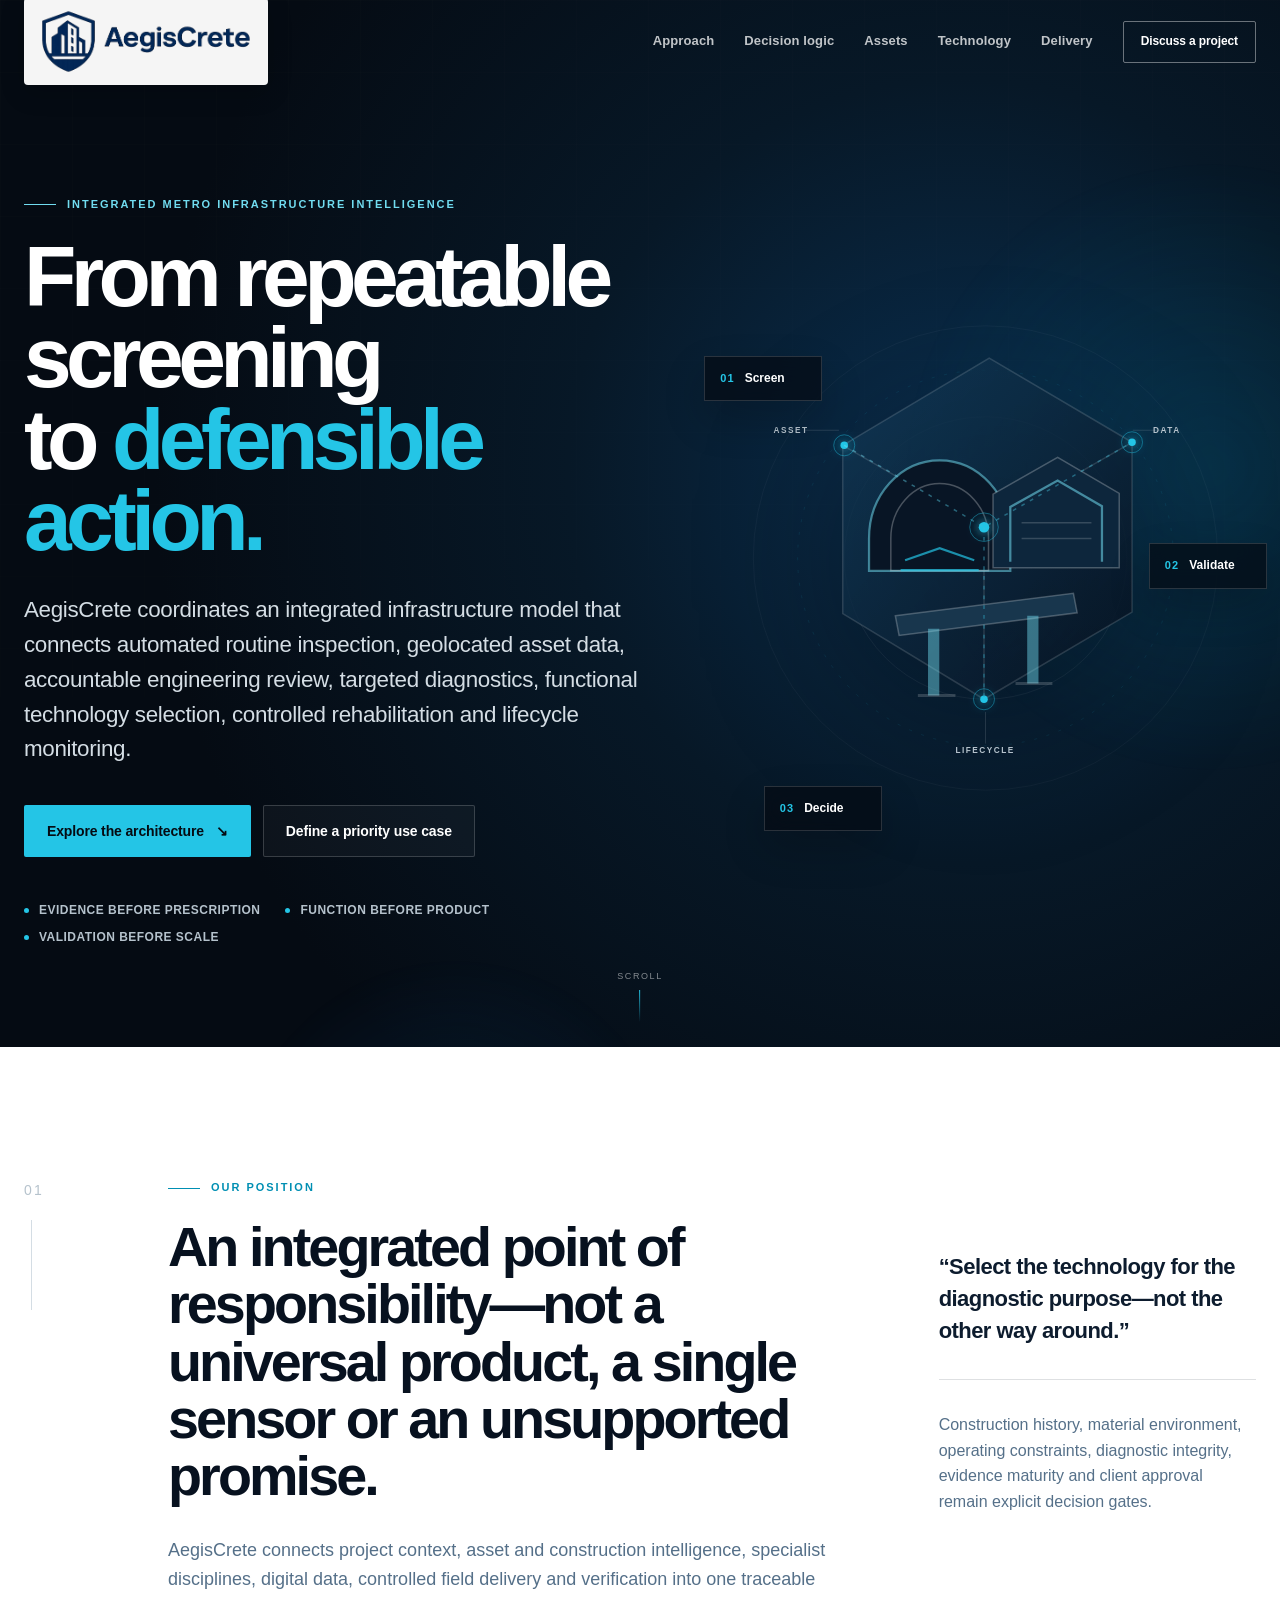
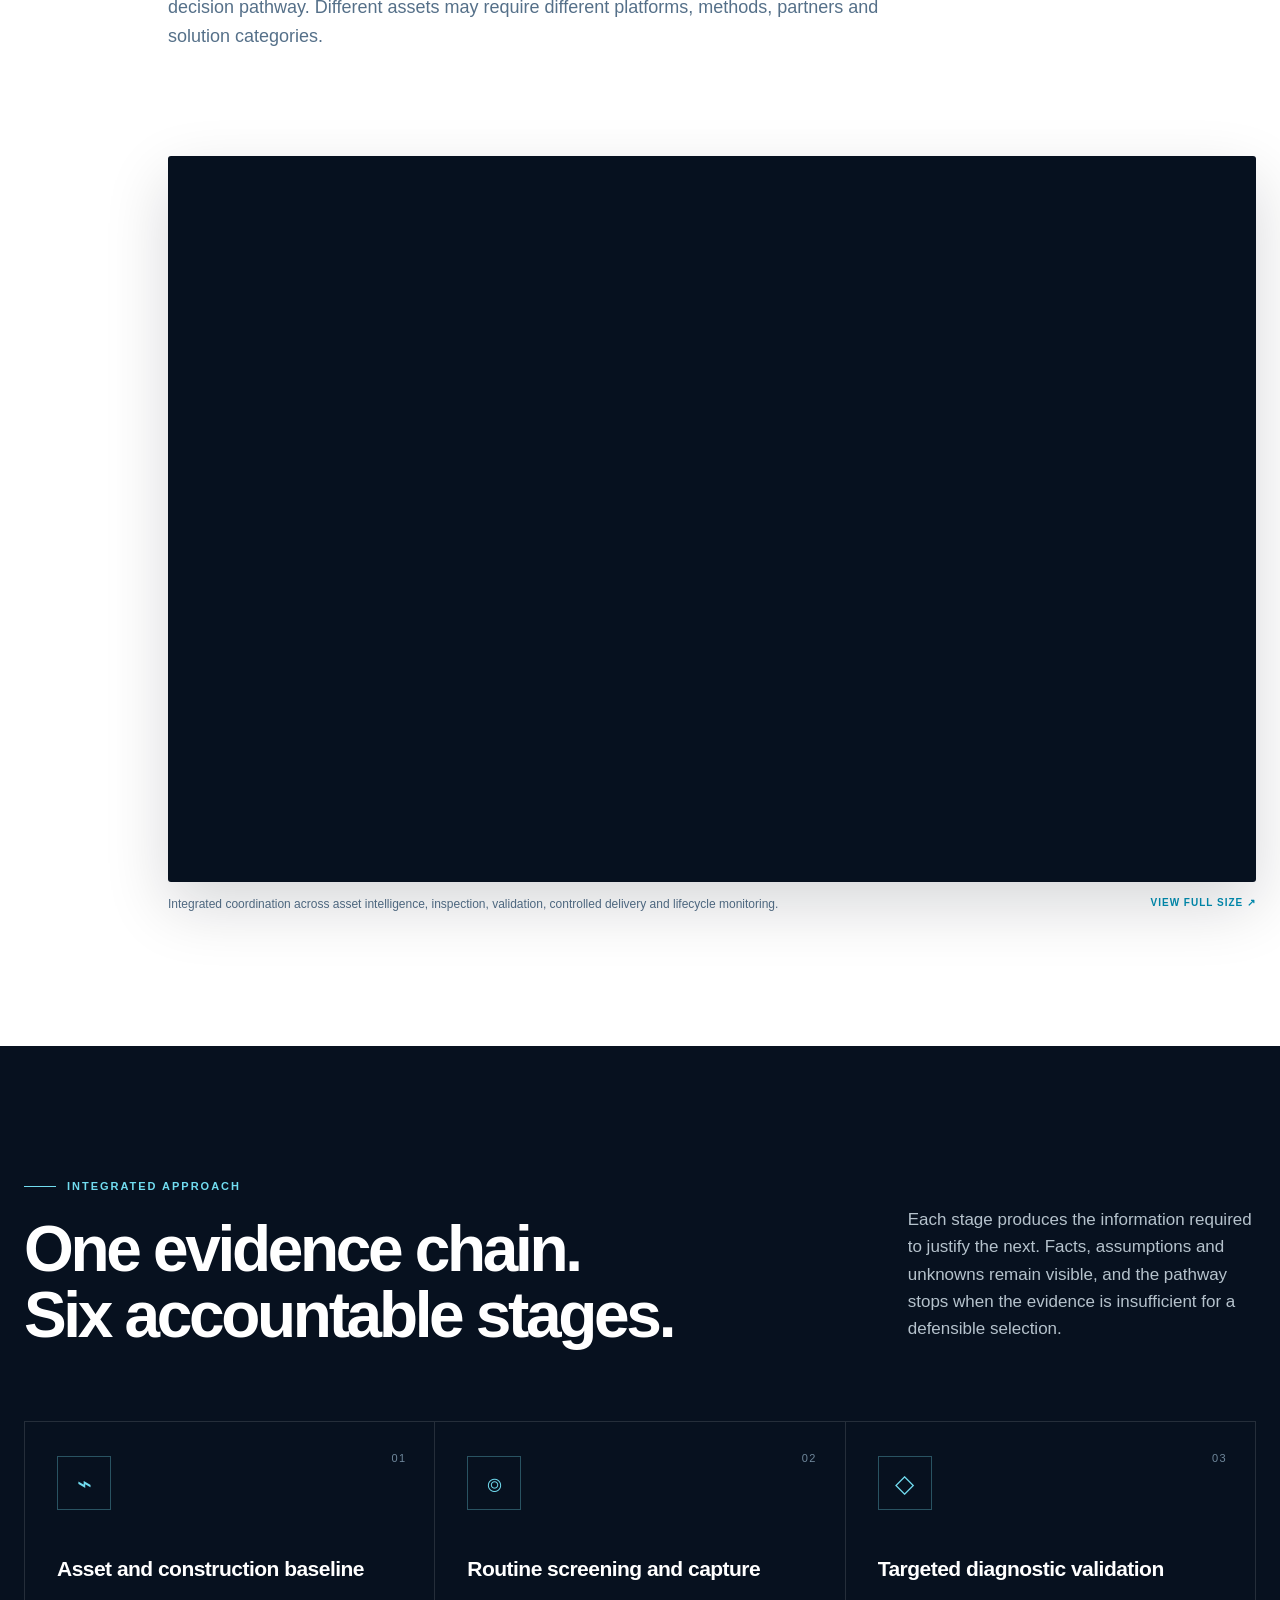
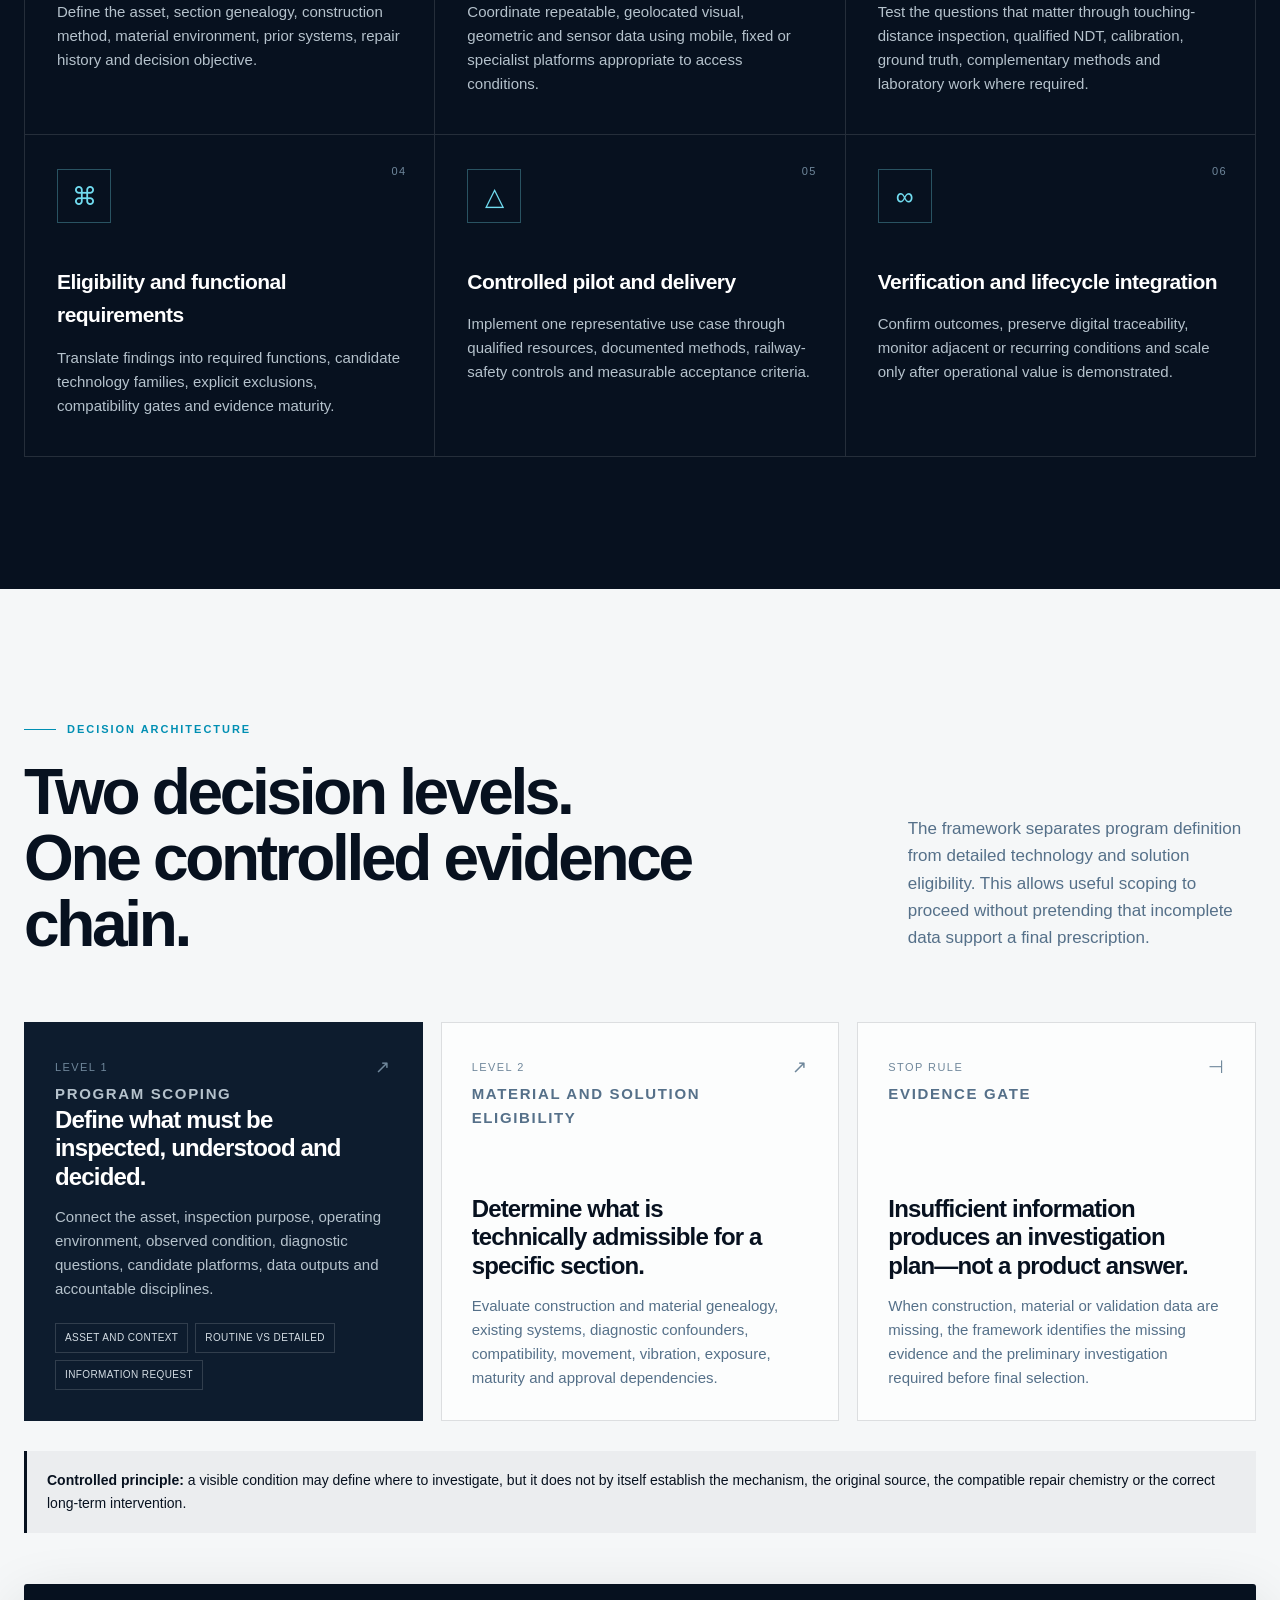
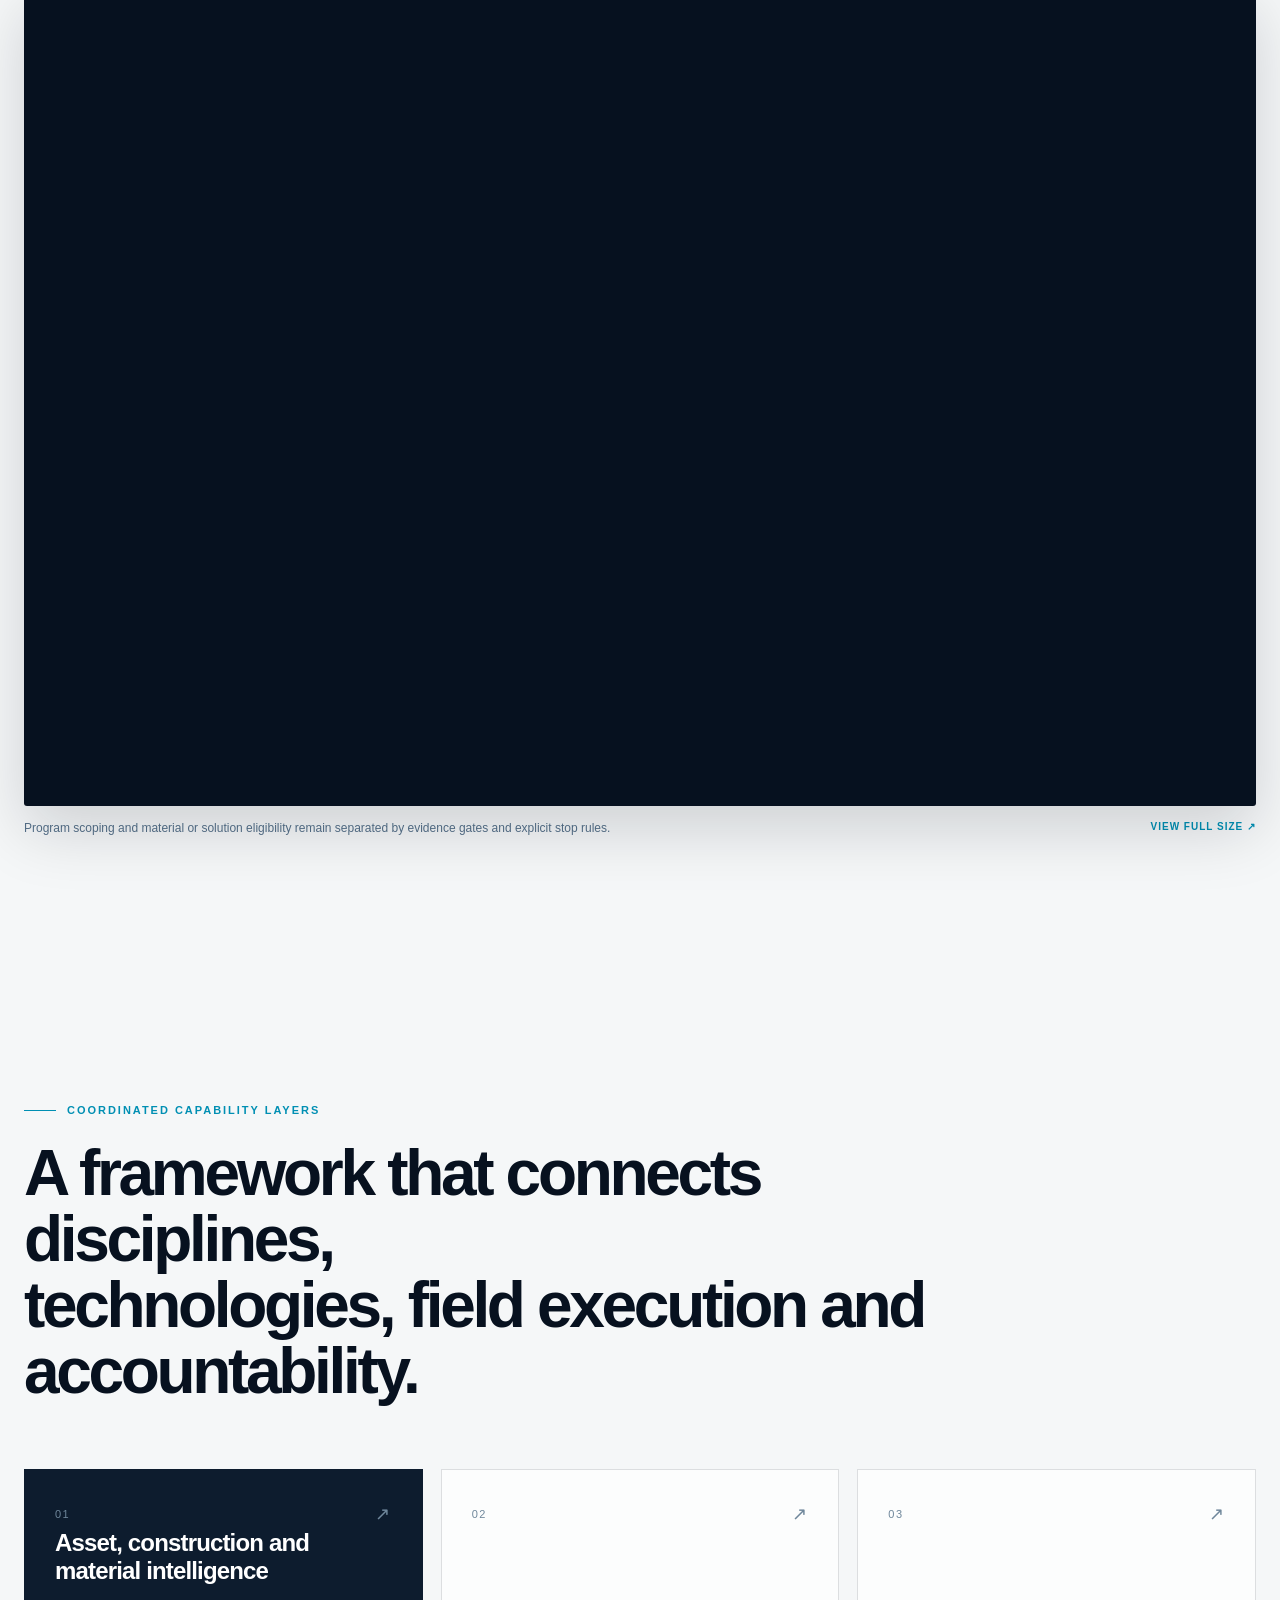
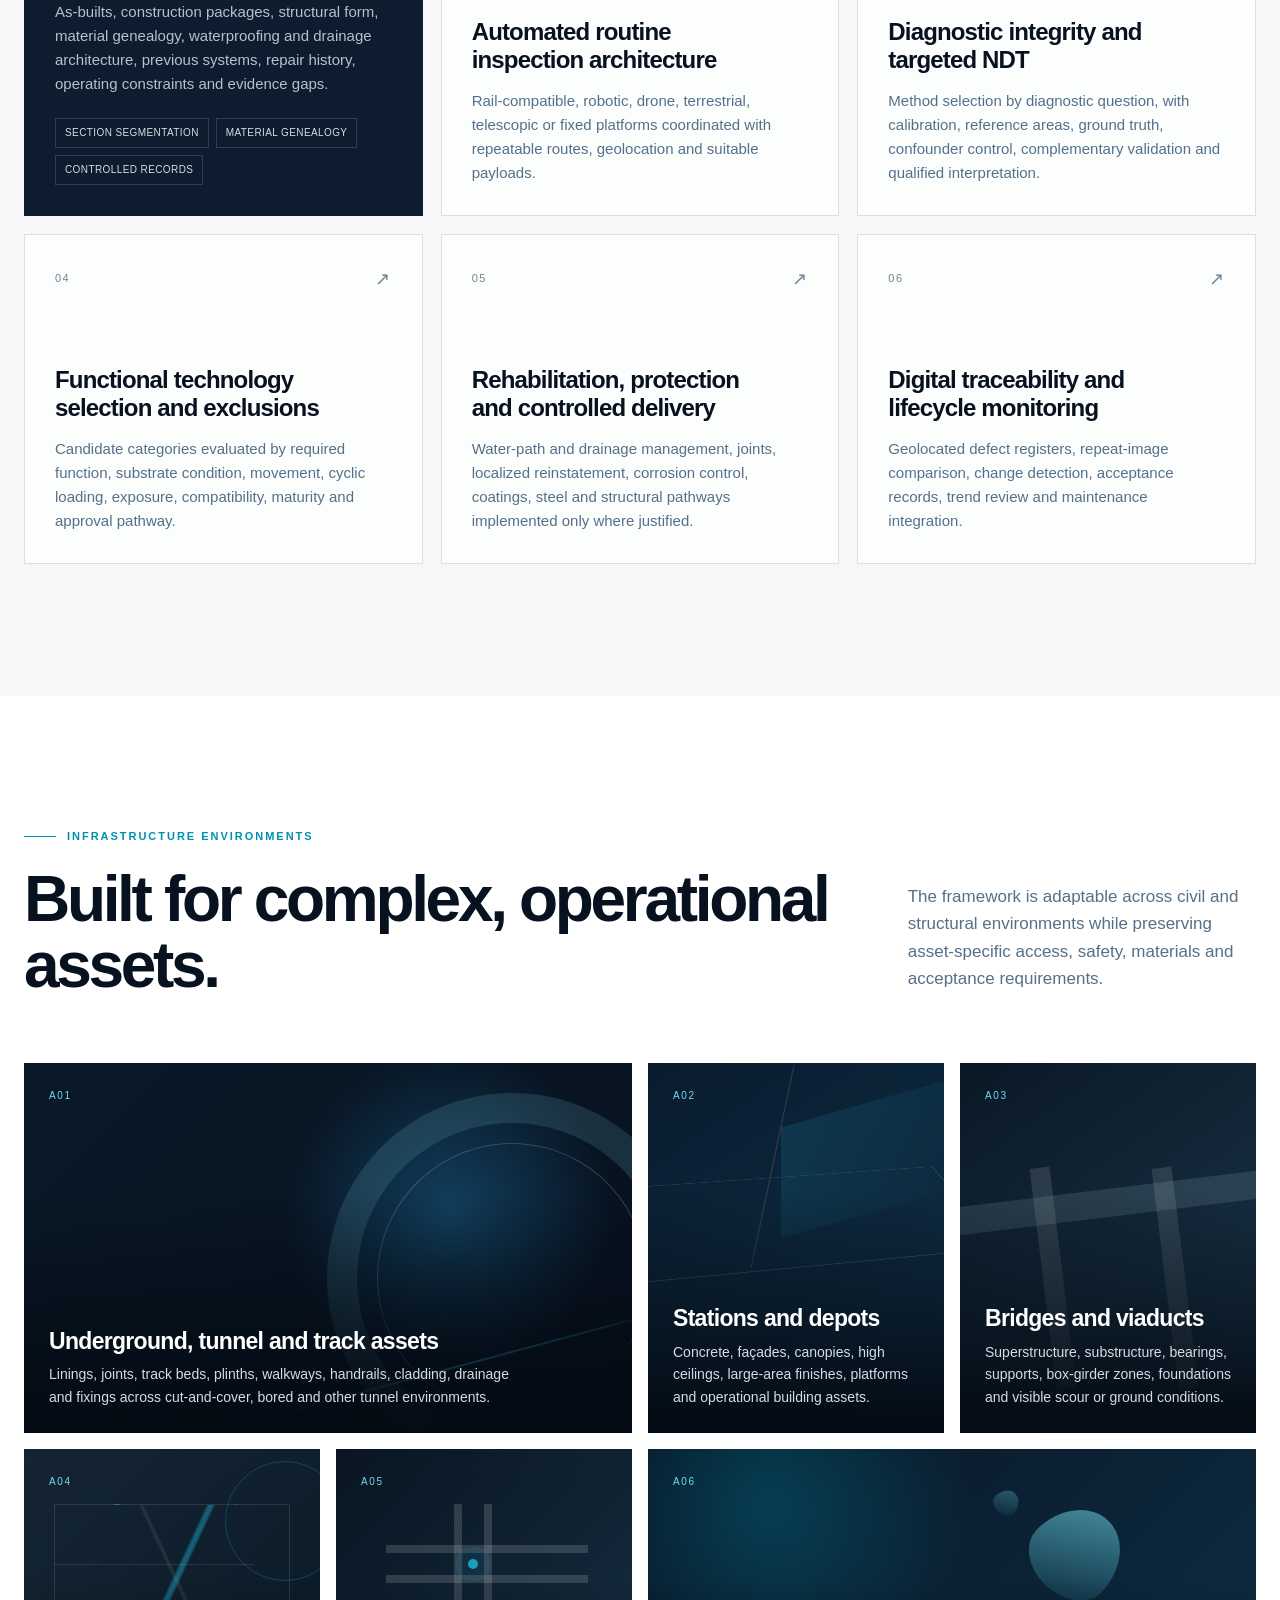
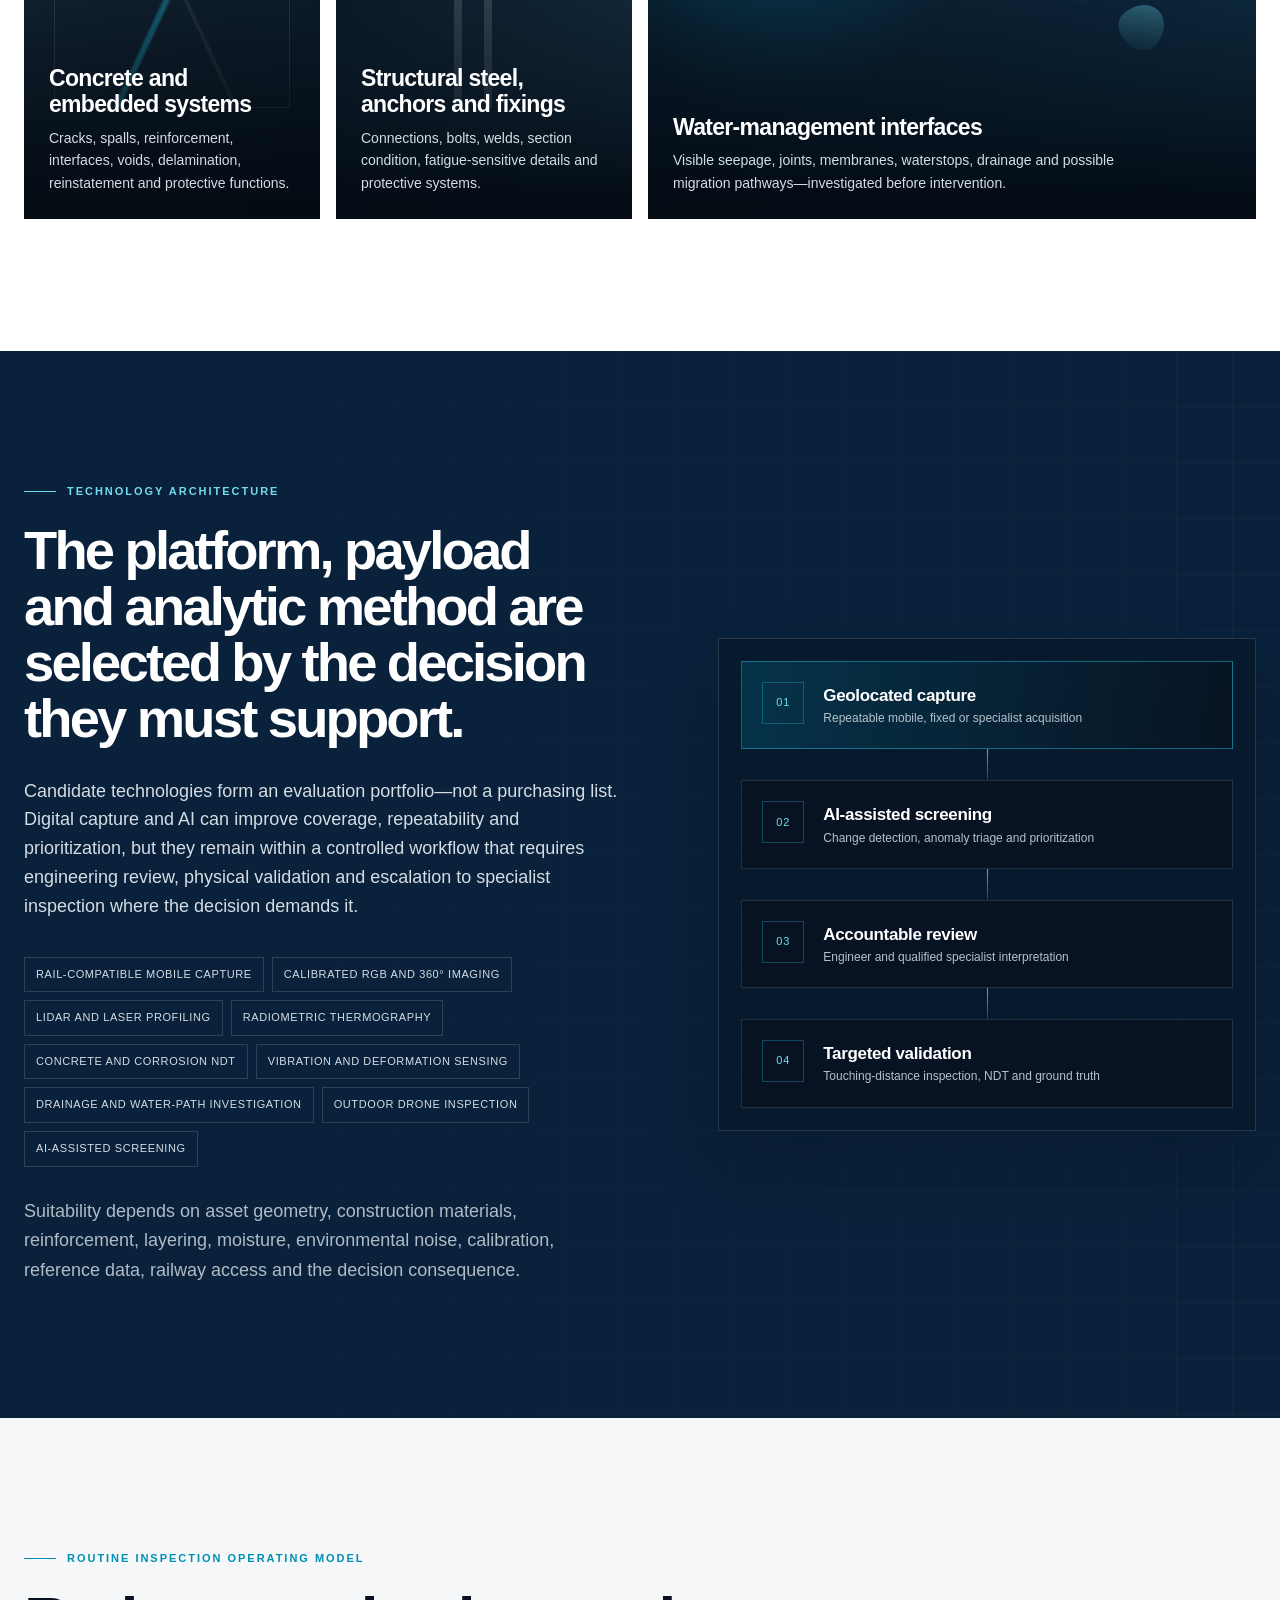
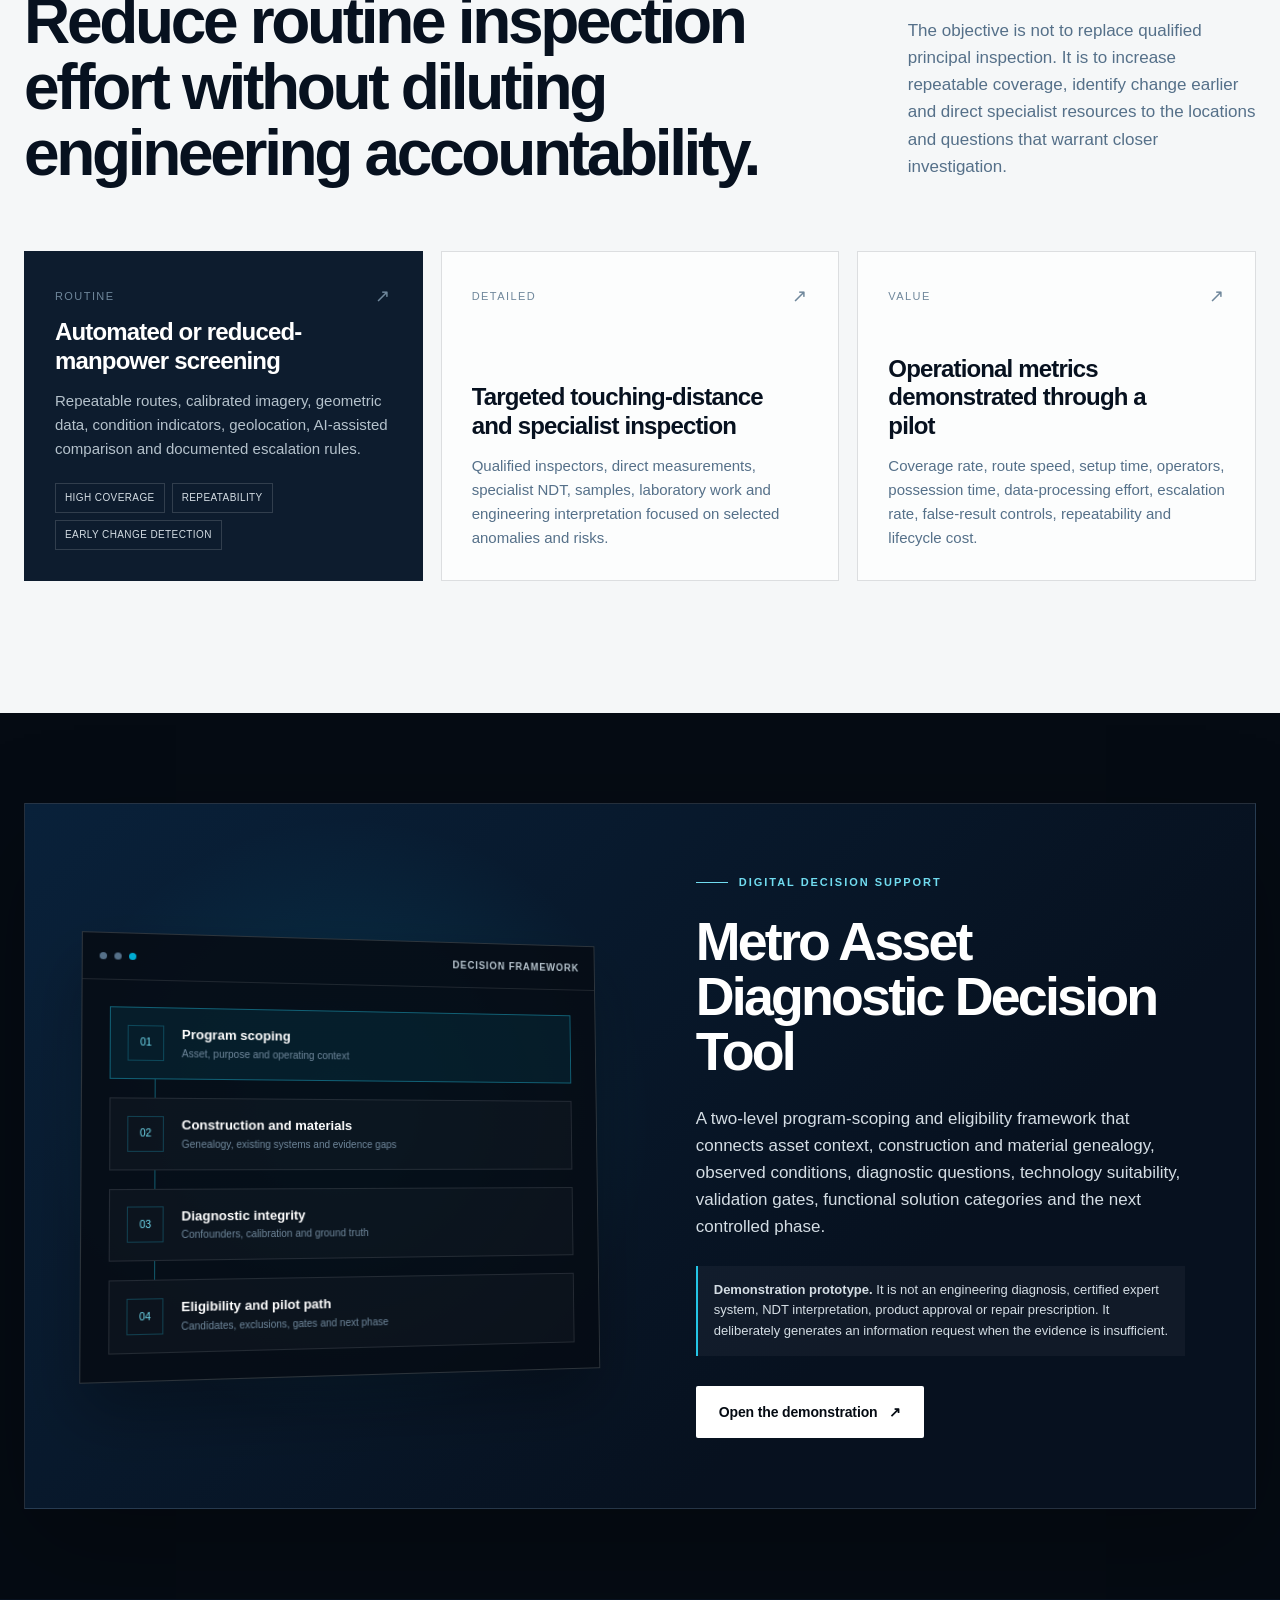
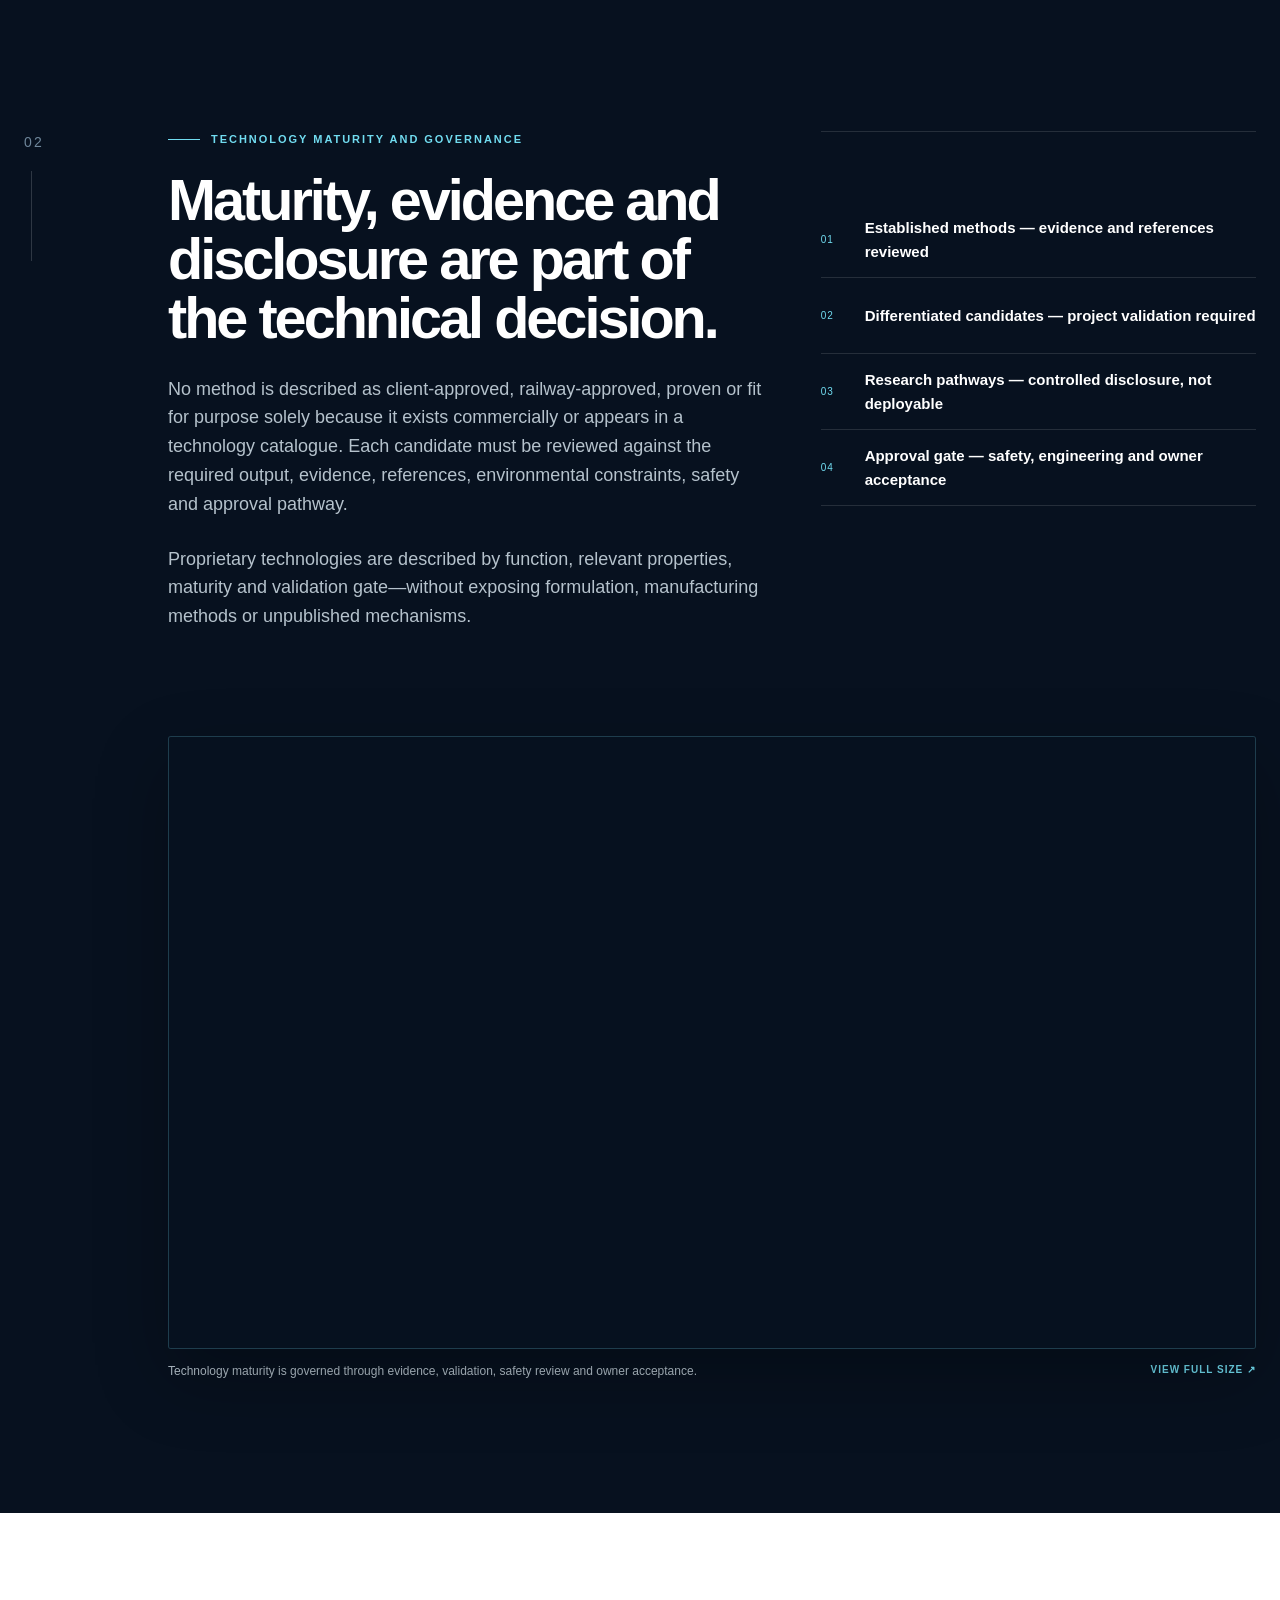
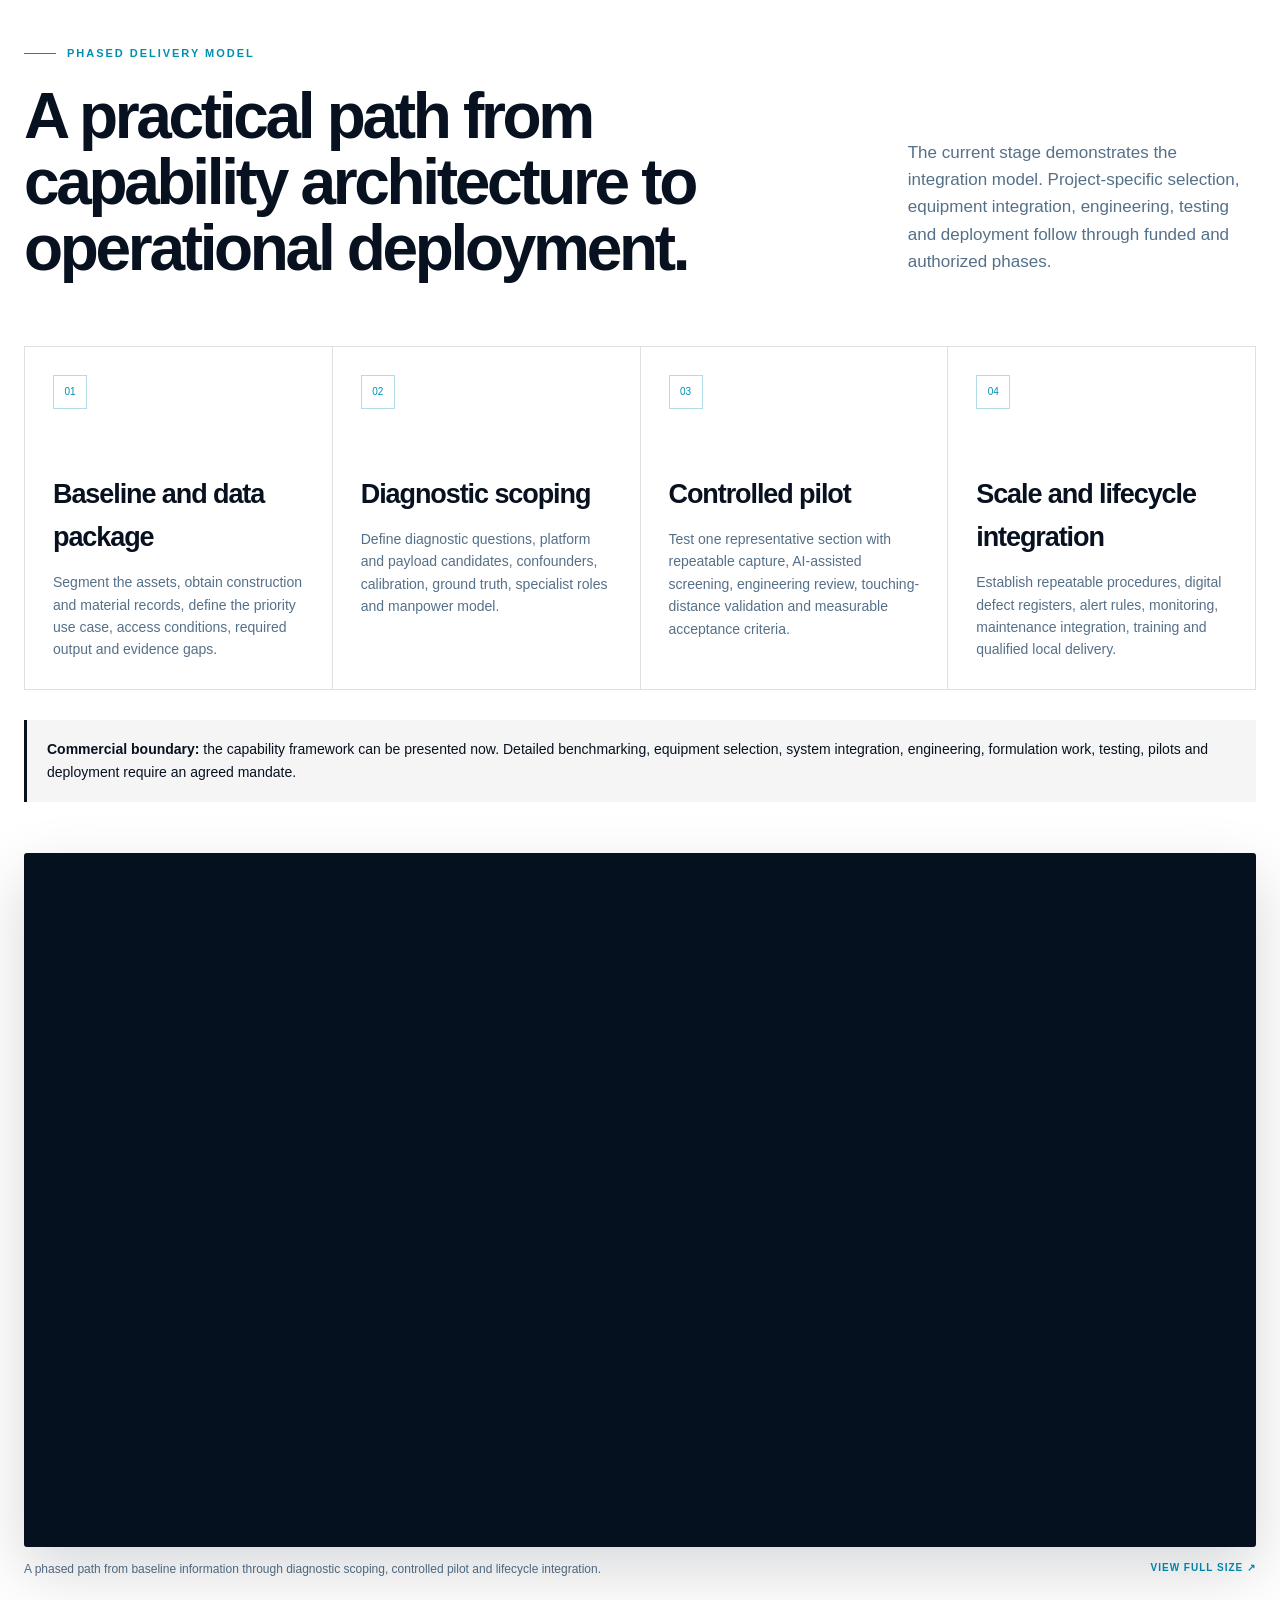
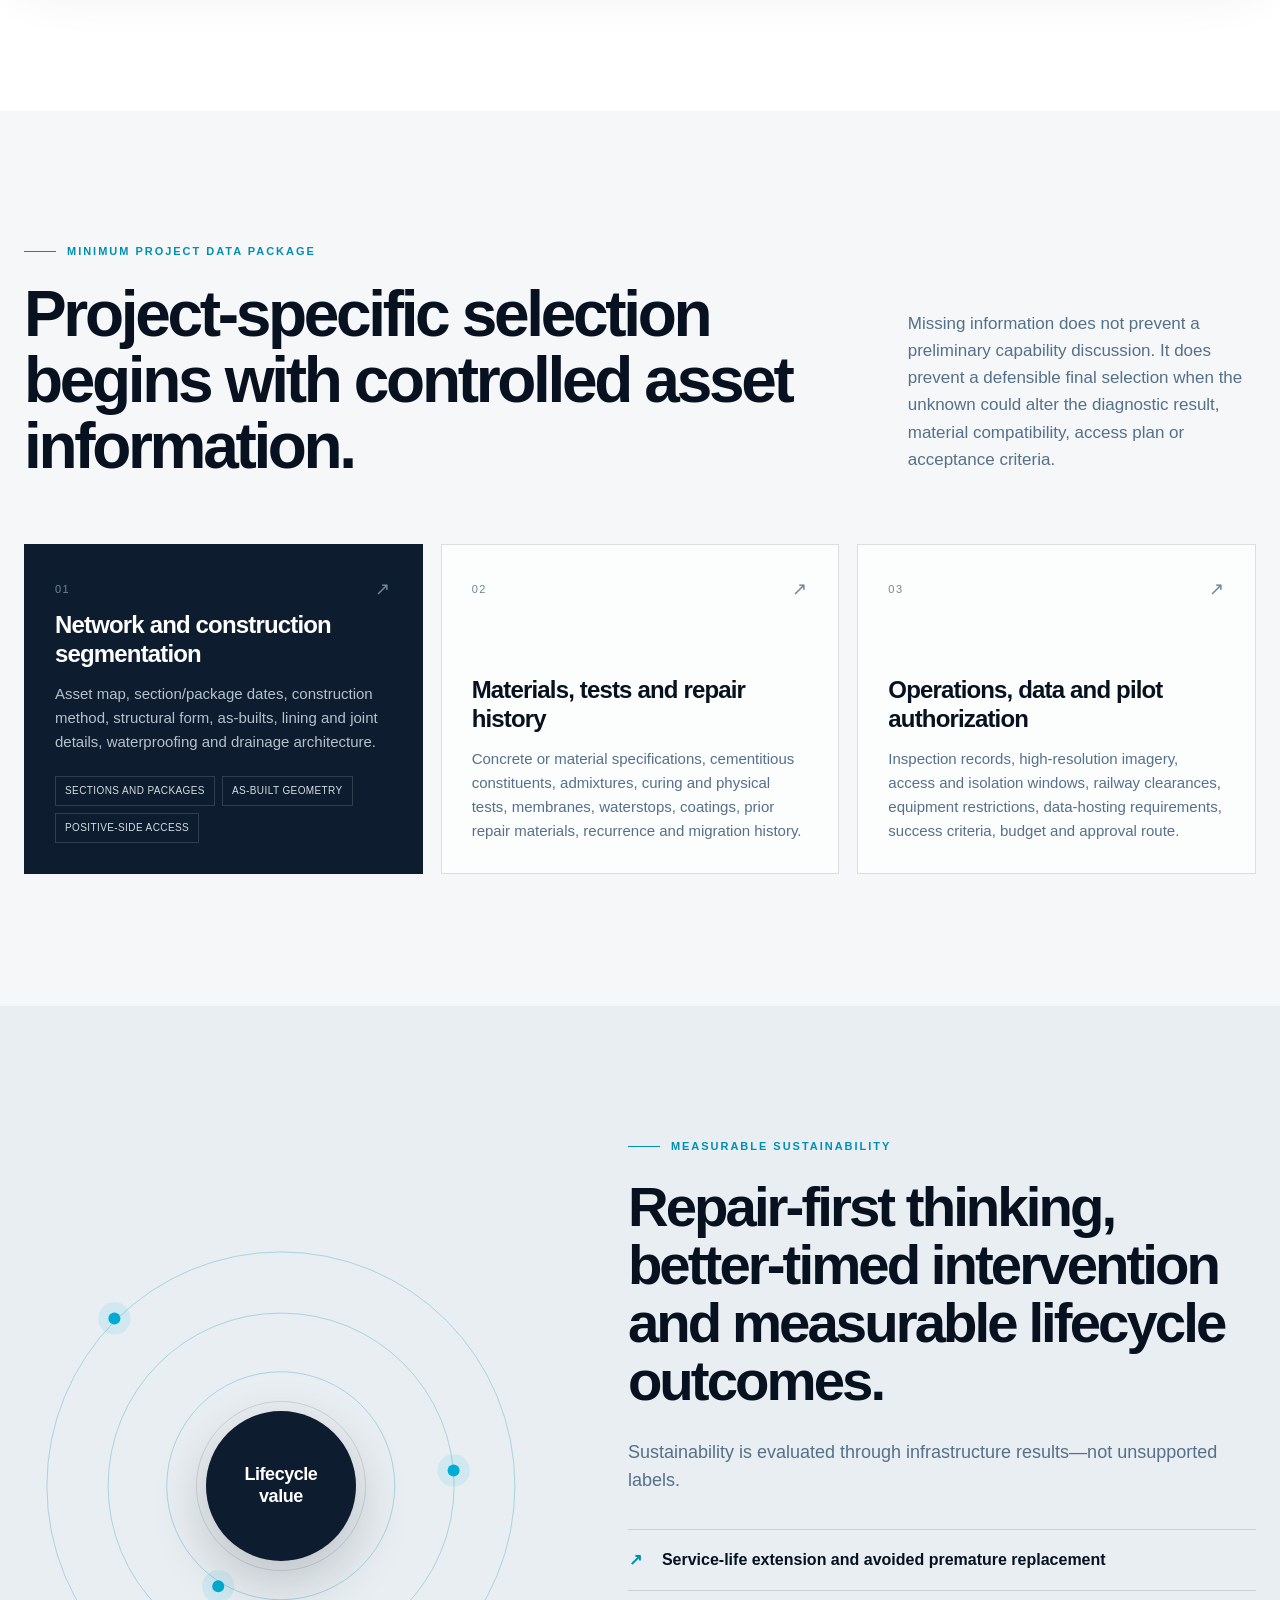
==== index.html @ 20349a34 "Add files via upload" ====
<!DOCTYPE html>

<html lang="en">
<head>
<meta charset="utf-8"/>
<meta content="width=device-width, initial-scale=1" name="viewport"/>
<meta content="#07111f" name="theme-color"/>
<meta content="AegisCrete develops evidence-led metro infrastructure pathways linking automated routine inspection, construction and material intelligence, diagnostic validation, functional technology selection, controlled rehabilitation and lifecycle monitoring." name="description"/>
<meta content="index,follow,max-image-preview:large,max-snippet:-1,max-video-preview:-1" name="robots"/>
<link href="https://aegiscrete.ca/" rel="canonical"/>
<meta content="website" property="og:type"/>
<meta content="AegisCrete — Integrated Metro Infrastructure Intelligence" property="og:title"/>
<meta content="From repeatable network screening to defensible intervention through controlled evidence, diagnostics, verification and lifecycle decisions." property="og:description"/>
<meta content="https://aegiscrete.ca/" property="og:url"/>
<meta content="https://aegiscrete.ca/assets/images/social-card.png" property="og:image"/>
<meta content="1200" property="og:image:width"/>
<meta content="630" property="og:image:height"/>
<meta content="summary_large_image" name="twitter:card"/>
<meta content="AegisCrete — Integrated Metro Infrastructure Intelligence" name="twitter:title"/>
<meta content="Automated routine screening, accountable diagnostics, functional rehabilitation and lifecycle monitoring for complex metro assets." name="twitter:description"/>
<meta content="https://aegiscrete.ca/assets/images/social-card.png" name="twitter:image"/>
<title>AegisCrete — Integrated Metro Infrastructure Intelligence</title>
<link href="assets/brand/favicon.ico" rel="icon" sizes="any"/>
<link href="assets/brand/favicon-32x32.png" rel="icon" sizes="32x32" type="image/png"/>
<link href="assets/brand/apple-touch-icon.png" rel="apple-touch-icon"/>
<link href="site.webmanifest" rel="manifest"/>
<link href="assets/css/styles.css?v=20260728-8" rel="stylesheet"/>
<script type="application/ld+json">{
  "@context": "https://schema.org",
  "@type": "Organization",
  "name": "AegisCrete",
  "url": "https://aegiscrete.ca/",
  "logo": "https://aegiscrete.ca/assets/brand/aegiscrete-logo-horizontal.png",
  "email": "info@aegiscrete.ca",
  "description": "AegisCrete coordinates evidence-led metro infrastructure pathways connecting automated routine inspection, construction and material intelligence, diagnostic validation, functional technology selection, controlled rehabilitation, verification and lifecycle monitoring.",
  "areaServed": "International",
  "contactPoint": {
    "@type": "ContactPoint",
    "contactType": "business inquiries",
    "email": "info@aegiscrete.ca"
  }
}</script>
<style>
  .proposal-note {
    margin: 30px 0 0;
    padding: 18px 20px;
    border-left: 3px solid currentColor;
    background: rgba(255,255,255,.06);
    font-size: 14px;
    line-height: 1.65;
  }
  .capabilities .proposal-note,
  .statement .proposal-note,
  .delivery .proposal-note {
    background: rgba(7,17,31,.04);
  }
  .proposal-note strong { display: inline; }
  .capability-card__kicker {
    margin: 0 0 12px;
    color: var(--cyan-500, #008fb3);
    font-size: 11px;
    font-weight: 700;
    letter-spacing: .11em;
    text-transform: uppercase;
  }
  .scope-list {
    margin: 20px 0 0;
    padding-left: 18px;
  }
  .scope-list li { margin: 8px 0; }
  .workflow-caption {
    margin: 22px 0 0;
    font-size: 13px;
    line-height: 1.65;
    opacity: .82;
  }
  @media (max-width: 760px) {
    .proposal-note { padding: 16px; }
  }
</style></head>
<body>
<a class="skip-link" href="#main-content">Skip to main content</a>
<header class="site-header" data-header="">
<div class="container site-header__inner">
<a aria-label="AegisCrete home" class="brand" href="#top">
<img alt="AegisCrete" class="brand__logo" height="320" src="assets/brand/aegiscrete-logo-horizontal.png" width="960"/>
</a>
<button aria-controls="primary-navigation" aria-expanded="false" class="nav-toggle" data-nav-toggle="" type="button">
<span class="nav-toggle__label">Menu</span>
<span aria-hidden="true" class="nav-toggle__icon"><i></i><i></i><i></i></span>
</button>
<nav aria-label="Primary navigation" class="primary-nav" data-nav="" id="primary-navigation">
<a href="#approach">Approach</a>
<a href="#decision-architecture">Decision logic</a>
<a href="#infrastructure">Assets</a>
<a href="#technology">Technology</a>
<a href="#delivery">Delivery</a>
<a class="button button--small button--outline" href="#contact">Discuss a project</a>
</nav>
</div>
</header>
<main id="main-content">
<section aria-labelledby="hero-title" class="hero" id="top">
<div aria-hidden="true" class="hero__grid"></div>
<div aria-hidden="true" class="hero__glow hero__glow--one"></div>
<div aria-hidden="true" class="hero__glow hero__glow--two"></div>
<div class="container hero__layout">
<div class="hero__content reveal">
<p class="eyebrow"><span></span> Integrated metro infrastructure intelligence</p>
<h1 id="hero-title">From repeatable screening<br/>to <em>defensible action.</em></h1>
<p class="hero__lead">AegisCrete coordinates an integrated infrastructure model that connects automated routine inspection, geolocated asset data, accountable engineering review, targeted diagnostics, functional technology selection, controlled rehabilitation and lifecycle monitoring.</p>
<div class="hero__actions">
<a class="button button--primary" href="#approach">Explore the architecture <span aria-hidden="true">↘</span></a>
<a class="button button--ghost" href="#contact">Define a priority use case</a>
</div>
<div aria-label="Core principles" class="hero__principles">
<span>Evidence before prescription</span>
<span>Function before product</span>
<span>Validation before scale</span>
</div>
</div>
<div aria-label="Illustration of connected metro assessment, diagnostics, intervention and monitoring" class="hero__visual reveal reveal--delay">
<img alt="Abstract infrastructure network showing tunnel, station and viaduct assets connected to repeatable data capture, diagnostic decisions and lifecycle monitoring" height="720" src="assets/images/infrastructure-network.svg" width="720"/>
<div class="hero__metric hero__metric--one"><b>01</b><span>Screen</span></div>
<div class="hero__metric hero__metric--two"><b>02</b><span>Validate</span></div>
<div class="hero__metric hero__metric--three"><b>03</b><span>Decide</span></div>
</div>
</div>
<a aria-label="Scroll to the next section" class="scroll-cue" href="#positioning">
<span>Scroll</span><i aria-hidden="true"></i>
</a>
</section>
<section class="statement section" id="positioning">
<div class="container statement__layout">
<div aria-hidden="true" class="section-number">01</div>
<div class="statement__content reveal">
<p class="eyebrow eyebrow--dark"><span></span> Our position</p>
<h2>An integrated point of responsibility—not a universal product, a single sensor or an unsupported promise.</h2>
<p>AegisCrete connects project context, asset and construction intelligence, specialist disciplines, digital data, controlled field delivery and verification into one traceable decision pathway. Different assets may require different platforms, methods, partners and solution categories.</p>
</div>
<div class="statement__aside reveal reveal--delay">
<blockquote>“Select the technology for the diagnostic purpose—not the other way around.”</blockquote>
<div class="statement__rule"></div>
<p>Construction history, material environment, operating constraints, diagnostic integrity, evidence maturity and client approval remain explicit decision gates.</p>
</div>
<figure class="support-visual support-visual--light statement__visual reveal">
<a aria-label="Open the integrated coordination across asset intelligence, inspection, validation, controlled delivery and lifecycle monitoring visual at full size" class="support-visual__frame" href="assets/images/integrated-point-of-responsibility.png" rel="noopener" target="_blank">
<picture>
<source sizes="(max-width: 1100px) calc(100vw - 32px), min(1160px, calc(100vw - 120px))" srcset="assets/images/integrated-point-of-responsibility-960.webp 960w, assets/images/integrated-point-of-responsibility-1536.webp 1536w" type="image/webp"/>
<img alt="Integrated metro infrastructure coordination hub connected to inspection platforms, engineering validation, laboratory testing, controlled field work and lifecycle monitoring." decoding="async" height="1024" loading="lazy" src="assets/images/integrated-point-of-responsibility.png" width="1536"/>
</picture>
</a>
<figcaption><span>Integrated coordination across asset intelligence, inspection, validation, controlled delivery and lifecycle monitoring.</span><span aria-hidden="true" class="support-visual__expand">View full size ↗</span></figcaption>
</figure>
</div>
</section>
<section aria-labelledby="approach-title" class="approach section section--ink" id="approach">
<div class="container">
<div class="section-heading section-heading--split reveal">
<div>
<p class="eyebrow"><span></span> Integrated approach</p>
<h2 id="approach-title">One evidence chain.<br/>Six accountable stages.</h2>
</div>
<p>Each stage produces the information required to justify the next. Facts, assumptions and unknowns remain visible, and the pathway stops when the evidence is insufficient for a defensible selection.</p>
</div>
<ol aria-label="AegisCrete integrated metro infrastructure process" class="process">
<li class="process__item reveal">
<span class="process__number">01</span>
<div aria-hidden="true" class="process__icon">⌁</div>
<h3>Asset and construction baseline</h3>
<p>Define the asset, section genealogy, construction method, material environment, prior systems, repair history and decision objective.</p>
</li>
<li class="process__item reveal">
<span class="process__number">02</span>
<div aria-hidden="true" class="process__icon">⌾</div>
<h3>Routine screening and capture</h3>
<p>Coordinate repeatable, geolocated visual, geometric and sensor data using mobile, fixed or specialist platforms appropriate to access conditions.</p>
</li>
<li class="process__item reveal">
<span class="process__number">03</span>
<div aria-hidden="true" class="process__icon">◇</div>
<h3>Targeted diagnostic validation</h3>
<p>Test the questions that matter through touching-distance inspection, qualified NDT, calibration, ground truth, complementary methods and laboratory work where required.</p>
</li>
<li class="process__item reveal">
<span class="process__number">04</span>
<div aria-hidden="true" class="process__icon">⌘</div>
<h3>Eligibility and functional requirements</h3>
<p>Translate findings into required functions, candidate technology families, explicit exclusions, compatibility gates and evidence maturity.</p>
</li>
<li class="process__item reveal">
<span class="process__number">05</span>
<div aria-hidden="true" class="process__icon">△</div>
<h3>Controlled pilot and delivery</h3>
<p>Implement one representative use case through qualified resources, documented methods, railway-safety controls and measurable acceptance criteria.</p>
</li>
<li class="process__item reveal">
<span class="process__number">06</span>
<div aria-hidden="true" class="process__icon">∞</div>
<h3>Verification and lifecycle integration</h3>
<p>Confirm outcomes, preserve digital traceability, monitor adjacent or recurring conditions and scale only after operational value is demonstrated.</p>
</li>
</ol>
</div>
</section><section aria-labelledby="decision-architecture-title" class="capabilities section" id="decision-architecture">
<div class="container">
<div class="section-heading section-heading--split reveal">
<div>
<p class="eyebrow eyebrow--dark"><span></span> Decision architecture</p>
<h2 id="decision-architecture-title">Two decision levels.<br/>One controlled evidence chain.</h2>
</div>
<p>The framework separates program definition from detailed technology and solution eligibility. This allows useful scoping to proceed without pretending that incomplete data support a final prescription.</p>
</div>
<div class="capability-grid">
<article class="capability-card capability-card--featured reveal">
<div class="capability-card__top"><span>LEVEL 1</span><i aria-hidden="true">↗</i></div>
<p class="capability-card__kicker">Program scoping</p>
<h3>Define what must be inspected, understood and decided.</h3>
<p>Connect the asset, inspection purpose, operating environment, observed condition, diagnostic questions, candidate platforms, data outputs and accountable disciplines.</p>
<ul>
<li>Asset and context</li>
<li>Routine vs detailed</li>
<li>Information request</li>
</ul>
</article>
<article class="capability-card reveal">
<div class="capability-card__top"><span>LEVEL 2</span><i aria-hidden="true">↗</i></div>
<p class="capability-card__kicker">Material and solution eligibility</p>
<h3>Determine what is technically admissible for a specific section.</h3>
<p>Evaluate construction and material genealogy, existing systems, diagnostic confounders, compatibility, movement, vibration, exposure, maturity and approval dependencies.</p>
</article>
<article class="capability-card reveal">
<div class="capability-card__top"><span>STOP RULE</span><i aria-hidden="true">⊣</i></div>
<p class="capability-card__kicker">Evidence gate</p>
<h3>Insufficient information produces an investigation plan—not a product answer.</h3>
<p>When construction, material or validation data are missing, the framework identifies the missing evidence and the preliminary investigation required before final selection.</p>
</article>
</div>
<p class="proposal-note"><strong>Controlled principle:</strong> a visible condition may define where to investigate, but it does not by itself establish the mechanism, the original source, the compatible repair chemistry or the correct long-term intervention.</p>
<figure class="support-visual support-visual--light  reveal">
<a aria-label="Open the program scoping and material or solution eligibility remain separated by evidence gates and explicit stop rules visual at full size" class="support-visual__frame" href="assets/images/two-level-decision-architecture.png" rel="noopener" target="_blank">
<picture>
<source sizes="(max-width: 1100px) calc(100vw - 32px), min(1160px, calc(100vw - 120px))" srcset="assets/images/two-level-decision-architecture-960.webp 960w, assets/images/two-level-decision-architecture-1536.webp 1536w" type="image/webp"/>
<img alt="Simplified two-level metro asset decision architecture showing program scoping, material and solution eligibility, evidence gates and stop rules." decoding="async" height="1024" loading="lazy" src="assets/images/two-level-decision-architecture.png" width="1536"/>
</picture>
</a>
<figcaption><span>Program scoping and material or solution eligibility remain separated by evidence gates and explicit stop rules.</span><span aria-hidden="true" class="support-visual__expand">View full size ↗</span></figcaption>
</figure>
</div>
</section>
<section aria-labelledby="capabilities-title" class="capabilities section" id="capabilities">
<div class="container">
<div class="section-heading reveal">
<p class="eyebrow eyebrow--dark"><span></span> Coordinated capability layers</p>
<h2 id="capabilities-title">A framework that connects disciplines,<br/>technologies, field execution and accountability.</h2>
</div>
<div class="capability-grid">
<article class="capability-card capability-card--featured reveal">
<div class="capability-card__top"><span>01</span><i aria-hidden="true">↗</i></div>
<h3>Asset, construction and material intelligence</h3>
<p>As-builts, construction packages, structural form, material genealogy, waterproofing and drainage architecture, previous systems, repair history, operating constraints and evidence gaps.</p>
<ul>
<li>Section segmentation</li>
<li>Material genealogy</li>
<li>Controlled records</li>
</ul>
</article>
<article class="capability-card reveal">
<div class="capability-card__top"><span>02</span><i aria-hidden="true">↗</i></div>
<h3>Automated routine inspection architecture</h3>
<p>Rail-compatible, robotic, drone, terrestrial, telescopic or fixed platforms coordinated with repeatable routes, geolocation and suitable payloads.</p>
</article>
<article class="capability-card reveal">
<div class="capability-card__top"><span>03</span><i aria-hidden="true">↗</i></div>
<h3>Diagnostic integrity and targeted NDT</h3>
<p>Method selection by diagnostic question, with calibration, reference areas, ground truth, confounder control, complementary validation and qualified interpretation.</p>
</article>
<article class="capability-card reveal">
<div class="capability-card__top"><span>04</span><i aria-hidden="true">↗</i></div>
<h3>Functional technology selection and exclusions</h3>
<p>Candidate categories evaluated by required function, substrate condition, movement, cyclic loading, exposure, compatibility, maturity and approval pathway.</p>
</article>
<article class="capability-card reveal">
<div class="capability-card__top"><span>05</span><i aria-hidden="true">↗</i></div>
<h3>Rehabilitation, protection and controlled delivery</h3>
<p>Water-path and drainage management, joints, localized reinstatement, corrosion control, coatings, steel and structural pathways implemented only where justified.</p>
</article>
<article class="capability-card reveal">
<div class="capability-card__top"><span>06</span><i aria-hidden="true">↗</i></div>
<h3>Digital traceability and lifecycle monitoring</h3>
<p>Geolocated defect registers, repeat-image comparison, change detection, acceptance records, trend review and maintenance integration.</p>
</article>
</div>
</div>
</section>
<section aria-labelledby="assets-title" class="assets section" id="infrastructure">
<div class="container">
<div class="section-heading section-heading--split reveal">
<div>
<p class="eyebrow eyebrow--dark"><span></span> Infrastructure environments</p>
<h2 id="assets-title">Built for complex, operational assets.</h2>
</div>
<p>The framework is adaptable across civil and structural environments while preserving asset-specific access, safety, materials and acceptance requirements.</p>
</div>
<div class="asset-grid">
<article class="asset-card asset-card--wide reveal">
<span class="asset-card__index">A01</span>
<div aria-hidden="true" class="asset-card__graphic asset-card__graphic--tunnel"><i></i><i></i><i></i></div>
<div><h3>Underground, tunnel and track assets</h3><p>Linings, joints, track beds, plinths, walkways, handrails, cladding, drainage and fixings across cut-and-cover, bored and other tunnel environments.</p></div>
</article>
<article class="asset-card reveal">
<span class="asset-card__index">A02</span>
<div aria-hidden="true" class="asset-card__graphic asset-card__graphic--station"><i></i><i></i><i></i></div>
<div><h3>Stations and depots</h3><p>Concrete, façades, canopies, high ceilings, large-area finishes, platforms and operational building assets.</p></div>
</article>
<article class="asset-card reveal">
<span class="asset-card__index">A03</span>
<div aria-hidden="true" class="asset-card__graphic asset-card__graphic--bridge"><i></i><i></i><i></i></div>
<div><h3>Bridges and viaducts</h3><p>Superstructure, substructure, bearings, supports, box-girder zones, foundations and visible scour or ground conditions.</p></div>
</article>
<article class="asset-card reveal">
<span class="asset-card__index">A04</span>
<div aria-hidden="true" class="asset-card__graphic asset-card__graphic--concrete"><i></i><i></i><i></i></div>
<div><h3>Concrete and embedded systems</h3><p>Cracks, spalls, reinforcement, interfaces, voids, delamination, reinstatement and protective functions.</p></div>
</article>
<article class="asset-card reveal">
<span class="asset-card__index">A05</span>
<div aria-hidden="true" class="asset-card__graphic asset-card__graphic--steel"><i></i><i></i><i></i></div>
<div><h3>Structural steel, anchors and fixings</h3><p>Connections, bolts, welds, section condition, fatigue-sensitive details and protective systems.</p></div>
</article>
<article class="asset-card asset-card--wide reveal">
<span class="asset-card__index">A06</span>
<div aria-hidden="true" class="asset-card__graphic asset-card__graphic--water"><i></i><i></i><i></i></div>
<div><h3>Water-management interfaces</h3><p>Visible seepage, joints, membranes, waterstops, drainage and possible migration pathways—investigated before intervention.</p></div>
</article>
</div>
</div>
</section>
<section aria-labelledby="technology-title" class="technology section section--blue" id="technology">
<div class="container technology__layout">
<div class="technology__content reveal">
<p class="eyebrow"><span></span> Technology architecture</p>
<h2 id="technology-title">The platform, payload and analytic method are selected by the decision they must support.</h2>
<p>Candidate technologies form an evaluation portfolio—not a purchasing list. Digital capture and AI can improve coverage, repeatability and prioritization, but they remain within a controlled workflow that requires engineering review, physical validation and escalation to specialist inspection where the decision demands it.</p>
<div aria-label="Technology families" class="technology__tags">
<span>Rail-compatible mobile capture</span>
<span>Calibrated RGB and 360° imaging</span>
<span>LiDAR and laser profiling</span>
<span>Radiometric thermography</span>
<span>Concrete and corrosion NDT</span>
<span>Vibration and deformation sensing</span>
<span>Drainage and water-path investigation</span>
<span>Outdoor drone inspection</span>
<span>AI-assisted screening</span>
</div>
<p class="workflow-caption">Suitability depends on asset geometry, construction materials, reinforcement, layering, moisture, environmental noise, calibration, reference data, railway access and the decision consequence.</p>
</div>
<div aria-label="Target routine inspection and escalation workflow" class="technology__workflow reveal reveal--delay">
<div class="workflow-node workflow-node--primary">
<span>01</span><strong>Geolocated capture</strong><small>Repeatable mobile, fixed or specialist acquisition</small>
</div>
<div aria-hidden="true" class="workflow-line"><i></i></div>
<div class="workflow-node">
<span>02</span><strong>AI-assisted screening</strong><small>Change detection, anomaly triage and prioritization</small>
</div>
<div aria-hidden="true" class="workflow-line"><i></i></div>
<div class="workflow-node">
<span>03</span><strong>Accountable review</strong><small>Engineer and qualified specialist interpretation</small>
</div>
<div aria-hidden="true" class="workflow-line"><i></i></div>
<div class="workflow-node">
<span>04</span><strong>Targeted validation</strong><small>Touching-distance inspection, NDT and ground truth</small>
</div>
</div>
</div>
</section><section aria-labelledby="inspection-model-title" class="capabilities section" id="inspection-model">
<div class="container">
<div class="section-heading section-heading--split reveal">
<div>
<p class="eyebrow eyebrow--dark"><span></span> Routine inspection operating model</p>
<h2 id="inspection-model-title">Reduce routine inspection effort without diluting engineering accountability.</h2>
</div>
<p>The objective is not to replace qualified principal inspection. It is to increase repeatable coverage, identify change earlier and direct specialist resources to the locations and questions that warrant closer investigation.</p>
</div>
<div class="capability-grid">
<article class="capability-card capability-card--featured reveal">
<div class="capability-card__top"><span>ROUTINE</span><i aria-hidden="true">↗</i></div>
<h3>Automated or reduced-manpower screening</h3>
<p>Repeatable routes, calibrated imagery, geometric data, condition indicators, geolocation, AI-assisted comparison and documented escalation rules.</p>
<ul>
<li>High coverage</li>
<li>Repeatability</li>
<li>Early change detection</li>
</ul>
</article>
<article class="capability-card reveal">
<div class="capability-card__top"><span>DETAILED</span><i aria-hidden="true">↗</i></div>
<h3>Targeted touching-distance and specialist inspection</h3>
<p>Qualified inspectors, direct measurements, specialist NDT, samples, laboratory work and engineering interpretation focused on selected anomalies and risks.</p>
</article>
<article class="capability-card reveal">
<div class="capability-card__top"><span>VALUE</span><i aria-hidden="true">↗</i></div>
<h3>Operational metrics demonstrated through a pilot</h3>
<p>Coverage rate, route speed, setup time, operators, possession time, data-processing effort, escalation rate, false-result controls, repeatability and lifecycle cost.</p>
</article>
</div>
</div>
</section>
<section aria-labelledby="tool-title" class="decision-tool section" id="decision-tool">
<div class="container decision-tool__shell reveal">
<div aria-hidden="true" class="decision-tool__visual">
<div class="tool-window">
<div class="tool-window__bar"><span></span><span></span><span></span><b>Decision Framework</b></div>
<div class="tool-window__body">
<div class="tool-step tool-step--active"><span>01</span><div><b>Program scoping</b><small>Asset, purpose and operating context</small></div></div>
<div class="tool-connector"></div>
<div class="tool-step"><span>02</span><div><b>Construction and materials</b><small>Genealogy, existing systems and evidence gaps</small></div></div>
<div class="tool-connector"></div>
<div class="tool-step"><span>03</span><div><b>Diagnostic integrity</b><small>Confounders, calibration and ground truth</small></div></div>
<div class="tool-connector"></div>
<div class="tool-step"><span>04</span><div><b>Eligibility and pilot path</b><small>Candidates, exclusions, gates and next phase</small></div></div>
</div>
</div>
</div>
<div class="decision-tool__content">
<p class="eyebrow"><span></span> Digital decision support</p>
<h2 id="tool-title">Metro Asset Diagnostic Decision Tool</h2>
<p>A two-level program-scoping and eligibility framework that connects asset context, construction and material genealogy, observed conditions, diagnostic questions, technology suitability, validation gates, functional solution categories and the next controlled phase.</p>
<p class="decision-tool__notice"><strong>Demonstration prototype.</strong> It is not an engineering diagnosis, certified expert system, NDT interpretation, product approval or repair prescription. It deliberately generates an information request when the evidence is insufficient.</p>
<a class="button button--light decision-tool__button" href="https://demo.aegiscrete.ca/" rel="noopener noreferrer" target="_blank">Open the demonstration <span aria-hidden="true">↗</span></a>
</div>
</div>
</section><section aria-labelledby="governance-title" class="company section section--ink" id="governance">
<div class="container company__layout">
<div aria-hidden="true" class="section-number section-number--light">02</div>
<div class="company__content reveal">
<p class="eyebrow"><span></span> Technology maturity and governance</p>
<h2 id="governance-title">Maturity, evidence and disclosure are part of the technical decision.</h2>
<p>No method is described as client-approved, railway-approved, proven or fit for purpose solely because it exists commercially or appears in a technology catalogue. Each candidate must be reviewed against the required output, evidence, references, environmental constraints, safety and approval pathway.</p>
<p>Proprietary technologies are described by function, relevant properties, maturity and validation gate—without exposing formulation, manufacturing methods or unpublished mechanisms.</p>
</div>
<div class="company__pillars reveal reveal--delay">
<div><span>01</span><strong>Established methods — evidence and references reviewed</strong></div>
<div><span>02</span><strong>Differentiated candidates — project validation required</strong></div>
<div><span>03</span><strong>Research pathways — controlled disclosure, not deployable</strong></div>
<div><span>04</span><strong>Approval gate — safety, engineering and owner acceptance</strong></div>
</div>
<figure class="support-visual support-visual--dark company__visual reveal">
<a aria-label="Open the technology maturity is governed through evidence, validation, safety review and owner acceptance visual at full size" class="support-visual__frame" href="assets/images/technology-maturity-governance.png" rel="noopener" target="_blank">
<picture>
<source sizes="(max-width: 1100px) calc(100vw - 32px), min(1160px, calc(100vw - 120px))" srcset="assets/images/technology-maturity-governance-960.webp 960w, assets/images/technology-maturity-governance-1672.webp 1672w" type="image/webp"/>
<img alt="Technology maturity and governance framework showing established methods, differentiated candidates, research pathways and an approval gate." decoding="async" height="941" loading="lazy" src="assets/images/technology-maturity-governance.png" width="1672"/>
</picture>
</a>
<figcaption><span>Technology maturity is governed through evidence, validation, safety review and owner acceptance.</span><span aria-hidden="true" class="support-visual__expand">View full size ↗</span></figcaption>
</figure>
</div>
</section>
<section aria-labelledby="delivery-title" class="delivery section" id="delivery">
<div class="container">
<div class="section-heading section-heading--split reveal">
<div>
<p class="eyebrow eyebrow--dark"><span></span> Phased delivery model</p>
<h2 id="delivery-title">A practical path from capability architecture to operational deployment.</h2>
</div>
<p>The current stage demonstrates the integration model. Project-specific selection, equipment integration, engineering, testing and deployment follow through funded and authorized phases.</p>
</div>
<div class="delivery-grid">
<article class="delivery-step reveal"><span>01</span><h3>Baseline and data package</h3><p>Segment the assets, obtain construction and material records, define the priority use case, access conditions, required output and evidence gaps.</p></article>
<article class="delivery-step reveal"><span>02</span><h3>Diagnostic scoping</h3><p>Define diagnostic questions, platform and payload candidates, confounders, calibration, ground truth, specialist roles and manpower model.</p></article>
<article class="delivery-step reveal"><span>03</span><h3>Controlled pilot</h3><p>Test one representative section with repeatable capture, AI-assisted screening, engineering review, touching-distance validation and measurable acceptance criteria.</p></article>
<article class="delivery-step reveal"><span>04</span><h3>Scale and lifecycle integration</h3><p>Establish repeatable procedures, digital defect registers, alert rules, monitoring, maintenance integration, training and qualified local delivery.</p></article>
</div>
<p class="proposal-note"><strong>Commercial boundary:</strong> the capability framework can be presented now. Detailed benchmarking, equipment selection, system integration, engineering, formulation work, testing, pilots and deployment require an agreed mandate.</p>
<figure class="support-visual support-visual--light  reveal">
<a aria-label="Open the a phased path from baseline information through diagnostic scoping, controlled pilot and lifecycle integration visual at full size" class="support-visual__frame" href="assets/images/phased-delivery-roadmap.png" rel="noopener" target="_blank">
<picture>
<source sizes="(max-width: 1100px) calc(100vw - 32px), min(1160px, calc(100vw - 120px))" srcset="assets/images/phased-delivery-roadmap-960.webp 960w, assets/images/phased-delivery-roadmap-1672.webp 1672w" type="image/webp"/>
<img alt="Four-phase metro infrastructure delivery roadmap from baseline information and diagnostic scoping through a controlled pilot and lifecycle integration." decoding="async" height="941" loading="lazy" src="assets/images/phased-delivery-roadmap.png" width="1672"/>
</picture>
</a>
<figcaption><span>A phased path from baseline information through diagnostic scoping, controlled pilot and lifecycle integration.</span><span aria-hidden="true" class="support-visual__expand">View full size ↗</span></figcaption>
</figure>
</div>
</section><section aria-labelledby="project-data-title" class="capabilities section" id="project-data">
<div class="container">
<div class="section-heading section-heading--split reveal">
<div>
<p class="eyebrow eyebrow--dark"><span></span> Minimum project data package</p>
<h2 id="project-data-title">Project-specific selection begins with controlled asset information.</h2>
</div>
<p>Missing information does not prevent a preliminary capability discussion. It does prevent a defensible final selection when the unknown could alter the diagnostic result, material compatibility, access plan or acceptance criteria.</p>
</div>
<div class="capability-grid">
<article class="capability-card capability-card--featured reveal">
<div class="capability-card__top"><span>01</span><i aria-hidden="true">↗</i></div>
<h3>Network and construction segmentation</h3>
<p>Asset map, section/package dates, construction method, structural form, as-builts, lining and joint details, waterproofing and drainage architecture.</p>
<ul>
<li>Sections and packages</li>
<li>As-built geometry</li>
<li>Positive-side access</li>
</ul>
</article>
<article class="capability-card reveal">
<div class="capability-card__top"><span>02</span><i aria-hidden="true">↗</i></div>
<h3>Materials, tests and repair history</h3>
<p>Concrete or material specifications, cementitious constituents, admixtures, curing and physical tests, membranes, waterstops, coatings, prior repair materials, recurrence and migration history.</p>
</article>
<article class="capability-card reveal">
<div class="capability-card__top"><span>03</span><i aria-hidden="true">↗</i></div>
<h3>Operations, data and pilot authorization</h3>
<p>Inspection records, high-resolution imagery, access and isolation windows, railway clearances, equipment restrictions, data-hosting requirements, success criteria, budget and approval route.</p>
</article>
</div>
</div>
</section>
<section aria-labelledby="sustainability-title" class="sustainability section" id="sustainability">
<div class="container sustainability__layout">
<div aria-hidden="true" class="sustainability__graphic reveal">
<div class="orbit orbit--one"><i></i></div>
<div class="orbit orbit--two"><i></i></div>
<div class="orbit orbit--three"><i></i></div>
<div class="orbit__core"><span>Lifecycle<br/>value</span></div>
</div>
<div class="sustainability__content reveal reveal--delay">
<p class="eyebrow eyebrow--dark"><span></span> Measurable sustainability</p>
<h2 id="sustainability-title">Repair-first thinking, better-timed intervention and measurable lifecycle outcomes.</h2>
<p>Sustainability is evaluated through infrastructure results—not unsupported labels.</p>
<ul class="check-list">
<li>Service-life extension and avoided premature replacement</li>
<li>Reduced repeat repair, waste and material consumption</li>
<li>Reduced routine access demand, possession time and operational disruption</li>
<li>Earlier detection and better targeting of specialist resources</li>
<li>Documented environmental, safety, durability and acceptance criteria</li>
</ul>
</div>
</div>
</section>
<section aria-labelledby="company-title" class="company section section--ink" id="company">
<div class="container company__layout">
<div aria-hidden="true" class="section-number section-number--light">03</div>
<div class="company__content reveal">
<p class="eyebrow"><span></span> About the AegisCrete model</p>
<h2 id="company-title">Integration and accountability for complex infrastructure decisions.</h2>
<p>AegisCrete coordinates evidence-led pathways for infrastructure assessment, automated routine screening, diagnostic investigation, functional technology selection, rehabilitation, verification and monitoring.</p>
<p>The model brings together field execution, materials knowledge, specialist inspection, engineering disciplines, laboratories, digital decision support and qualified delivery partners according to the requirements of each asset and project. It does not assume that every capability is performed internally.</p>
</div>
<div class="company__pillars reveal reveal--delay">
<div><span>01</span><strong>Evidence before prescription</strong></div>
<div><span>02</span><strong>Function before product</strong></div>
<div><span>03</span><strong>Qualified specialists where required</strong></div>
<div><span>04</span><strong>Verification before scale</strong></div>
</div>
</div>
</section>
<section aria-labelledby="contact-title" class="contact section" id="contact">
<div class="container contact__shell reveal">
<div class="contact__content">
<p class="eyebrow"><span></span> Define the first use case</p>
<h2 id="contact-title">Begin with one representative asset, one decision objective and the evidence available.</h2>
<p>A tunnel and track routine-inspection pilot is one practical starting point, but the same controlled architecture can be adapted to viaducts, stations, depots, concrete systems, structural steel, drainage and water-management interfaces.</p>
<div aria-label="Useful inputs for an initial project discussion" class="contact__brief">
<article class="contact__brief-card">
<span class="contact__brief-number">01</span>
<div>
<h3>Representative asset</h3>
<p>Identify the environment, section, structure or system to be examined.</p>
</div>
</article>
<article class="contact__brief-card">
<span class="contact__brief-number">02</span>
<div>
<h3>Decision objective</h3>
<p>Define the operational or technical question the project must answer.</p>
</div>
</article>
<article class="contact__brief-card">
<span class="contact__brief-number">03</span>
<div>
<h3>Available evidence</h3>
<p>Share relevant records, imagery, history, access constraints and known gaps.</p>
</div>
</article>
</div>
</div>
<aside aria-label="Contact AegisCrete" class="contact__panel">
<div class="contact__panel-heading">
<span class="contact__panel-kicker">Direct contact</span>
<h3>Start a focused infrastructure discussion.</h3>
</div>
<a class="contact__panel-email" href="mailto:info@aegiscrete.ca">info@aegiscrete.ca</a>
<p class="contact__panel-copy">Send the asset context, the decision required and any available supporting information. We will use that basis to define the appropriate next step.</p>
<a class="button button--light button--large contact__panel-button" href="mailto:info@aegiscrete.ca?subject=AegisCrete%20infrastructure%20project%20inquiry">Discuss an infrastructure challenge <span aria-hidden="true">↗</span></a>
<div class="contact__panel-meta">
<span>Canada</span>
<span>International projects</span>
</div>
</aside>
</div>
</section>
</main>
<footer class="site-footer">
<div class="container site-footer__top">
<a aria-label="AegisCrete home" class="brand brand--footer" href="#top">
<img alt="AegisCrete" class="brand__logo" height="320" src="assets/brand/aegiscrete-logo-horizontal.png" width="960"/>
</a>
<div class="site-footer__contact">
<a href="mailto:info@aegiscrete.ca">info@aegiscrete.ca</a>
<span>Integrated metro infrastructure intelligence</span>
</div>
<a href="#top">Back to top ↑</a>
</div>
<div class="container site-footer__bottom">
<span>© <span data-year="">2026</span> AegisCrete. All rights reserved.</span>
<span>Assessment · Routine Screening · Diagnostics · Rehabilitation · Monitoring</span>
</div>
</footer>
<script defer="" src="assets/js/main.js?v=20260728-7"></script>
</body>
</html>
---- assets/css/styles.css ----
:root {
  --ink-950: #050b13;
  --ink-900: #07111f;
  --ink-850: #0a1625;
  --ink-800: #0d1c2e;
  --ink-700: #16304b;
  --steel-600: #557089;
  --steel-500: #6f879b;
  --steel-300: #b5c2cc;
  --steel-200: #d4dde4;
  --steel-100: #e9eef2;
  --paper: #f5f7f8;
  --white: #ffffff;
  --cyan-600: #008fb3;
  --cyan-500: #00acd3;
  --cyan-400: #24c5e6;
  --cyan-300: #71dcf0;
  --blue-600: #1358a3;
  --blue-500: #176fc3;
  --line-dark: rgba(255, 255, 255, 0.12);
  --line-light: rgba(7, 17, 31, 0.13);
  --shadow: 0 28px 80px rgba(3, 12, 23, 0.16);
  --radius-sm: 10px;
  --radius-md: 18px;
  --radius-lg: 28px;
  --container: 1240px;
  --header-height: 84px;
  --ease: cubic-bezier(.2,.8,.2,1);
}

*, *::before, *::after { box-sizing: border-box; }
html { scroll-behavior: smooth; scroll-padding-top: calc(var(--header-height) + 16px); }
body {
  margin: 0;
  min-width: 320px;
  color: var(--ink-900);
  background: var(--paper);
  font-family: Inter, ui-sans-serif, -apple-system, BlinkMacSystemFont, "Segoe UI", Helvetica, Arial, sans-serif;
  font-size: 16px;
  line-height: 1.6;
  text-rendering: optimizeLegibility;
  -webkit-font-smoothing: antialiased;
}
body.nav-open { overflow: hidden; }
img, svg { display: block; max-width: 100%; }
a { color: inherit; text-decoration: none; }
button, input, textarea, select { font: inherit; }
button { color: inherit; }
::selection { color: var(--white); background: var(--cyan-600); }

.container { width: min(calc(100% - 48px), var(--container)); margin-inline: auto; }
.section { position: relative; padding: 132px 0; }
.section--ink { color: var(--white); background: var(--ink-900); }
.section--blue { color: var(--white); background: #09213a; }

.skip-link {
  position: fixed; z-index: 1000; top: 12px; left: 12px; padding: 10px 16px;
  color: var(--ink-900); background: var(--white); border-radius: 8px;
  transform: translateY(-150%); transition: transform .2s ease;
}
.skip-link:focus { transform: translateY(0); }


.site-header {
  position: fixed; z-index: 100; inset: 0 0 auto; height: var(--header-height);
  color: var(--white); border-bottom: 1px solid transparent;
  transition: top .3s var(--ease), height .3s var(--ease), background .3s var(--ease), border-color .3s var(--ease), box-shadow .3s var(--ease);
}
.site-header.is-scrolled {
  height: 72px; background: rgba(5, 11, 19, .9); border-color: rgba(255,255,255,.1);
  box-shadow: 0 12px 36px rgba(0,0,0,.2); backdrop-filter: blur(18px); -webkit-backdrop-filter: blur(18px);
}
.site-header__inner { height: 100%; display: flex; align-items: center; justify-content: space-between; }
.brand {
  display: inline-flex;
  align-items: center;
  flex: 0 0 auto;
  padding: 7px 12px;
  border: 1px solid rgba(255,255,255,.12);
  border-radius: 4px;
  background: rgba(255,255,255,.96);
  box-shadow: 0 8px 24px rgba(0,0,0,.18);
}
.brand__logo {
  display: block;
  width: clamp(190px, 17vw, 250px);
  height: auto;
  object-fit: contain;
}
.brand--footer {
  padding: 9px 14px;
}
.brand--footer .brand__logo {
  width: clamp(205px, 18vw, 270px);
}
.primary-nav { display: flex; align-items: center; gap: 30px; }
.primary-nav > a:not(.button) { position: relative; color: rgba(255,255,255,.75); font-size: 13px; font-weight: 650; letter-spacing: .01em; }
.primary-nav > a:not(.button)::after { content: ""; position: absolute; inset: auto 0 -8px; height: 1px; background: var(--cyan-400); transform: scaleX(0); transform-origin: right; transition: transform .25s var(--ease); }
.primary-nav > a:not(.button):hover, .primary-nav > a:not(.button):focus-visible, .primary-nav > a.is-active { color: var(--white); }
.primary-nav > a:not(.button):hover::after, .primary-nav > a:not(.button):focus-visible::after, .primary-nav > a.is-active::after { transform: scaleX(1); transform-origin: left; }
.nav-toggle { display: none; align-items: center; gap: 10px; padding: 8px 0; border: 0; background: none; cursor: pointer; }
.nav-toggle__label { font-size: 13px; font-weight: 650; }
.nav-toggle__icon { width: 24px; display: grid; gap: 5px; }
.nav-toggle__icon i { display: block; height: 1px; background: currentColor; transition: transform .25s, opacity .25s; }

.button {
  display: inline-flex; align-items: center; justify-content: center; gap: 12px;
  min-height: 52px; padding: 0 22px; border: 1px solid transparent; border-radius: 2px;
  font-weight: 720; font-size: 14px; letter-spacing: -.01em; transition: transform .2s var(--ease), background .2s, color .2s, border-color .2s;
}
.button:hover { transform: translateY(-2px); }
.button--small { min-height: 42px; padding-inline: 17px; font-size: 12px; }
.button--large { min-height: 60px; padding-inline: 28px; }
.button--primary { color: var(--ink-950); background: var(--cyan-400); }
.button--primary:hover { background: var(--cyan-300); }
.button--outline { color: var(--white); border-color: rgba(255,255,255,.4); }
.button--outline:hover { border-color: var(--cyan-400); background: rgba(36,197,230,.08); }
.button--ghost { color: var(--white); border-color: rgba(255,255,255,.18); background: rgba(255,255,255,.035); }
.button--ghost:hover { border-color: rgba(255,255,255,.42); background: rgba(255,255,255,.07); }
.button--light { color: var(--ink-950); background: var(--white); }
.button--light:hover { background: var(--cyan-300); }

.eyebrow { margin: 0 0 22px; display: flex; align-items: center; gap: 11px; color: var(--cyan-300); font-size: 11px; font-weight: 760; letter-spacing: .18em; text-transform: uppercase; }
.eyebrow > span { width: 32px; height: 1px; background: currentColor; }
.eyebrow--dark { color: var(--cyan-600); }
.section-heading { max-width: 940px; margin-bottom: 64px; }
.section-heading--split { max-width: none; display: grid; grid-template-columns: minmax(0, 1.5fr) minmax(280px, .65fr); gap: 80px; align-items: end; }
.section-heading h2, .statement h2, .technology h2, .decision-tool h2, .company h2, .contact h2, .sustainability h2 {
  margin: 0; font-size: clamp(42px, 5vw, 70px); line-height: 1.03; letter-spacing: -.052em; font-weight: 660;
}
.section-heading p:last-child { margin: 0 0 7px; color: var(--steel-600); font-size: 17px; }
.section--ink .section-heading p:last-child, .section--blue .section-heading p:last-child { color: var(--steel-300); }

.hero {
  position: relative; min-height: 100svh; overflow: hidden; color: var(--white); background: radial-gradient(circle at 75% 45%, #0a2e4e 0, #071827 35%, var(--ink-950) 72%);
  display: flex; align-items: center; padding: calc(var(--header-height) + 84px) 0 100px;
}
.hero__grid { position: absolute; inset: 0; opacity: .35; background-image: linear-gradient(rgba(255,255,255,.025) 1px, transparent 1px), linear-gradient(90deg, rgba(255,255,255,.025) 1px, transparent 1px); background-size: 72px 72px; mask-image: linear-gradient(to bottom, #000 20%, transparent 100%); }
.hero__glow { position: absolute; border-radius: 50%; filter: blur(5px); pointer-events: none; }
.hero__glow--one { width: 640px; height: 640px; right: -250px; top: 14%; background: radial-gradient(circle, rgba(0,172,211,.12), transparent 68%); }
.hero__glow--two { width: 450px; height: 450px; left: 18%; bottom: -360px; background: radial-gradient(circle, rgba(23,111,195,.16), transparent 70%); }
.hero__layout { position: relative; z-index: 2; display: grid; grid-template-columns: minmax(0, 1.08fr) minmax(460px, .92fr); gap: 56px; align-items: center; }
.hero__content { padding-top: 28px; }
.hero h1 { margin: 0; max-width: 800px; font-size: clamp(58px, 6.7vw, 96px); line-height: .95; letter-spacing: -.065em; font-weight: 650; }
.hero h1 em { color: var(--cyan-400); font-style: normal; }
.hero__lead { max-width: 710px; margin: 32px 0 0; color: var(--steel-200); font-size: clamp(18px, 1.75vw, 23px); line-height: 1.55; letter-spacing: -.015em; }
.hero__actions { display: flex; flex-wrap: wrap; gap: 12px; margin-top: 38px; }
.hero__principles { display: flex; flex-wrap: wrap; gap: 8px 25px; margin-top: 44px; color: var(--steel-300); font-size: 12px; font-weight: 650; letter-spacing: .04em; text-transform: uppercase; }
.hero__principles span { display: flex; align-items: center; gap: 10px; }
.hero__principles span::before { content: ""; width: 5px; height: 5px; border-radius: 50%; background: var(--cyan-400); }
.hero__visual { position: relative; width: min(100%, 660px); justify-self: end; }
.hero__visual > img { width: 100%; filter: drop-shadow(0 36px 70px rgba(0,0,0,.34)); }
.hero__metric { position: absolute; min-width: 118px; padding: 12px 15px; display: grid; grid-template-columns: auto 1fr; align-items: center; gap: 10px; border: 1px solid rgba(255,255,255,.15); background: rgba(5,11,19,.7); backdrop-filter: blur(12px); box-shadow: 0 18px 42px rgba(0,0,0,.2); }
.hero__metric b { color: var(--cyan-400); font-size: 11px; letter-spacing: .1em; }
.hero__metric span { font-size: 12px; font-weight: 690; }
.hero__metric--one { left: -2%; top: 22%; }
.hero__metric--two { right: -2%; top: 48%; }
.hero__metric--three { left: 9%; bottom: 12%; }
.scroll-cue { position: absolute; z-index: 3; left: 50%; bottom: 25px; transform: translateX(-50%); display: grid; place-items: center; gap: 7px; color: rgba(255,255,255,.5); font-size: 9px; letter-spacing: .18em; text-transform: uppercase; }
.scroll-cue i { width: 1px; height: 32px; background: linear-gradient(var(--cyan-400), transparent); animation: scroll-cue 1.7s infinite; }
@keyframes scroll-cue { 0%,100% { transform: scaleY(.35); transform-origin: top; opacity: .45; } 50% { transform: scaleY(1); opacity: 1; } }

.statement { background: var(--white); }
.statement__layout { display: grid; grid-template-columns: 90px minmax(0, 1.4fr) minmax(280px, .62fr); gap: 54px; align-items: start; }
.section-number { color: var(--steel-300); font-size: 14px; letter-spacing: .16em; }
.section-number::after { content: ""; display: block; width: 1px; height: 90px; margin: 18px 0 0 7px; background: var(--steel-200); }
.section-number--light { color: var(--steel-500); }
.section-number--light::after { background: rgba(255,255,255,.16); }
.statement h2 { max-width: 840px; font-size: clamp(38px, 4.35vw, 65px); }
.statement__content > p:last-child { max-width: 820px; margin: 30px 0 0; color: var(--steel-600); font-size: 18px; }
.statement__aside { padding-top: 72px; }
.statement__aside blockquote { margin: 0; color: var(--ink-800); font-size: 22px; line-height: 1.45; letter-spacing: -.025em; font-weight: 580; }
.statement__rule { width: 100%; height: 1px; margin: 32px 0; background: var(--line-light); }
.statement__aside p { margin: 0; color: var(--steel-600); }

.process { list-style: none; margin: 72px 0 0; padding: 0; display: grid; grid-template-columns: repeat(3, 1fr); border-top: 1px solid var(--line-dark); border-left: 1px solid var(--line-dark); }
.process__item { position: relative; min-height: 310px; padding: 34px 32px 38px; border-right: 1px solid var(--line-dark); border-bottom: 1px solid var(--line-dark); transition: background .3s var(--ease); }
.process__item:hover { background: rgba(255,255,255,.035); }
.process__number { position: absolute; right: 28px; top: 28px; color: var(--steel-500); font-size: 11px; letter-spacing: .12em; }
.process__icon { width: 54px; height: 54px; display: grid; place-items: center; margin-bottom: 42px; color: var(--cyan-300); border: 1px solid rgba(113,220,240,.32); font-size: 25px; }
.process h3 { margin: 0 0 14px; font-size: 21px; letter-spacing: -.025em; }
.process p { margin: 0; color: var(--steel-300); font-size: 15px; }

.capabilities { background: var(--paper); }
.capability-grid { display: grid; grid-template-columns: repeat(3, 1fr); gap: 18px; }
.capability-card { min-height: 330px; padding: 30px; display: flex; flex-direction: column; border: 1px solid var(--line-light); background: rgba(255,255,255,.72); transition: transform .3s var(--ease), border-color .3s, box-shadow .3s; }
.capability-card:hover { transform: translateY(-6px); border-color: rgba(0,143,179,.35); box-shadow: var(--shadow); }
.capability-card--featured { color: var(--white); background: var(--ink-800); border-color: var(--ink-800); }
.capability-card__top { display: flex; align-items: center; justify-content: space-between; color: var(--steel-500); font-size: 11px; letter-spacing: .13em; }
.capability-card__top i { font-style: normal; font-size: 18px; transition: transform .25s var(--ease); }
.capability-card:hover .capability-card__top i { transform: translate(3px,-3px); }
.capability-card h3 { margin: auto 0 14px; max-width: 300px; font-size: 24px; line-height: 1.18; letter-spacing: -.035em; }
.capability-card p { margin: 0; color: var(--steel-600); font-size: 15px; }
.capability-card--featured p { color: var(--steel-300); }
.capability-card ul { margin: 22px 0 0; padding: 0; list-style: none; display: flex; flex-wrap: wrap; gap: 7px; }
.capability-card li { padding: 6px 9px; border: 1px solid rgba(255,255,255,.15); color: var(--steel-200); font-size: 10px; text-transform: uppercase; letter-spacing: .04em; }

.assets { overflow: hidden; background: var(--white); }
.asset-grid { display: grid; grid-template-columns: repeat(4, 1fr); gap: 16px; }
.asset-card { position: relative; min-height: 370px; padding: 25px; overflow: hidden; display: flex; flex-direction: column; justify-content: space-between; color: var(--white); background: var(--ink-800); }
.asset-card--wide { grid-column: span 2; }
.asset-card::after { content: ""; position: absolute; inset: 0; background: linear-gradient(to top, rgba(3,10,18,.94) 5%, rgba(3,10,18,.15) 65%); pointer-events: none; }
.asset-card__index { position: relative; z-index: 2; color: var(--cyan-300); font-size: 10px; letter-spacing: .16em; }
.asset-card > div:last-child { position: relative; z-index: 2; }
.asset-card h3 { margin: 0 0 9px; font-size: 23px; line-height: 1.15; letter-spacing: -.03em; }
.asset-card p { margin: 0; max-width: 470px; color: var(--steel-200); font-size: 14px; }
.asset-card__graphic { position: absolute; inset: 0; overflow: hidden; opacity: .92; }
.asset-card__graphic i { position: absolute; display: block; }
.asset-card__graphic--tunnel { background: radial-gradient(circle at 70% 40%, #164d71, transparent 34%), linear-gradient(135deg,#0b1c2c,#07111f); }
.asset-card__graphic--tunnel i:nth-child(1) { width: 370px; height: 370px; right: -65px; top: 30px; border: 30px solid rgba(125,210,228,.2); border-bottom-color: transparent; border-radius: 50%; transform: rotate(-15deg); }
.asset-card__graphic--tunnel i:nth-child(2) { width: 270px; height: 270px; right: -15px; top: 80px; border: 1px solid rgba(255,255,255,.23); border-bottom-color: transparent; border-radius: 50%; transform: rotate(-15deg); }
.asset-card__graphic--tunnel i:nth-child(3) { width: 480px; height: 2px; right: -60px; top: 304px; background: linear-gradient(90deg,transparent,var(--cyan-400),transparent); transform: rotate(-15deg); }
.asset-card__graphic--station { background: linear-gradient(145deg,#0b2035,#163d59); }
.asset-card__graphic--station i:nth-child(1) { width: 120%; height: 42%; left: -10%; top: 20%; border: 1px solid rgba(255,255,255,.22); transform: perspective(400px) rotateX(55deg) rotateZ(-8deg); }
.asset-card__graphic--station i:nth-child(2) { width: 65%; height: 30%; right: -10%; top: 10%; background: linear-gradient(135deg,rgba(36,197,230,.18),transparent); transform: skewY(-16deg); }
.asset-card__graphic--station i:nth-child(3) { width: 1px; height: 56%; left: 42%; top: 0; background: rgba(255,255,255,.2); transform: rotate(12deg); }
.asset-card__graphic--bridge { background: linear-gradient(145deg,#0c1b28,#22435c); }
.asset-card__graphic--bridge i:nth-child(1) { width: 120%; height: 28px; left: -10%; top: 34%; background: rgba(185,215,226,.18); transform: rotate(-7deg); }
.asset-card__graphic--bridge i:nth-child(2), .asset-card__graphic--bridge i:nth-child(3) { width: 20px; height: 60%; top: 28%; background: rgba(255,255,255,.15); transform: rotate(-7deg); }
.asset-card__graphic--bridge i:nth-child(2) { left: 28%; }.asset-card__graphic--bridge i:nth-child(3) { right: 24%; }
.asset-card__graphic--concrete { background: linear-gradient(135deg,#182b3a,#0b1a28); }
.asset-card__graphic--concrete i:nth-child(1) { inset: 15% 10% 30%; border: 1px solid rgba(255,255,255,.15); background-image: linear-gradient(115deg, transparent 46%, rgba(36,197,230,.5) 47%, rgba(36,197,230,.5) 48%, transparent 49%), linear-gradient(65deg, transparent 54%, rgba(255,255,255,.12) 55%, transparent 56%); }
.asset-card__graphic--concrete i:nth-child(2) { width: 120px; height: 120px; right: -25px; top: 12px; border: 1px solid rgba(36,197,230,.3); border-radius: 50%; }
.asset-card__graphic--concrete i:nth-child(3) { width: 200px; height: 1px; left: 10%; top: 31%; background: rgba(255,255,255,.14); }
.asset-card__graphic--steel { background: linear-gradient(135deg,#0a1624,#1d3d53); }
.asset-card__graphic--steel i:nth-child(1) { width: 68%; height: 38px; left: 17%; top: 26%; border-top: 8px solid rgba(255,255,255,.19); border-bottom: 8px solid rgba(255,255,255,.19); }
.asset-card__graphic--steel i:nth-child(2) { width: 38px; height: 55%; left: 40%; top: 15%; border-left: 8px solid rgba(255,255,255,.19); border-right: 8px solid rgba(255,255,255,.19); }
.asset-card__graphic--steel i:nth-child(3) { width: 10px; height: 10px; left: calc(40% + 14px); top: calc(15% + 55px); border-radius: 50%; background: var(--cyan-400); box-shadow: 0 0 0 12px rgba(36,197,230,.13); }
.asset-card__graphic--water { background: radial-gradient(circle at 20% 15%, rgba(0,172,211,.32), transparent 35%), linear-gradient(135deg,#081726,#123852); }
.asset-card__graphic--water i:nth-child(1), .asset-card__graphic--water i:nth-child(2), .asset-card__graphic--water i:nth-child(3) { border-radius: 50% 50% 52% 48% / 63% 63% 37% 37%; background: linear-gradient(145deg,rgba(113,220,240,.8),rgba(0,143,179,.08)); transform: rotate(45deg); }
.asset-card__graphic--water i:nth-child(1) { width: 90px; height: 90px; right: 22%; top: 16%; }
.asset-card__graphic--water i:nth-child(2) { width: 45px; height: 45px; right: 15%; top: 42%; opacity: .7; }
.asset-card__graphic--water i:nth-child(3) { width: 25px; height: 25px; right: 39%; top: 11%; opacity: .55; }

.technology { overflow: hidden; }
.technology::before { content: ""; position: absolute; inset: 0; background-image: linear-gradient(rgba(255,255,255,.024) 1px, transparent 1px), linear-gradient(90deg,rgba(255,255,255,.024) 1px, transparent 1px); background-size: 56px 56px; mask-image: linear-gradient(90deg,transparent,#000); }
.technology__layout { position: relative; display: grid; grid-template-columns: 1.05fr .95fr; gap: 100px; align-items: center; }
.technology h2 { font-size: clamp(40px, 4.25vw, 64px); }
.technology__content > p:not(.eyebrow) { margin: 30px 0 0; max-width: 720px; color: var(--steel-200); font-size: 18px; }
.technology__tags { margin-top: 36px; display: flex; flex-wrap: wrap; gap: 8px; }
.technology__tags span { padding: 8px 11px; border: 1px solid rgba(255,255,255,.14); color: var(--steel-200); font-size: 11px; text-transform: uppercase; letter-spacing: .055em; }
.technology__workflow { position: relative; padding: 22px; border: 1px solid rgba(255,255,255,.13); background: rgba(4,12,22,.36); box-shadow: 0 35px 70px rgba(0,0,0,.16); }
.workflow-node { position: relative; z-index: 2; padding: 20px; display: grid; grid-template-columns: 46px 1fr; column-gap: 15px; border: 1px solid rgba(255,255,255,.12); background: rgba(7,17,31,.72); }
.workflow-node--primary { border-color: rgba(36,197,230,.45); background: linear-gradient(100deg,rgba(0,143,179,.22),rgba(7,17,31,.78)); }
.workflow-node > span { grid-row: 1 / span 2; display: grid; place-items: center; width: 42px; height: 42px; border: 1px solid rgba(36,197,230,.3); color: var(--cyan-300); font-size: 11px; letter-spacing: .08em; }
.workflow-node strong { align-self: end; font-size: 17px; letter-spacing: -.02em; }
.workflow-node small { color: var(--steel-300); font-size: 12px; }
.workflow-line { height: 31px; display: grid; place-items: center; }
.workflow-line i { width: 1px; height: 100%; background: linear-gradient(var(--cyan-400),rgba(255,255,255,.15)); }

.decision-tool { padding-block: 90px; background: var(--ink-950); }
.decision-tool__shell { overflow: hidden; display: grid; grid-template-columns: 1.05fr .95fr; min-height: 620px; color: var(--white); background: linear-gradient(135deg,#09213a,#07111f 70%); border: 1px solid rgba(255,255,255,.12); box-shadow: 0 36px 100px rgba(0,0,0,.26); }
.decision-tool__visual { display: grid; place-items: center; padding: 55px; background: radial-gradient(circle at 50% 45%,rgba(0,172,211,.17),transparent 60%); }
.tool-window { width: min(100%, 520px); border: 1px solid rgba(255,255,255,.16); background: rgba(5,11,19,.86); box-shadow: 0 32px 60px rgba(0,0,0,.28); transform: perspective(900px) rotateY(7deg) rotateX(2deg); }
.tool-window__bar { height: 46px; padding: 0 16px; display: flex; align-items: center; gap: 7px; border-bottom: 1px solid rgba(255,255,255,.1); }
.tool-window__bar span { width: 7px; height: 7px; border-radius: 50%; background: var(--steel-600); }
.tool-window__bar span:nth-child(3) { background: var(--cyan-500); }
.tool-window__bar b { margin-left: auto; color: var(--steel-300); font-size: 10px; letter-spacing: .09em; text-transform: uppercase; }
.tool-window__body { padding: 26px; }
.tool-step { padding: 16px; display: grid; grid-template-columns: 39px 1fr; gap: 13px; align-items: center; border: 1px solid rgba(255,255,255,.1); background: rgba(255,255,255,.025); }
.tool-step--active { border-color: rgba(36,197,230,.4); background: rgba(0,172,211,.09); }
.tool-step > span { display: grid; place-items: center; width: 35px; height: 35px; color: var(--cyan-300); border: 1px solid rgba(36,197,230,.25); font-size: 10px; }
.tool-step b { display: block; font-size: 13px; }
.tool-step small { display: block; color: var(--steel-500); font-size: 10px; }
.tool-connector { width: 1px; height: 18px; margin-left: 43px; background: rgba(36,197,230,.4); }
.decision-tool__content { display: flex; flex-direction: column; justify-content: center; padding: 70px 70px 70px 25px; }
.decision-tool h2 { font-size: clamp(38px, 4.2vw, 62px); }
.decision-tool__content > p:not(.eyebrow) { margin: 25px 0 0; color: var(--steel-200); font-size: 17px; }
.decision-tool__notice { padding: 14px 16px; border-left: 2px solid var(--cyan-400); background: rgba(255,255,255,.04); font-size: 13px !important; }
.decision-tool__content .button { align-self: flex-start; margin-top: 30px; }
.decision-tool__private { margin-top: 28px !important; color: var(--cyan-300) !important; font-size: 12px !important; letter-spacing: .06em; text-transform: uppercase; }

.delivery { background: var(--white); }
.delivery-grid { display: grid; grid-template-columns: repeat(4,1fr); border-top: 1px solid var(--line-light); border-left: 1px solid var(--line-light); }
.delivery-step { min-height: 265px; padding: 28px; border-right: 1px solid var(--line-light); border-bottom: 1px solid var(--line-light); }
.delivery-step span { display: inline-flex; width: 34px; height: 34px; align-items: center; justify-content: center; color: var(--cyan-600); border: 1px solid rgba(0,143,179,.3); font-size: 10px; }
.delivery-step h3 { margin: 64px 0 12px; font-size: 27px; letter-spacing: -.04em; }
.delivery-step p { margin: 0; color: var(--steel-600); font-size: 14px; }

.sustainability { background: #e8eef1; overflow: hidden; }
.sustainability__layout { display: grid; grid-template-columns: .9fr 1.1fr; gap: 90px; align-items: center; }
.sustainability__graphic { position: relative; width: min(100%, 510px); aspect-ratio: 1; margin-inline: auto; }
.orbit { position: absolute; inset: 50%; border: 1px solid rgba(0,143,179,.28); border-radius: 50%; transform: translate(-50%,-50%); }
.orbit i { position: absolute; width: 12px; height: 12px; border-radius: 50%; background: var(--cyan-500); box-shadow: 0 0 0 10px rgba(0,172,211,.1); }
.orbit--one { width: 92%; height: 92%; animation: orbit-spin 24s linear infinite; }.orbit--one i { left: 13%; top: 13%; }
.orbit--two { width: 68%; height: 68%; animation: orbit-spin 18s linear infinite reverse; }.orbit--two i { right: -6px; top: 44%; }
.orbit--three { width: 45%; height: 45%; animation: orbit-spin 12s linear infinite; }.orbit--three i { left: 20%; bottom: 3%; }
.orbit__core { position: absolute; inset: 50%; width: 150px; height: 150px; transform: translate(-50%,-50%); display: grid; place-items: center; text-align: center; color: var(--white); background: var(--ink-800); border-radius: 50%; box-shadow: 0 20px 55px rgba(7,17,31,.2); }
.orbit__core::after { content: ""; position: absolute; inset: -10px; border: 1px solid rgba(7,17,31,.12); border-radius: 50%; }
.orbit__core span { font-size: 18px; line-height: 1.2; font-weight: 700; letter-spacing: -.025em; }
@keyframes orbit-spin { to { transform: translate(-50%,-50%) rotate(360deg); } }
.sustainability h2 { font-size: clamp(40px,4.4vw,65px); }
.sustainability__content > p:not(.eyebrow) { margin: 28px 0 0; color: var(--steel-600); font-size: 18px; }
.check-list { margin: 34px 0 0; padding: 0; list-style: none; display: grid; gap: 0; border-top: 1px solid var(--line-light); }
.check-list li { position: relative; padding: 17px 0 17px 34px; border-bottom: 1px solid var(--line-light); font-weight: 600; }
.check-list li::before { content: "↗"; position: absolute; left: 1px; color: var(--cyan-600); }

.company__layout { display: grid; grid-template-columns: 90px 1.1fr .8fr; gap: 54px; align-items: start; }
.company h2 { font-size: clamp(40px,4.5vw,67px); }
.company__content > p:not(.eyebrow) { margin: 26px 0 0; color: var(--steel-300); font-size: 18px; }
.company__pillars { padding-top: 70px; display: grid; border-top: 1px solid var(--line-dark); }
.company__pillars div { min-height: 76px; display: grid; grid-template-columns: 44px 1fr; align-items: center; border-bottom: 1px solid var(--line-dark); }
.company__pillars span { color: var(--cyan-300); font-size: 10px; letter-spacing: .1em; }
.company__pillars strong { font-size: 15px; }

.contact {
  padding-block: 90px;
  color: var(--white);
  background: var(--ink-950);
}

.contact__shell {
  position: relative;
  min-height: 470px;
  padding: 70px;
  display: grid;
  grid-template-columns: 1.15fr .65fr;
  gap: 80px;
  align-items: center;
  overflow: hidden;
  isolation: isolate;
  background:
    linear-gradient(120deg, rgba(12,52,82,.98), rgba(9,33,58,.98) 45%, rgba(7,17,31,.99));
  border: 1px solid rgba(255,255,255,.12);
  box-shadow: 0 35px 90px rgba(0,0,0,.22);
}

.contact__shell::before {
  content: "";
  position: absolute;
  z-index: -2;
  width: 470px;
  height: 470px;
  right: -185px;
  top: -210px;
  border: 1px solid rgba(113,220,240,.18);
  border-radius: 50%;
  box-shadow:
    0 0 0 70px rgba(36,197,230,.025),
    0 0 0 145px rgba(36,197,230,.018);
}

.contact__shell::after {
  content: "";
  position: absolute;
  z-index: -3;
  inset: 0;
  opacity: .28;
  background-image:
    linear-gradient(rgba(255,255,255,.035) 1px, transparent 1px),
    linear-gradient(90deg, rgba(255,255,255,.035) 1px, transparent 1px);
  background-size: 56px 56px;
  mask-image: linear-gradient(90deg, #000, transparent 88%);
}

.contact h2 {
  max-width: 830px;
  font-size: clamp(42px,5vw,73px);
}

.contact__content > p:not(.eyebrow) {
  max-width: 720px;
  margin: 26px 0 0;
  color: var(--steel-200);
  font-size: 17px;
}

.contact__intake {
  margin: 34px 0 0;
  padding: 0;
  display: grid;
  grid-template-columns: repeat(3, minmax(0, 1fr));
  gap: 10px;
  list-style: none;
}

.contact__intake li {
  min-height: 94px;
  padding: 15px;
  display: grid;
  grid-template-columns: 28px 1fr;
  gap: 10px;
  align-items: start;
  border: 1px solid rgba(255,255,255,.11);
  background: rgba(255,255,255,.045);
  backdrop-filter: blur(8px);
}

.contact__intake > li > span {
  color: var(--cyan-300);
  font-size: 10px;
  font-weight: 760;
  letter-spacing: .1em;
}

.contact__intake strong,
.contact__intake small {
  display: block;
}

.contact__intake strong {
  color: var(--white);
  font-size: 13px;
  line-height: 1.25;
}

.contact__intake small {
  margin-top: 5px;
  color: var(--steel-300);
  font-size: 11px;
  line-height: 1.4;
}

.contact__action {
  display: flex;
  flex-direction: column;
  align-items: flex-start;
  gap: 18px;
}

.contact__action > small {
  color: var(--steel-500);
  text-transform: uppercase;
  letter-spacing: .08em;
}

.contact__email-card {
  width: 100%;
  padding: 20px;
  display: grid;
  grid-template-columns: 44px 1fr;
  gap: 15px;
  align-items: center;
  border: 1px solid rgba(255,255,255,.15);
  background: rgba(255,255,255,.055);
  box-shadow: inset 0 1px 0 rgba(255,255,255,.035);
  backdrop-filter: blur(10px);
}

.contact__email-icon {
  width: 44px;
  height: 44px;
  display: grid;
  place-items: center;
  color: var(--ink-950);
  background: var(--cyan-300);
  border-radius: 50%;
  font-size: 19px;
  font-weight: 800;
}

.contact__email-label,
.contact__email-meta {
  display: block;
}

.contact__email-label {
  color: var(--cyan-300);
  font-size: 10px;
  font-weight: 760;
  letter-spacing: .11em;
  text-transform: uppercase;
}

.contact__email {
  display: inline-block;
  margin-top: 2px;
  color: var(--white);
  font-size: clamp(18px, 1.8vw, 23px);
  font-weight: 690;
  letter-spacing: -.025em;
}

.contact__email:hover,
.contact__email:focus-visible {
  color: var(--cyan-300);
}

.contact__email-meta {
  margin-top: 3px;
  color: var(--steel-300);
  font-size: 11px;
  letter-spacing: .04em;
  text-transform: uppercase;
}


.site-footer {
  color: var(--steel-300);
  background: var(--ink-950);
  border-top: 1px solid var(--line-dark);
}

.site-footer__top {
  min-height: 150px;
  display: grid;
  grid-template-columns: 1fr auto 1fr;
  gap: 30px;
  align-items: center;
}

.brand--footer {
  color: var(--white);
}

.site-footer__contact {
  display: grid;
  justify-items: center;
  gap: 3px;
}

.site-footer__contact a {
  color: var(--white);
  font-size: 14px;
  font-weight: 680;
}

.site-footer__contact a:hover,
.site-footer__contact a:focus-visible {
  color: var(--cyan-300);
}

.site-footer__contact span {
  color: var(--steel-500);
  font-size: 10px;
  letter-spacing: .07em;
  text-transform: uppercase;
}

.site-footer__top > a:last-child {
  justify-self: end;
  font-size: 12px;
}

.site-footer__bottom {
  min-height: 70px;
  display: flex;
  align-items: center;
  justify-content: space-between;
  gap: 25px;
  border-top: 1px solid var(--line-dark);
  font-size: 10px;
  letter-spacing: .055em;
  text-transform: uppercase;
}


.reveal { opacity: 0; transform: translateY(24px); transition: opacity .8s var(--ease), transform .8s var(--ease); }
.reveal--delay { transition-delay: .13s; }
.reveal.is-visible { opacity: 1; transform: none; }

:focus-visible { outline: 2px solid var(--cyan-400); outline-offset: 4px; }

@media (max-width: 1100px) {
  .primary-nav { gap: 20px; }
  .hero__layout { grid-template-columns: 1.05fr .95fr; }
  .hero h1 { font-size: clamp(54px,7.5vw,78px); }
  .statement__layout, .company__layout { grid-template-columns: 70px 1fr; }
  .statement__aside, .company__pillars { grid-column: 2; padding-top: 20px; }
  .capability-grid { grid-template-columns: repeat(2,1fr); }
  .asset-grid { grid-template-columns: repeat(2,1fr); }
  .technology__layout { gap: 60px; }
  .decision-tool__shell { grid-template-columns: 1fr 1fr; }
  .decision-tool__visual { padding: 35px; }
  .decision-tool__content { padding: 60px 45px 60px 10px; }
  .delivery-grid { grid-template-columns: repeat(2,1fr); }
}

@media (max-width: 860px) {
  :root { --header-height: 72px; }
  .container { width: min(calc(100% - 32px), var(--container)); }
  .section { padding: 96px 0; }
  .nav-toggle { display: flex; }
  .primary-nav {
    position: fixed; inset: var(--header-height) 0 0; padding: 45px 28px; display: flex; flex-direction: column; align-items: flex-start; gap: 0;
    background: rgba(5,11,19,.98); transform: translateX(100%); transition: transform .35s var(--ease); overflow-y: auto;
  }
  .primary-nav.is-open { transform: translateX(0); }
  .primary-nav > a:not(.button) { width: 100%; padding: 16px 0; border-bottom: 1px solid var(--line-dark); font-size: 24px; letter-spacing: -.03em; }
  .primary-nav .button { margin-top: 28px; }
  .nav-toggle[aria-expanded="true"] .nav-toggle__icon i:nth-child(1) { transform: translateY(6px) rotate(45deg); }
  .nav-toggle[aria-expanded="true"] .nav-toggle__icon i:nth-child(2) { opacity: 0; }
  .nav-toggle[aria-expanded="true"] .nav-toggle__icon i:nth-child(3) { transform: translateY(-6px) rotate(-45deg); }
  .hero { min-height: auto; padding: 145px 0 90px; }
  .hero__layout { grid-template-columns: 1fr; }
  .hero__content { padding-top: 0; }
  .hero__visual { width: min(100%,620px); justify-self: center; margin-top: 20px; }
  .scroll-cue { display: none; }
  .section-heading--split { grid-template-columns: 1fr; gap: 25px; align-items: start; }
  .process { grid-template-columns: repeat(2,1fr); }
  .technology__layout, .decision-tool__shell, .sustainability__layout, .contact__shell { grid-template-columns: 1fr; }
  .technology__workflow { margin-top: 10px; }
  .decision-tool__visual { min-height: 500px; }
  .decision-tool__content { padding: 20px 45px 65px; }
  .sustainability__graphic { width: min(100%,430px); }
  .contact__shell { padding: 52px; gap: 45px; }
  .contact__intake { grid-template-columns: 1fr; }
}

@media (max-width: 600px) {
  .container { width: min(calc(100% - 24px), var(--container)); }
  .section { padding: 78px 0; }
  .site-header { top: 0; }
  .brand { padding: 6px 9px; }
  .brand__logo { width: 178px; }
  .brand--footer .brand__logo { width: 205px; }
  .hero { padding-top: 142px; }
  .hero h1 { font-size: clamp(49px,15.4vw,72px); }
  .hero__lead { font-size: 18px; }
  .hero__actions { flex-direction: column; align-items: stretch; }
  .hero__principles { gap: 8px 14px; }
  .hero__metric { min-width: auto; padding: 9px 11px; }
  .hero__metric--one { left: -1%; }.hero__metric--two { right: -1%; }.hero__metric--three { left: 3%; }
  .statement__layout, .company__layout { grid-template-columns: 1fr; gap: 30px; }
  .section-number { display: none; }
  .statement__aside, .company__pillars { grid-column: 1; }
  .statement__aside { padding-top: 10px; }
  .section-heading h2, .statement h2, .technology h2, .decision-tool h2, .company h2, .contact h2, .sustainability h2 { font-size: clamp(37px,11.5vw,54px); }
  .process { grid-template-columns: 1fr; }
  .process__item { min-height: 260px; }
  .capability-grid { grid-template-columns: 1fr; }
  .capability-card { min-height: 290px; }
  .asset-grid { grid-template-columns: 1fr; }
  .asset-card--wide { grid-column: span 1; }
  .asset-card { min-height: 340px; }
  .decision-tool { padding-block: 45px; }
  .decision-tool__visual { min-height: 390px; padding: 22px 12px; }
  .tool-window { transform: none; }
  .decision-tool__content { padding: 32px 24px 45px; }
  .delivery-grid { grid-template-columns: 1fr; }
  .delivery-step { min-height: 230px; }
  .sustainability__layout { gap: 45px; }
  .contact { padding-block: 45px; }
  .contact__shell { padding: 38px 24px; }
  .contact__intake { grid-template-columns: 1fr; }
  .contact__intake li { min-height: 82px; }
  .contact__action .button { width: 100%; }
  .contact__email-card { grid-template-columns: 38px 1fr; padding: 17px; }
  .contact__email-icon { width: 38px; height: 38px; }
  .site-footer__top { padding: 35px 0; grid-template-columns: 1fr; justify-items: start; }
  .site-footer__contact { justify-items: start; }
  .site-footer__top > a:last-child { justify-self: start; }
  .site-footer__bottom { padding: 22px 0; flex-direction: column; align-items: flex-start; }
}

@media (prefers-reduced-motion: reduce) {
  html { scroll-behavior: auto; }
  *, *::before, *::after { animation-duration: .01ms !important; animation-iteration-count: 1 !important; transition-duration: .01ms !important; }
  .reveal { opacity: 1; transform: none; }
}
/* ================================================================
   CONTACT + DECISION TOOL REFINEMENT — 2026-07-28
   These final rules intentionally override earlier contact styles.
   ================================================================ */

.decision-tool__button {
  margin-top: 28px;
}

.contact__shell {
  grid-template-columns: minmax(0, 1.25fr) minmax(320px, .68fr);
  gap: clamp(42px, 6vw, 88px);
  align-items: stretch;
}

.contact__content {
  min-width: 0;
}

.contact__brief {
  margin-top: 38px;
  display: grid;
  grid-template-columns: repeat(3, minmax(0, 1fr));
  gap: 12px;
}

.contact__brief-card {
  position: relative;
  min-height: 168px;
  padding: 22px 20px 20px;
  display: flex;
  flex-direction: column;
  gap: 25px;
  overflow: hidden;
  border: 1px solid rgba(255,255,255,.13);
  background:
    linear-gradient(145deg, rgba(255,255,255,.07), rgba(255,255,255,.025));
  box-shadow: inset 0 1px 0 rgba(255,255,255,.035);
  backdrop-filter: blur(9px);
}

.contact__brief-card::before {
  content: "";
  position: absolute;
  top: 0;
  left: 0;
  width: 48px;
  height: 2px;
  background: var(--cyan-300);
}

.contact__brief-number {
  color: var(--cyan-300);
  font-size: 11px;
  font-weight: 780;
  letter-spacing: .12em;
  font-variant-numeric: tabular-nums;
}

.contact__brief-card h3 {
  margin: 0;
  color: var(--white);
  font-size: 16px;
  line-height: 1.22;
  letter-spacing: -.015em;
}

.contact__brief-card p {
  margin: 8px 0 0;
  color: var(--steel-300);
  font-size: 12px;
  line-height: 1.55;
}

.contact__panel {
  position: relative;
  padding: clamp(28px, 3.2vw, 42px);
  display: flex;
  flex-direction: column;
  align-items: flex-start;
  justify-content: center;
  overflow: hidden;
  border: 1px solid rgba(113,220,240,.26);
  background:
    linear-gradient(150deg, rgba(9,25,43,.95), rgba(7,17,31,.88));
  box-shadow:
    0 24px 65px rgba(0,0,0,.24),
    inset 0 1px 0 rgba(255,255,255,.045);
}

.contact__panel::before {
  content: "";
  position: absolute;
  inset: 0 auto auto 0;
  width: 100%;
  height: 3px;
  background: linear-gradient(90deg, var(--cyan-300), rgba(113,220,240,0));
}

.contact__panel::after {
  content: "";
  position: absolute;
  width: 180px;
  height: 180px;
  right: -95px;
  bottom: -100px;
  border: 1px solid rgba(113,220,240,.15);
  border-radius: 50%;
  box-shadow: 0 0 0 42px rgba(36,197,230,.018);
  pointer-events: none;
}

.contact__panel-heading {
  position: relative;
  z-index: 1;
}

.contact__panel-kicker {
  display: block;
  color: var(--cyan-300);
  font-size: 10px;
  font-weight: 780;
  letter-spacing: .14em;
  text-transform: uppercase;
}

.contact__panel h3 {
  max-width: 390px;
  margin: 13px 0 0;
  color: var(--white);
  font-size: clamp(25px, 2.5vw, 36px);
  line-height: 1.06;
  letter-spacing: -.035em;
}

.contact__panel-email {
  position: relative;
  z-index: 1;
  margin-top: 34px;
  color: var(--white);
  font-size: clamp(21px, 2.15vw, 31px);
  font-weight: 720;
  line-height: 1.1;
  letter-spacing: -.035em;
  overflow-wrap: anywhere;
}

.contact__panel-email:hover,
.contact__panel-email:focus-visible {
  color: var(--cyan-300);
}

.contact__panel-copy {
  position: relative;
  z-index: 1;
  max-width: 430px;
  margin: 18px 0 0;
  color: var(--steel-300);
  font-size: 14px;
  line-height: 1.7;
}

.contact__panel-button {
  position: relative;
  z-index: 1;
  width: 100%;
  margin-top: 30px;
  justify-content: space-between;
  text-align: left;
}

.contact__panel-meta {
  position: relative;
  z-index: 1;
  width: 100%;
  margin-top: 24px;
  padding-top: 18px;
  display: flex;
  flex-wrap: wrap;
  gap: 8px 20px;
  border-top: 1px solid rgba(255,255,255,.1);
}

.contact__panel-meta span {
  position: relative;
  color: var(--steel-500);
  font-size: 10px;
  font-weight: 700;
  letter-spacing: .11em;
  text-transform: uppercase;
}

.contact__panel-meta span + span::before {
  content: "";
  position: absolute;
  left: -11px;
  top: 50%;
  width: 3px;
  height: 3px;
  border-radius: 50%;
  background: var(--cyan-300);
  transform: translateY(-50%);
}

/* Legacy elements are no longer rendered, but keeping them hidden prevents
   accidental display if an older cached HTML document is momentarily used. */
.contact__intake,
.contact__action,
.contact__email-card,
.decision-tool__private {
  display: none !important;
}

@media (max-width: 1050px) {
  .contact__shell {
    grid-template-columns: 1fr;
  }

  .contact__panel {
    min-height: 390px;
  }
}

@media (max-width: 760px) {
  .contact__brief {
    grid-template-columns: 1fr;
  }

  .contact__brief-card {
    min-height: 0;
    padding: 20px;
    display: grid;
    grid-template-columns: 38px 1fr;
    gap: 12px;
  }

  .contact__brief-card::before {
    width: 2px;
    height: 100%;
  }

  .contact__panel {
    min-height: 0;
  }
}

@media (max-width: 600px) {
  .contact__shell {
    padding: 36px 22px;
  }

  .contact__brief {
    margin-top: 30px;
  }

  .contact__panel {
    padding: 27px 22px;
  }

  .contact__panel h3 {
    font-size: 28px;
  }

  .contact__panel-button {
    padding-inline: 20px;
  }
}
/* ================================================================
   VISUAL PLACEHOLDERS + CONTACT / MOBILE NAV REFINEMENT — 2026-07-28
   ================================================================ */

.site-header {
  overflow: visible;
  isolation: isolate;
}

.statement__layout > .visual-prompt,
.company__layout > .visual-prompt {
  grid-column: 2 / 4;
}

.visual-prompt {
  position: relative;
  margin-top: clamp(28px, 3.2vw, 42px);
  padding: clamp(22px, 3vw, 34px);
  border: 1px dashed rgba(9,17,31,.22);
  background:
    linear-gradient(145deg, rgba(255,255,255,.96), rgba(245,247,248,.92));
  box-shadow: 0 18px 40px rgba(9,17,31,.06);
  overflow: hidden;
}

.visual-prompt::before {
  content: "";
  position: absolute;
  inset: 0 auto auto 0;
  width: 100%;
  height: 3px;
  background: linear-gradient(90deg, var(--cyan-400), rgba(36,197,230,0));
}

.visual-prompt::after {
  content: "Replace with final generated visual";
  position: absolute;
  right: 18px;
  bottom: 16px;
  color: rgba(7,17,31,.28);
  font-size: 10px;
  font-weight: 760;
  letter-spacing: .12em;
  text-transform: uppercase;
}

.visual-prompt--dark {
  border-color: rgba(113,220,240,.22);
  background:
    linear-gradient(145deg, rgba(9,25,43,.9), rgba(7,17,31,.88));
  box-shadow: inset 0 1px 0 rgba(255,255,255,.03);
}

.visual-prompt--dark::after {
  color: rgba(255,255,255,.22);
}

.visual-prompt__meta {
  display: flex;
  flex-wrap: wrap;
  justify-content: space-between;
  gap: 10px 18px;
  margin-bottom: 16px;
}

.visual-prompt__label,
.visual-prompt__spec {
  font-size: 10px;
  font-weight: 760;
  letter-spacing: .14em;
  text-transform: uppercase;
}

.visual-prompt__label {
  color: var(--cyan-600);
}

.visual-prompt__spec {
  color: var(--steel-500);
}

.visual-prompt--dark .visual-prompt__label {
  color: var(--cyan-300);
}

.visual-prompt--dark .visual-prompt__spec {
  color: var(--steel-300);
}

.visual-prompt h3 {
  margin: 0;
  color: var(--ink-900);
  font-size: clamp(24px, 2.5vw, 34px);
  line-height: 1.05;
  letter-spacing: -.035em;
}

.visual-prompt--dark h3 {
  color: var(--white);
}

.visual-prompt__intro {
  max-width: 780px;
  margin: 14px 0 0;
  color: var(--steel-600);
  font-size: 14px;
  line-height: 1.6;
}

.visual-prompt--dark .visual-prompt__intro {
  color: var(--steel-300);
}

.visual-prompt__prompt {
  margin-top: 18px;
  padding: 18px 18px 22px;
  border: 1px solid rgba(9,17,31,.12);
  background: rgba(255,255,255,.72);
  color: var(--ink-900);
  font-size: 13px;
  line-height: 1.72;
  white-space: pre-wrap;
}

.visual-prompt--dark .visual-prompt__prompt {
  border-color: rgba(255,255,255,.12);
  background: rgba(255,255,255,.035);
  color: var(--steel-100);
}

.contact__shell {
  grid-template-columns: minmax(0, 1.18fr) minmax(360px, .72fr);
}

.contact__panel-email {
  max-width: 100%;
  font-size: clamp(18px, 1.35vw, 23px);
  line-height: 1.16;
  letter-spacing: -.028em;
  white-space: nowrap;
}

.contact__panel-button {
  min-height: 64px;
}

@media (max-width: 1180px) {
  .contact__shell {
    grid-template-columns: minmax(0, 1fr) minmax(320px, .72fr);
  }

  .contact__panel-email {
    font-size: clamp(17px, 1.8vw, 22px);
  }
}

@media (max-width: 860px) {
  .primary-nav {
    position: absolute;
    top: 100%;
    left: 0;
    right: 0;
    height: calc(100dvh - var(--header-height));
    min-height: calc(100vh - var(--header-height));
    padding: 30px 24px 38px;
    display: flex;
    flex-direction: column;
    align-items: flex-start;
    gap: 0;
    background: linear-gradient(180deg, rgba(5,11,19,.985), rgba(7,17,31,.985));
    border-top: 1px solid rgba(255,255,255,.08);
    opacity: 0;
    visibility: hidden;
    pointer-events: none;
    transform: translateY(-12px);
    transition: opacity .28s var(--ease), transform .28s var(--ease), visibility .28s var(--ease);
    overflow-y: auto;
    z-index: 140;
  }

  .primary-nav.is-open {
    opacity: 1;
    visibility: visible;
    pointer-events: auto;
    transform: translateY(0);
  }

  .contact__panel-email {
    white-space: normal;
    overflow-wrap: anywhere;
  }

  .statement__layout > .visual-prompt,
  .company__layout > .visual-prompt {
    grid-column: 1;
  }
}

@media (max-width: 760px) {
  .visual-prompt {
    padding: 22px;
  }

  .visual-prompt::after {
    position: static;
    display: block;
    margin-top: 14px;
  }
}

@media (max-width: 600px) {
  .contact__shell {
    grid-template-columns: 1fr;
  }

  .contact__panel-email {
    font-size: 18px;
  }
}
/* ================================================================
   FINAL APPROVED SUPPORT VISUALS — 2026-07-28
   ================================================================ */

.statement__layout > .support-visual,
.company__layout > .support-visual {
  grid-column: 2 / 4;
}

.support-visual {
  position: relative;
  width: 100%;
  margin: clamp(34px, 4vw, 58px) 0 0;
}

.support-visual__frame {
  position: relative;
  display: block;
  width: 100%;
  overflow: hidden;
  border: 1px solid rgba(7,17,31,.16);
  border-radius: 3px;
  background: #06111f;
  box-shadow: 0 24px 64px rgba(3,12,23,.16);
  isolation: isolate;
}

.support-visual--dark .support-visual__frame {
  border-color: rgba(113,220,240,.22);
  box-shadow: 0 28px 72px rgba(0,0,0,.28), inset 0 1px 0 rgba(255,255,255,.035);
}

.support-visual__frame::after {
  content: "";
  position: absolute;
  inset: 0;
  border: 1px solid transparent;
  box-shadow: inset 0 0 0 0 rgba(113,220,240,0);
  pointer-events: none;
  transition: border-color .25s var(--ease), box-shadow .25s var(--ease);
}

.support-visual__frame:hover::after,
.support-visual__frame:focus-visible::after {
  border-color: rgba(113,220,240,.5);
  box-shadow: inset 0 0 42px rgba(36,197,230,.07);
}

.support-visual picture,
.support-visual img {
  display: block;
  width: 100%;
}

.support-visual img {
  height: auto;
  object-fit: contain;
  background: #06111f;
  transition: transform .45s var(--ease), filter .45s var(--ease);
}

.support-visual__frame:hover img,
.support-visual__frame:focus-visible img {
  transform: scale(1.008);
  filter: brightness(1.025);
}

.support-visual figcaption {
  margin-top: 13px;
  display: flex;
  justify-content: space-between;
  align-items: flex-start;
  gap: 20px;
  color: var(--steel-600);
  font-size: 12px;
  line-height: 1.55;
}

.support-visual--dark figcaption {
  color: var(--steel-300);
}

.support-visual__expand {
  flex: 0 0 auto;
  color: var(--cyan-600);
  font-size: 10px;
  font-weight: 760;
  letter-spacing: .1em;
  text-transform: uppercase;
  white-space: nowrap;
}

.support-visual--dark .support-visual__expand {
  color: var(--cyan-300);
}

@media (max-width: 860px) {
  .statement__layout > .support-visual,
  .company__layout > .support-visual {
    grid-column: 1;
  }

  .support-visual {
    margin-top: 32px;
  }

  .support-visual__frame {
    border-radius: 2px;
  }
}

@media (max-width: 600px) {
  .support-visual {
    width: calc(100% + 8px);
    margin-left: -4px;
  }

  .support-visual figcaption {
    display: block;
    margin-top: 10px;
    font-size: 11px;
  }

  .support-visual__expand {
    display: block;
    margin-top: 6px;
  }
}
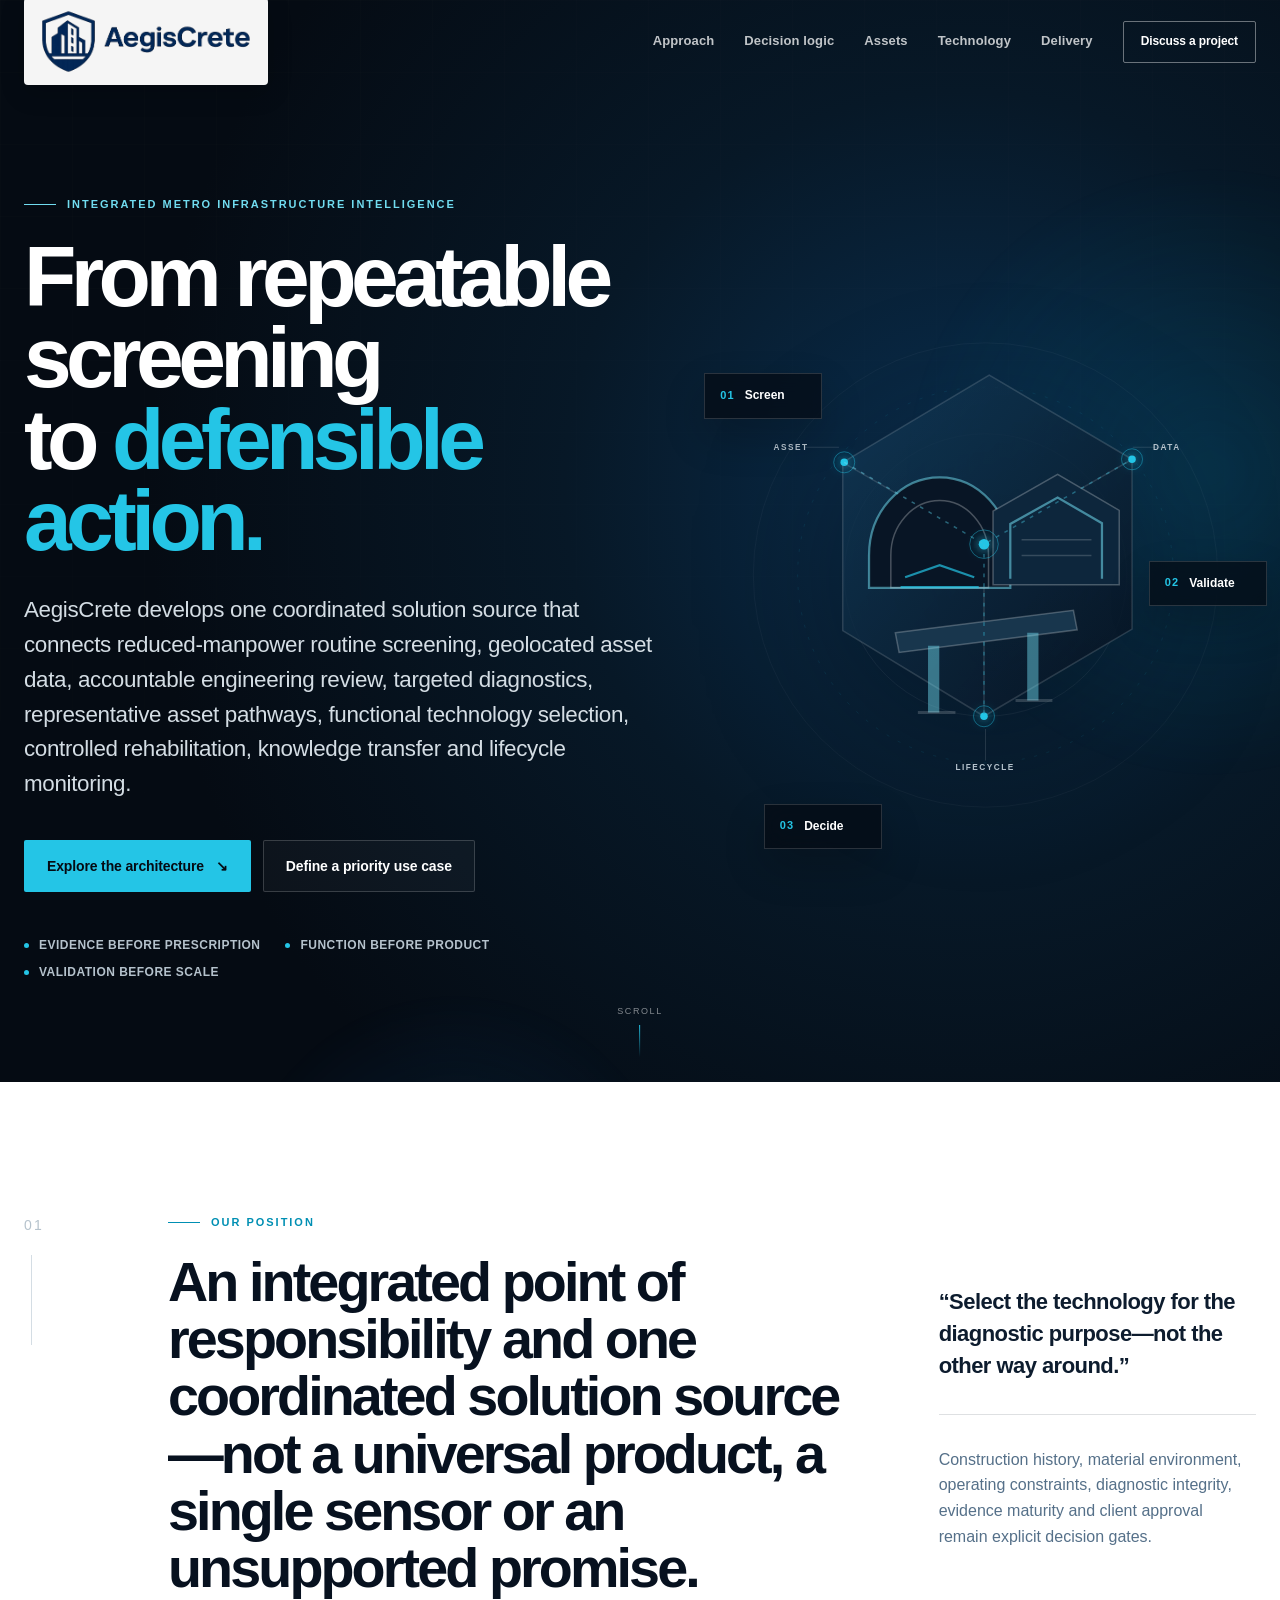
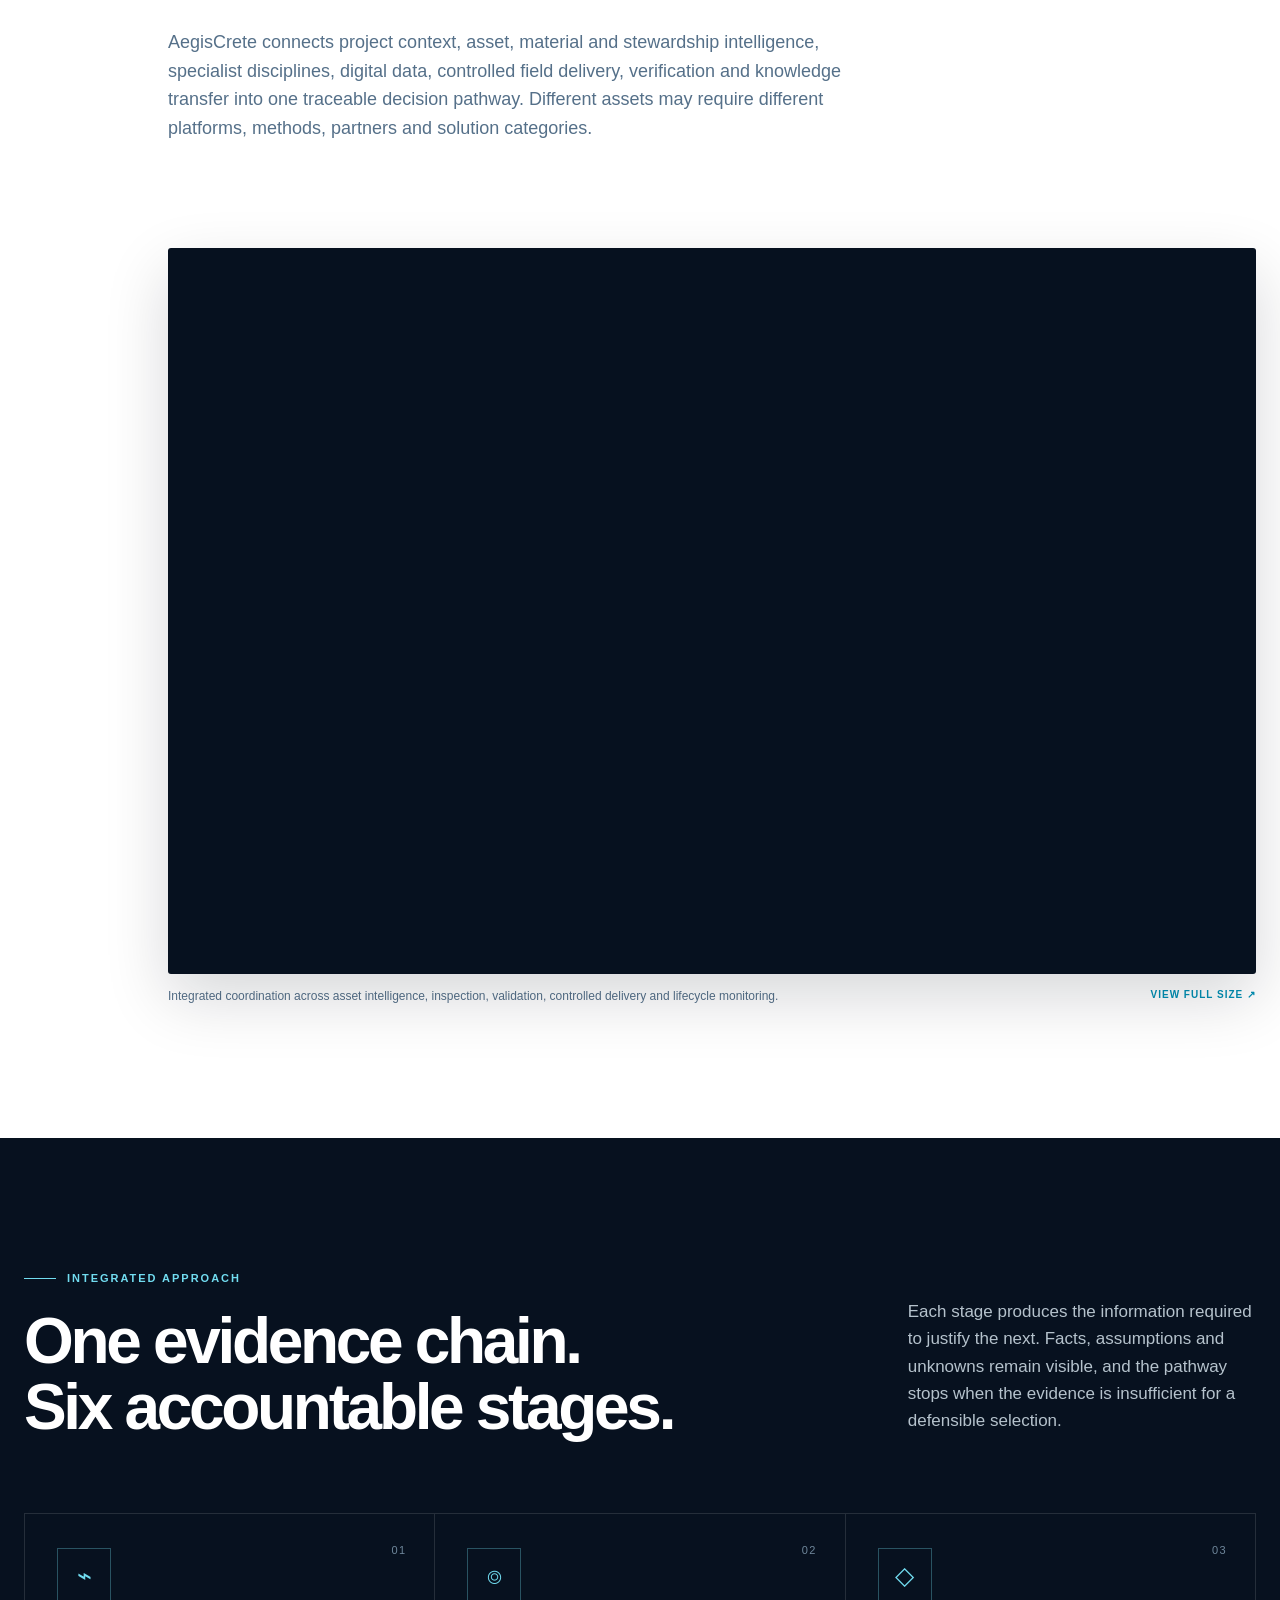
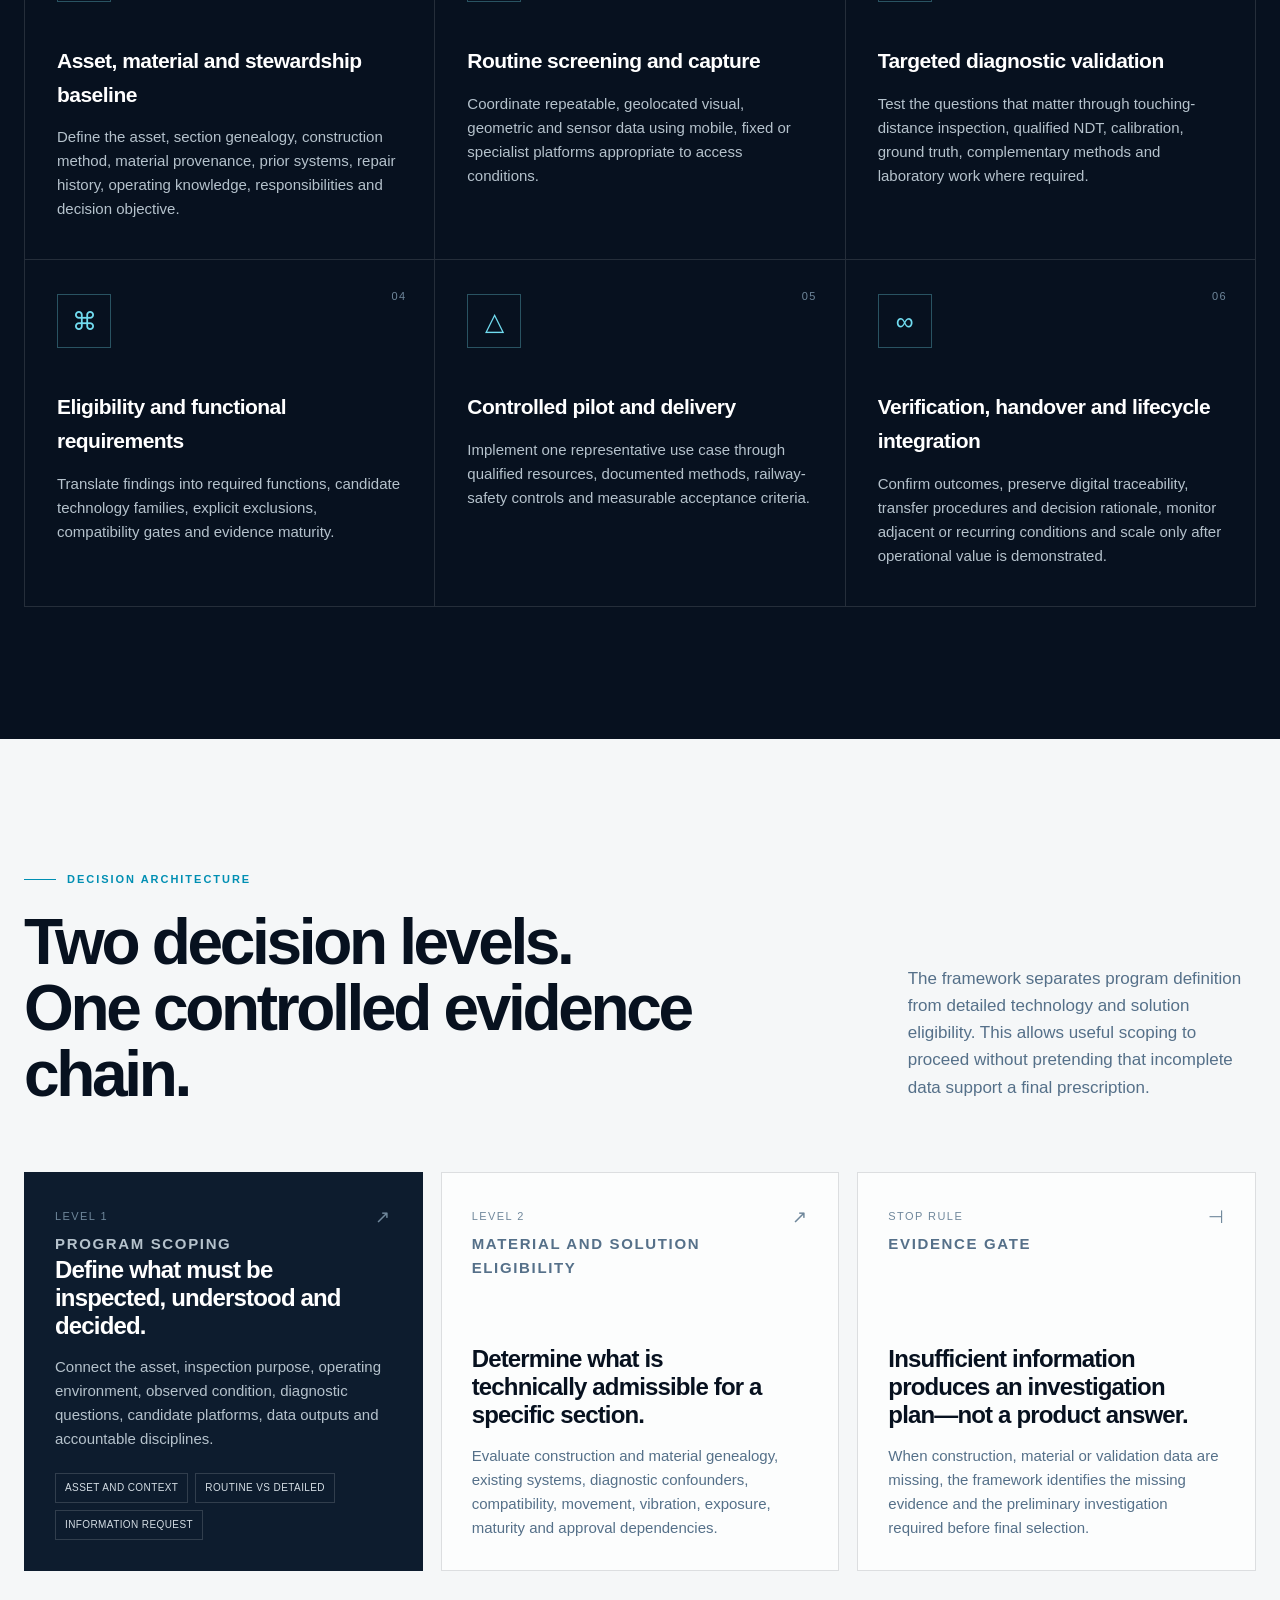
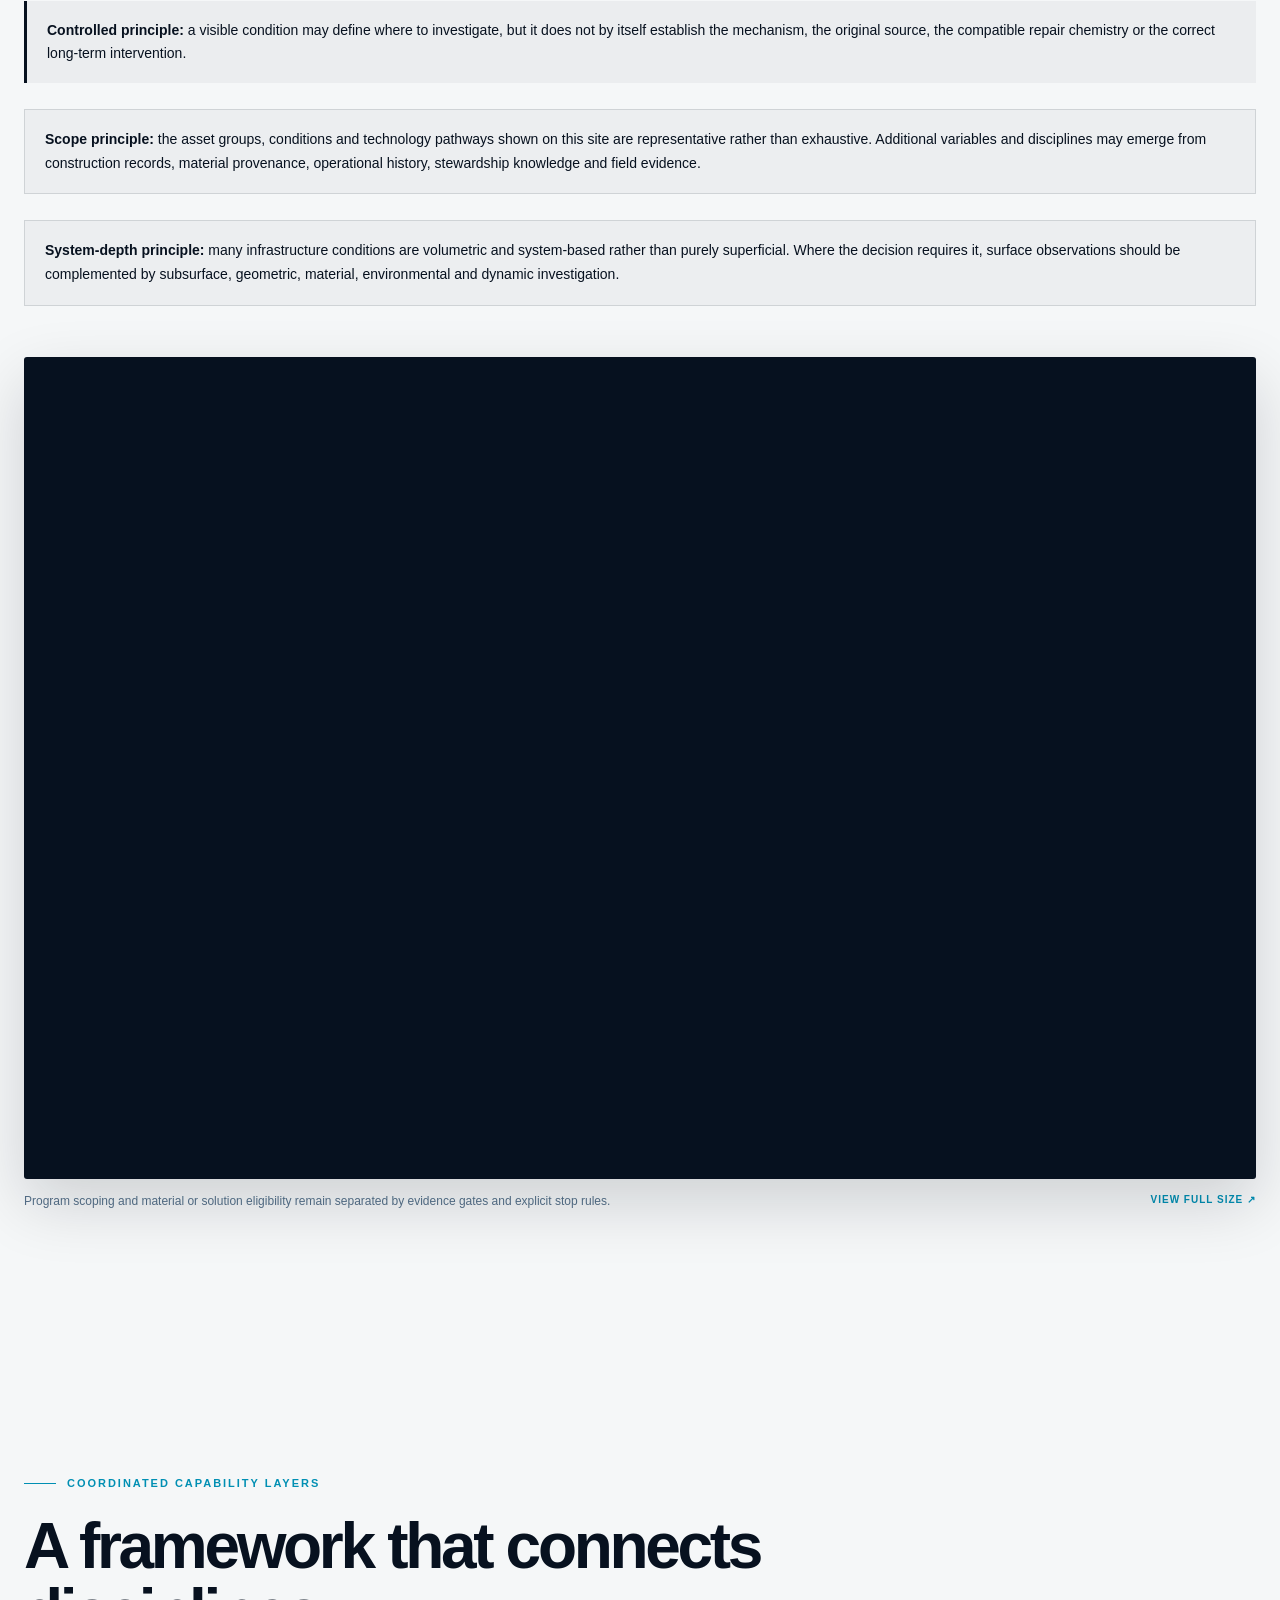
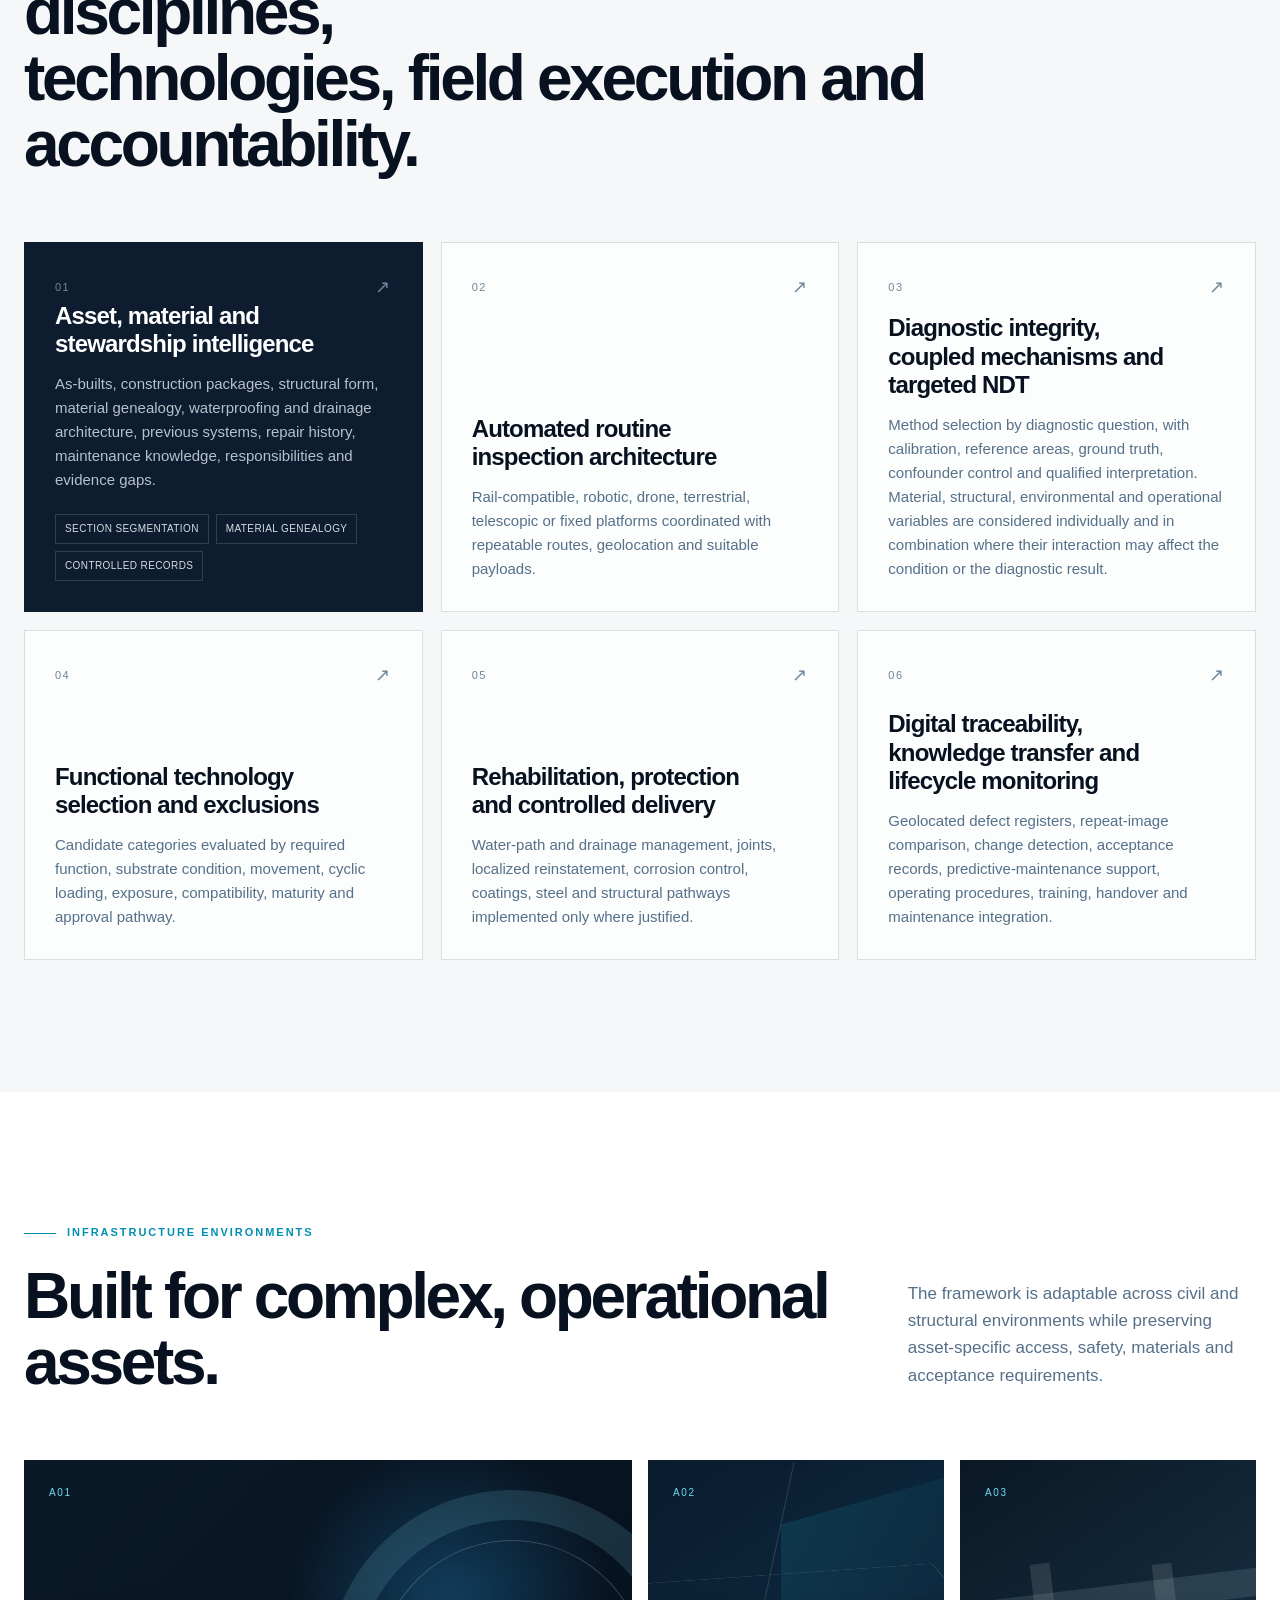
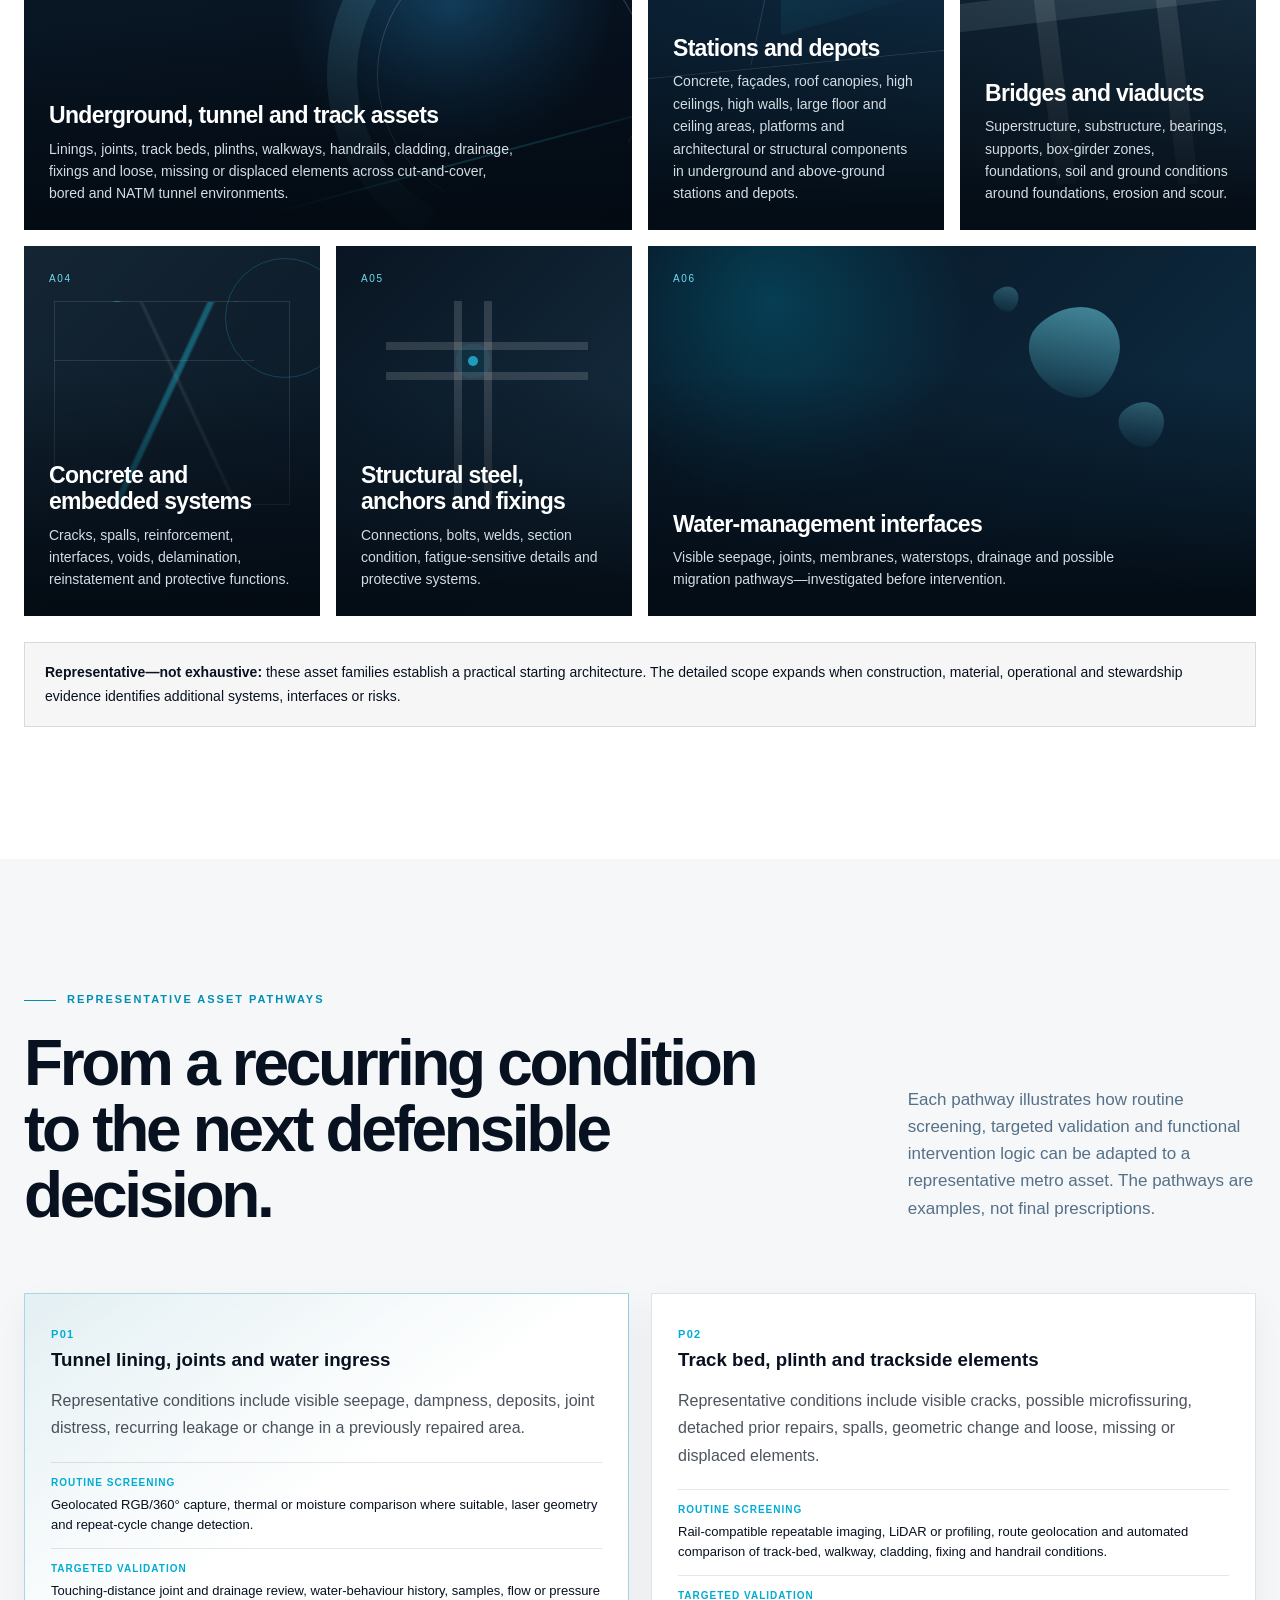
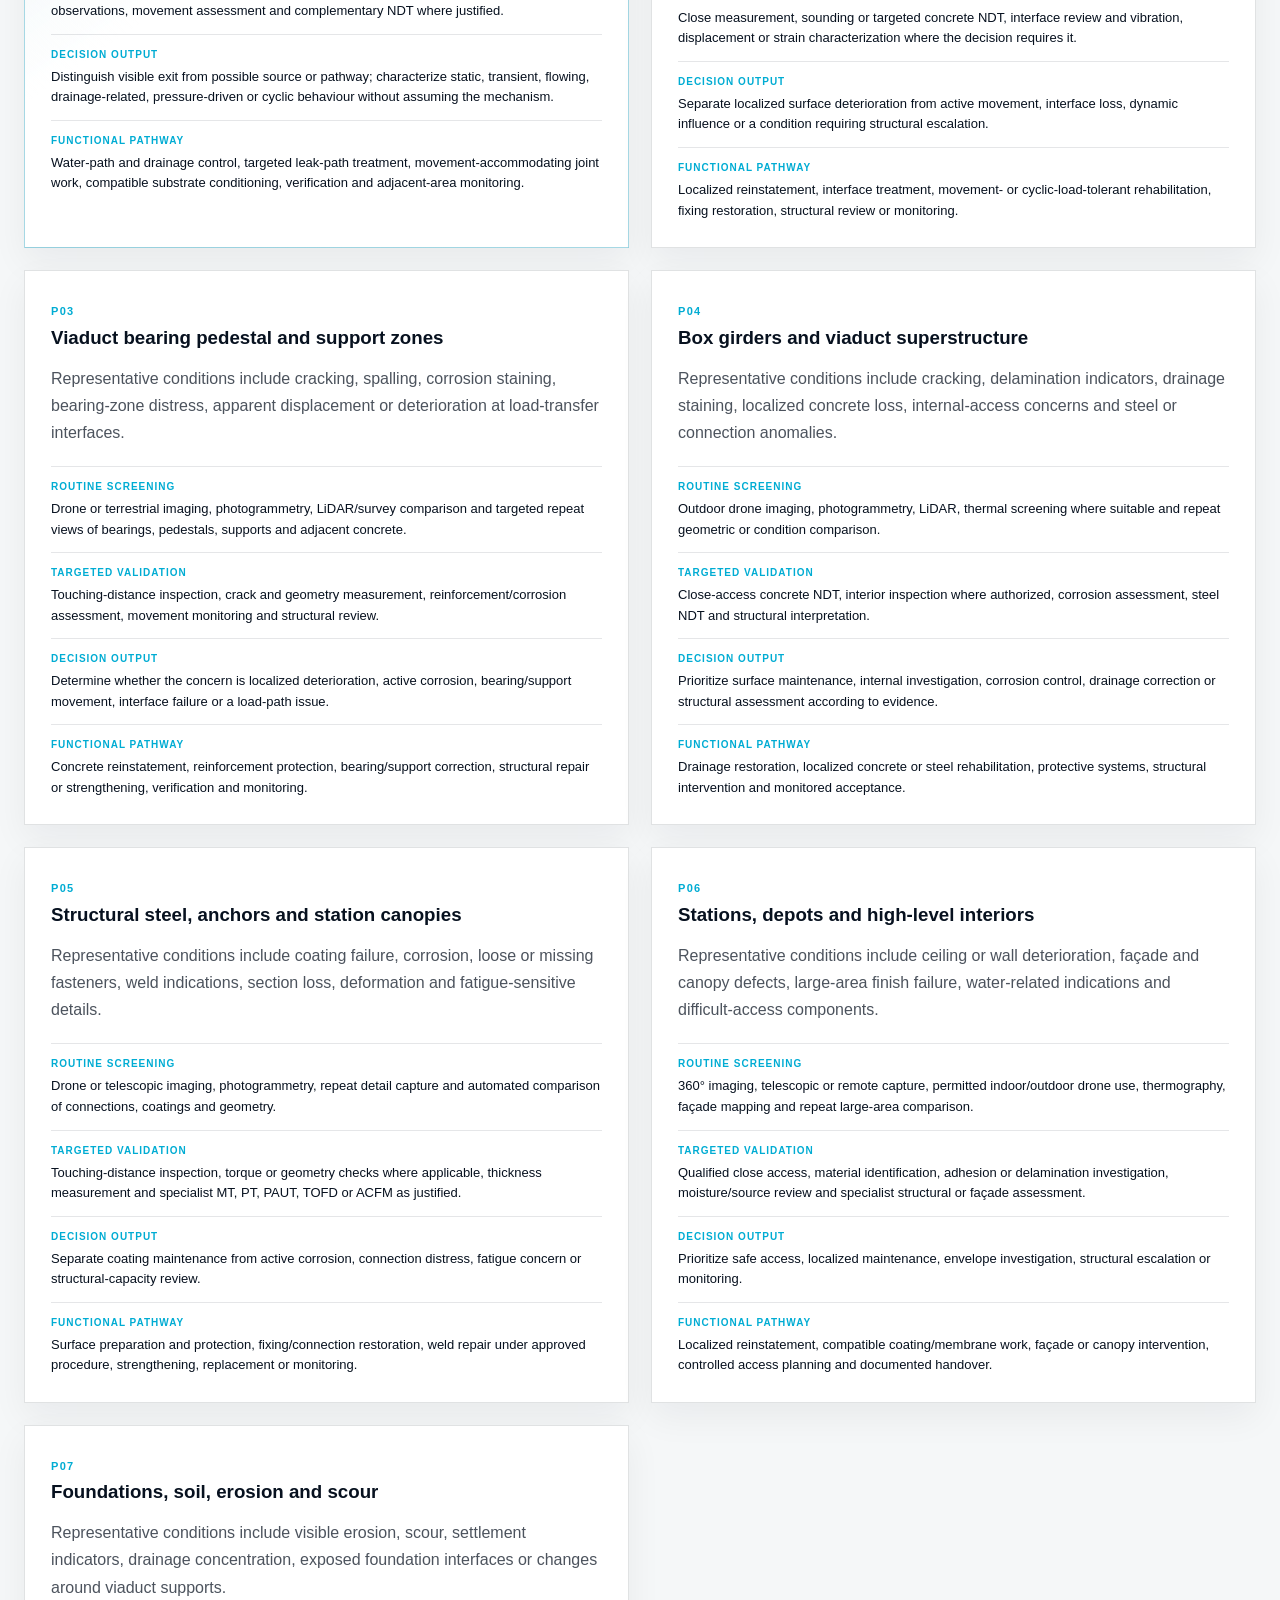
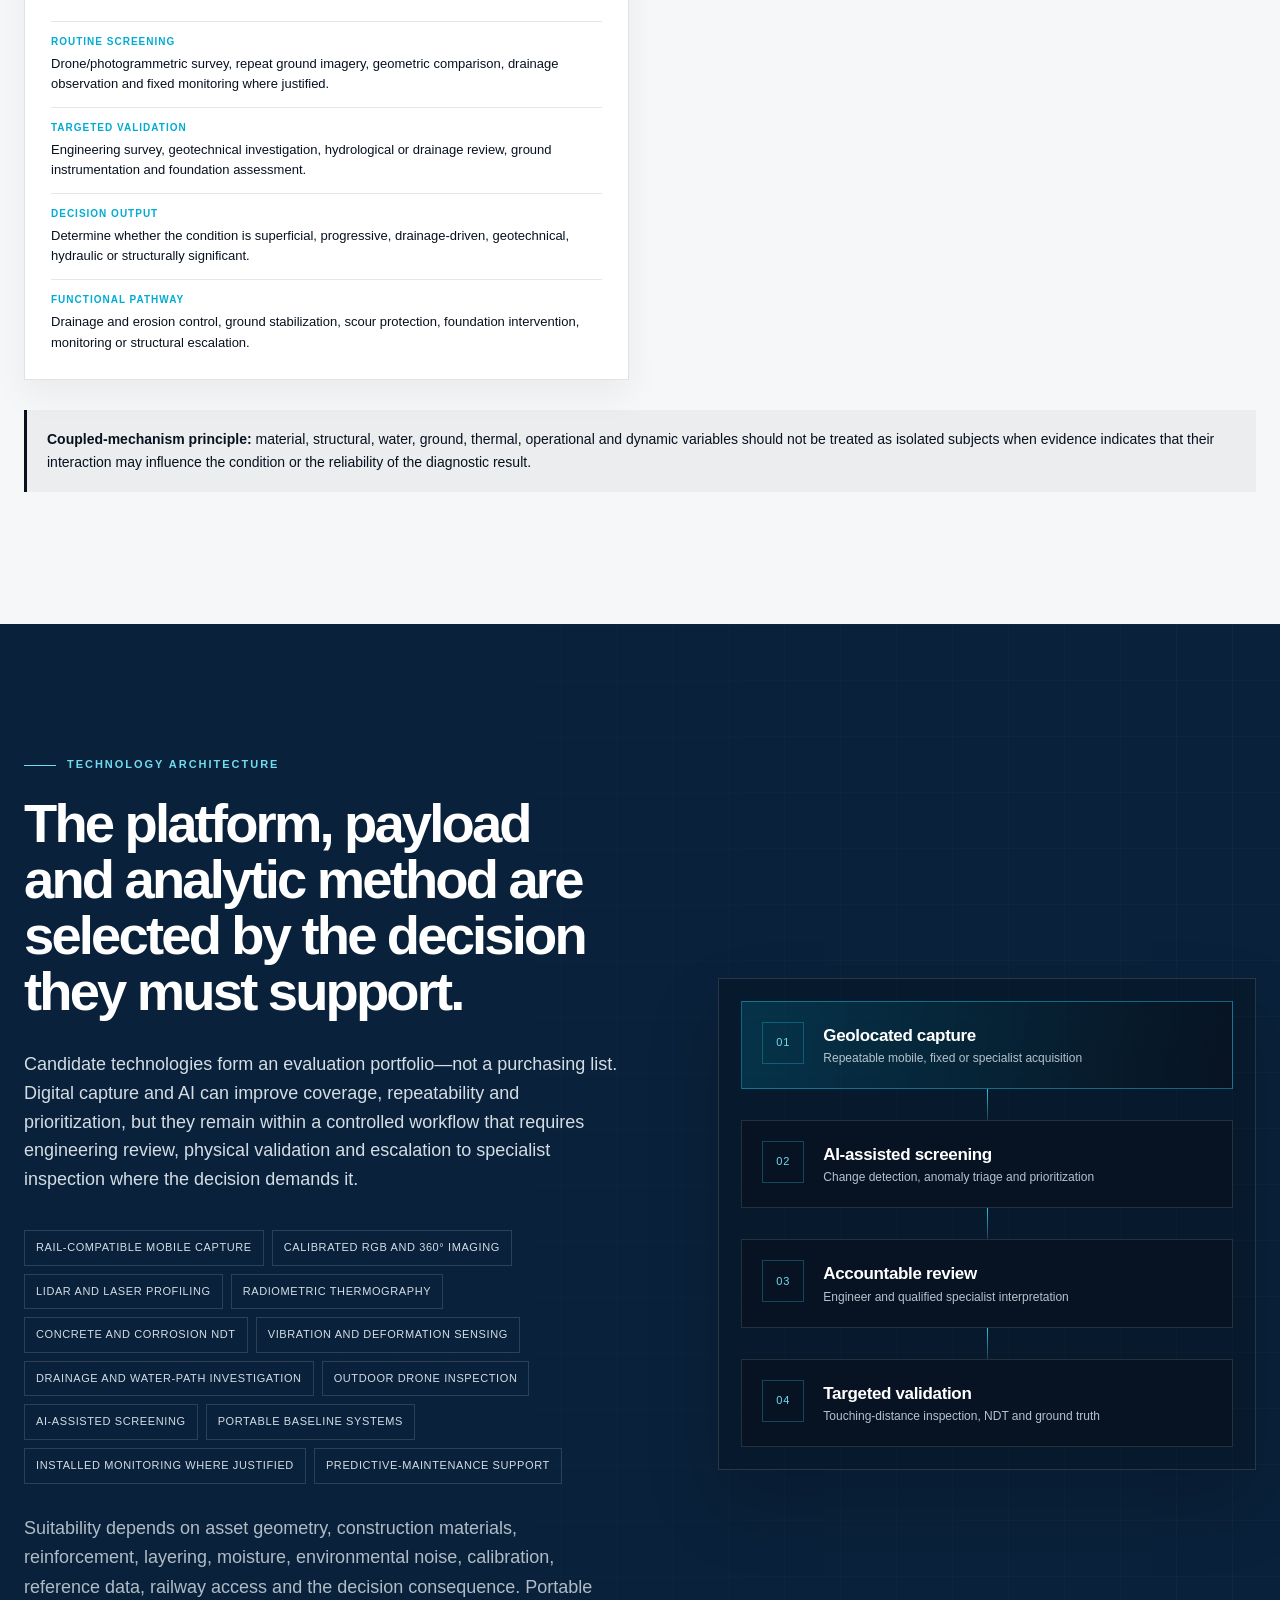
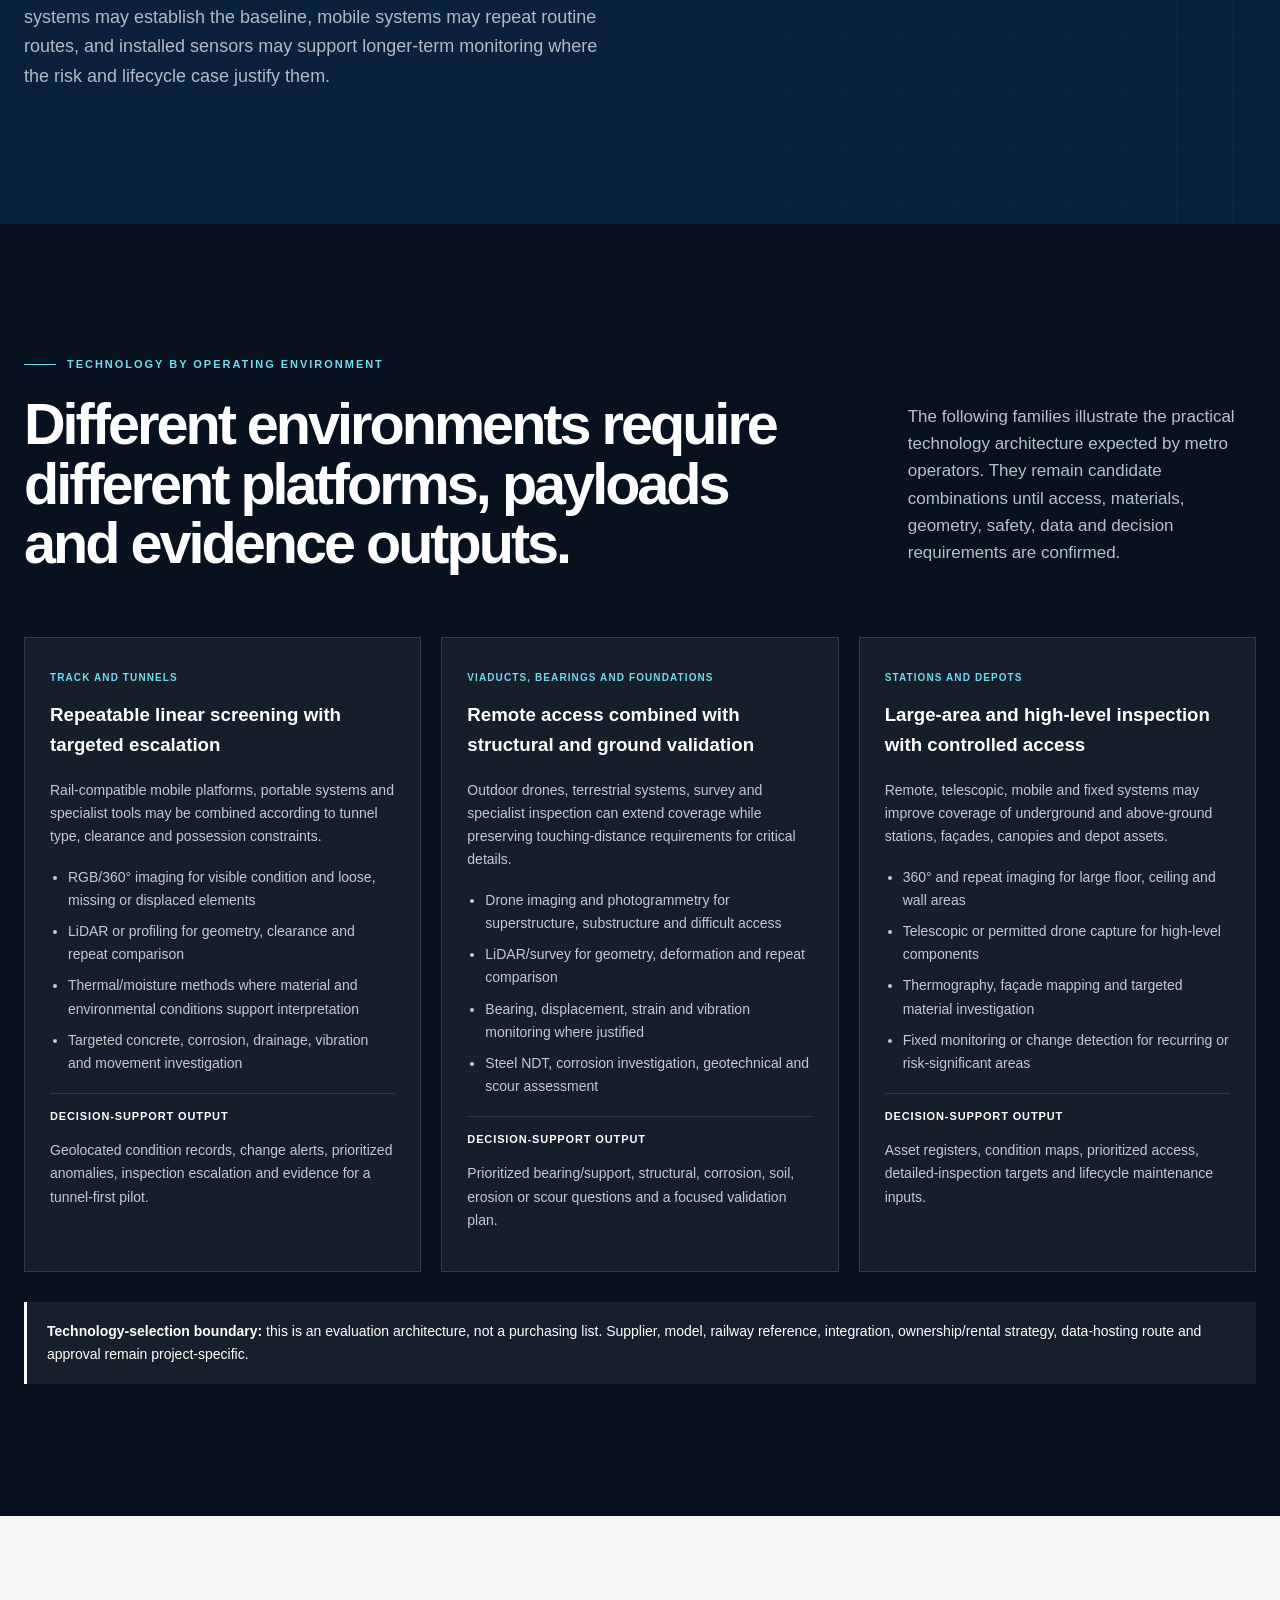
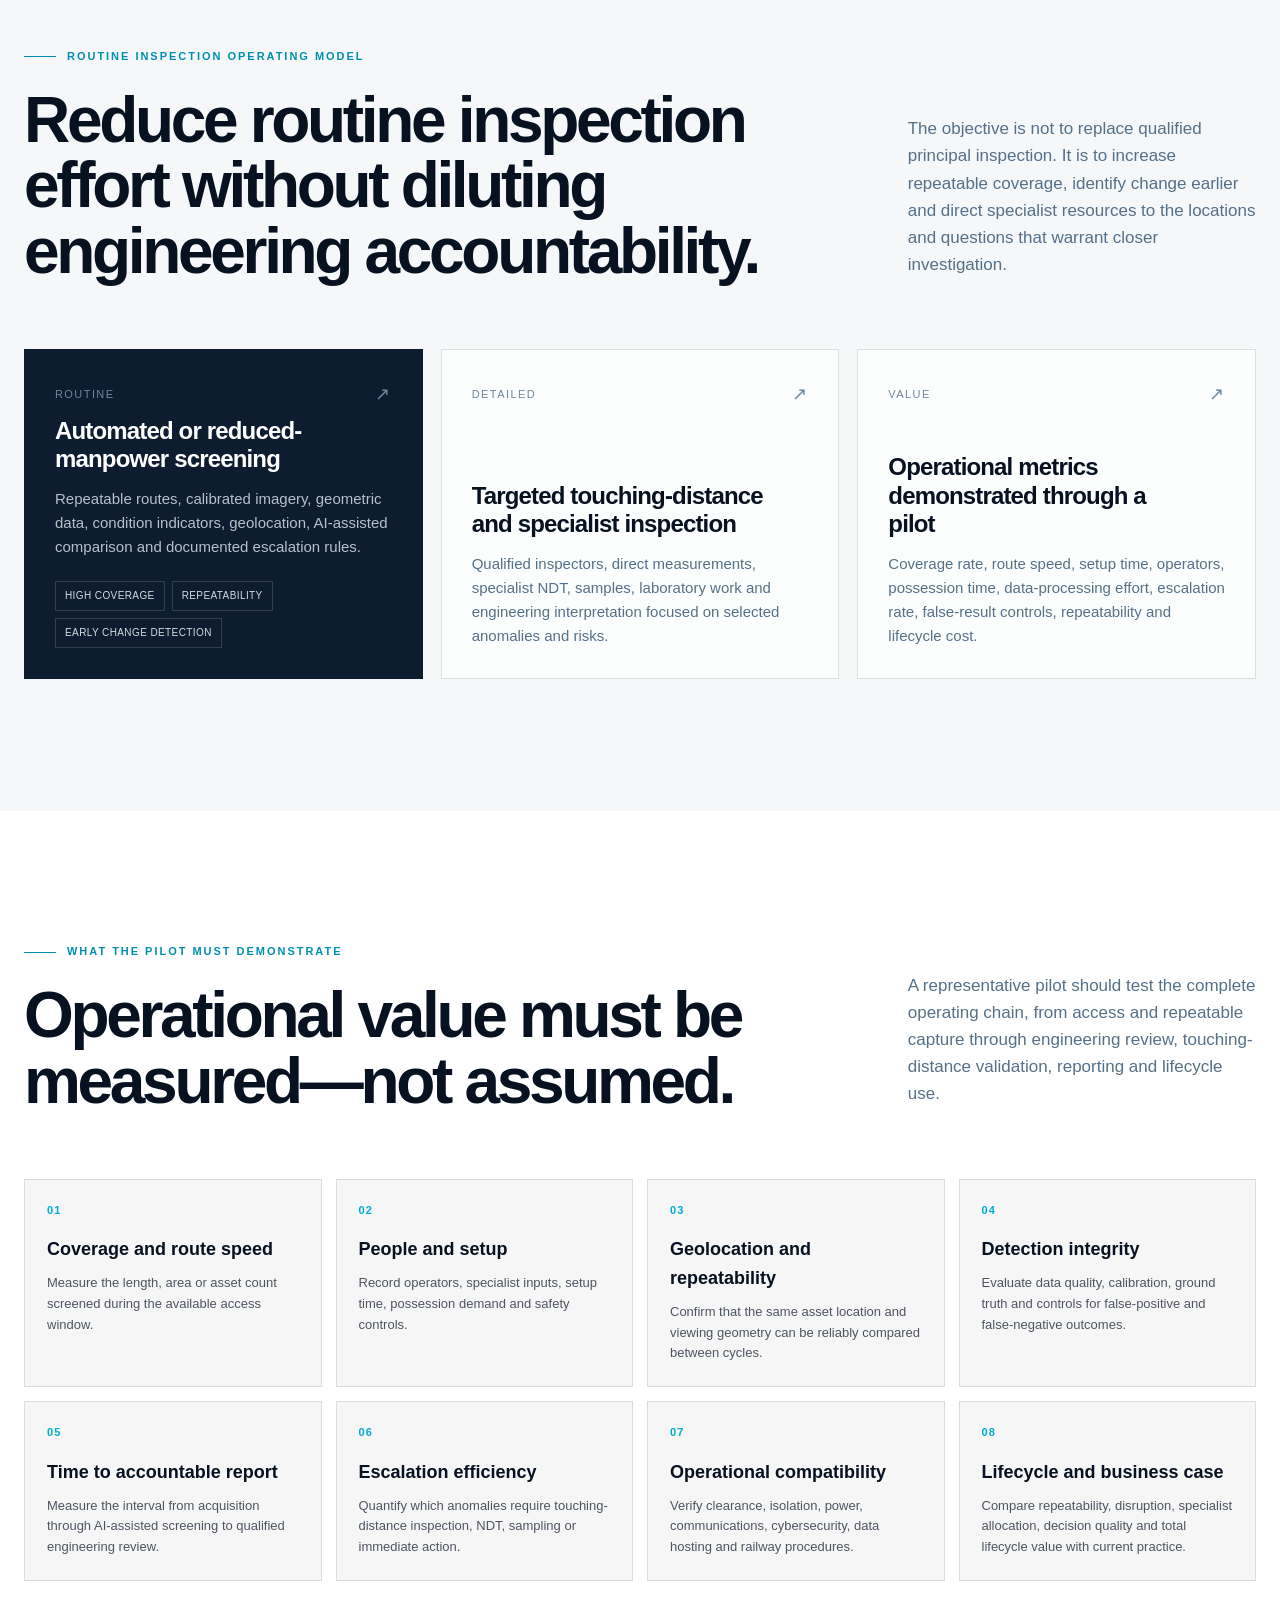
==== commit dc62182c: "Add files via upload" ====
--- a/index.html
+++ b/index.html
@@ -5,19 +5,19 @@
 <meta charset="utf-8"/>
 <meta content="width=device-width, initial-scale=1" name="viewport"/>
 <meta content="#07111f" name="theme-color"/>
-<meta content="AegisCrete develops evidence-led metro infrastructure pathways linking automated routine inspection, construction and material intelligence, diagnostic validation, functional technology selection, controlled rehabilitation and lifecycle monitoring." name="description"/>
+<meta content="AegisCrete develops evidence-led metro infrastructure pathways linking reduced-manpower routine screening, representative asset pathways, construction and material intelligence, diagnostic validation, functional technology selection, controlled rehabilitation, knowledge transfer and lifecycle monitoring." name="description"/>
 <meta content="index,follow,max-image-preview:large,max-snippet:-1,max-video-preview:-1" name="robots"/>
 <link href="https://aegiscrete.ca/" rel="canonical"/>
 <meta content="website" property="og:type"/>
 <meta content="AegisCrete — Integrated Metro Infrastructure Intelligence" property="og:title"/>
-<meta content="From repeatable network screening to defensible intervention through controlled evidence, diagnostics, verification and lifecycle decisions." property="og:description"/>
+<meta content="From reduced-manpower routine screening to defensible intervention through representative asset pathways, controlled diagnostics, verification and lifecycle decisions." property="og:description"/>
 <meta content="https://aegiscrete.ca/" property="og:url"/>
 <meta content="https://aegiscrete.ca/assets/images/social-card.png" property="og:image"/>
 <meta content="1200" property="og:image:width"/>
 <meta content="630" property="og:image:height"/>
 <meta content="summary_large_image" name="twitter:card"/>
 <meta content="AegisCrete — Integrated Metro Infrastructure Intelligence" name="twitter:title"/>
-<meta content="Automated routine screening, accountable diagnostics, functional rehabilitation and lifecycle monitoring for complex metro assets." name="twitter:description"/>
+<meta content="Reduced-manpower routine screening, representative asset pathways, accountable diagnostics, functional rehabilitation and lifecycle monitoring for complex metro assets." name="twitter:description"/>
 <meta content="https://aegiscrete.ca/assets/images/social-card.png" name="twitter:image"/>
 <title>AegisCrete — Integrated Metro Infrastructure Intelligence</title>
 <link href="assets/brand/favicon.ico" rel="icon" sizes="any"/>
@@ -32,7 +32,7 @@
   "url": "https://aegiscrete.ca/",
   "logo": "https://aegiscrete.ca/assets/brand/aegiscrete-logo-horizontal.png",
   "email": "info@aegiscrete.ca",
-  "description": "AegisCrete coordinates evidence-led metro infrastructure pathways connecting automated routine inspection, construction and material intelligence, diagnostic validation, functional technology selection, controlled rehabilitation, verification and lifecycle monitoring.",
+  "description": "AegisCrete coordinates evidence-led metro infrastructure pathways connecting reduced-manpower routine inspection, representative asset pathways, construction and material intelligence, diagnostic validation, functional technology selection, controlled rehabilitation, verification, knowledge transfer and lifecycle monitoring.",
   "areaServed": "International",
   "contactPoint": {
     "@type": "ContactPoint",
@@ -77,6 +77,187 @@
   @media (max-width: 760px) {
     .proposal-note { padding: 16px; }
   }
+
+  .representative-note {
+    margin: 26px 0 0;
+    padding: 18px 20px;
+    border: 1px solid rgba(7,17,31,.12);
+    background: rgba(7,17,31,.035);
+    font-size: 14px;
+    line-height: 1.7;
+  }
+  .pathway-grid {
+    display: grid;
+    grid-template-columns: repeat(2, minmax(0, 1fr));
+    gap: 22px;
+    margin-top: 34px;
+  }
+  .pathway-card {
+    padding: 26px;
+    border: 1px solid rgba(7,17,31,.12);
+    background: #fff;
+    box-shadow: 0 14px 34px rgba(7,17,31,.055);
+  }
+  .pathway-card--featured {
+    border-color: rgba(0,143,179,.35);
+    background: linear-gradient(145deg, rgba(0,143,179,.07), #fff 42%);
+  }
+  .pathway-card__head {
+    display: flex;
+    align-items: flex-start;
+    justify-content: space-between;
+    gap: 18px;
+    margin-bottom: 12px;
+  }
+  .pathway-card__index {
+    color: var(--cyan-500, #008fb3);
+    font-size: 11px;
+    font-weight: 800;
+    letter-spacing: .12em;
+  }
+  .pathway-card__head h3 {
+    margin: 0;
+    max-width: 32rem;
+  }
+  .pathway-card > p {
+    margin: 0;
+    color: rgba(7,17,31,.72);
+    line-height: 1.7;
+  }
+  .pathway-flow {
+    display: grid;
+    gap: 12px;
+    margin-top: 20px;
+  }
+  .pathway-flow > div {
+    padding-top: 12px;
+    border-top: 1px solid rgba(7,17,31,.10);
+  }
+  .pathway-flow strong {
+    display: block;
+    margin-bottom: 4px;
+    color: var(--cyan-500, #008fb3);
+    font-size: 10px;
+    font-weight: 800;
+    letter-spacing: .1em;
+    text-transform: uppercase;
+  }
+  .pathway-flow span {
+    display: block;
+    font-size: 13px;
+    line-height: 1.58;
+  }
+  .environment-grid {
+    display: grid;
+    grid-template-columns: repeat(3, minmax(0, 1fr));
+    gap: 20px;
+    margin-top: 34px;
+  }
+  .environment-card {
+    padding: 25px;
+    border: 1px solid rgba(255,255,255,.13);
+    background: rgba(255,255,255,.055);
+  }
+  .environment-card__label {
+    display: inline-flex;
+    margin-bottom: 14px;
+    color: #73d7ed;
+    font-size: 10px;
+    font-weight: 800;
+    letter-spacing: .11em;
+    text-transform: uppercase;
+  }
+  .environment-card h3 { margin-top: 0; }
+  .environment-card p,
+  .environment-card li {
+    color: rgba(255,255,255,.76);
+    font-size: 14px;
+    line-height: 1.65;
+  }
+  .environment-card ul {
+    margin: 18px 0 0;
+    padding-left: 18px;
+  }
+  .environment-card li { margin: 8px 0; }
+  .environment-output {
+    margin-top: 18px;
+    padding-top: 14px;
+    border-top: 1px solid rgba(255,255,255,.12);
+  }
+  .environment-output strong {
+    display: block;
+    margin-bottom: 5px;
+    color: #fff;
+    font-size: 11px;
+    letter-spacing: .08em;
+    text-transform: uppercase;
+  }
+  .pilot-metrics {
+    display: grid;
+    grid-template-columns: repeat(4, minmax(0, 1fr));
+    gap: 14px;
+    margin-top: 34px;
+  }
+  .pilot-metric {
+    min-height: 150px;
+    padding: 22px;
+    border: 1px solid rgba(7,17,31,.11);
+    background: rgba(7,17,31,.035);
+  }
+  .pilot-metric span {
+    display: block;
+    margin-bottom: 16px;
+    color: var(--cyan-500, #008fb3);
+    font-size: 11px;
+    font-weight: 800;
+    letter-spacing: .11em;
+  }
+  .pilot-metric h3 {
+    margin: 0 0 9px;
+    font-size: 18px;
+  }
+  .pilot-metric p {
+    margin: 0;
+    color: rgba(7,17,31,.7);
+    font-size: 13px;
+    line-height: 1.6;
+  }
+  .expertise-list {
+    display: grid;
+    grid-template-columns: repeat(2, minmax(0, 1fr));
+    gap: 10px 24px;
+    margin: 24px 0 0;
+    padding: 0;
+    list-style: none;
+  }
+  .expertise-list li {
+    position: relative;
+    padding-left: 18px;
+    color: rgba(255,255,255,.8);
+    line-height: 1.55;
+  }
+  .expertise-list li::before {
+    content: "";
+    position: absolute;
+    left: 0;
+    top: .7em;
+    width: 7px;
+    height: 1px;
+    background: #73d7ed;
+  }
+  @media (max-width: 980px) {
+    .pathway-grid,
+    .environment-grid { grid-template-columns: 1fr; }
+    .pilot-metrics { grid-template-columns: repeat(2, minmax(0, 1fr)); }
+  }
+  @media (max-width: 620px) {
+    .pathway-card,
+    .environment-card,
+    .pilot-metric { padding: 20px; }
+    .pilot-metrics,
+    .expertise-list { grid-template-columns: 1fr; }
+  }
+
 </style></head>
 <body>
 <a class="skip-link" href="#main-content">Skip to main content</a>
@@ -108,7 +289,7 @@
 <div class="hero__content reveal">
 <p class="eyebrow"><span></span> Integrated metro infrastructure intelligence</p>
 <h1 id="hero-title">From repeatable screening<br/>to <em>defensible action.</em></h1>
-<p class="hero__lead">AegisCrete coordinates an integrated infrastructure model that connects automated routine inspection, geolocated asset data, accountable engineering review, targeted diagnostics, functional technology selection, controlled rehabilitation and lifecycle monitoring.</p>
+<p class="hero__lead">AegisCrete develops one coordinated solution source that connects reduced-manpower routine screening, geolocated asset data, accountable engineering review, targeted diagnostics, representative asset pathways, functional technology selection, controlled rehabilitation, knowledge transfer and lifecycle monitoring.</p>
 <div class="hero__actions">
 <a class="button button--primary" href="#approach">Explore the architecture <span aria-hidden="true">↘</span></a>
 <a class="button button--ghost" href="#contact">Define a priority use case</a>
@@ -135,8 +316,8 @@
 <div aria-hidden="true" class="section-number">01</div>
 <div class="statement__content reveal">
 <p class="eyebrow eyebrow--dark"><span></span> Our position</p>
-<h2>An integrated point of responsibility—not a universal product, a single sensor or an unsupported promise.</h2>
-<p>AegisCrete connects project context, asset and construction intelligence, specialist disciplines, digital data, controlled field delivery and verification into one traceable decision pathway. Different assets may require different platforms, methods, partners and solution categories.</p>
+<h2>An integrated point of responsibility and one coordinated solution source—not a universal product, a single sensor or an unsupported promise.</h2>
+<p>AegisCrete connects project context, asset, material and stewardship intelligence, specialist disciplines, digital data, controlled field delivery, verification and knowledge transfer into one traceable decision pathway. Different assets may require different platforms, methods, partners and solution categories.</p>
 </div>
 <div class="statement__aside reveal reveal--delay">
 <blockquote>“Select the technology for the diagnostic purpose—not the other way around.”</blockquote>
@@ -167,8 +348,8 @@
 <li class="process__item reveal">
 <span class="process__number">01</span>
 <div aria-hidden="true" class="process__icon">⌁</div>
-<h3>Asset and construction baseline</h3>
-<p>Define the asset, section genealogy, construction method, material environment, prior systems, repair history and decision objective.</p>
+<h3>Asset, material and stewardship baseline</h3>
+<p>Define the asset, section genealogy, construction method, material provenance, prior systems, repair history, operating knowledge, responsibilities and decision objective.</p>
 </li>
 <li class="process__item reveal">
 <span class="process__number">02</span>
@@ -197,8 +378,8 @@
 <li class="process__item reveal">
 <span class="process__number">06</span>
 <div aria-hidden="true" class="process__icon">∞</div>
-<h3>Verification and lifecycle integration</h3>
-<p>Confirm outcomes, preserve digital traceability, monitor adjacent or recurring conditions and scale only after operational value is demonstrated.</p>
+<h3>Verification, handover and lifecycle integration</h3>
+<p>Confirm outcomes, preserve digital traceability, transfer procedures and decision rationale, monitor adjacent or recurring conditions and scale only after operational value is demonstrated.</p>
 </li>
 </ol>
 </div>
@@ -237,6 +418,8 @@
 </article>
 </div>
 <p class="proposal-note"><strong>Controlled principle:</strong> a visible condition may define where to investigate, but it does not by itself establish the mechanism, the original source, the compatible repair chemistry or the correct long-term intervention.</p>
+<p class="representative-note"><strong>Scope principle:</strong> the asset groups, conditions and technology pathways shown on this site are representative rather than exhaustive. Additional variables and disciplines may emerge from construction records, material provenance, operational history, stewardship knowledge and field evidence.</p>
+<p class="representative-note"><strong>System-depth principle:</strong> many infrastructure conditions are volumetric and system-based rather than purely superficial. Where the decision requires it, surface observations should be complemented by subsurface, geometric, material, environmental and dynamic investigation.</p>
 <figure class="support-visual support-visual--light  reveal">
 <a aria-label="Open the program scoping and material or solution eligibility remain separated by evidence gates and explicit stop rules visual at full size" class="support-visual__frame" href="assets/images/two-level-decision-architecture.png" rel="noopener" target="_blank">
 <picture>
@@ -257,8 +440,8 @@
 <div class="capability-grid">
 <article class="capability-card capability-card--featured reveal">
 <div class="capability-card__top"><span>01</span><i aria-hidden="true">↗</i></div>
-<h3>Asset, construction and material intelligence</h3>
-<p>As-builts, construction packages, structural form, material genealogy, waterproofing and drainage architecture, previous systems, repair history, operating constraints and evidence gaps.</p>
+<h3>Asset, material and stewardship intelligence</h3>
+<p>As-builts, construction packages, structural form, material genealogy, waterproofing and drainage architecture, previous systems, repair history, maintenance knowledge, responsibilities and evidence gaps.</p>
 <ul>
 <li>Section segmentation</li>
 <li>Material genealogy</li>
@@ -272,8 +455,8 @@
 </article>
 <article class="capability-card reveal">
 <div class="capability-card__top"><span>03</span><i aria-hidden="true">↗</i></div>
-<h3>Diagnostic integrity and targeted NDT</h3>
-<p>Method selection by diagnostic question, with calibration, reference areas, ground truth, confounder control, complementary validation and qualified interpretation.</p>
+<h3>Diagnostic integrity, coupled mechanisms and targeted NDT</h3>
+<p>Method selection by diagnostic question, with calibration, reference areas, ground truth, confounder control and qualified interpretation. Material, structural, environmental and operational variables are considered individually and in combination where their interaction may affect the condition or the diagnostic result.</p>
 </article>
 <article class="capability-card reveal">
 <div class="capability-card__top"><span>04</span><i aria-hidden="true">↗</i></div>
@@ -287,8 +470,8 @@
 </article>
 <article class="capability-card reveal">
 <div class="capability-card__top"><span>06</span><i aria-hidden="true">↗</i></div>
-<h3>Digital traceability and lifecycle monitoring</h3>
-<p>Geolocated defect registers, repeat-image comparison, change detection, acceptance records, trend review and maintenance integration.</p>
+<h3>Digital traceability, knowledge transfer and lifecycle monitoring</h3>
+<p>Geolocated defect registers, repeat-image comparison, change detection, acceptance records, predictive-maintenance support, operating procedures, training, handover and maintenance integration.</p>
 </article>
 </div>
 </div>
@@ -306,17 +489,17 @@
 <article class="asset-card asset-card--wide reveal">
 <span class="asset-card__index">A01</span>
 <div aria-hidden="true" class="asset-card__graphic asset-card__graphic--tunnel"><i></i><i></i><i></i></div>
-<div><h3>Underground, tunnel and track assets</h3><p>Linings, joints, track beds, plinths, walkways, handrails, cladding, drainage and fixings across cut-and-cover, bored and other tunnel environments.</p></div>
+<div><h3>Underground, tunnel and track assets</h3><p>Linings, joints, track beds, plinths, walkways, handrails, cladding, drainage, fixings and loose, missing or displaced elements across cut-and-cover, bored and NATM tunnel environments.</p></div>
 </article>
 <article class="asset-card reveal">
 <span class="asset-card__index">A02</span>
 <div aria-hidden="true" class="asset-card__graphic asset-card__graphic--station"><i></i><i></i><i></i></div>
-<div><h3>Stations and depots</h3><p>Concrete, façades, canopies, high ceilings, large-area finishes, platforms and operational building assets.</p></div>
+<div><h3>Stations and depots</h3><p>Concrete, façades, roof canopies, high ceilings, high walls, large floor and ceiling areas, platforms and architectural or structural components in underground and above-ground stations and depots.</p></div>
 </article>
 <article class="asset-card reveal">
 <span class="asset-card__index">A03</span>
 <div aria-hidden="true" class="asset-card__graphic asset-card__graphic--bridge"><i></i><i></i><i></i></div>
-<div><h3>Bridges and viaducts</h3><p>Superstructure, substructure, bearings, supports, box-girder zones, foundations and visible scour or ground conditions.</p></div>
+<div><h3>Bridges and viaducts</h3><p>Superstructure, substructure, bearings, supports, box-girder zones, foundations, soil and ground conditions around foundations, erosion and scour.</p></div>
 </article>
 <article class="asset-card reveal">
 <span class="asset-card__index">A04</span>
@@ -334,6 +517,91 @@
 <div><h3>Water-management interfaces</h3><p>Visible seepage, joints, membranes, waterstops, drainage and possible migration pathways—investigated before intervention.</p></div>
 </article>
 </div>
+<p class="representative-note"><strong>Representative—not exhaustive:</strong> these asset families establish a practical starting architecture. The detailed scope expands when construction, material, operational and stewardship evidence identifies additional systems, interfaces or risks.</p>
+</div>
+</section>
+<section aria-labelledby="representative-pathways-title" class="capabilities section representative-pathways" id="representative-pathways">
+<div class="container">
+<div class="section-heading section-heading--split reveal">
+<div>
+<p class="eyebrow eyebrow--dark"><span></span> Representative asset pathways</p>
+<h2 id="representative-pathways-title">From a recurring condition<br/>to the next defensible decision.</h2>
+</div>
+<p>Each pathway illustrates how routine screening, targeted validation and functional intervention logic can be adapted to a representative metro asset. The pathways are examples, not final prescriptions.</p>
+</div>
+<div class="pathway-grid">
+<article class="pathway-card pathway-card--featured reveal">
+<div class="pathway-card__head"><div><span class="pathway-card__index">P01</span><h3>Tunnel lining, joints and water ingress</h3></div></div>
+<p>Representative conditions include visible seepage, dampness, deposits, joint distress, recurring leakage or change in a previously repaired area.</p>
+<div class="pathway-flow">
+<div><strong>Routine screening</strong><span>Geolocated RGB/360° capture, thermal or moisture comparison where suitable, laser geometry and repeat-cycle change detection.</span></div>
+<div><strong>Targeted validation</strong><span>Touching-distance joint and drainage review, water-behaviour history, samples, flow or pressure observations, movement assessment and complementary NDT where justified.</span></div>
+<div><strong>Decision output</strong><span>Distinguish visible exit from possible source or pathway; characterize static, transient, flowing, drainage-related, pressure-driven or cyclic behaviour without assuming the mechanism.</span></div>
+<div><strong>Functional pathway</strong><span>Water-path and drainage control, targeted leak-path treatment, movement-accommodating joint work, compatible substrate conditioning, verification and adjacent-area monitoring.</span></div>
+</div>
+</article>
+<article class="pathway-card reveal">
+<div class="pathway-card__head"><div><span class="pathway-card__index">P02</span><h3>Track bed, plinth and trackside elements</h3></div></div>
+<p>Representative conditions include visible cracks, possible microfissuring, detached prior repairs, spalls, geometric change and loose, missing or displaced elements.</p>
+<div class="pathway-flow">
+<div><strong>Routine screening</strong><span>Rail-compatible repeatable imaging, LiDAR or profiling, route geolocation and automated comparison of track-bed, walkway, cladding, fixing and handrail conditions.</span></div>
+<div><strong>Targeted validation</strong><span>Close measurement, sounding or targeted concrete NDT, interface review and vibration, displacement or strain characterization where the decision requires it.</span></div>
+<div><strong>Decision output</strong><span>Separate localized surface deterioration from active movement, interface loss, dynamic influence or a condition requiring structural escalation.</span></div>
+<div><strong>Functional pathway</strong><span>Localized reinstatement, interface treatment, movement- or cyclic-load-tolerant rehabilitation, fixing restoration, structural review or monitoring.</span></div>
+</div>
+</article>
+<article class="pathway-card reveal">
+<div class="pathway-card__head"><div><span class="pathway-card__index">P03</span><h3>Viaduct bearing pedestal and support zones</h3></div></div>
+<p>Representative conditions include cracking, spalling, corrosion staining, bearing-zone distress, apparent displacement or deterioration at load-transfer interfaces.</p>
+<div class="pathway-flow">
+<div><strong>Routine screening</strong><span>Drone or terrestrial imaging, photogrammetry, LiDAR/survey comparison and targeted repeat views of bearings, pedestals, supports and adjacent concrete.</span></div>
+<div><strong>Targeted validation</strong><span>Touching-distance inspection, crack and geometry measurement, reinforcement/corrosion assessment, movement monitoring and structural review.</span></div>
+<div><strong>Decision output</strong><span>Determine whether the concern is localized deterioration, active corrosion, bearing/support movement, interface failure or a load-path issue.</span></div>
+<div><strong>Functional pathway</strong><span>Concrete reinstatement, reinforcement protection, bearing/support correction, structural repair or strengthening, verification and monitoring.</span></div>
+</div>
+</article>
+<article class="pathway-card reveal">
+<div class="pathway-card__head"><div><span class="pathway-card__index">P04</span><h3>Box girders and viaduct superstructure</h3></div></div>
+<p>Representative conditions include cracking, delamination indicators, drainage staining, localized concrete loss, internal-access concerns and steel or connection anomalies.</p>
+<div class="pathway-flow">
+<div><strong>Routine screening</strong><span>Outdoor drone imaging, photogrammetry, LiDAR, thermal screening where suitable and repeat geometric or condition comparison.</span></div>
+<div><strong>Targeted validation</strong><span>Close-access concrete NDT, interior inspection where authorized, corrosion assessment, steel NDT and structural interpretation.</span></div>
+<div><strong>Decision output</strong><span>Prioritize surface maintenance, internal investigation, corrosion control, drainage correction or structural assessment according to evidence.</span></div>
+<div><strong>Functional pathway</strong><span>Drainage restoration, localized concrete or steel rehabilitation, protective systems, structural intervention and monitored acceptance.</span></div>
+</div>
+</article>
+<article class="pathway-card reveal">
+<div class="pathway-card__head"><div><span class="pathway-card__index">P05</span><h3>Structural steel, anchors and station canopies</h3></div></div>
+<p>Representative conditions include coating failure, corrosion, loose or missing fasteners, weld indications, section loss, deformation and fatigue-sensitive details.</p>
+<div class="pathway-flow">
+<div><strong>Routine screening</strong><span>Drone or telescopic imaging, photogrammetry, repeat detail capture and automated comparison of connections, coatings and geometry.</span></div>
+<div><strong>Targeted validation</strong><span>Touching-distance inspection, torque or geometry checks where applicable, thickness measurement and specialist MT, PT, PAUT, TOFD or ACFM as justified.</span></div>
+<div><strong>Decision output</strong><span>Separate coating maintenance from active corrosion, connection distress, fatigue concern or structural-capacity review.</span></div>
+<div><strong>Functional pathway</strong><span>Surface preparation and protection, fixing/connection restoration, weld repair under approved procedure, strengthening, replacement or monitoring.</span></div>
+</div>
+</article>
+<article class="pathway-card reveal">
+<div class="pathway-card__head"><div><span class="pathway-card__index">P06</span><h3>Stations, depots and high-level interiors</h3></div></div>
+<p>Representative conditions include ceiling or wall deterioration, façade and canopy defects, large-area finish failure, water-related indications and difficult-access components.</p>
+<div class="pathway-flow">
+<div><strong>Routine screening</strong><span>360° imaging, telescopic or remote capture, permitted indoor/outdoor drone use, thermography, façade mapping and repeat large-area comparison.</span></div>
+<div><strong>Targeted validation</strong><span>Qualified close access, material identification, adhesion or delamination investigation, moisture/source review and specialist structural or façade assessment.</span></div>
+<div><strong>Decision output</strong><span>Prioritize safe access, localized maintenance, envelope investigation, structural escalation or monitoring.</span></div>
+<div><strong>Functional pathway</strong><span>Localized reinstatement, compatible coating/membrane work, façade or canopy intervention, controlled access planning and documented handover.</span></div>
+</div>
+</article>
+<article class="pathway-card reveal">
+<div class="pathway-card__head"><div><span class="pathway-card__index">P07</span><h3>Foundations, soil, erosion and scour</h3></div></div>
+<p>Representative conditions include visible erosion, scour, settlement indicators, drainage concentration, exposed foundation interfaces or changes around viaduct supports.</p>
+<div class="pathway-flow">
+<div><strong>Routine screening</strong><span>Drone/photogrammetric survey, repeat ground imagery, geometric comparison, drainage observation and fixed monitoring where justified.</span></div>
+<div><strong>Targeted validation</strong><span>Engineering survey, geotechnical investigation, hydrological or drainage review, ground instrumentation and foundation assessment.</span></div>
+<div><strong>Decision output</strong><span>Determine whether the condition is superficial, progressive, drainage-driven, geotechnical, hydraulic or structurally significant.</span></div>
+<div><strong>Functional pathway</strong><span>Drainage and erosion control, ground stabilization, scour protection, foundation intervention, monitoring or structural escalation.</span></div>
+</div>
+</article>
+</div>
+<p class="proposal-note"><strong>Coupled-mechanism principle:</strong> material, structural, water, ground, thermal, operational and dynamic variables should not be treated as isolated subjects when evidence indicates that their interaction may influence the condition or the reliability of the diagnostic result.</p>
 </div>
 </section>
 <section aria-labelledby="technology-title" class="technology section section--blue" id="technology">
@@ -352,8 +620,11 @@
 <span>Drainage and water-path investigation</span>
 <span>Outdoor drone inspection</span>
 <span>AI-assisted screening</span>
-</div>
-<p class="workflow-caption">Suitability depends on asset geometry, construction materials, reinforcement, layering, moisture, environmental noise, calibration, reference data, railway access and the decision consequence.</p>
+<span>Portable baseline systems</span>
+<span>Installed monitoring where justified</span>
+<span>Predictive-maintenance support</span>
+</div>
+<p class="workflow-caption">Suitability depends on asset geometry, construction materials, reinforcement, layering, moisture, environmental noise, calibration, reference data, railway access and the decision consequence. Portable systems may establish the baseline, mobile systems may repeat routine routes, and installed sensors may support longer-term monitoring where the risk and lifecycle case justify them.</p>
 </div>
 <div aria-label="Target routine inspection and escalation workflow" class="technology__workflow reveal reveal--delay">
 <div class="workflow-node workflow-node--primary">
@@ -373,7 +644,58 @@
 </div>
 </div>
 </div>
-</section><section aria-labelledby="inspection-model-title" class="capabilities section" id="inspection-model">
+</section>
+<section aria-labelledby="technology-map-title" class="company section section--ink" id="technology-map">
+<div class="container">
+<div class="section-heading section-heading--split reveal">
+<div>
+<p class="eyebrow"><span></span> Technology by operating environment</p>
+<h2 id="technology-map-title">Different environments require different platforms, payloads and evidence outputs.</h2>
+</div>
+<p>The following families illustrate the practical technology architecture expected by metro operators. They remain candidate combinations until access, materials, geometry, safety, data and decision requirements are confirmed.</p>
+</div>
+<div class="environment-grid">
+<article class="environment-card reveal">
+<span class="environment-card__label">Track and tunnels</span>
+<h3>Repeatable linear screening with targeted escalation</h3>
+<p>Rail-compatible mobile platforms, portable systems and specialist tools may be combined according to tunnel type, clearance and possession constraints.</p>
+<ul>
+<li>RGB/360° imaging for visible condition and loose, missing or displaced elements</li>
+<li>LiDAR or profiling for geometry, clearance and repeat comparison</li>
+<li>Thermal/moisture methods where material and environmental conditions support interpretation</li>
+<li>Targeted concrete, corrosion, drainage, vibration and movement investigation</li>
+</ul>
+<div class="environment-output"><strong>Decision-support output</strong><p>Geolocated condition records, change alerts, prioritized anomalies, inspection escalation and evidence for a tunnel-first pilot.</p></div>
+</article>
+<article class="environment-card reveal">
+<span class="environment-card__label">Viaducts, bearings and foundations</span>
+<h3>Remote access combined with structural and ground validation</h3>
+<p>Outdoor drones, terrestrial systems, survey and specialist inspection can extend coverage while preserving touching-distance requirements for critical details.</p>
+<ul>
+<li>Drone imaging and photogrammetry for superstructure, substructure and difficult access</li>
+<li>LiDAR/survey for geometry, deformation and repeat comparison</li>
+<li>Bearing, displacement, strain and vibration monitoring where justified</li>
+<li>Steel NDT, corrosion investigation, geotechnical and scour assessment</li>
+</ul>
+<div class="environment-output"><strong>Decision-support output</strong><p>Prioritized bearing/support, structural, corrosion, soil, erosion or scour questions and a focused validation plan.</p></div>
+</article>
+<article class="environment-card reveal">
+<span class="environment-card__label">Stations and depots</span>
+<h3>Large-area and high-level inspection with controlled access</h3>
+<p>Remote, telescopic, mobile and fixed systems may improve coverage of underground and above-ground stations, façades, canopies and depot assets.</p>
+<ul>
+<li>360° and repeat imaging for large floor, ceiling and wall areas</li>
+<li>Telescopic or permitted drone capture for high-level components</li>
+<li>Thermography, façade mapping and targeted material investigation</li>
+<li>Fixed monitoring or change detection for recurring or risk-significant areas</li>
+</ul>
+<div class="environment-output"><strong>Decision-support output</strong><p>Asset registers, condition maps, prioritized access, detailed-inspection targets and lifecycle maintenance inputs.</p></div>
+</article>
+</div>
+<p class="proposal-note"><strong>Technology-selection boundary:</strong> this is an evaluation architecture, not a purchasing list. Supplier, model, railway reference, integration, ownership/rental strategy, data-hosting route and approval remain project-specific.</p>
+</div>
+</section>
+<section aria-labelledby="inspection-model-title" class="capabilities section" id="inspection-model">
 <div class="container">
 <div class="section-heading section-heading--split reveal">
 <div>
@@ -404,6 +726,28 @@
 <p>Coverage rate, route speed, setup time, operators, possession time, data-processing effort, escalation rate, false-result controls, repeatability and lifecycle cost.</p>
 </article>
 </div>
+</div>
+</section>
+<section aria-labelledby="pilot-evidence-title" class="delivery section" id="pilot-evidence">
+<div class="container">
+<div class="section-heading section-heading--split reveal">
+<div>
+<p class="eyebrow eyebrow--dark"><span></span> What the pilot must demonstrate</p>
+<h2 id="pilot-evidence-title">Operational value must be measured—not assumed.</h2>
+</div>
+<p>A representative pilot should test the complete operating chain, from access and repeatable capture through engineering review, touching-distance validation, reporting and lifecycle use.</p>
+</div>
+<div class="pilot-metrics">
+<article class="pilot-metric reveal"><span>01</span><h3>Coverage and route speed</h3><p>Measure the length, area or asset count screened during the available access window.</p></article>
+<article class="pilot-metric reveal"><span>02</span><h3>People and setup</h3><p>Record operators, specialist inputs, setup time, possession demand and safety controls.</p></article>
+<article class="pilot-metric reveal"><span>03</span><h3>Geolocation and repeatability</h3><p>Confirm that the same asset location and viewing geometry can be reliably compared between cycles.</p></article>
+<article class="pilot-metric reveal"><span>04</span><h3>Detection integrity</h3><p>Evaluate data quality, calibration, ground truth and controls for false-positive and false-negative outcomes.</p></article>
+<article class="pilot-metric reveal"><span>05</span><h3>Time to accountable report</h3><p>Measure the interval from acquisition through AI-assisted screening to qualified engineering review.</p></article>
+<article class="pilot-metric reveal"><span>06</span><h3>Escalation efficiency</h3><p>Quantify which anomalies require touching-distance inspection, NDT, sampling or immediate action.</p></article>
+<article class="pilot-metric reveal"><span>07</span><h3>Operational compatibility</h3><p>Verify clearance, isolation, power, communications, cybersecurity, data hosting and railway procedures.</p></article>
+<article class="pilot-metric reveal"><span>08</span><h3>Lifecycle and business case</h3><p>Compare repeatability, disruption, specialist allocation, decision quality and total lifecycle value with current practice.</p></article>
+</div>
+<p class="proposal-note"><strong>Manpower objective:</strong> the pilot should demonstrate where routine effort can be reduced while preserving qualified principal inspection, engineering accountability and client acceptance.</p>
 </div>
 </section>
 <section aria-labelledby="tool-title" class="decision-tool section" id="decision-tool">
@@ -425,7 +769,7 @@
 <div class="decision-tool__content">
 <p class="eyebrow"><span></span> Digital decision support</p>
 <h2 id="tool-title">Metro Asset Diagnostic Decision Tool</h2>
-<p>A two-level program-scoping and eligibility framework that connects asset context, construction and material genealogy, observed conditions, diagnostic questions, technology suitability, validation gates, functional solution categories and the next controlled phase.</p>
+<p>A two-level program-scoping and eligibility framework that connects asset context, construction, material and stewardship genealogy, representative conditions, diagnostic questions, coupled-mechanism considerations, technology suitability, validation gates, functional solution categories and the next controlled phase.</p>
 <p class="decision-tool__notice"><strong>Demonstration prototype.</strong> It is not an engineering diagnosis, certified expert system, NDT interpretation, product approval or repair prescription. It deliberately generates an information request when the evidence is insufficient.</p>
 <a class="button button--light decision-tool__button" href="https://demo.aegiscrete.ca/" rel="noopener noreferrer" target="_blank">Open the demonstration <span aria-hidden="true">↗</span></a>
 </div>
@@ -437,7 +781,7 @@
 <p class="eyebrow"><span></span> Technology maturity and governance</p>
 <h2 id="governance-title">Maturity, evidence and disclosure are part of the technical decision.</h2>
 <p>No method is described as client-approved, railway-approved, proven or fit for purpose solely because it exists commercially or appears in a technology catalogue. Each candidate must be reviewed against the required output, evidence, references, environmental constraints, safety and approval pathway.</p>
-<p>Proprietary technologies are described by function, relevant properties, maturity and validation gate—without exposing formulation, manufacturing methods or unpublished mechanisms.</p>
+<p>Proprietary technologies are described by function, relevant properties, maturity and validation gate—without exposing formulation, manufacturing methods or unpublished mechanisms. The categories shown are representative rather than exhaustive and remain subordinate to safety, engineering evidence and owner acceptance.</p>
 </div>
 <div class="company__pillars reveal reveal--delay">
 <div><span>01</span><strong>Established methods — evidence and references reviewed</strong></div>
@@ -469,7 +813,7 @@
 <article class="delivery-step reveal"><span>01</span><h3>Baseline and data package</h3><p>Segment the assets, obtain construction and material records, define the priority use case, access conditions, required output and evidence gaps.</p></article>
 <article class="delivery-step reveal"><span>02</span><h3>Diagnostic scoping</h3><p>Define diagnostic questions, platform and payload candidates, confounders, calibration, ground truth, specialist roles and manpower model.</p></article>
 <article class="delivery-step reveal"><span>03</span><h3>Controlled pilot</h3><p>Test one representative section with repeatable capture, AI-assisted screening, engineering review, touching-distance validation and measurable acceptance criteria.</p></article>
-<article class="delivery-step reveal"><span>04</span><h3>Scale and lifecycle integration</h3><p>Establish repeatable procedures, digital defect registers, alert rules, monitoring, maintenance integration, training and qualified local delivery.</p></article>
+<article class="delivery-step reveal"><span>04</span><h3>Scale, handover and lifecycle integration</h3><p>Establish repeatable procedures, digital defect registers, alert rules, monitoring, operator training, decision rationale, maintenance integration and qualified local delivery.</p></article>
 </div>
 <p class="proposal-note"><strong>Commercial boundary:</strong> the capability framework can be presented now. Detailed benchmarking, equipment selection, system integration, engineering, formulation work, testing, pilots and deployment require an agreed mandate.</p>
 <figure class="support-visual support-visual--light  reveal">
@@ -509,8 +853,8 @@
 </article>
 <article class="capability-card reveal">
 <div class="capability-card__top"><span>03</span><i aria-hidden="true">↗</i></div>
-<h3>Operations, data and pilot authorization</h3>
-<p>Inspection records, high-resolution imagery, access and isolation windows, railway clearances, equipment restrictions, data-hosting requirements, success criteria, budget and approval route.</p>
+<h3>Operations, stewardship, data and pilot authorization</h3>
+<p>Inspection records, high-resolution imagery, current procedures, training and handover records, maintenance responsibilities, access and isolation windows, railway clearances, equipment restrictions, data-hosting requirements, success criteria, budget and approval route.</p>
 </article>
 </div>
 </div>
@@ -543,8 +887,16 @@
 <div class="company__content reveal">
 <p class="eyebrow"><span></span> About the AegisCrete model</p>
 <h2 id="company-title">Integration and accountability for complex infrastructure decisions.</h2>
-<p>AegisCrete coordinates evidence-led pathways for infrastructure assessment, automated routine screening, diagnostic investigation, functional technology selection, rehabilitation, verification and monitoring.</p>
+<p>AegisCrete is developing one coordinated solution source for evidence-led infrastructure assessment, automated routine screening, diagnostic investigation, functional technology selection, rehabilitation, verification, knowledge transfer and monitoring.</p>
 <p>The model brings together field execution, materials knowledge, specialist inspection, engineering disciplines, laboratories, digital decision support and qualified delivery partners according to the requirements of each asset and project. It does not assume that every capability is performed internally.</p>
+<ul class="expertise-list" aria-label="Coordinated expertise layers">
+<li>Field rehabilitation, constructability and controlled execution</li>
+<li>Materials, chemistry, provenance and compatibility</li>
+<li>Qualified engineering, specialist inspection, NDT and laboratories</li>
+<li>Digital decision support, AI-assisted screening and lifecycle data</li>
+<li>Railway safety, access planning and accountable verification</li>
+<li>Training, handover, stewardship continuity and local delivery partners</li>
+</ul>
 </div>
 <div class="company__pillars reveal reveal--delay">
 <div><span>01</span><strong>Evidence before prescription</strong></div>
@@ -559,7 +911,7 @@
 <div class="contact__content">
 <p class="eyebrow"><span></span> Define the first use case</p>
 <h2 id="contact-title">Begin with one representative asset, one decision objective and the evidence available.</h2>
-<p>A tunnel and track routine-inspection pilot is one practical starting point, but the same controlled architecture can be adapted to viaducts, stations, depots, concrete systems, structural steel, drainage and water-management interfaces.</p>
+<p>A tunnel and track routine-inspection pilot is one practical starting point, but the same controlled architecture can be adapted to viaducts, stations, depots, concrete systems, structural steel, drainage and water-management interfaces. Project-specific equipment, engineering, delivery structure and acceptance criteria are developed from the controlled data package and agreed mandate.</p>
 <div aria-label="Useful inputs for an initial project discussion" class="contact__brief">
 <article class="contact__brief-card">
 <span class="contact__brief-number">01</span>
@@ -613,7 +965,7 @@
 </div>
 <div class="container site-footer__bottom">
 <span>© <span data-year="">2026</span> AegisCrete. All rights reserved.</span>
-<span>Assessment · Routine Screening · Diagnostics · Rehabilitation · Monitoring</span>
+<span>Asset Intelligence · Routine Screening · Diagnostics · Rehabilitation · Handover · Monitoring</span>
 </div>
 </footer>
 <script defer="" src="assets/js/main.js?v=20260728-7"></script>
--- a/assets/css/styles.css
+++ b/assets/css/styles.css
@@ -1262,3 +1262,122 @@
     margin-top: 6px;
   }
 }
+
+/* ================================================================
+   TABLET LAYOUT FIX — GALAXY FOLD / MEDIUM VIEWPORTS — 2026-07-28
+   Fixes support visuals trapped in implicit/narrow grid columns and
+   prevents the contact intake cards from becoming unreadably narrow.
+   ================================================================ */
+
+/* Grid items are allowed to shrink inside responsive containers. */
+.statement__content,
+.statement__aside,
+.company__content,
+.company__pillars,
+.support-visual,
+.support-visual__frame,
+.support-visual picture,
+.support-visual img,
+.contact__content,
+.contact__panel,
+.contact__brief,
+.contact__brief-card {
+  min-width: 0;
+}
+
+/* The statement/company grids collapse from three columns to two at 1100px.
+   Keep their support visual in the full main-content column instead of
+   generating an implicit third column. */
+@media (max-width: 1100px) and (min-width: 861px) {
+  .statement__layout > .support-visual,
+  .company__layout > .support-visual {
+    grid-column: 2 / -1;
+    width: 100%;
+  }
+}
+
+/* Use one clean content column on tablet and smaller Fold layouts. */
+@media (max-width: 860px) {
+  .statement__layout,
+  .company__layout {
+    grid-template-columns: minmax(0, 1fr);
+    gap: 30px;
+  }
+
+  .statement__layout .section-number,
+  .company__layout .section-number {
+    display: none;
+  }
+
+  .statement__content,
+  .statement__aside,
+  .company__content,
+  .company__pillars,
+  .statement__layout > .support-visual,
+  .company__layout > .support-visual {
+    grid-column: 1 / -1;
+    width: 100%;
+  }
+
+  .statement__aside,
+  .company__pillars {
+    padding-top: 0;
+  }
+
+  .support-visual__frame,
+  .support-visual picture,
+  .support-visual img {
+    width: 100%;
+    max-width: 100%;
+  }
+}
+
+/* At medium widths, place the contact panel below the introduction so the
+   three project-input cards have the full container width. */
+@media (max-width: 1180px) {
+  .contact__shell {
+    grid-template-columns: minmax(0, 1fr);
+    gap: 36px;
+  }
+
+  .contact__panel {
+    min-height: 0;
+  }
+}
+
+/* On narrower tablets, stack the three inputs as readable horizontal cards. */
+@media (max-width: 900px) {
+  .contact__brief {
+    grid-template-columns: minmax(0, 1fr);
+  }
+
+  .contact__brief-card {
+    min-height: 0;
+    padding: 20px;
+    display: grid;
+    grid-template-columns: 42px minmax(0, 1fr);
+    align-items: start;
+    gap: 14px;
+  }
+
+  .contact__brief-card::before {
+    width: 2px;
+    height: 100%;
+  }
+
+  .contact__brief-card h3 {
+    font-size: 18px;
+  }
+
+  .contact__brief-card p {
+    font-size: 13px;
+  }
+}
+
+@media (max-width: 600px) {
+  .contact__brief-card {
+    grid-template-columns: 36px minmax(0, 1fr);
+    gap: 12px;
+  }
+}
+
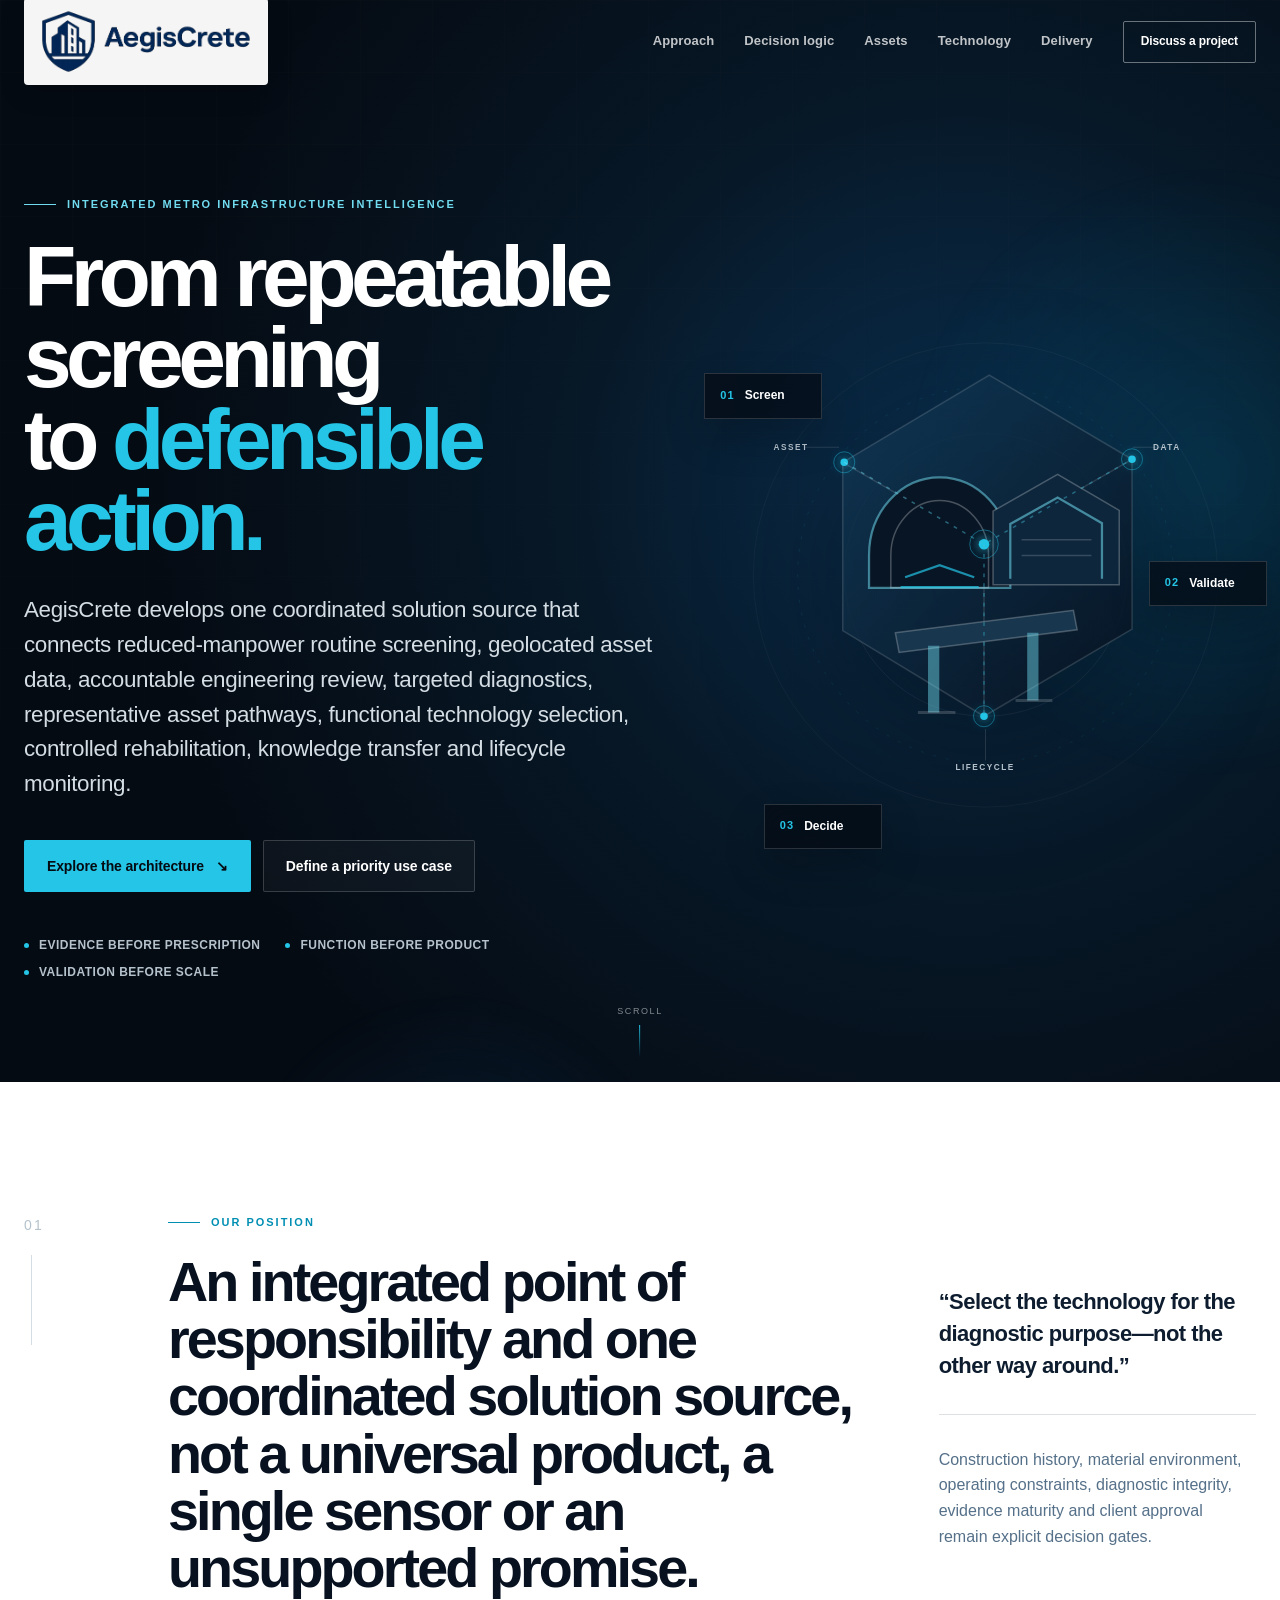
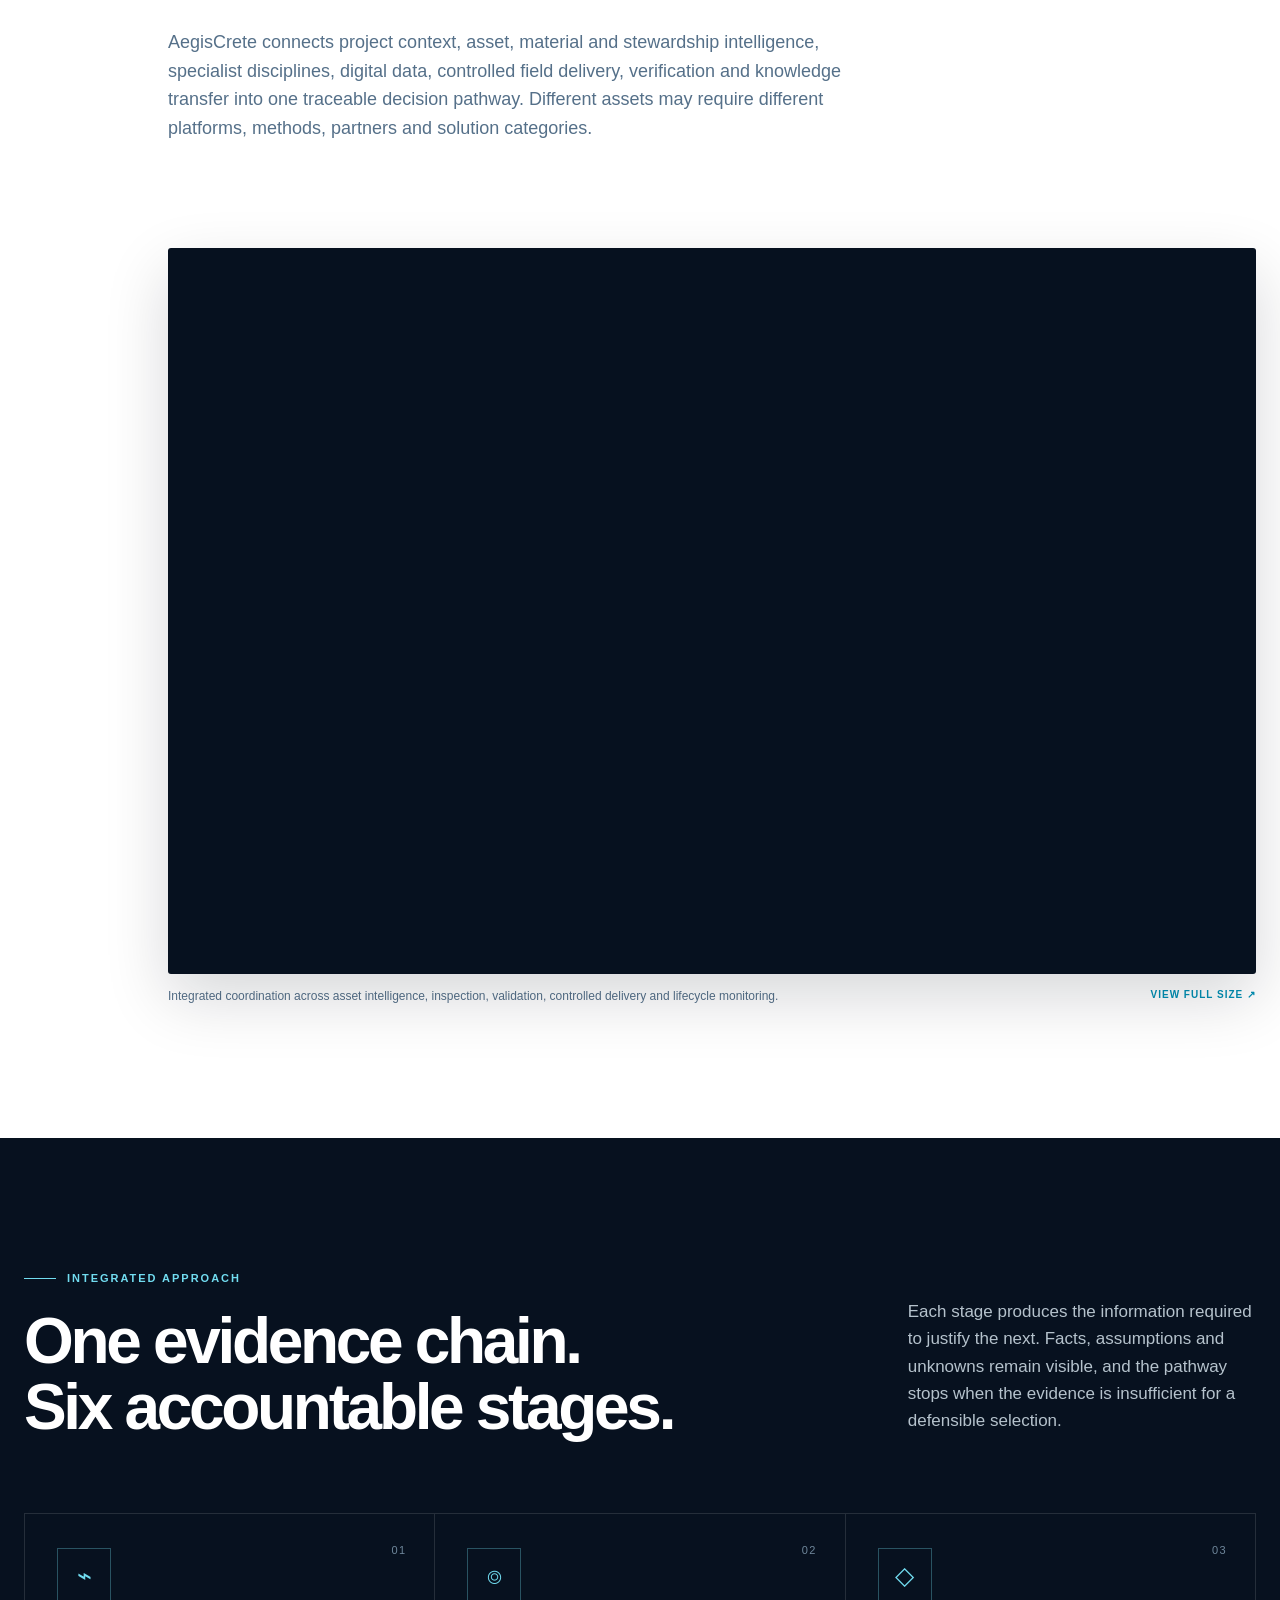
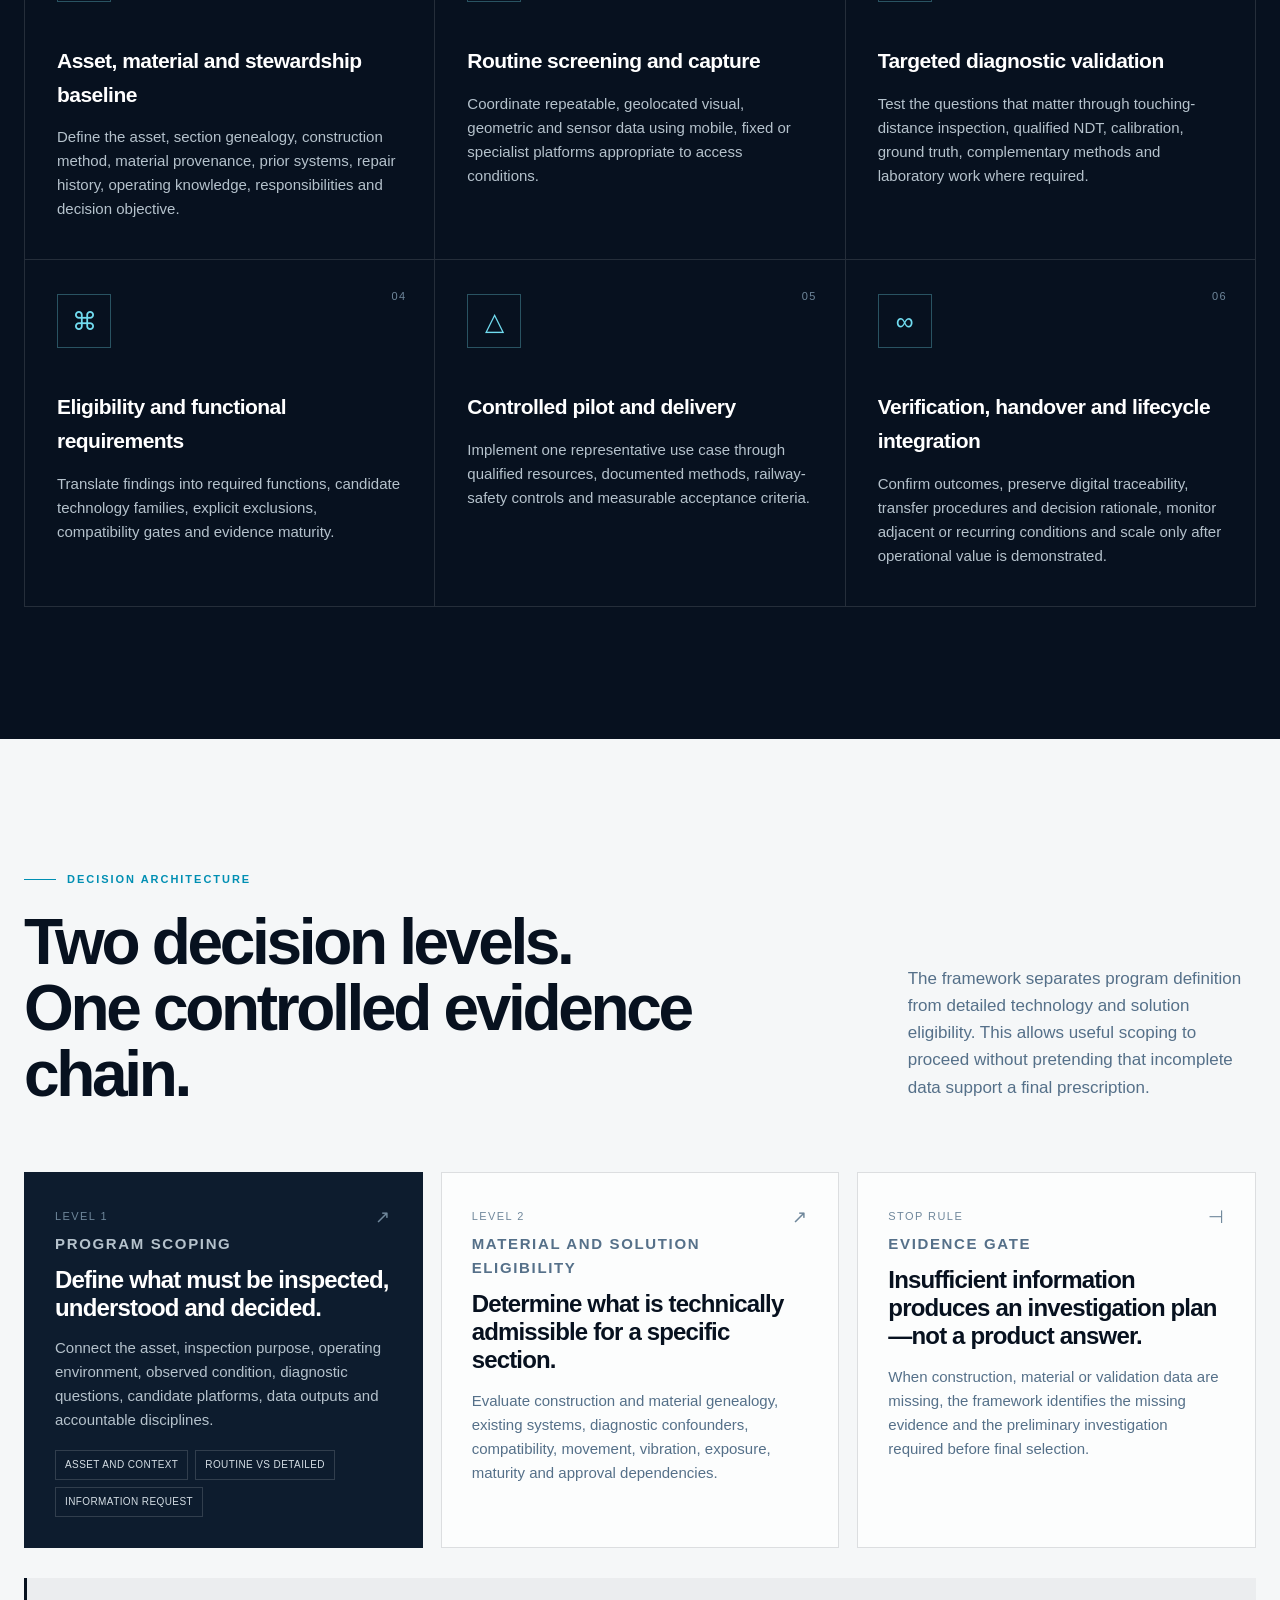
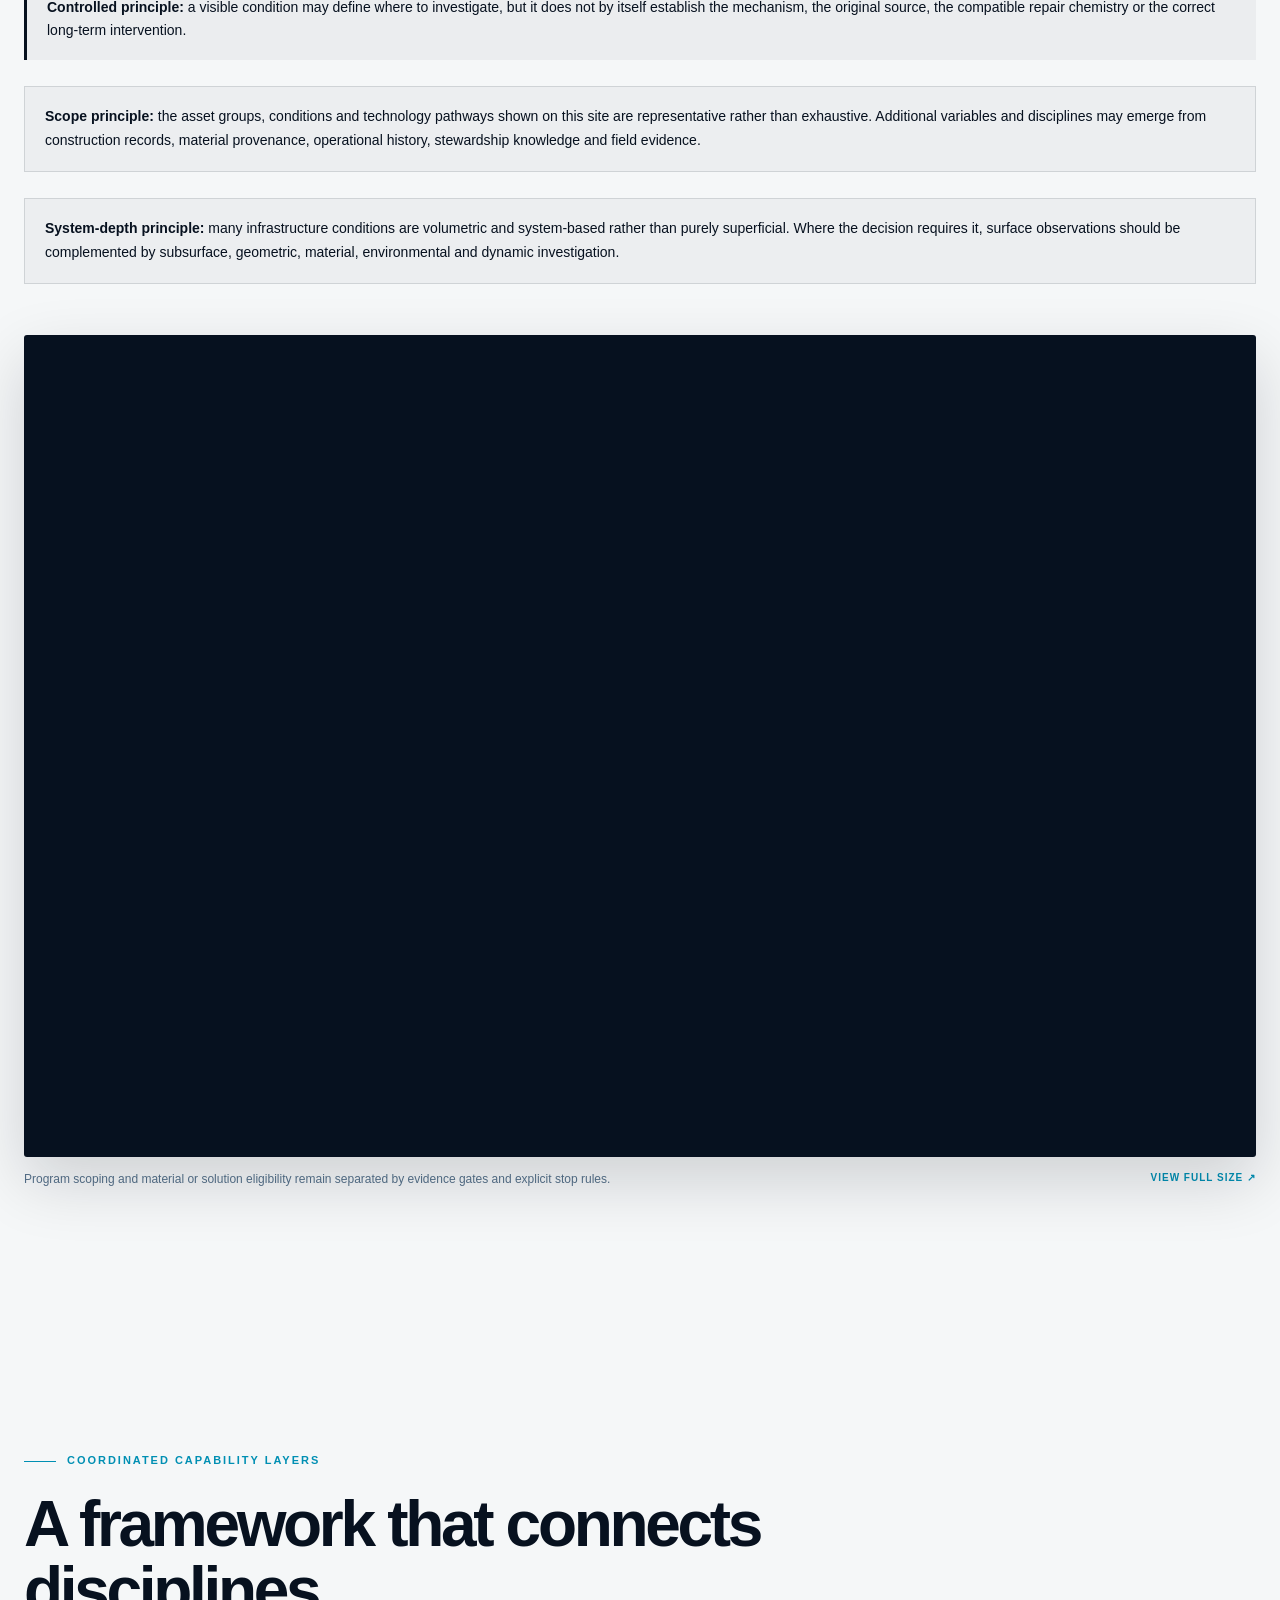
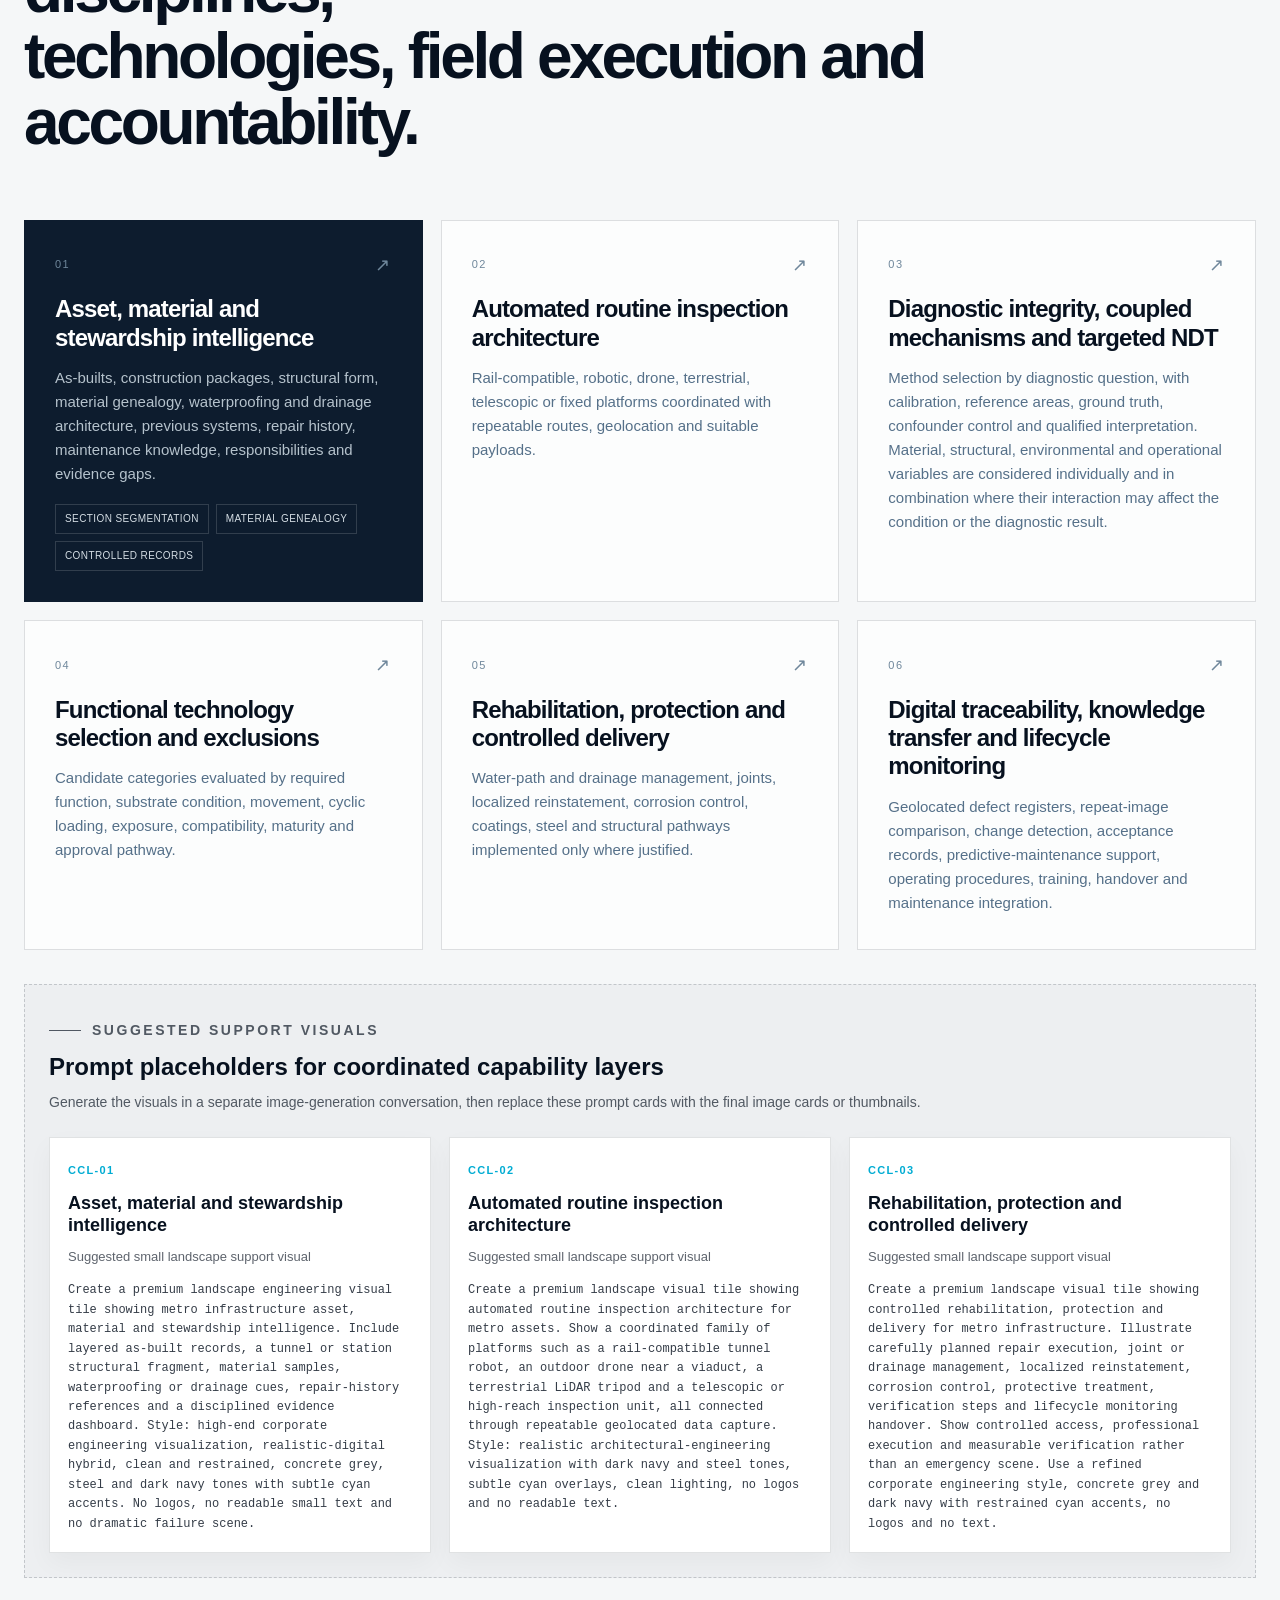
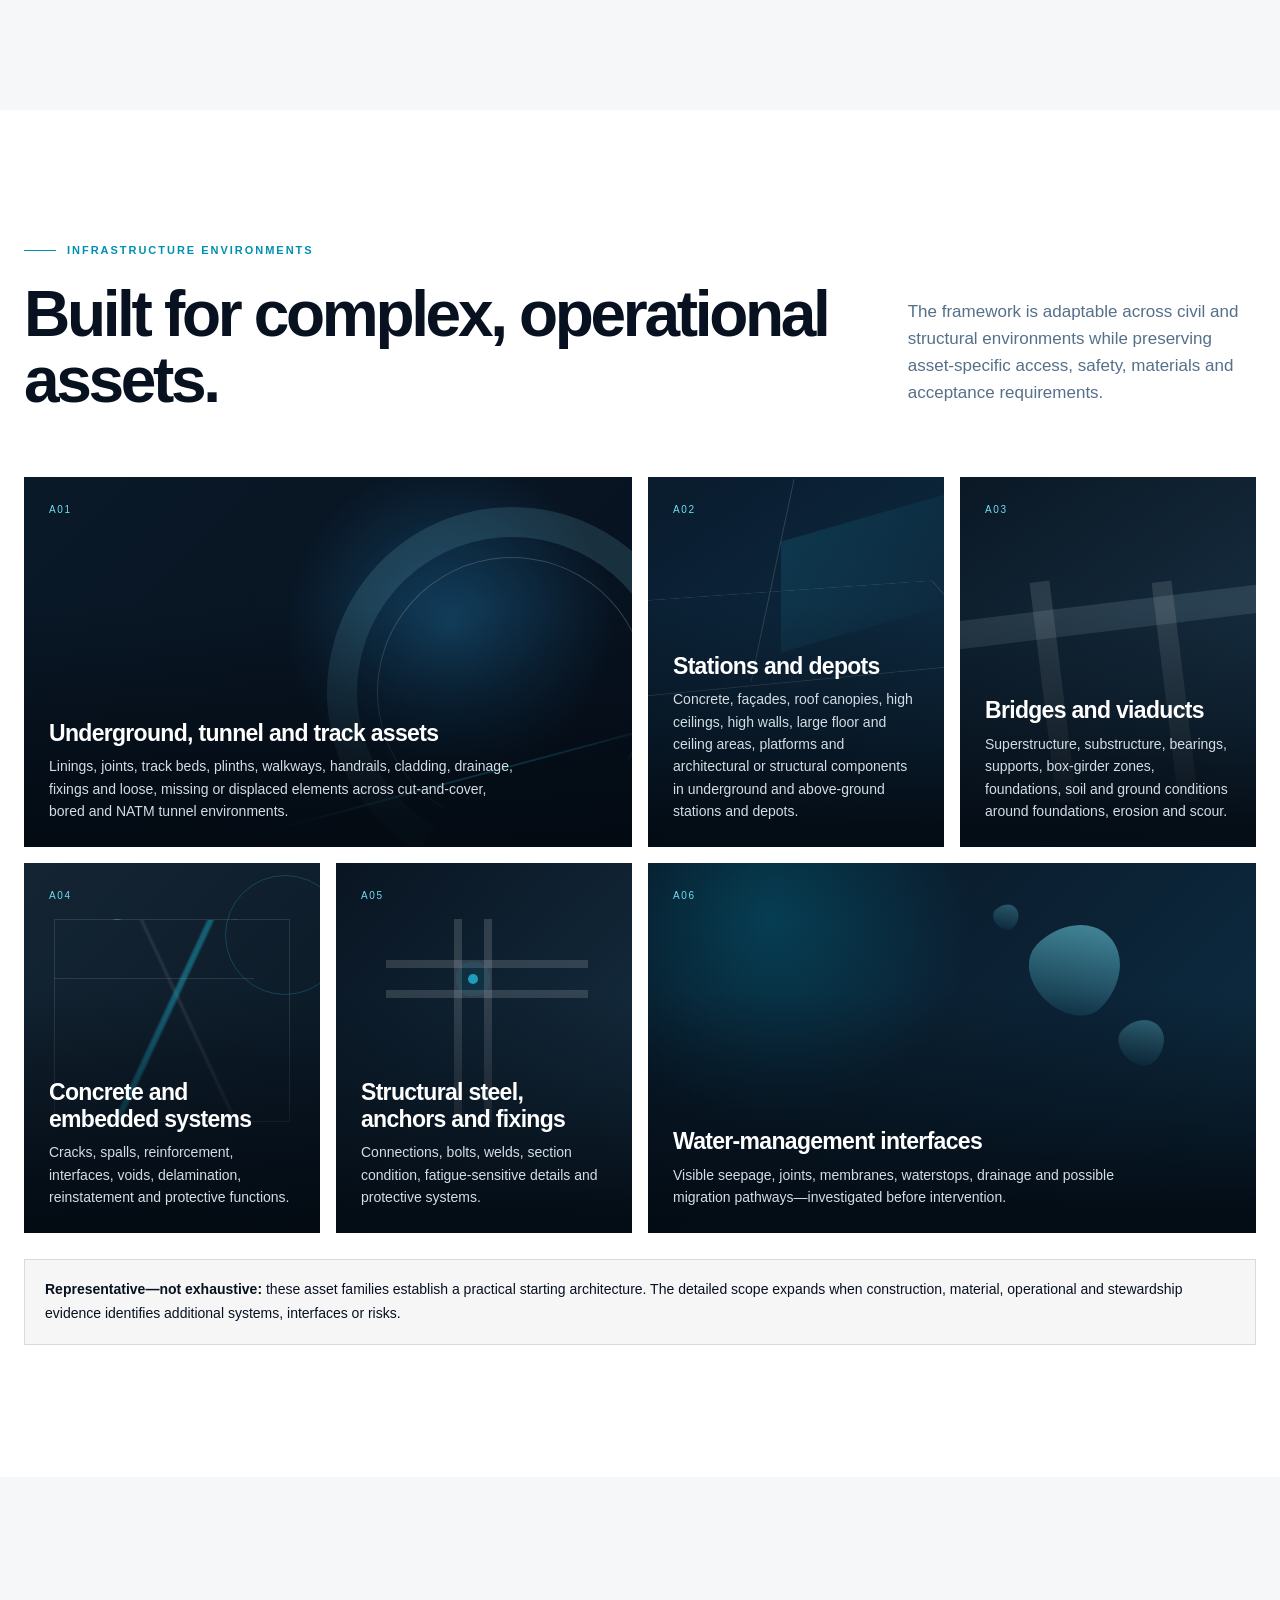
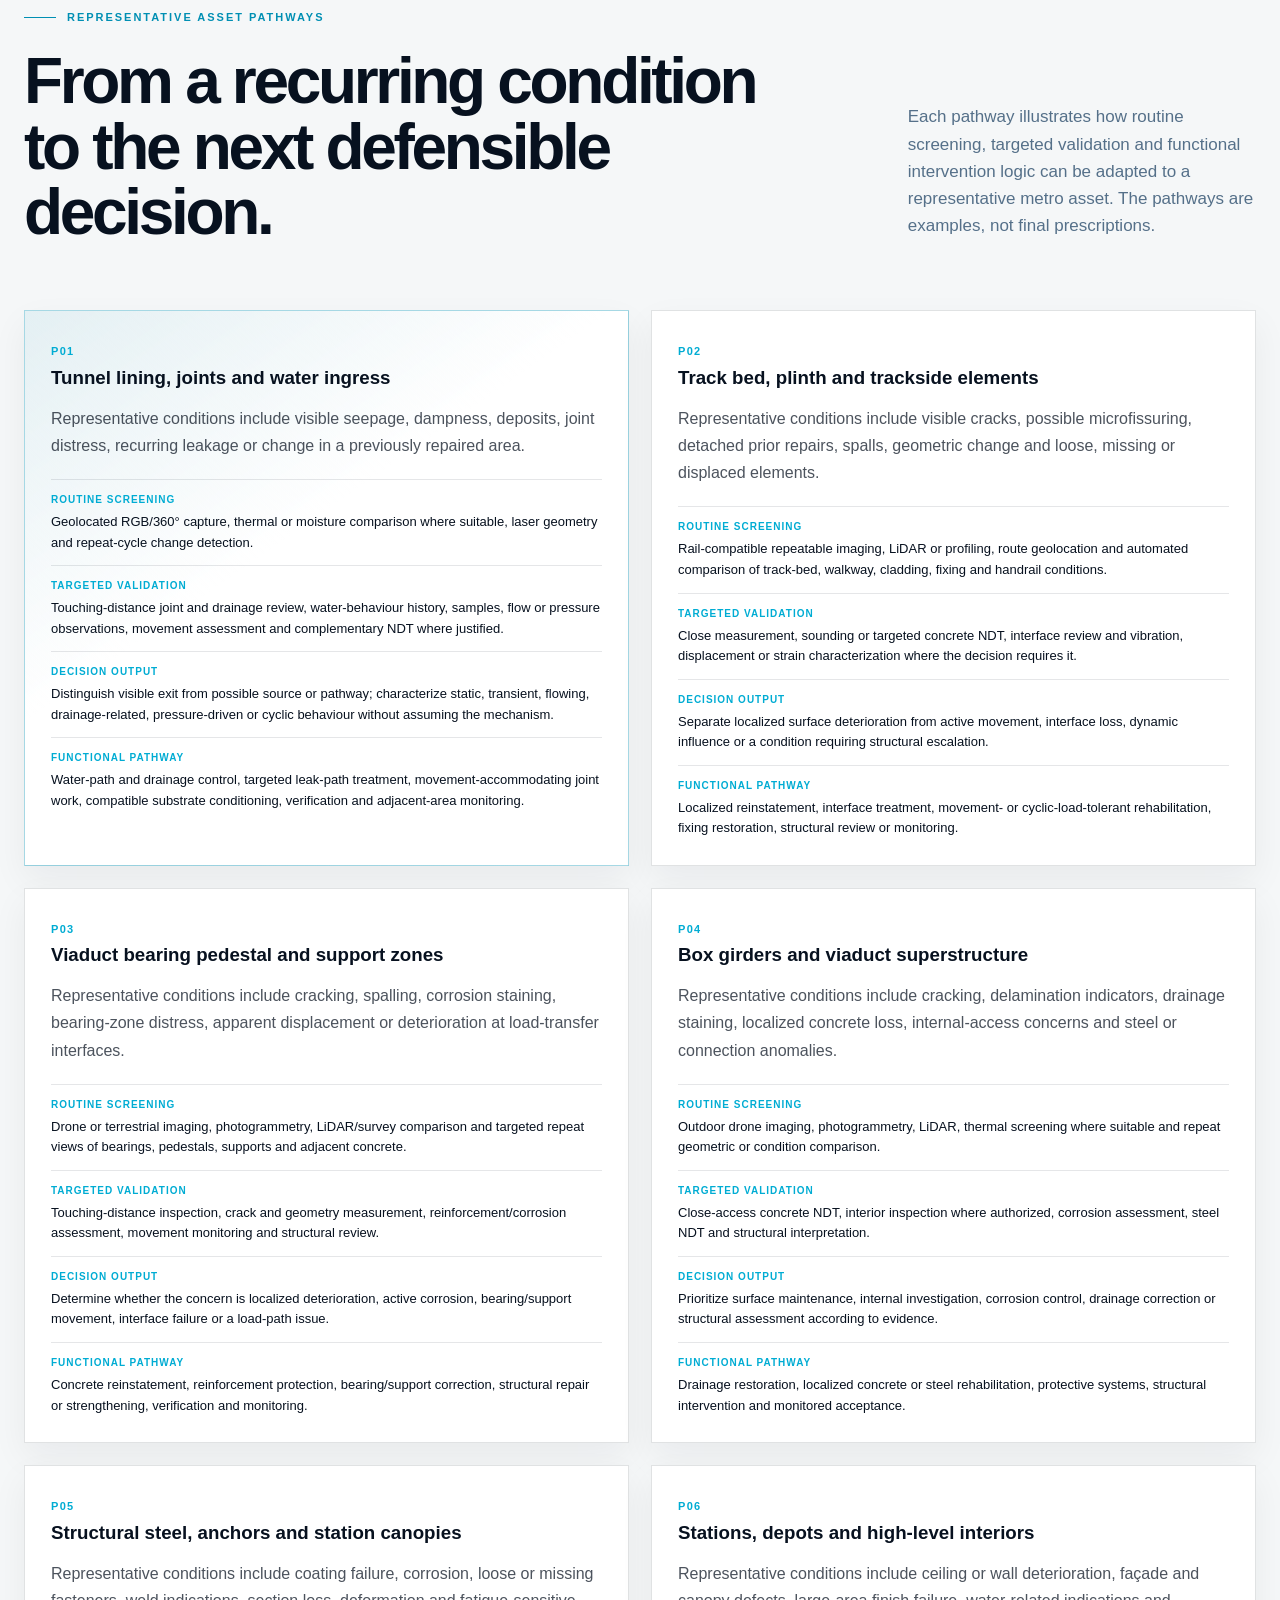
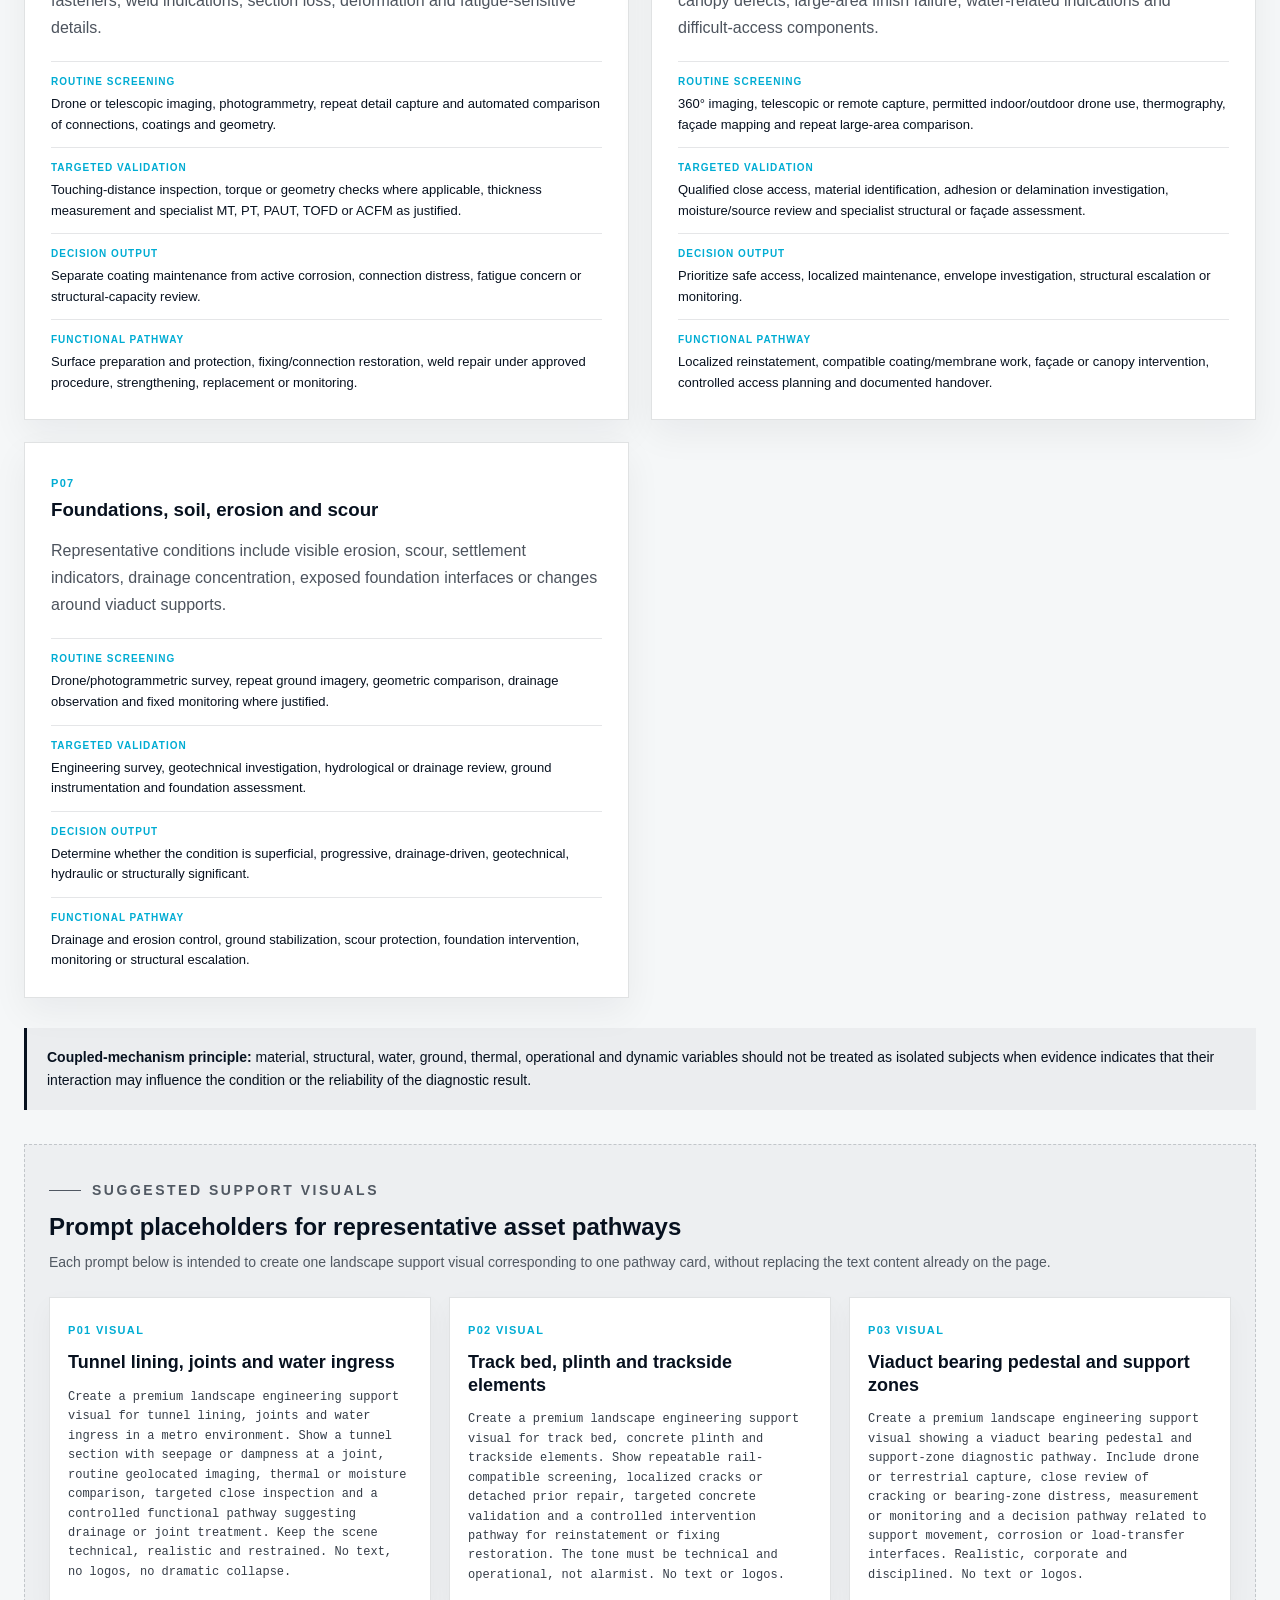
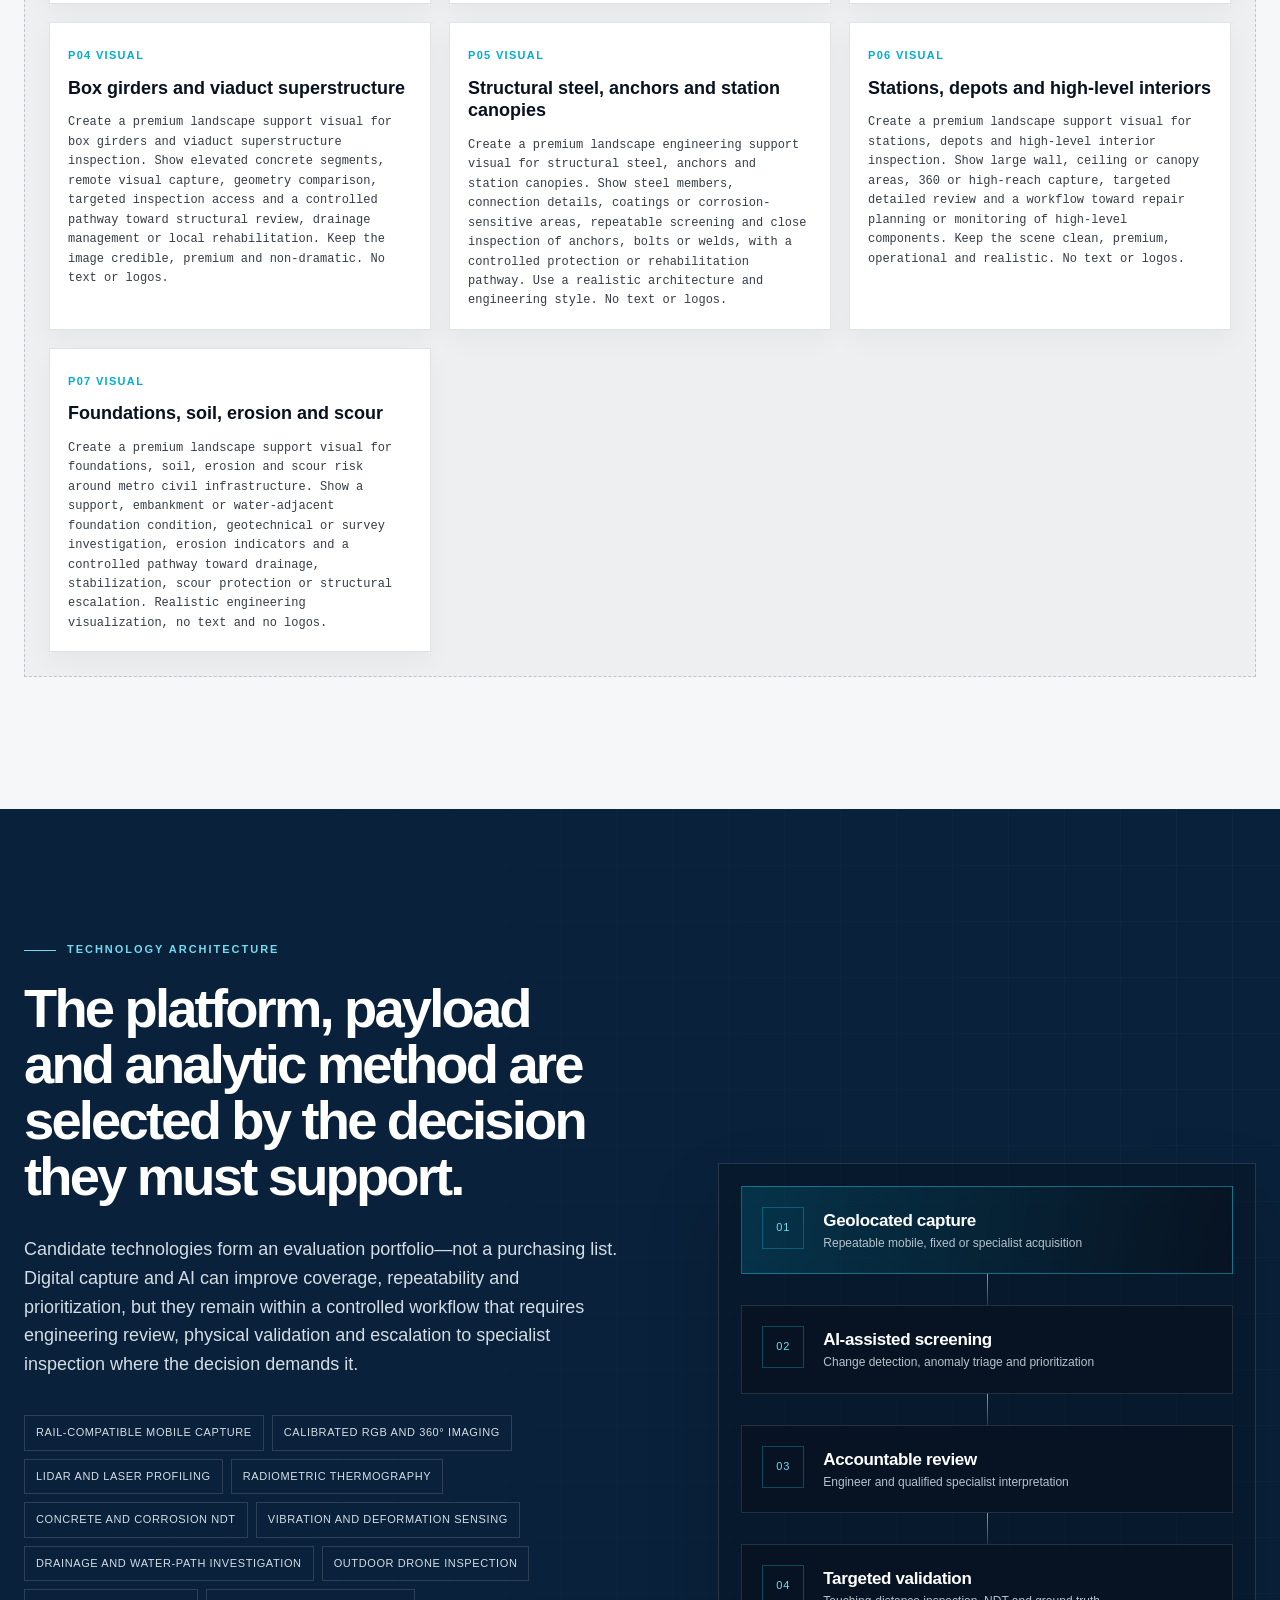
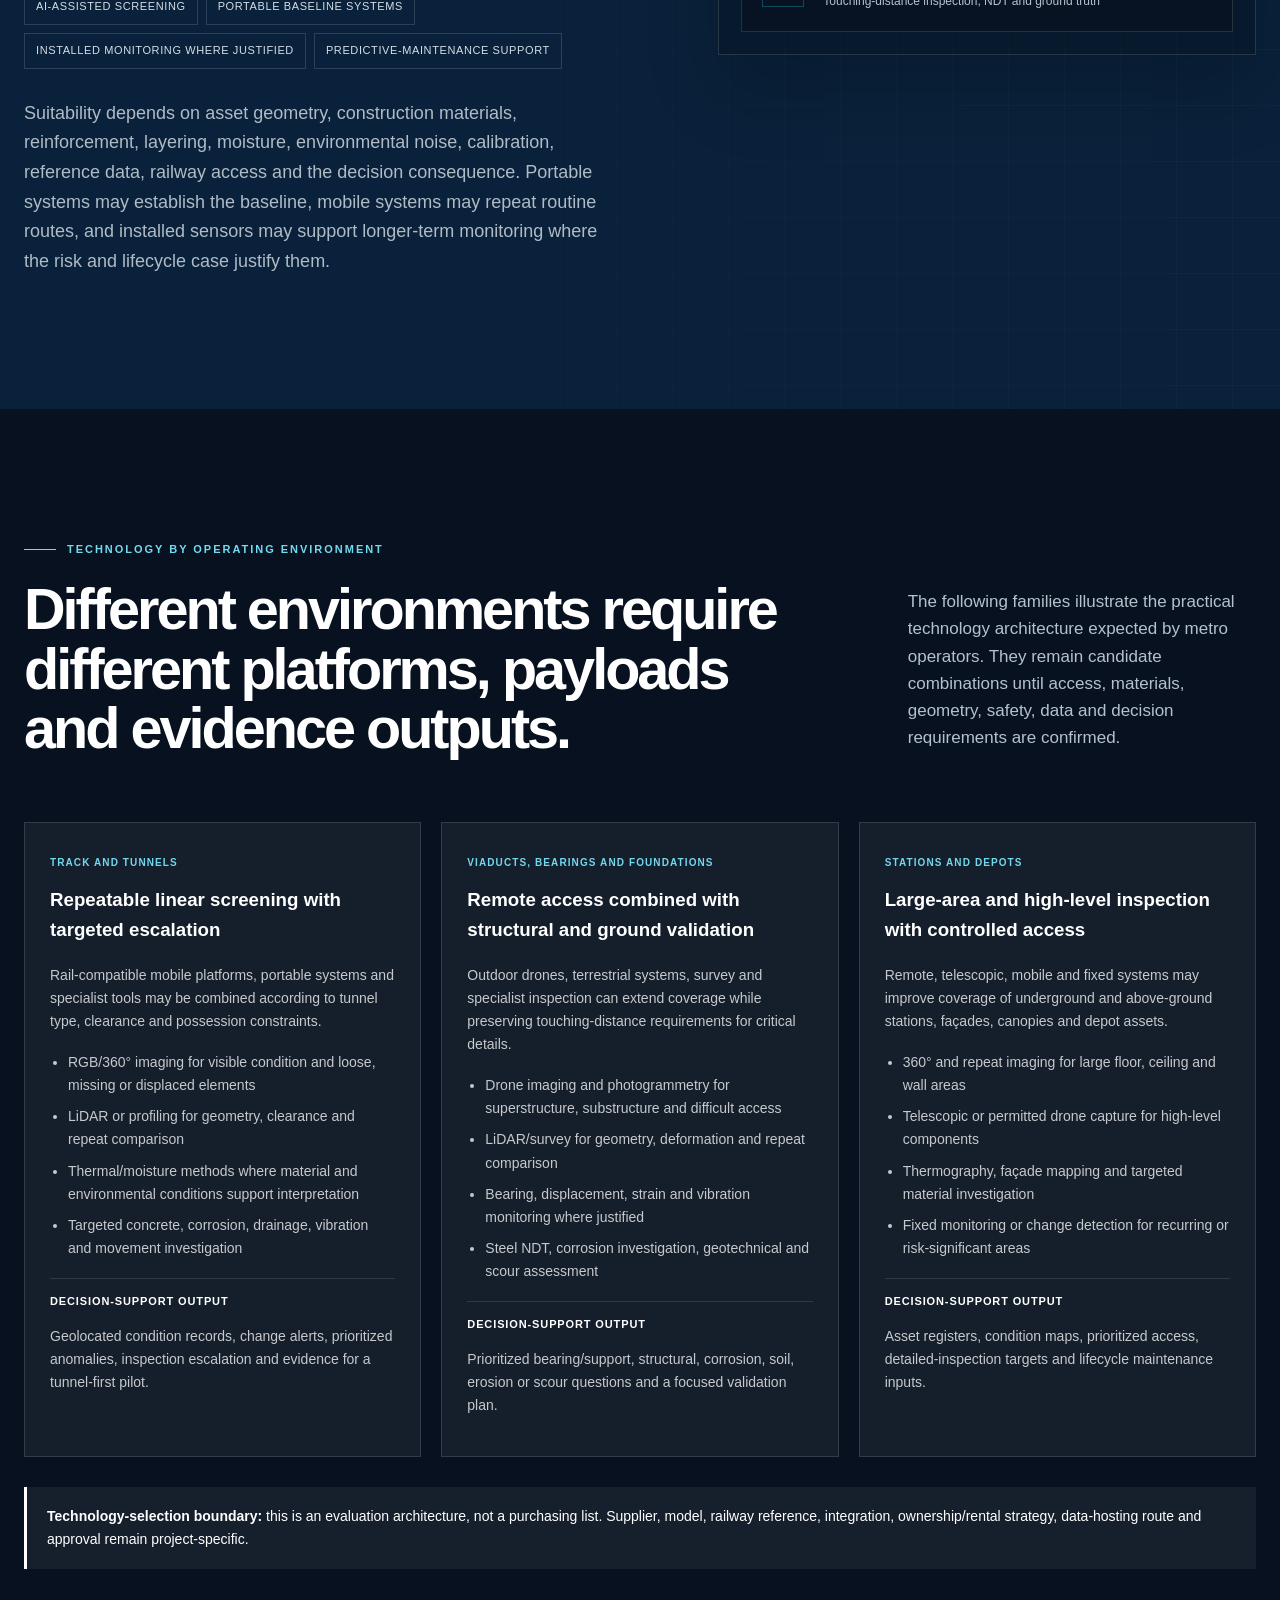
==== commit a23aed8f: "Add files via upload" ====
--- a/index.html
+++ b/index.html
@@ -24,7 +24,7 @@
 <link href="assets/brand/favicon-32x32.png" rel="icon" sizes="32x32" type="image/png"/>
 <link href="assets/brand/apple-touch-icon.png" rel="apple-touch-icon"/>
 <link href="site.webmanifest" rel="manifest"/>
-<link href="assets/css/styles.css?v=20260728-8" rel="stylesheet"/>
+<link href="assets/css/styles.css?v=20260729-1" rel="stylesheet"/>
 <script type="application/ld+json">{
   "@context": "https://schema.org",
   "@type": "Organization",
@@ -256,6 +256,99 @@
     .pilot-metric { padding: 20px; }
     .pilot-metrics,
     .expertise-list { grid-template-columns: 1fr; }
+  }
+
+
+  /* July 29 2026 content refinement: card spacing + visual prompt placeholders */
+  .capability-card { justify-content: flex-start; }
+  .capability-card h3 { margin: 16px 0 14px; max-width: none; }
+  .capability-card__kicker + h3 { margin-top: 10px; }
+  .capability-card p { margin: 0; }
+  .capability-card ul { margin-top: 18px; }
+
+  .visual-prompts {
+    margin-top: 34px;
+    padding: 24px;
+    border: 1px dashed rgba(7,17,31,.18);
+    background: rgba(7,17,31,.03);
+  }
+  .visual-prompts__intro p {
+    margin: 10px 0 0;
+    color: rgba(7,17,31,.68);
+    font-size: 14px;
+    line-height: 1.7;
+  }
+  .visual-prompts__intro h3 {
+    margin: 10px 0 0;
+    font-size: 24px;
+    line-height: 1.18;
+  }
+  .visual-prompts__intro .eyebrow,
+  .visual-prompts .eyebrow { margin-bottom: 0; }
+  .prompt-grid {
+    display: grid;
+    grid-template-columns: repeat(3, minmax(0, 1fr));
+    gap: 18px;
+    margin-top: 22px;
+  }
+  .prompt-grid--two { grid-template-columns: repeat(2, minmax(0, 1fr)); }
+  .prompt-grid--one { grid-template-columns: 1fr; }
+  .prompt-card {
+    padding: 18px;
+    border: 1px solid rgba(7,17,31,.12);
+    background: #fff;
+    box-shadow: 0 10px 24px rgba(7,17,31,.04);
+  }
+  .prompt-card__label {
+    display: inline-flex;
+    margin-bottom: 12px;
+    color: var(--cyan-500, #008fb3);
+    font-size: 11px;
+    font-weight: 800;
+    letter-spacing: .12em;
+    text-transform: uppercase;
+  }
+  .prompt-card h4 {
+    margin: 0;
+    font-size: 18px;
+    line-height: 1.25;
+  }
+  .prompt-card__note {
+    margin: 10px 0 0;
+    color: rgba(7,17,31,.65);
+    font-size: 13px;
+    line-height: 1.6;
+  }
+  .prompt-card pre {
+    margin: 14px 0 0;
+    white-space: pre-wrap;
+    word-break: break-word;
+    font: 12px/1.62 ui-monospace, SFMono-Regular, Menlo, Monaco, Consolas, "Liberation Mono", "Courier New", monospace;
+    color: rgba(7,17,31,.82);
+  }
+  .section--ink .visual-prompts,
+  .company.section--ink .visual-prompts {
+    border-color: rgba(115,215,237,.22);
+    background: rgba(255,255,255,.045);
+  }
+  .section--ink .visual-prompts__intro p,
+  .company.section--ink .visual-prompts__intro p,
+  .section--ink .prompt-card__note,
+  .company.section--ink .prompt-card__note { color: rgba(255,255,255,.72); }
+  .section--ink .prompt-card,
+  .company.section--ink .prompt-card {
+    border-color: rgba(255,255,255,.12);
+    background: rgba(255,255,255,.04);
+    box-shadow: none;
+  }
+  .section--ink .prompt-card pre,
+  .company.section--ink .prompt-card pre { color: rgba(255,255,255,.84); }
+  @media (max-width: 1100px) {
+    .prompt-grid,
+    .prompt-grid--two { grid-template-columns: 1fr; }
+  }
+  @media (max-width: 760px) {
+    .visual-prompts { padding: 20px; }
   }
 
 </style></head>
@@ -316,7 +409,7 @@
 <div aria-hidden="true" class="section-number">01</div>
 <div class="statement__content reveal">
 <p class="eyebrow eyebrow--dark"><span></span> Our position</p>
-<h2>An integrated point of responsibility and one coordinated solution source—not a universal product, a single sensor or an unsupported promise.</h2>
+<h2>An integrated point of responsibility and one coordinated solution source, not a universal product, a single sensor or an unsupported promise.</h2>
 <p>AegisCrete connects project context, asset, material and stewardship intelligence, specialist disciplines, digital data, controlled field delivery, verification and knowledge transfer into one traceable decision pathway. Different assets may require different platforms, methods, partners and solution categories.</p>
 </div>
 <div class="statement__aside reveal reveal--delay">
@@ -474,6 +567,35 @@
 <p>Geolocated defect registers, repeat-image comparison, change detection, acceptance records, predictive-maintenance support, operating procedures, training, handover and maintenance integration.</p>
 </article>
 </div>
+
+<div class="visual-prompts reveal">
+<div class="visual-prompts__intro">
+<p class="eyebrow eyebrow--dark"><span></span> Suggested support visuals</p>
+<h3>Prompt placeholders for coordinated capability layers</h3>
+<p>Generate the visuals in a separate image-generation conversation, then replace these prompt cards with the final image cards or thumbnails.</p>
+</div>
+<div class="prompt-grid">
+<article class="prompt-card">
+<span class="prompt-card__label">CCL-01</span>
+<h4>Asset, material and stewardship intelligence</h4>
+<p class="prompt-card__note">Suggested small landscape support visual</p>
+<pre>Create a premium landscape engineering visual tile showing metro infrastructure asset, material and stewardship intelligence. Include layered as-built records, a tunnel or station structural fragment, material samples, waterproofing or drainage cues, repair-history references and a disciplined evidence dashboard. Style: high-end corporate engineering visualization, realistic-digital hybrid, clean and restrained, concrete grey, steel and dark navy tones with subtle cyan accents. No logos, no readable small text and no dramatic failure scene.</pre>
+</article>
+<article class="prompt-card">
+<span class="prompt-card__label">CCL-02</span>
+<h4>Automated routine inspection architecture</h4>
+<p class="prompt-card__note">Suggested small landscape support visual</p>
+<pre>Create a premium landscape visual tile showing automated routine inspection architecture for metro assets. Show a coordinated family of platforms such as a rail-compatible tunnel robot, an outdoor drone near a viaduct, a terrestrial LiDAR tripod and a telescopic or high-reach inspection unit, all connected through repeatable geolocated data capture. Style: realistic architectural-engineering visualization with dark navy and steel tones, subtle cyan overlays, clean lighting, no logos and no readable text.</pre>
+</article>
+<article class="prompt-card">
+<span class="prompt-card__label">CCL-03</span>
+<h4>Rehabilitation, protection and controlled delivery</h4>
+<p class="prompt-card__note">Suggested small landscape support visual</p>
+<pre>Create a premium landscape visual tile showing controlled rehabilitation, protection and delivery for metro infrastructure. Illustrate carefully planned repair execution, joint or drainage management, localized reinstatement, corrosion control, protective treatment, verification steps and lifecycle monitoring handover. Show controlled access, professional execution and measurable verification rather than an emergency scene. Use a refined corporate engineering style, concrete grey and dark navy with restrained cyan accents, no logos and no text.</pre>
+</article>
+</div>
+</div>
+
 </div>
 </section>
 <section aria-labelledby="assets-title" class="assets section" id="infrastructure">
@@ -602,6 +724,24 @@
 </article>
 </div>
 <p class="proposal-note"><strong>Coupled-mechanism principle:</strong> material, structural, water, ground, thermal, operational and dynamic variables should not be treated as isolated subjects when evidence indicates that their interaction may influence the condition or the reliability of the diagnostic result.</p>
+
+<div class="visual-prompts reveal">
+<div class="visual-prompts__intro">
+<p class="eyebrow eyebrow--dark"><span></span> Suggested support visuals</p>
+<h3>Prompt placeholders for representative asset pathways</h3>
+<p>Each prompt below is intended to create one landscape support visual corresponding to one pathway card, without replacing the text content already on the page.</p>
+</div>
+<div class="prompt-grid">
+<article class="prompt-card"><span class="prompt-card__label">P01 visual</span><h4>Tunnel lining, joints and water ingress</h4><pre>Create a premium landscape engineering support visual for tunnel lining, joints and water ingress in a metro environment. Show a tunnel section with seepage or dampness at a joint, routine geolocated imaging, thermal or moisture comparison, targeted close inspection and a controlled functional pathway suggesting drainage or joint treatment. Keep the scene technical, realistic and restrained. No text, no logos, no dramatic collapse.</pre></article>
+<article class="prompt-card"><span class="prompt-card__label">P02 visual</span><h4>Track bed, plinth and trackside elements</h4><pre>Create a premium landscape engineering support visual for track bed, concrete plinth and trackside elements. Show repeatable rail-compatible screening, localized cracks or detached prior repair, targeted concrete validation and a controlled intervention pathway for reinstatement or fixing restoration. The tone must be technical and operational, not alarmist. No text or logos.</pre></article>
+<article class="prompt-card"><span class="prompt-card__label">P03 visual</span><h4>Viaduct bearing pedestal and support zones</h4><pre>Create a premium landscape engineering support visual showing a viaduct bearing pedestal and support-zone diagnostic pathway. Include drone or terrestrial capture, close review of cracking or bearing-zone distress, measurement or monitoring and a decision pathway related to support movement, corrosion or load-transfer interfaces. Realistic, corporate and disciplined. No text or logos.</pre></article>
+<article class="prompt-card"><span class="prompt-card__label">P04 visual</span><h4>Box girders and viaduct superstructure</h4><pre>Create a premium landscape support visual for box girders and viaduct superstructure inspection. Show elevated concrete segments, remote visual capture, geometry comparison, targeted inspection access and a controlled pathway toward structural review, drainage management or local rehabilitation. Keep the image credible, premium and non-dramatic. No text or logos.</pre></article>
+<article class="prompt-card"><span class="prompt-card__label">P05 visual</span><h4>Structural steel, anchors and station canopies</h4><pre>Create a premium landscape engineering support visual for structural steel, anchors and station canopies. Show steel members, connection details, coatings or corrosion-sensitive areas, repeatable screening and close inspection of anchors, bolts or welds, with a controlled protection or rehabilitation pathway. Use a realistic architecture and engineering style. No text or logos.</pre></article>
+<article class="prompt-card"><span class="prompt-card__label">P06 visual</span><h4>Stations, depots and high-level interiors</h4><pre>Create a premium landscape support visual for stations, depots and high-level interior inspection. Show large wall, ceiling or canopy areas, 360 or high-reach capture, targeted detailed review and a workflow toward repair planning or monitoring of high-level components. Keep the scene clean, premium, operational and realistic. No text or logos.</pre></article>
+<article class="prompt-card"><span class="prompt-card__label">P07 visual</span><h4>Foundations, soil, erosion and scour</h4><pre>Create a premium landscape support visual for foundations, soil, erosion and scour risk around metro civil infrastructure. Show a support, embankment or water-adjacent foundation condition, geotechnical or survey investigation, erosion indicators and a controlled pathway toward drainage, stabilization, scour protection or structural escalation. Realistic engineering visualization, no text and no logos.</pre></article>
+</div>
+</div>
+
 </div>
 </section>
 <section aria-labelledby="technology-title" class="technology section section--blue" id="technology">
@@ -693,6 +833,22 @@
 </article>
 </div>
 <p class="proposal-note"><strong>Technology-selection boundary:</strong> this is an evaluation architecture, not a purchasing list. Supplier, model, railway reference, integration, ownership/rental strategy, data-hosting route and approval remain project-specific.</p>
+
+<div class="visual-prompts reveal">
+<div class="visual-prompts__intro">
+<p class="eyebrow"><span></span> Suggested support visual</p>
+<h3>Prompt placeholder for technology by operating environment</h3>
+<p>Use this prompt to generate one wide support visual below this section.</p>
+</div>
+<div class="prompt-grid prompt-grid--one">
+<article class="prompt-card">
+<span class="prompt-card__label">TOE-01</span>
+<h4>Technology by operating environment</h4>
+<pre>Create a premium landscape infographic-style engineering visual showing technology by operating environment for metro infrastructure. Organize the image into three coherent zones: track and tunnel assets, viaducts or bearing and foundation zones, and stations or depots. In each zone, depict suitable inspection families such as rail-compatible mobile capture, RGB or 360 imaging, LiDAR or profiling, thermography, drone inspection outdoors only, high-reach capture, targeted NDT and monitoring where justified. Visually communicate that different environments require different platform and evidence combinations. Dark navy, steel and concrete grey palette with restrained cyan accents. No logos, no small readable text and no exaggerated failures.</pre>
+</article>
+</div>
+</div>
+
 </div>
 </section>
 <section aria-labelledby="inspection-model-title" class="capabilities section" id="inspection-model">
@@ -726,6 +882,22 @@
 <p>Coverage rate, route speed, setup time, operators, possession time, data-processing effort, escalation rate, false-result controls, repeatability and lifecycle cost.</p>
 </article>
 </div>
+
+<div class="visual-prompts reveal">
+<div class="visual-prompts__intro">
+<p class="eyebrow eyebrow--dark"><span></span> Suggested support visual</p>
+<h3>Prompt placeholder for the routine inspection operating model</h3>
+<p>Use this prompt to generate one support visual that complements the three cards above.</p>
+</div>
+<div class="prompt-grid prompt-grid--one">
+<article class="prompt-card">
+<span class="prompt-card__label">RIO-01</span>
+<h4>Routine inspection operating model</h4>
+<pre>Create a premium landscape engineering illustration showing a routine inspection operating model for metro infrastructure. Show three connected stages: automated or reduced-manpower routine screening, targeted touching-distance and specialist inspection, and pilot-based operational value metrics. Include repeatable capture, AI-assisted screening, geolocation and change detection in the first stage; qualified close inspection, NDT and engineering interpretation in the second; and measurable outputs such as coverage, setup time, escalation and repeatability in the third. Use a clean corporate engineering style, dark navy and steel tones with restrained cyan accents, no logos and no small readable text.</pre>
+</article>
+</div>
+</div>
+
 </div>
 </section>
 <section aria-labelledby="pilot-evidence-title" class="delivery section" id="pilot-evidence">
@@ -733,7 +905,7 @@
 <div class="section-heading section-heading--split reveal">
 <div>
 <p class="eyebrow eyebrow--dark"><span></span> What the pilot must demonstrate</p>
-<h2 id="pilot-evidence-title">Operational value must be measured—not assumed.</h2>
+<h2 id="pilot-evidence-title">Operational value must be measured, not assumed.</h2>
 </div>
 <p>A representative pilot should test the complete operating chain, from access and repeatable capture through engineering review, touching-distance validation, reporting and lifecycle use.</p>
 </div>
@@ -904,6 +1076,22 @@
 <div><span>03</span><strong>Qualified specialists where required</strong></div>
 <div><span>04</span><strong>Verification before scale</strong></div>
 </div>
+
+<div class="visual-prompts reveal">
+<div class="visual-prompts__intro">
+<p class="eyebrow"><span></span> Suggested support visual</p>
+<h3>Prompt placeholder for the AegisCrete model</h3>
+<p>Use this prompt to generate one support visual that complements the description of the coordination model.</p>
+</div>
+<div class="prompt-grid prompt-grid--one">
+<article class="prompt-card">
+<span class="prompt-card__label">ACM-01</span>
+<h4>About the AegisCrete model</h4>
+<pre>Create a premium landscape conceptual illustration of the AegisCrete model as an integrated coordination framework for metro infrastructure decisions. Show a central orchestration hub connected to field execution, materials and chemistry, specialist inspection and NDT, engineering disciplines, laboratories, digital decision support, AI-assisted screening, railway safety and access planning, verification, training, handover and lifecycle monitoring. The visual should communicate integration and accountability rather than a single product. Use a refined corporate engineering style, dark navy with concrete grey and cyan highlights, no logos and no small readable text.</pre>
+</article>
+</div>
+</div>
+
 </div>
 </section>
 <section aria-labelledby="contact-title" class="contact section" id="contact">
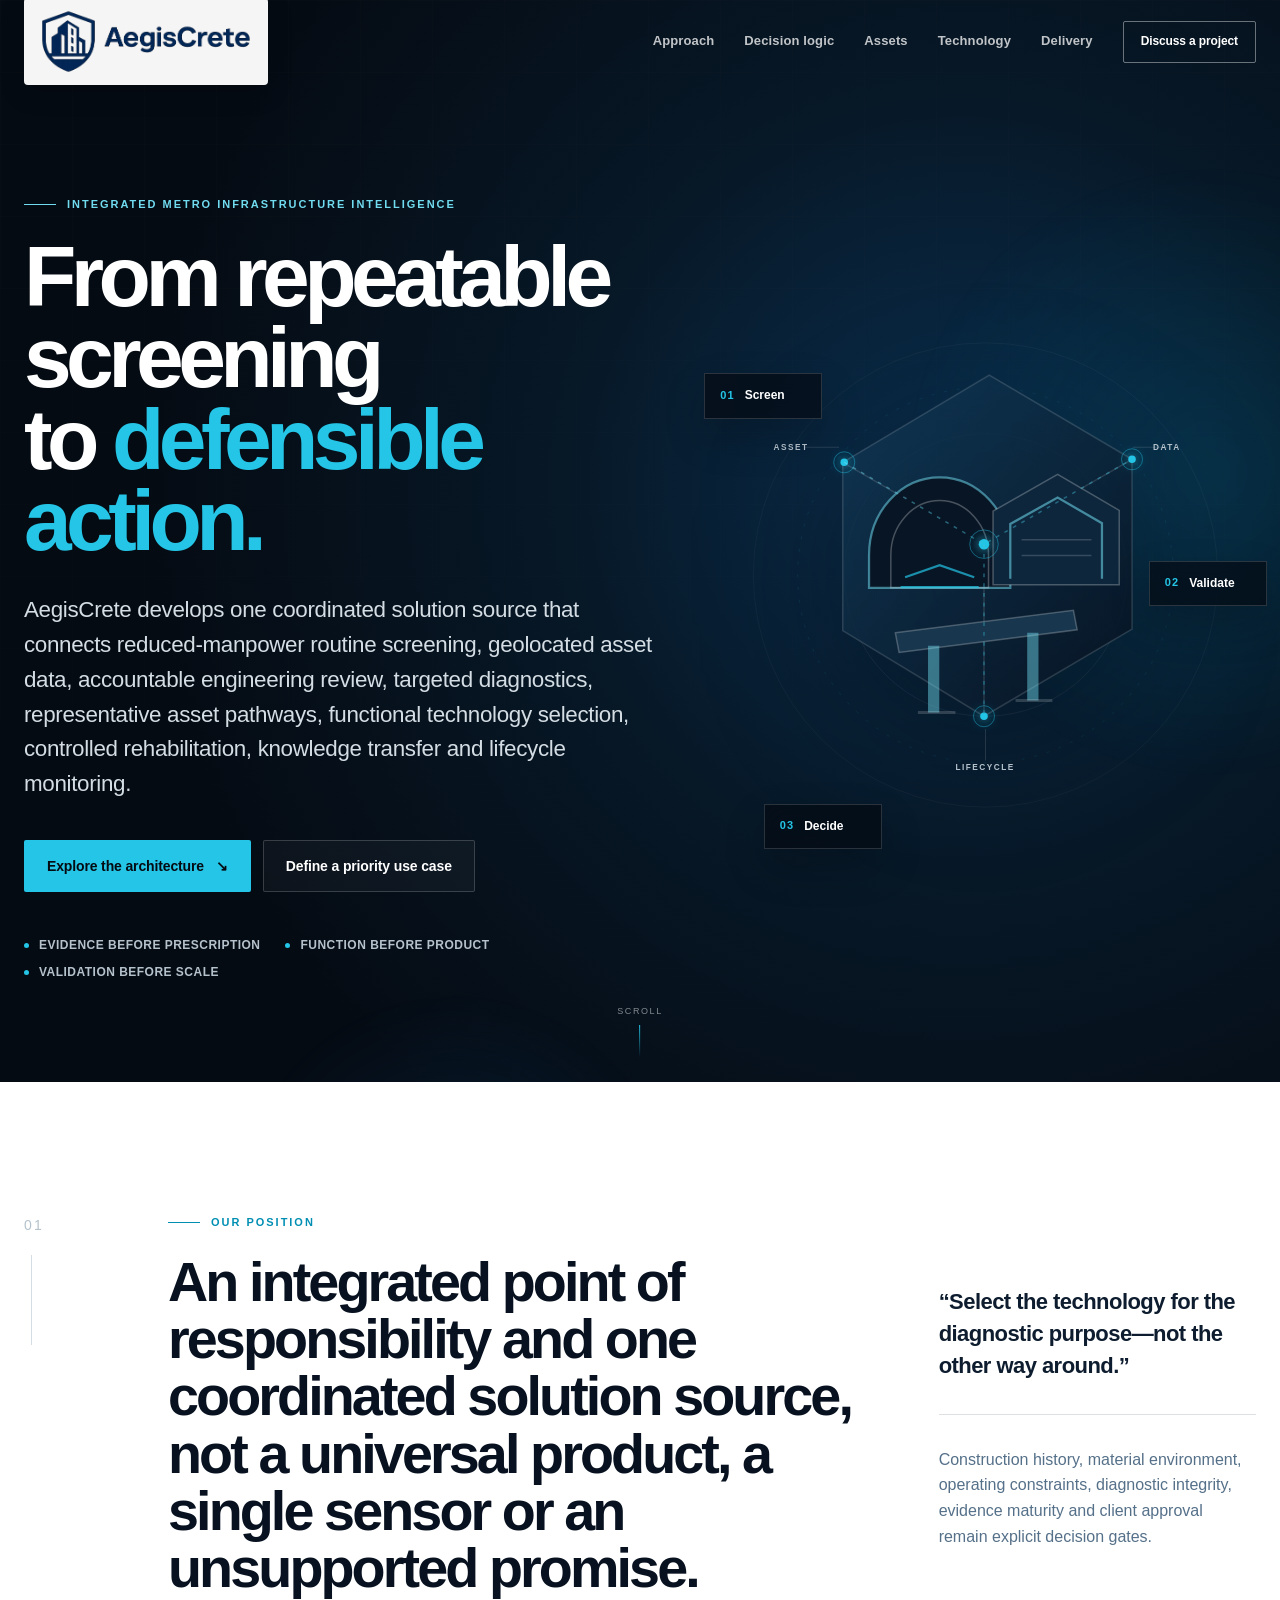
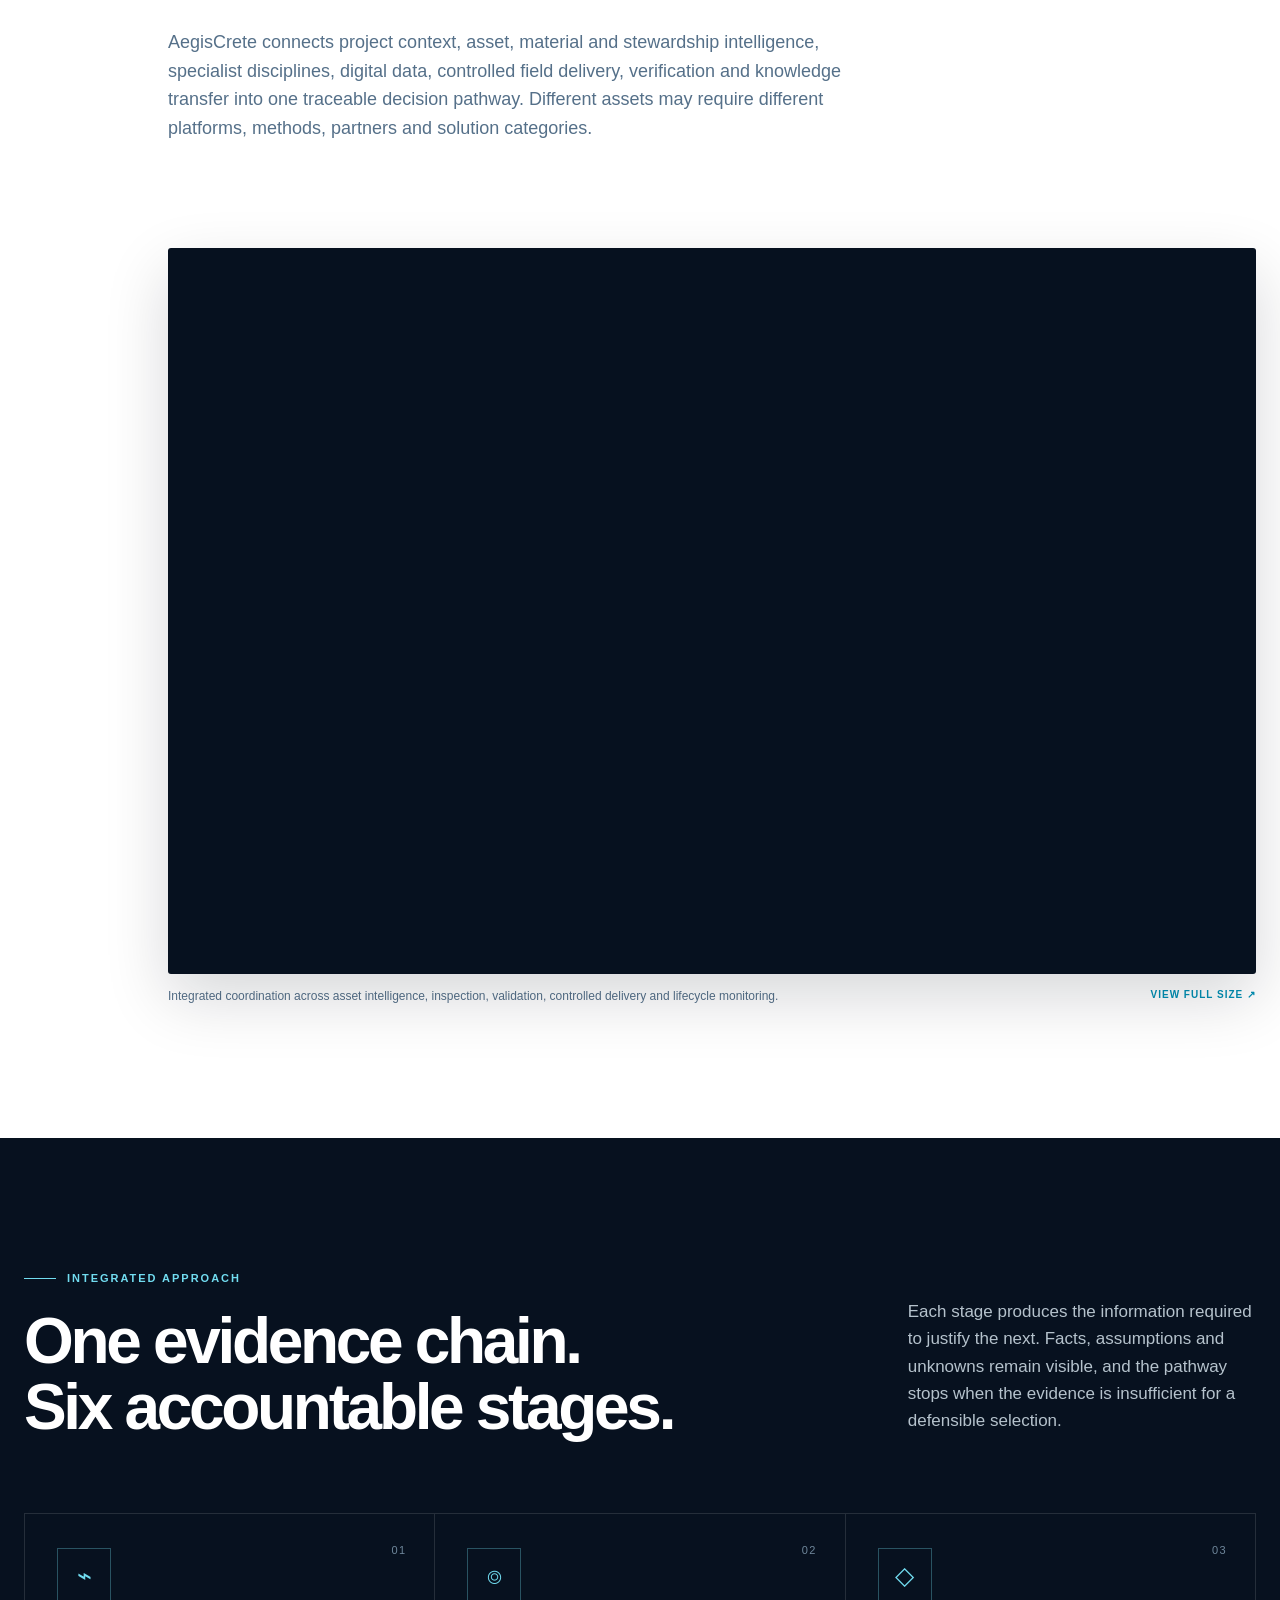
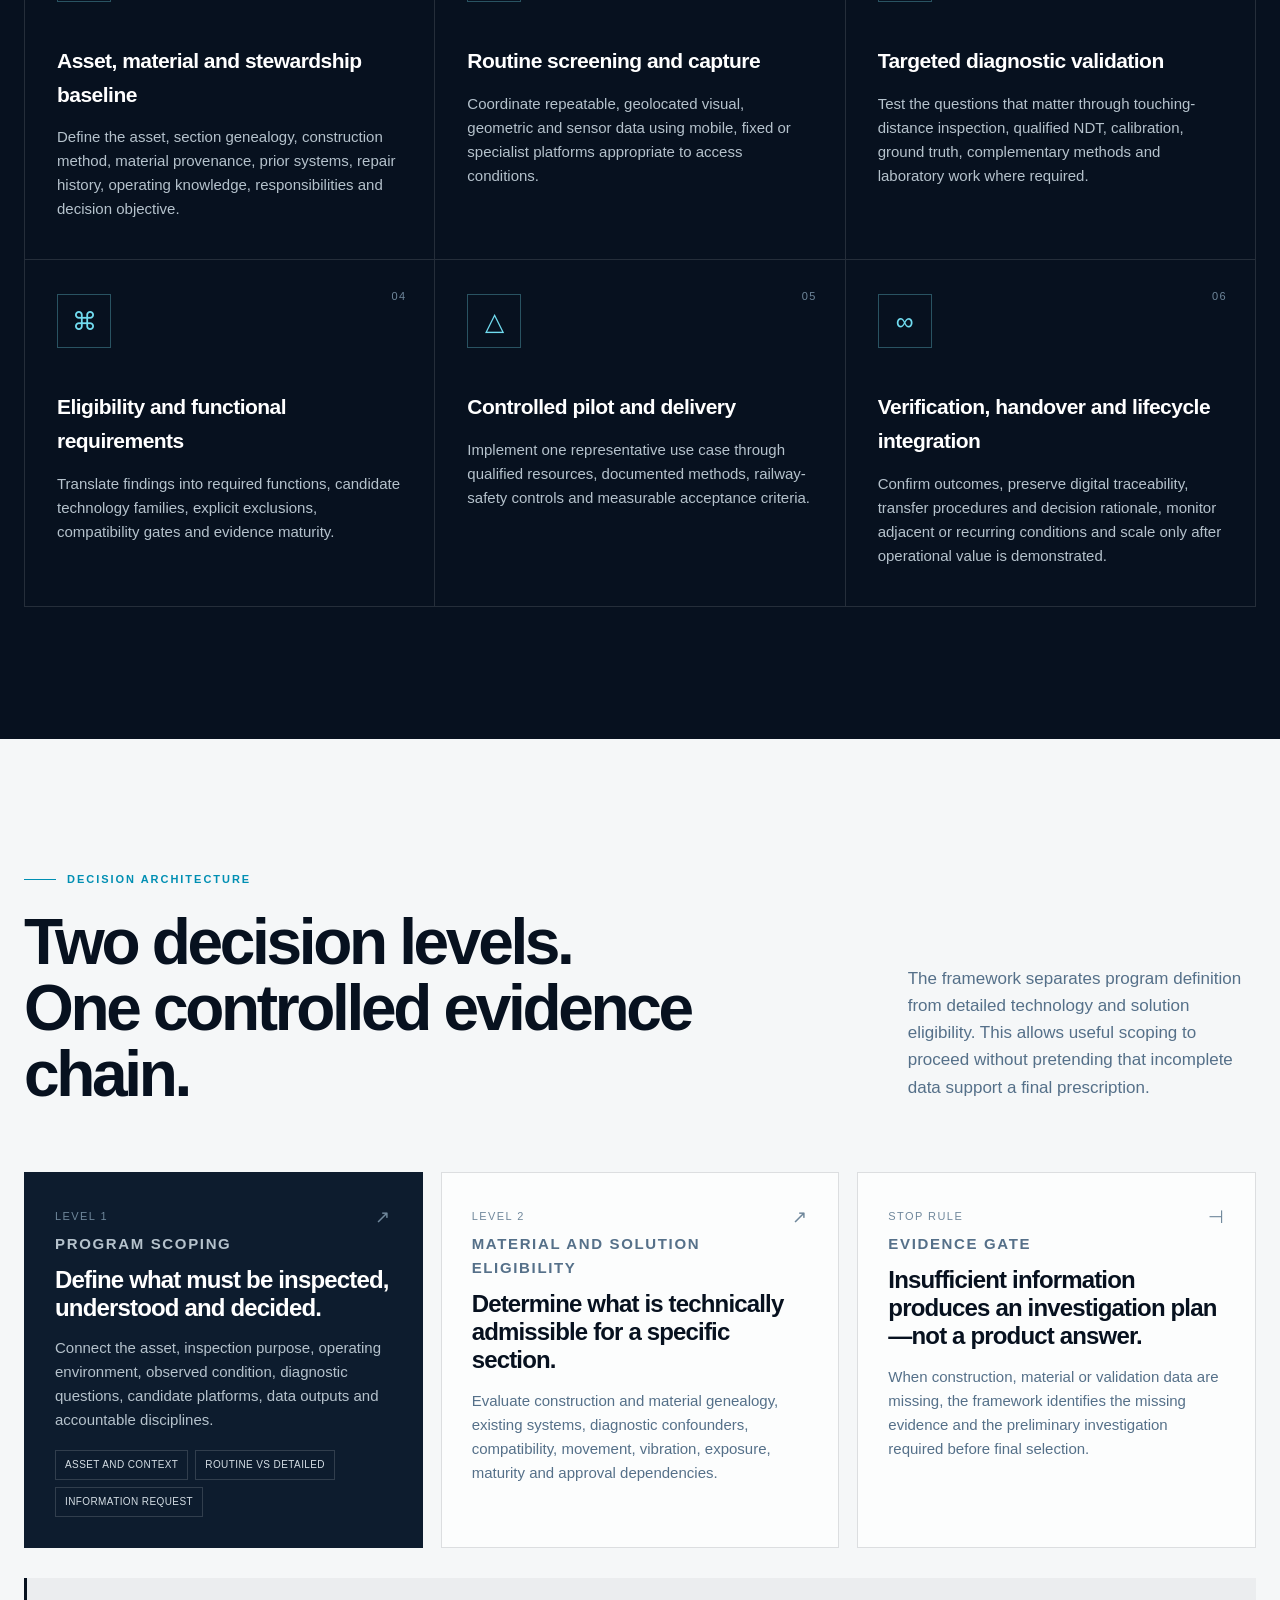
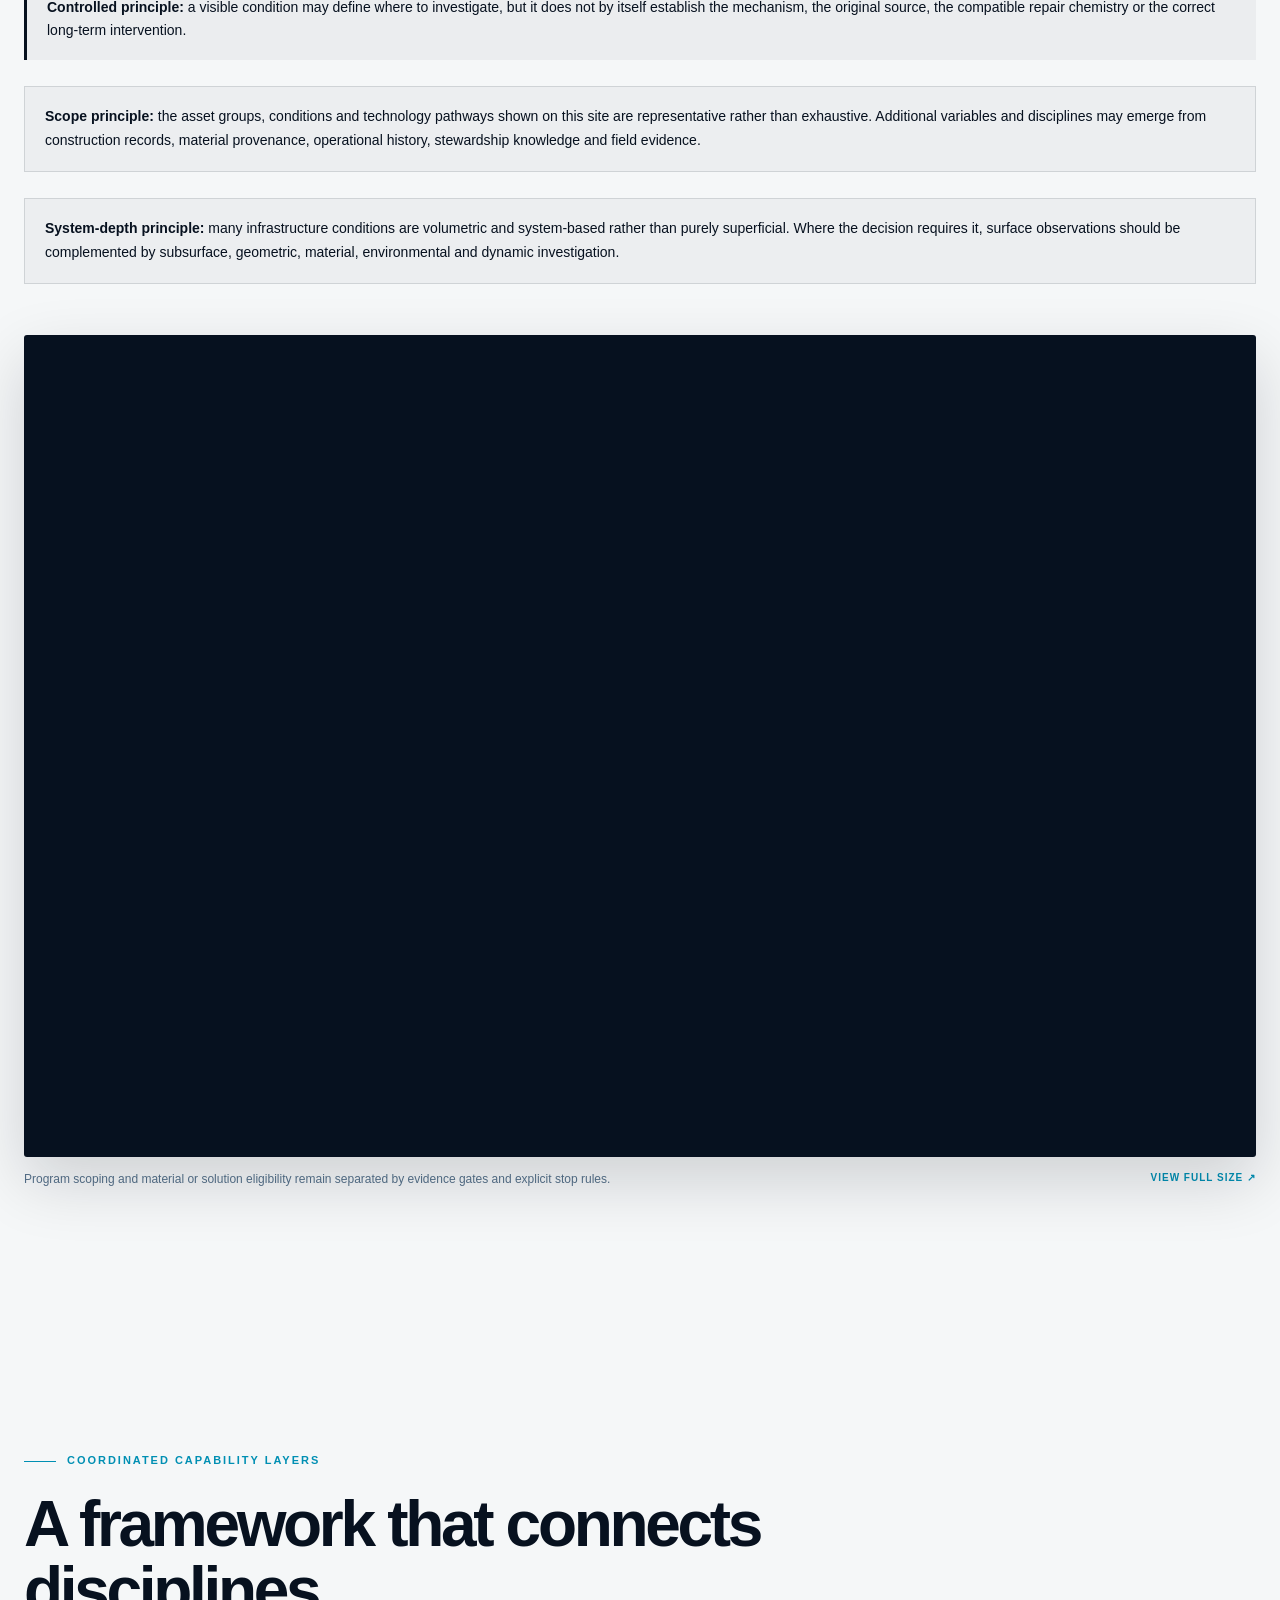
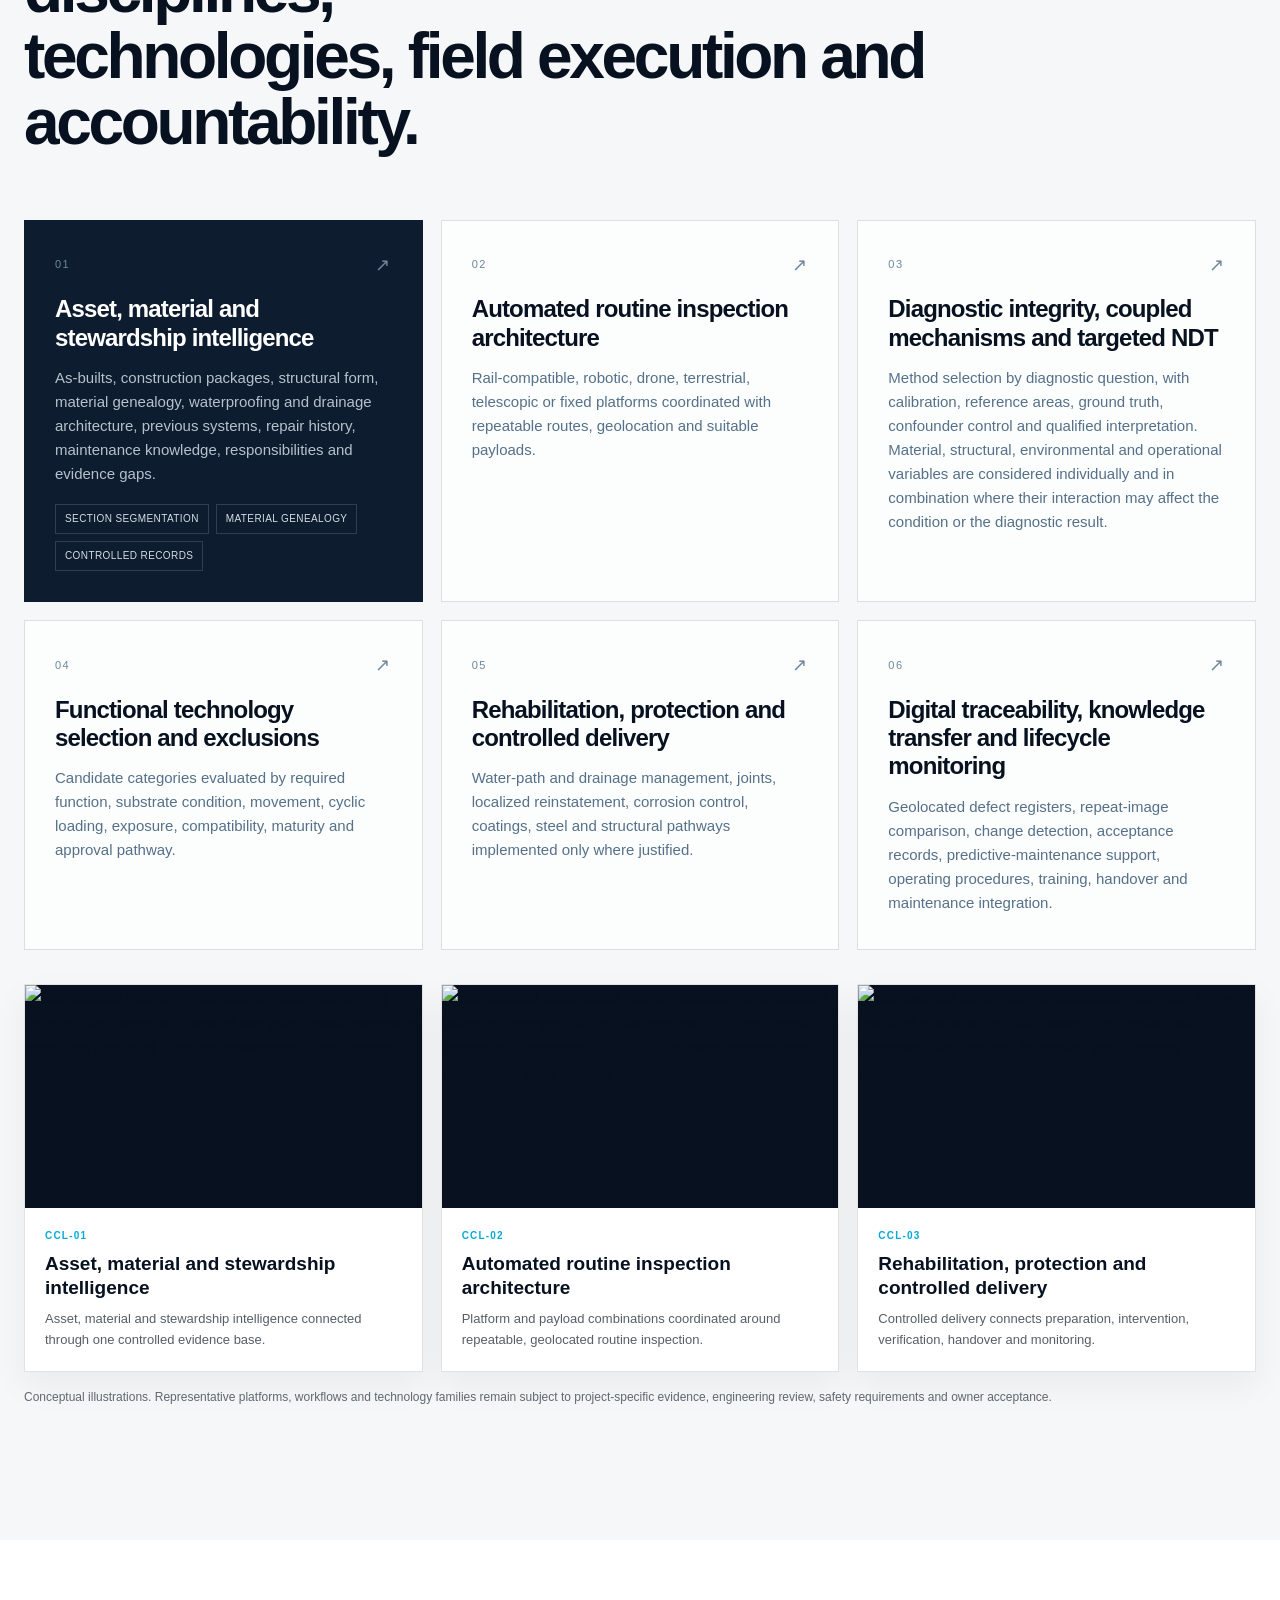
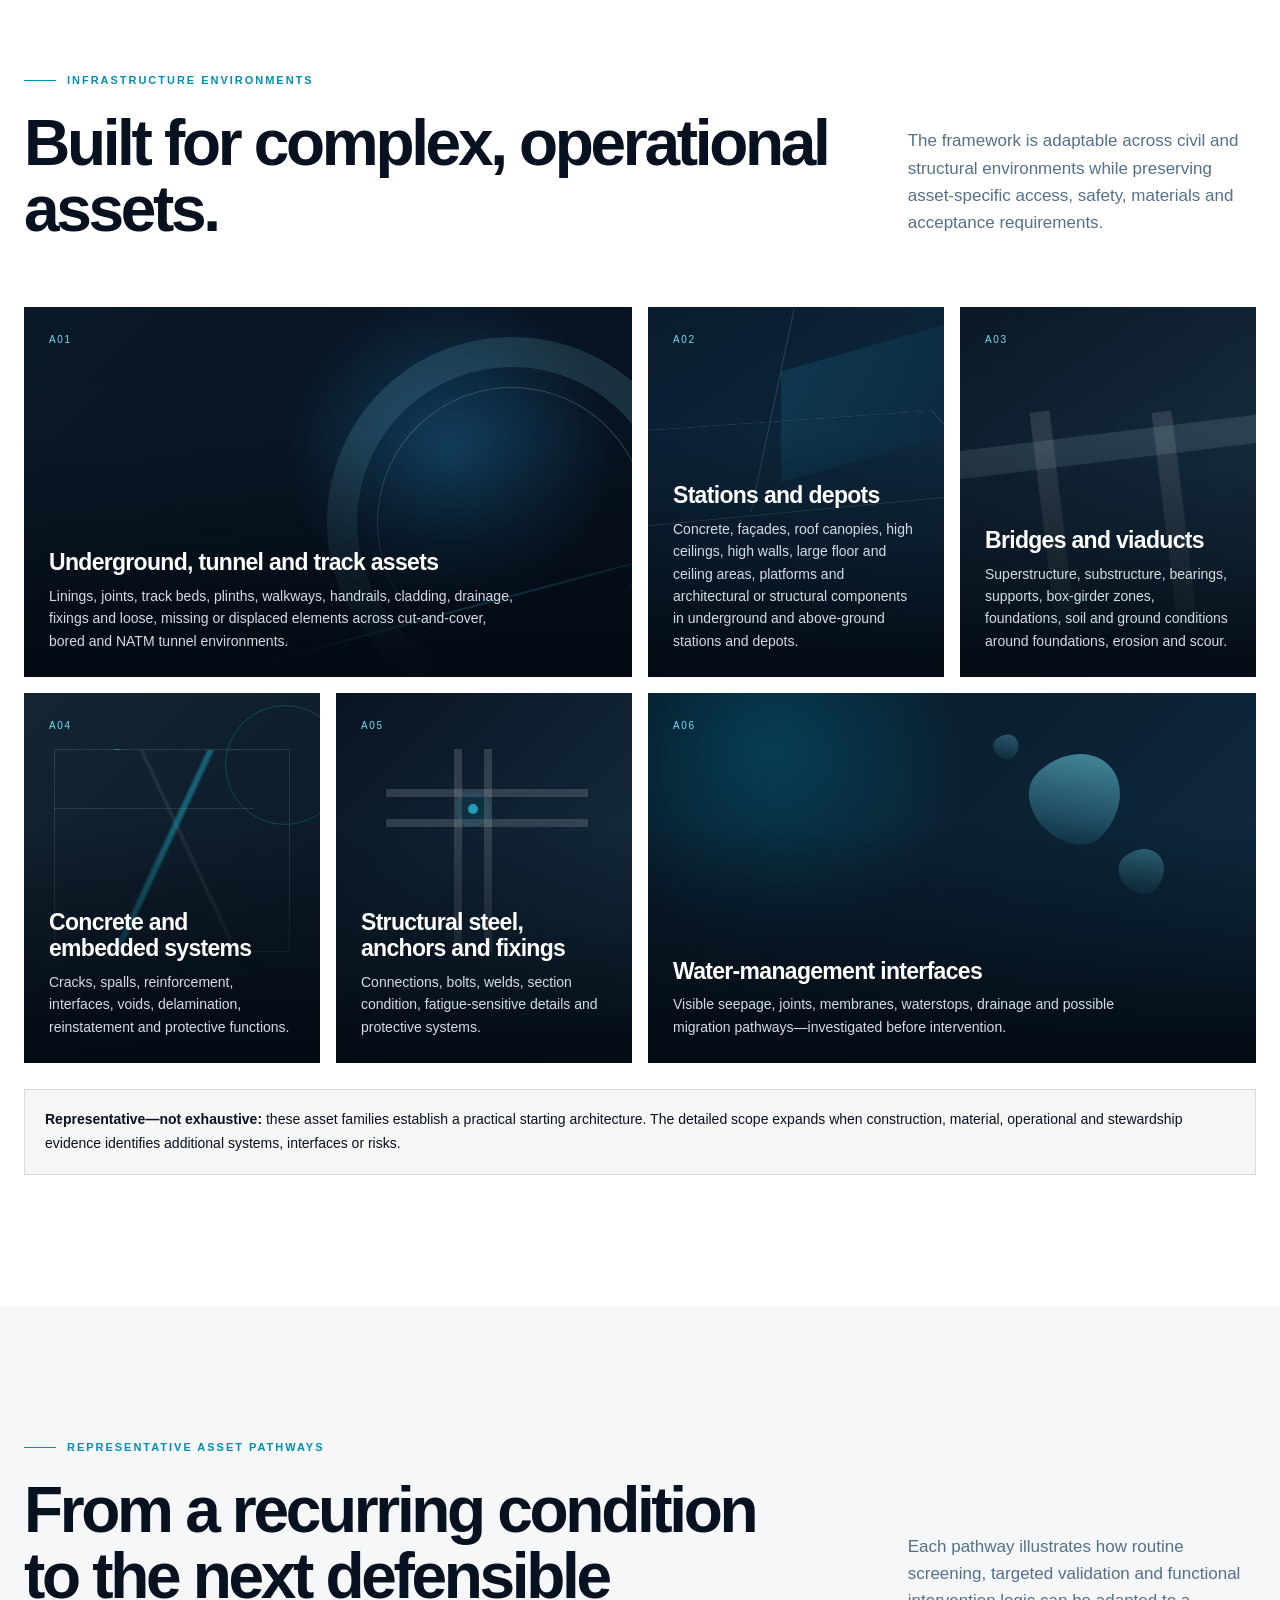
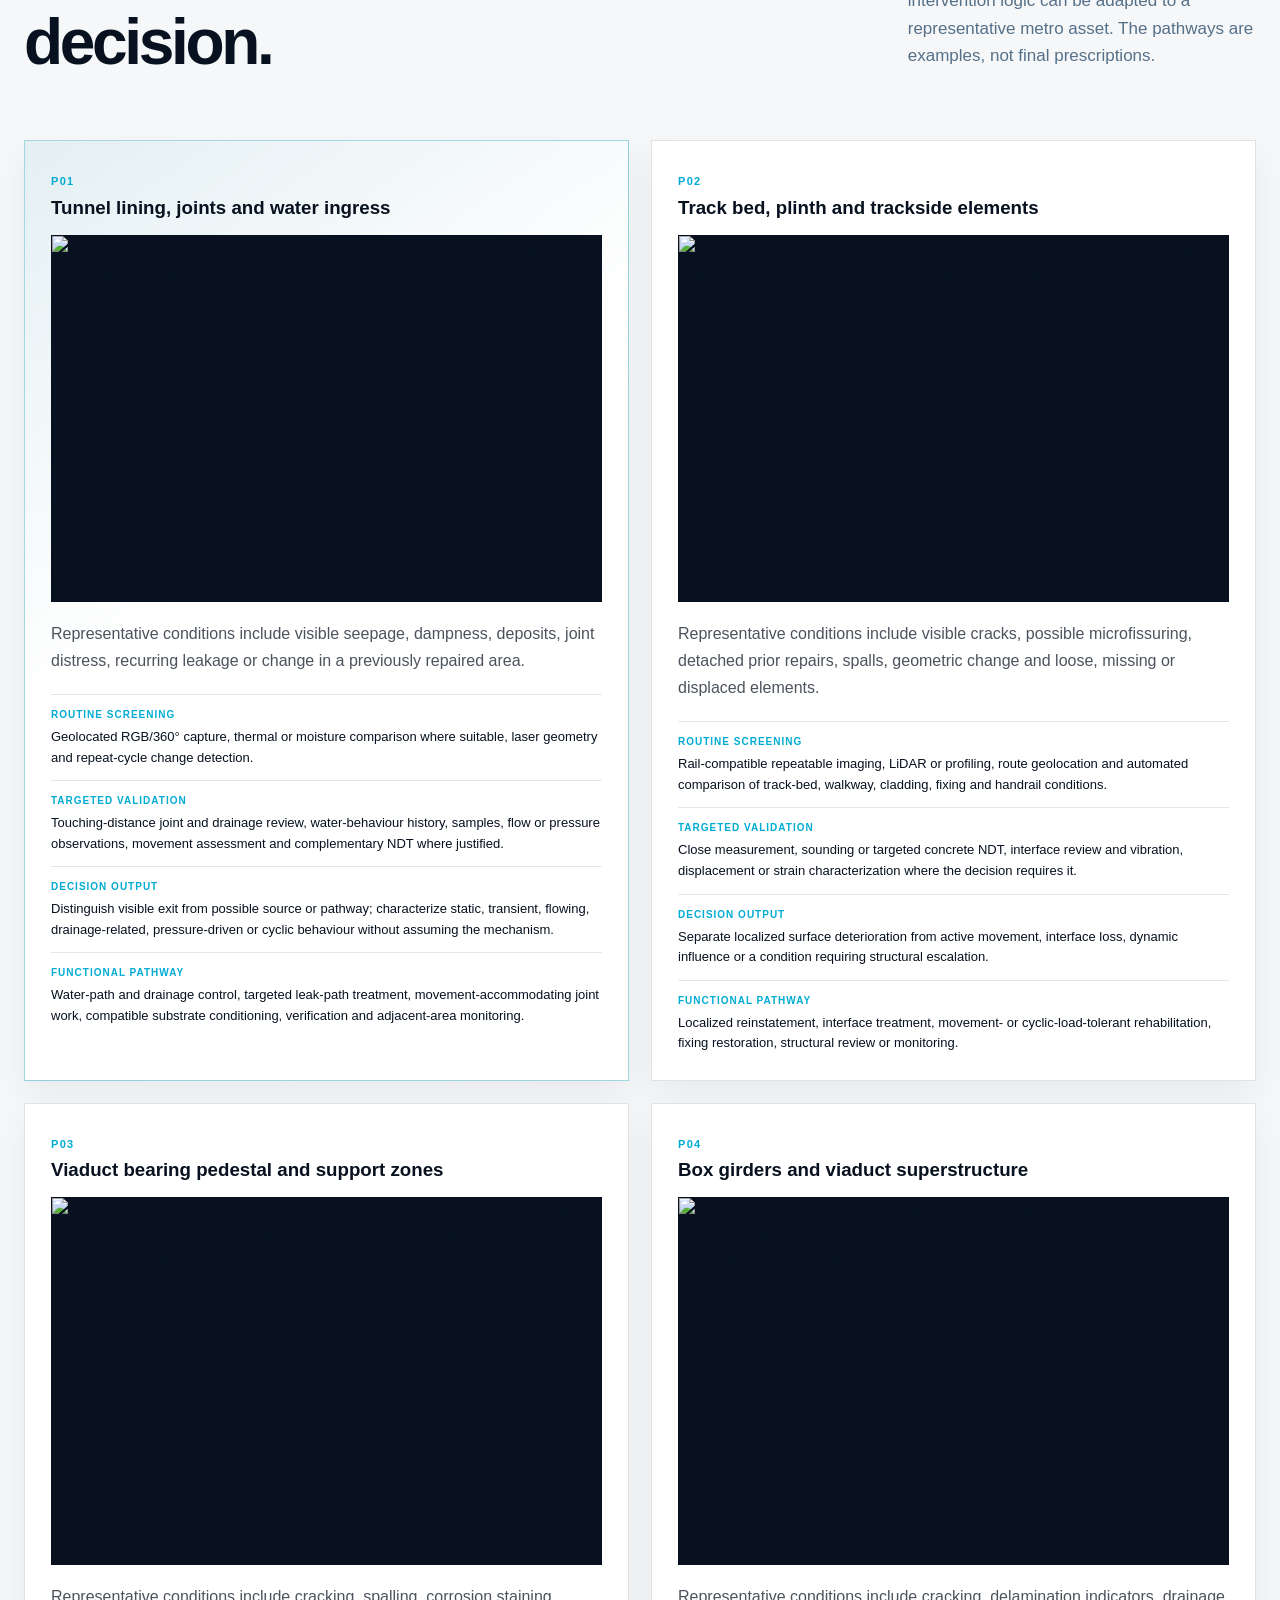
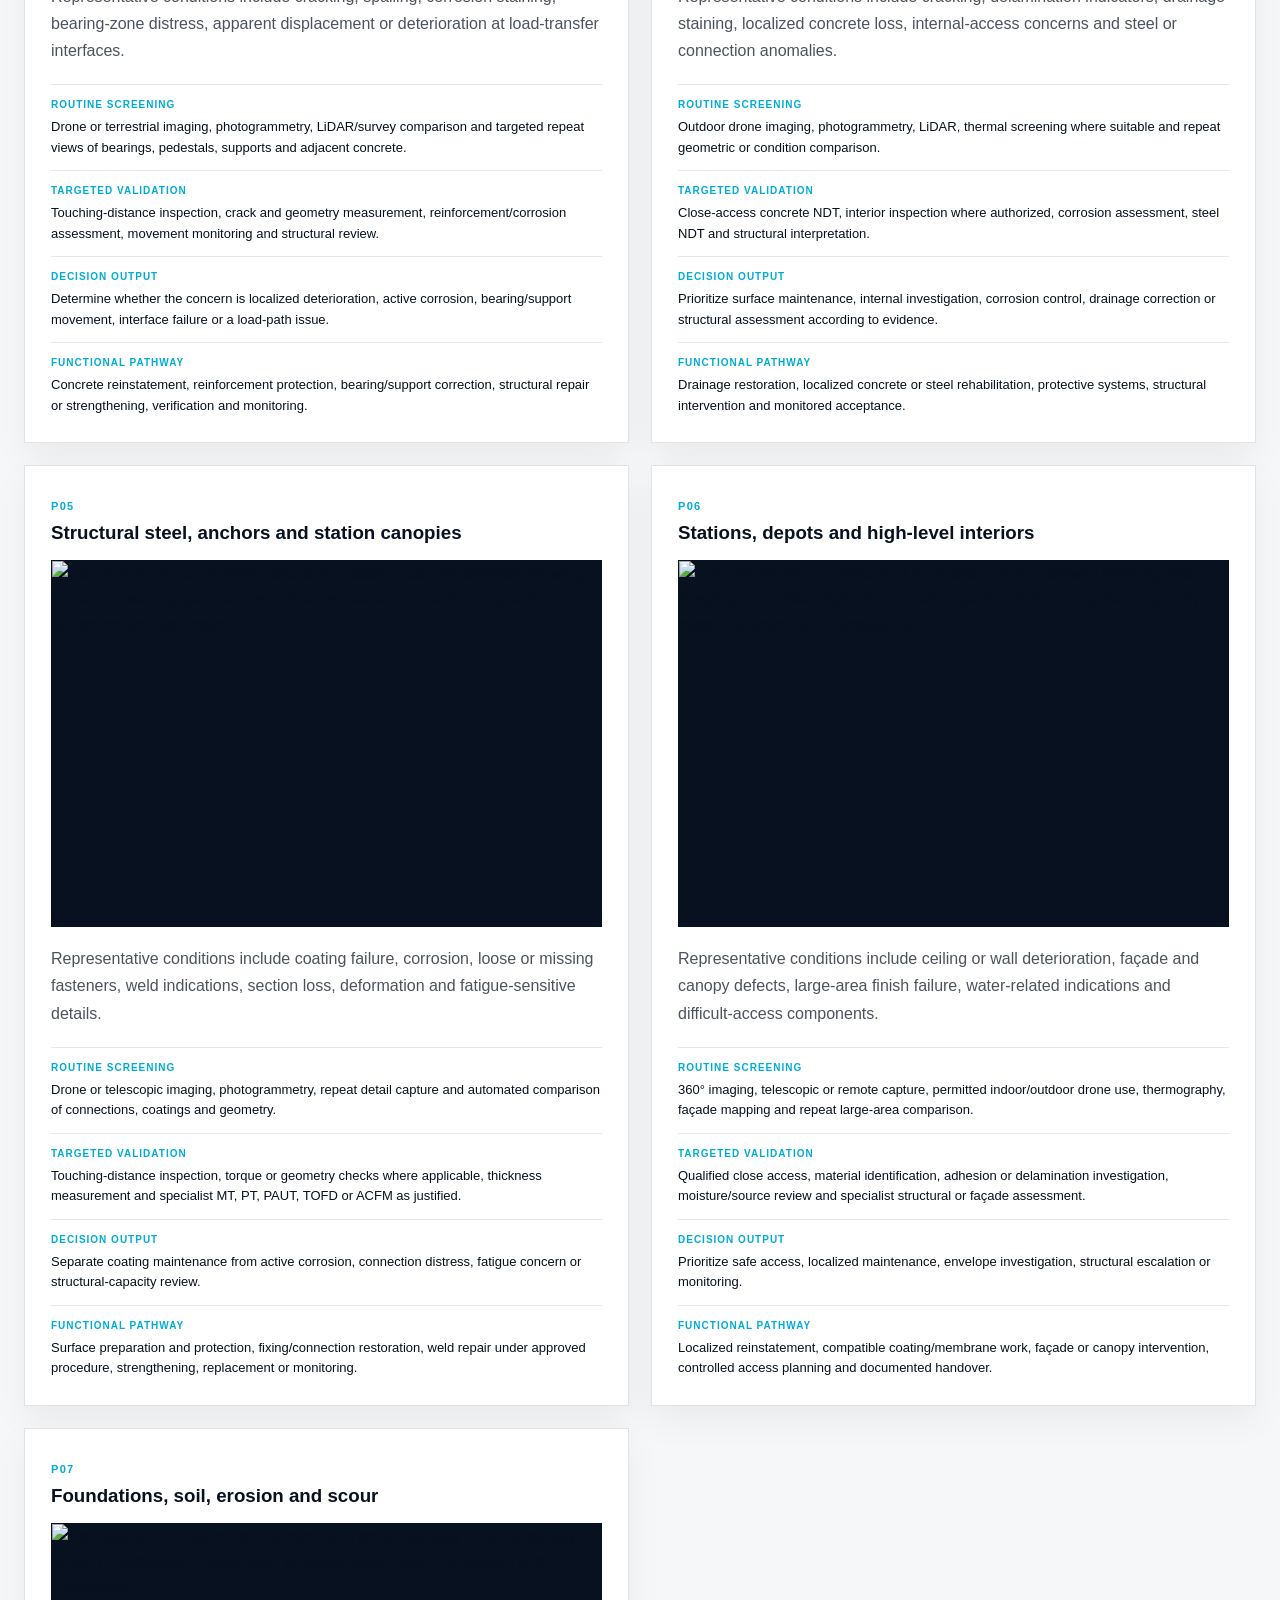
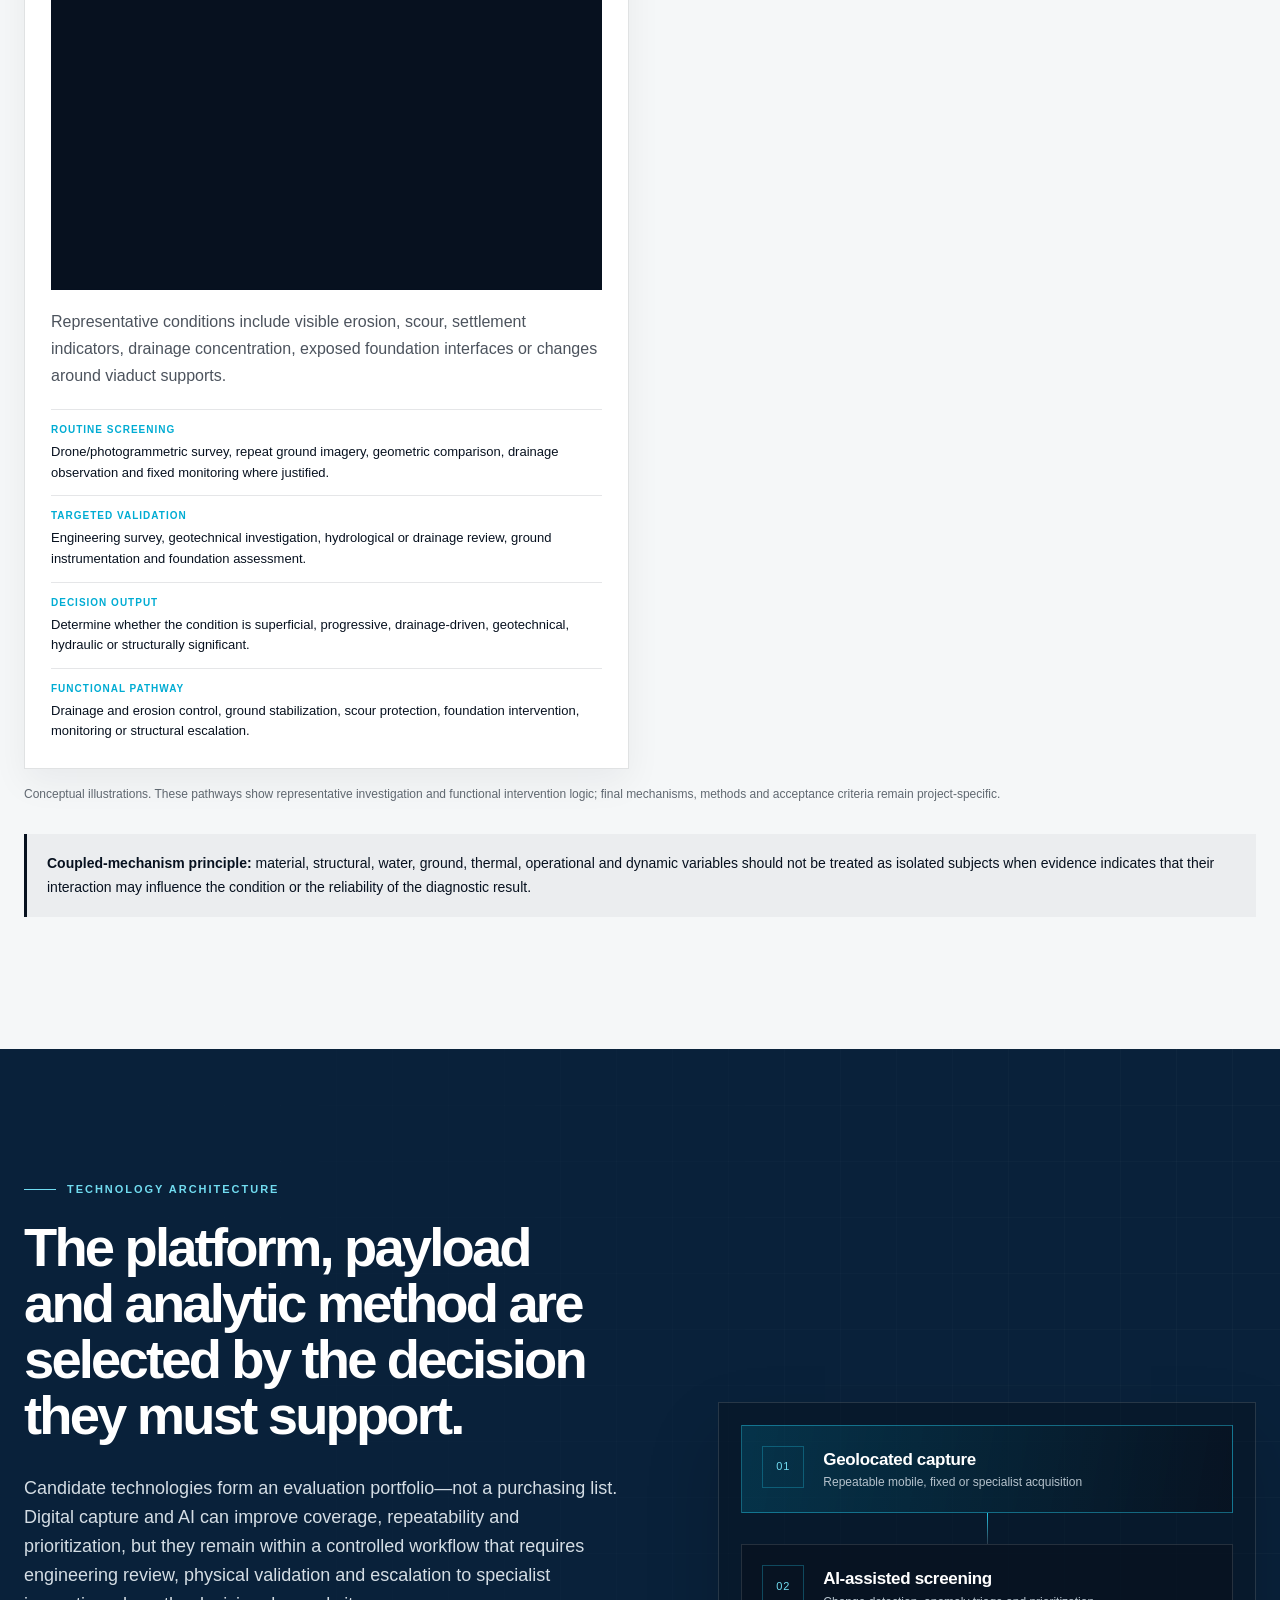
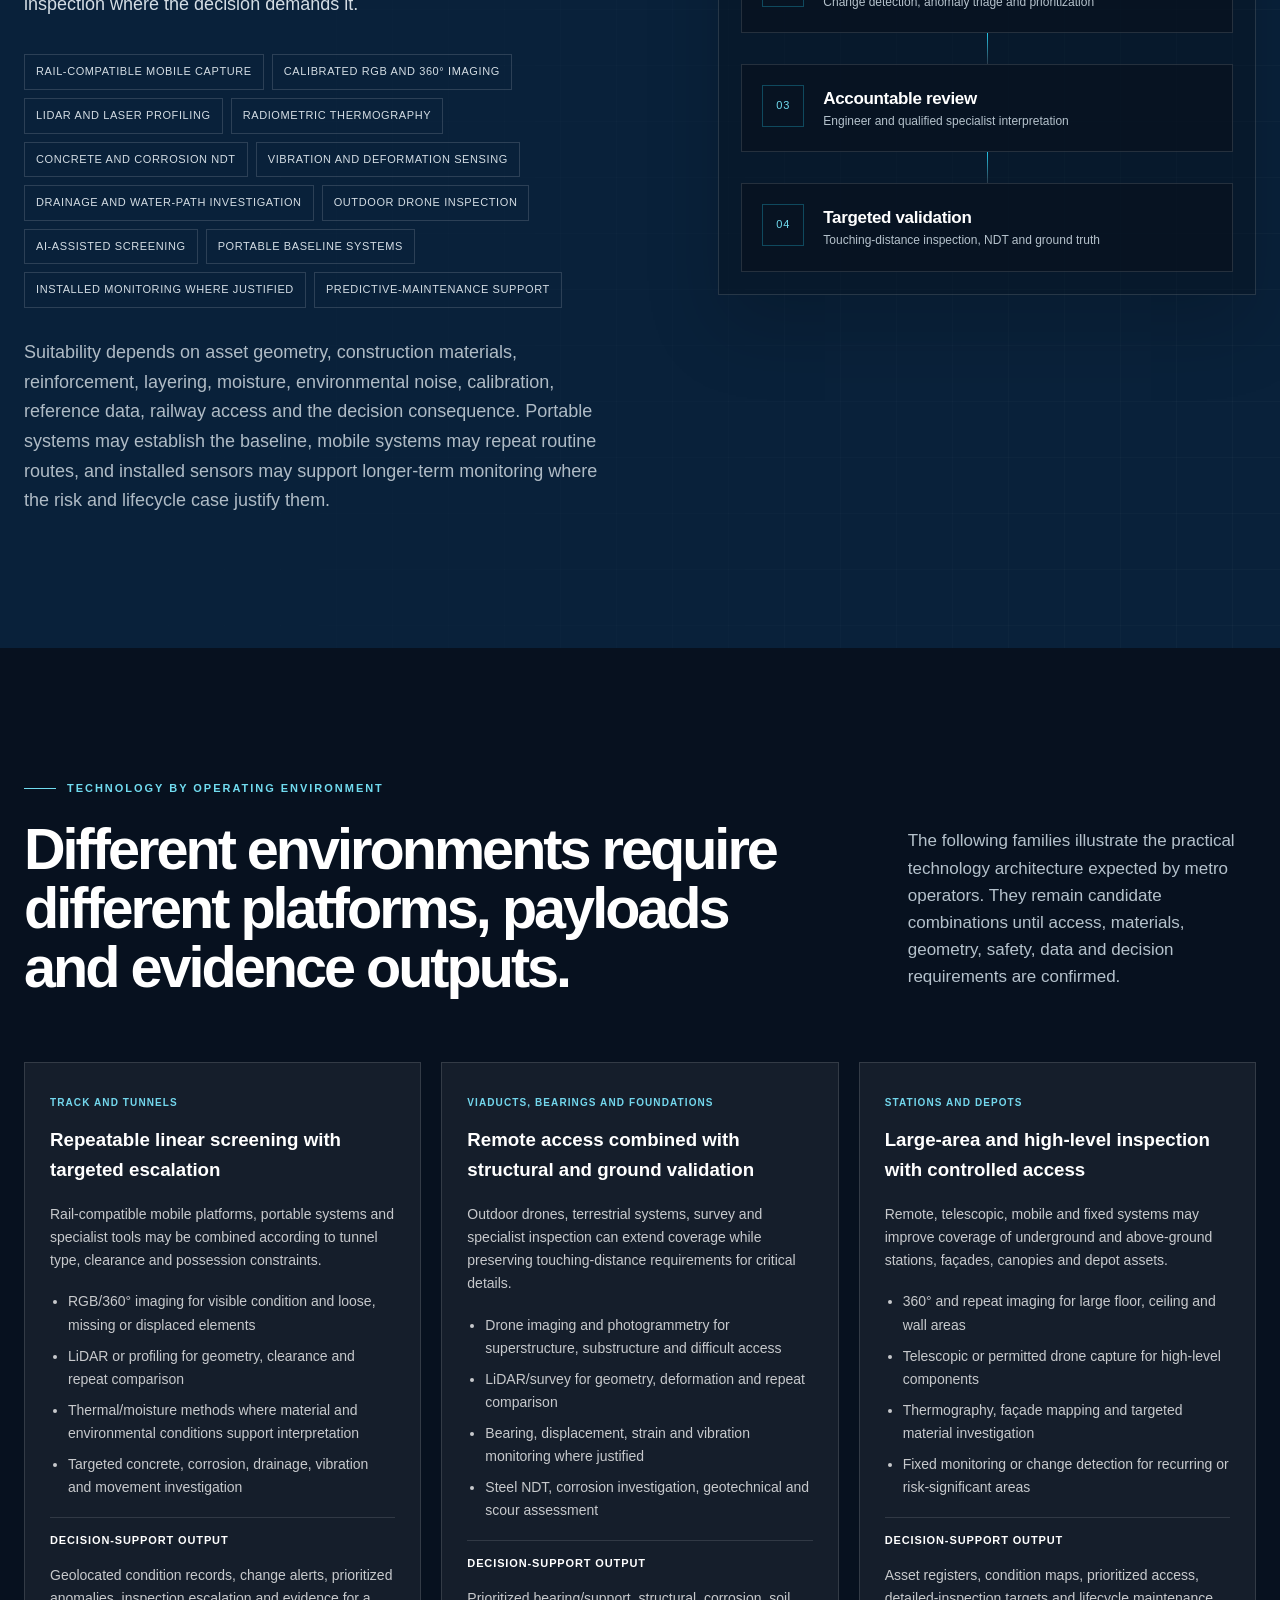
==== commit 8d805ff0: "Add files via upload" ====
--- a/index.html
+++ b/index.html
@@ -24,7 +24,7 @@
 <link href="assets/brand/favicon-32x32.png" rel="icon" sizes="32x32" type="image/png"/>
 <link href="assets/brand/apple-touch-icon.png" rel="apple-touch-icon"/>
 <link href="site.webmanifest" rel="manifest"/>
-<link href="assets/css/styles.css?v=20260729-1" rel="stylesheet"/>
+<link href="assets/css/styles.css?v=20260729-2" rel="stylesheet"/>
 <script type="application/ld+json">{
   "@context": "https://schema.org",
   "@type": "Organization",
@@ -259,98 +259,96 @@
   }
 
 
-  /* July 29 2026 content refinement: card spacing + visual prompt placeholders */
+  /* July 29 2026 final visual integration */
   .capability-card { justify-content: flex-start; }
   .capability-card h3 { margin: 16px 0 14px; max-width: none; }
   .capability-card__kicker + h3 { margin-top: 10px; }
   .capability-card p { margin: 0; }
   .capability-card ul { margin-top: 18px; }
 
-  .visual-prompts {
-    margin-top: 34px;
-    padding: 24px;
-    border: 1px dashed rgba(7,17,31,.18);
-    background: rgba(7,17,31,.03);
-  }
-  .visual-prompts__intro p {
-    margin: 10px 0 0;
-    color: rgba(7,17,31,.68);
-    font-size: 14px;
-    line-height: 1.7;
-  }
-  .visual-prompts__intro h3 {
-    margin: 10px 0 0;
-    font-size: 24px;
-    line-height: 1.18;
-  }
-  .visual-prompts__intro .eyebrow,
-  .visual-prompts .eyebrow { margin-bottom: 0; }
-  .prompt-grid {
+  .support-card-grid {
     display: grid;
     grid-template-columns: repeat(3, minmax(0, 1fr));
     gap: 18px;
-    margin-top: 22px;
-  }
-  .prompt-grid--two { grid-template-columns: repeat(2, minmax(0, 1fr)); }
-  .prompt-grid--one { grid-template-columns: 1fr; }
-  .prompt-card {
-    padding: 18px;
+    margin-top: 34px;
+  }
+  .support-card {
+    overflow: hidden;
     border: 1px solid rgba(7,17,31,.12);
     background: #fff;
-    box-shadow: 0 10px 24px rgba(7,17,31,.04);
-  }
-  .prompt-card__label {
-    display: inline-flex;
-    margin-bottom: 12px;
+    box-shadow: 0 14px 34px rgba(7,17,31,.055);
+  }
+  .support-card__media,
+  .pathway-card__visual {
+    display: block;
+    overflow: hidden;
+    background: #07111f;
+  }
+  .support-card__media { aspect-ratio: 16 / 9; }
+  .pathway-card__visual {
+    aspect-ratio: 3 / 2;
+    margin: 0 0 18px;
+    border: 1px solid rgba(7,17,31,.10);
+  }
+  .support-card__media picture,
+  .pathway-card__visual picture,
+  .support-card__media img,
+  .pathway-card__visual img {
+    display: block;
+    width: 100%;
+    height: 100%;
+  }
+  .support-card__media img,
+  .pathway-card__visual img { object-fit: contain; }
+  .support-card__body { padding: 20px; }
+  .support-card__label {
+    display: block;
+    margin-bottom: 8px;
     color: var(--cyan-500, #008fb3);
-    font-size: 11px;
+    font-size: 10px;
     font-weight: 800;
     letter-spacing: .12em;
     text-transform: uppercase;
   }
-  .prompt-card h4 {
+  .support-card h3 {
     margin: 0;
-    font-size: 18px;
-    line-height: 1.25;
-  }
-  .prompt-card__note {
+    font-size: 19px;
+    line-height: 1.24;
+  }
+  .support-card p {
     margin: 10px 0 0;
-    color: rgba(7,17,31,.65);
+    color: rgba(7,17,31,.68);
     font-size: 13px;
     line-height: 1.6;
   }
-  .prompt-card pre {
-    margin: 14px 0 0;
-    white-space: pre-wrap;
-    word-break: break-word;
-    font: 12px/1.62 ui-monospace, SFMono-Regular, Menlo, Monaco, Consolas, "Liberation Mono", "Courier New", monospace;
-    color: rgba(7,17,31,.82);
-  }
-  .section--ink .visual-prompts,
-  .company.section--ink .visual-prompts {
-    border-color: rgba(115,215,237,.22);
-    background: rgba(255,255,255,.045);
-  }
-  .section--ink .visual-prompts__intro p,
-  .company.section--ink .visual-prompts__intro p,
-  .section--ink .prompt-card__note,
-  .company.section--ink .prompt-card__note { color: rgba(255,255,255,.72); }
-  .section--ink .prompt-card,
-  .company.section--ink .prompt-card {
-    border-color: rgba(255,255,255,.12);
-    background: rgba(255,255,255,.04);
-    box-shadow: none;
-  }
-  .section--ink .prompt-card pre,
-  .company.section--ink .prompt-card pre { color: rgba(255,255,255,.84); }
+  .pathway-card__visual img { transition: transform .35s ease; }
+  .pathway-card:hover .pathway-card__visual img { transform: scale(1.012); }
+  .conceptual-visual-note {
+    margin: 16px 0 0;
+    color: rgba(7,17,31,.62);
+    font-size: 12px;
+    line-height: 1.65;
+  }
+  .support-visual--integrated {
+    margin-top: 34px;
+  }
+  .company__model-visual {
+    grid-column: 2 / -1;
+    margin-top: 34px;
+  }
+  .section--ink .conceptual-visual-note,
+  .company.section--ink .conceptual-visual-note { color: rgba(255,255,255,.65); }
+
   @media (max-width: 1100px) {
-    .prompt-grid,
-    .prompt-grid--two { grid-template-columns: 1fr; }
-  }
-  @media (max-width: 760px) {
-    .visual-prompts { padding: 20px; }
-  }
-
+    .support-card-grid { grid-template-columns: 1fr; }
+    .company__model-visual { grid-column: 1 / -1; }
+  }
+  @media (max-width: 980px) {
+    .pathway-card__visual { margin-bottom: 16px; }
+  }
+  @media (max-width: 620px) {
+    .support-card__body { padding: 17px; }
+  }
 </style></head>
 <body>
 <a class="skip-link" href="#main-content">Skip to main content</a>
@@ -513,7 +511,7 @@
 <p class="proposal-note"><strong>Controlled principle:</strong> a visible condition may define where to investigate, but it does not by itself establish the mechanism, the original source, the compatible repair chemistry or the correct long-term intervention.</p>
 <p class="representative-note"><strong>Scope principle:</strong> the asset groups, conditions and technology pathways shown on this site are representative rather than exhaustive. Additional variables and disciplines may emerge from construction records, material provenance, operational history, stewardship knowledge and field evidence.</p>
 <p class="representative-note"><strong>System-depth principle:</strong> many infrastructure conditions are volumetric and system-based rather than purely superficial. Where the decision requires it, surface observations should be complemented by subsurface, geometric, material, environmental and dynamic investigation.</p>
-<figure class="support-visual support-visual--light  reveal">
+<figure class="support-visual support-visual--light reveal">
 <a aria-label="Open the program scoping and material or solution eligibility remain separated by evidence gates and explicit stop rules visual at full size" class="support-visual__frame" href="assets/images/two-level-decision-architecture.png" rel="noopener" target="_blank">
 <picture>
 <source sizes="(max-width: 1100px) calc(100vw - 32px), min(1160px, calc(100vw - 120px))" srcset="assets/images/two-level-decision-architecture-960.webp 960w, assets/images/two-level-decision-architecture-1536.webp 1536w" type="image/webp"/>
@@ -567,35 +565,7 @@
 <p>Geolocated defect registers, repeat-image comparison, change detection, acceptance records, predictive-maintenance support, operating procedures, training, handover and maintenance integration.</p>
 </article>
 </div>
-
-<div class="visual-prompts reveal">
-<div class="visual-prompts__intro">
-<p class="eyebrow eyebrow--dark"><span></span> Suggested support visuals</p>
-<h3>Prompt placeholders for coordinated capability layers</h3>
-<p>Generate the visuals in a separate image-generation conversation, then replace these prompt cards with the final image cards or thumbnails.</p>
-</div>
-<div class="prompt-grid">
-<article class="prompt-card">
-<span class="prompt-card__label">CCL-01</span>
-<h4>Asset, material and stewardship intelligence</h4>
-<p class="prompt-card__note">Suggested small landscape support visual</p>
-<pre>Create a premium landscape engineering visual tile showing metro infrastructure asset, material and stewardship intelligence. Include layered as-built records, a tunnel or station structural fragment, material samples, waterproofing or drainage cues, repair-history references and a disciplined evidence dashboard. Style: high-end corporate engineering visualization, realistic-digital hybrid, clean and restrained, concrete grey, steel and dark navy tones with subtle cyan accents. No logos, no readable small text and no dramatic failure scene.</pre>
-</article>
-<article class="prompt-card">
-<span class="prompt-card__label">CCL-02</span>
-<h4>Automated routine inspection architecture</h4>
-<p class="prompt-card__note">Suggested small landscape support visual</p>
-<pre>Create a premium landscape visual tile showing automated routine inspection architecture for metro assets. Show a coordinated family of platforms such as a rail-compatible tunnel robot, an outdoor drone near a viaduct, a terrestrial LiDAR tripod and a telescopic or high-reach inspection unit, all connected through repeatable geolocated data capture. Style: realistic architectural-engineering visualization with dark navy and steel tones, subtle cyan overlays, clean lighting, no logos and no readable text.</pre>
-</article>
-<article class="prompt-card">
-<span class="prompt-card__label">CCL-03</span>
-<h4>Rehabilitation, protection and controlled delivery</h4>
-<p class="prompt-card__note">Suggested small landscape support visual</p>
-<pre>Create a premium landscape visual tile showing controlled rehabilitation, protection and delivery for metro infrastructure. Illustrate carefully planned repair execution, joint or drainage management, localized reinstatement, corrosion control, protective treatment, verification steps and lifecycle monitoring handover. Show controlled access, professional execution and measurable verification rather than an emergency scene. Use a refined corporate engineering style, concrete grey and dark navy with restrained cyan accents, no logos and no text.</pre>
-</article>
-</div>
-</div>
-
+<div class="support-card-grid reveal"><article class="support-card"><a aria-label="Open the Asset, material and stewardship intelligence conceptual visual at full size" class="support-card__media" href="assets/images/ccl-asset-material-stewardship-intelligence.png" rel="noopener" target="_blank"><picture><source sizes="(max-width: 1100px) calc(100vw - 40px), 32vw" srcset="assets/images/ccl-asset-material-stewardship-intelligence-640.webp 640w, assets/images/ccl-asset-material-stewardship-intelligence-960.webp 960w, assets/images/ccl-asset-material-stewardship-intelligence-1536.webp 1536w" type="image/webp"/><img alt="Conceptual metro infrastructure visual combining construction records, material samples, asset geometry, condition data and lifecycle stewardship intelligence." decoding="async" height="941" loading="lazy" src="assets/images/ccl-asset-material-stewardship-intelligence.png" width="1672"/></picture></a><div class="support-card__body"><span class="support-card__label">CCL-01</span><h3>Asset, material and stewardship intelligence</h3><p>Asset, material and stewardship intelligence connected through one controlled evidence base.</p></div></article><article class="support-card"><a aria-label="Open the Automated routine inspection architecture conceptual visual at full size" class="support-card__media" href="assets/images/ccl-automated-routine-inspection-architecture.png" rel="noopener" target="_blank"><picture><source sizes="(max-width: 1100px) calc(100vw - 40px), 32vw" srcset="assets/images/ccl-automated-routine-inspection-architecture-640.webp 640w, assets/images/ccl-automated-routine-inspection-architecture-960.webp 960w, assets/images/ccl-automated-routine-inspection-architecture-1536.webp 1536w" type="image/webp"/><img alt="Conceptual automated metro inspection architecture using rail-compatible mobile capture, outdoor drone inspection, terrestrial LiDAR, high-reach access and geolocated data outputs." decoding="async" height="1024" loading="lazy" src="assets/images/ccl-automated-routine-inspection-architecture.png" width="1536"/></picture></a><div class="support-card__body"><span class="support-card__label">CCL-02</span><h3>Automated routine inspection architecture</h3><p>Platform and payload combinations coordinated around repeatable, geolocated routine inspection.</p></div></article><article class="support-card"><a aria-label="Open the Rehabilitation, protection and controlled delivery conceptual visual at full size" class="support-card__media" href="assets/images/ccl-rehabilitation-protection-controlled-delivery.png" rel="noopener" target="_blank"><picture><source sizes="(max-width: 1100px) calc(100vw - 40px), 32vw" srcset="assets/images/ccl-rehabilitation-protection-controlled-delivery-640.webp 640w, assets/images/ccl-rehabilitation-protection-controlled-delivery-960.webp 960w, assets/images/ccl-rehabilitation-protection-controlled-delivery-1536.webp 1536w" type="image/webp"/><img alt="Conceptual controlled rehabilitation workflow showing material preparation, field execution, protective treatment, verification, handover and lifecycle monitoring." decoding="async" height="941" loading="lazy" src="assets/images/ccl-rehabilitation-protection-controlled-delivery.png" width="1672"/></picture></a><div class="support-card__body"><span class="support-card__label">CCL-03</span><h3>Rehabilitation, protection and controlled delivery</h3><p>Controlled delivery connects preparation, intervention, verification, handover and monitoring.</p></div></article></div><p class="conceptual-visual-note">Conceptual illustrations. Representative platforms, workflows and technology families remain subject to project-specific evidence, engineering review, safety requirements and owner acceptance.</p>
 </div>
 </section>
 <section aria-labelledby="assets-title" class="assets section" id="infrastructure">
@@ -653,7 +623,7 @@
 </div>
 <div class="pathway-grid">
 <article class="pathway-card pathway-card--featured reveal">
-<div class="pathway-card__head"><div><span class="pathway-card__index">P01</span><h3>Tunnel lining, joints and water ingress</h3></div></div>
+<div class="pathway-card__head"><div><span class="pathway-card__index">P01</span><h3>Tunnel lining, joints and water ingress</h3></div></div><a aria-label="Open the conceptual visual for P01 Tunnel lining, joints and water ingress at full size" class="pathway-card__visual" href="assets/images/pathway-tunnel-lining-joints-water-ingress.png" rel="noopener" target="_blank"><picture><source sizes="(max-width: 980px) calc(100vw - 40px), 48vw" srcset="assets/images/pathway-tunnel-lining-joints-water-ingress-640.webp 640w, assets/images/pathway-tunnel-lining-joints-water-ingress-960.webp 960w, assets/images/pathway-tunnel-lining-joints-water-ingress-1536.webp 1536w" type="image/webp"/><img alt="Conceptual tunnel lining and water-ingress pathway showing geolocated inspection, moisture comparison, close validation, functional treatment and drainage review." decoding="async" height="941" loading="lazy" src="assets/images/pathway-tunnel-lining-joints-water-ingress.png" width="1672"/></picture></a>
 <p>Representative conditions include visible seepage, dampness, deposits, joint distress, recurring leakage or change in a previously repaired area.</p>
 <div class="pathway-flow">
 <div><strong>Routine screening</strong><span>Geolocated RGB/360° capture, thermal or moisture comparison where suitable, laser geometry and repeat-cycle change detection.</span></div>
@@ -663,7 +633,7 @@
 </div>
 </article>
 <article class="pathway-card reveal">
-<div class="pathway-card__head"><div><span class="pathway-card__index">P02</span><h3>Track bed, plinth and trackside elements</h3></div></div>
+<div class="pathway-card__head"><div><span class="pathway-card__index">P02</span><h3>Track bed, plinth and trackside elements</h3></div></div><a aria-label="Open the conceptual visual for P02 Track bed, plinth and trackside elements at full size" class="pathway-card__visual" href="assets/images/pathway-track-bed-plinth-trackside-elements.png" rel="noopener" target="_blank"><picture><source sizes="(max-width: 980px) calc(100vw - 40px), 48vw" srcset="assets/images/pathway-track-bed-plinth-trackside-elements-640.webp 640w, assets/images/pathway-track-bed-plinth-trackside-elements-960.webp 960w, assets/images/pathway-track-bed-plinth-trackside-elements-1536.webp 1536w" type="image/webp"/><img alt="Conceptual track-bed, plinth and trackside pathway showing repeatable rail-compatible screening, targeted validation, localized repair and verification." decoding="async" height="1024" loading="lazy" src="assets/images/pathway-track-bed-plinth-trackside-elements.png" width="1536"/></picture></a>
 <p>Representative conditions include visible cracks, possible microfissuring, detached prior repairs, spalls, geometric change and loose, missing or displaced elements.</p>
 <div class="pathway-flow">
 <div><strong>Routine screening</strong><span>Rail-compatible repeatable imaging, LiDAR or profiling, route geolocation and automated comparison of track-bed, walkway, cladding, fixing and handrail conditions.</span></div>
@@ -673,7 +643,7 @@
 </div>
 </article>
 <article class="pathway-card reveal">
-<div class="pathway-card__head"><div><span class="pathway-card__index">P03</span><h3>Viaduct bearing pedestal and support zones</h3></div></div>
+<div class="pathway-card__head"><div><span class="pathway-card__index">P03</span><h3>Viaduct bearing pedestal and support zones</h3></div></div><a aria-label="Open the conceptual visual for P03 Viaduct bearing pedestal and support zones at full size" class="pathway-card__visual" href="assets/images/pathway-viaduct-bearing-support-zones.png" rel="noopener" target="_blank"><picture><source sizes="(max-width: 980px) calc(100vw - 40px), 48vw" srcset="assets/images/pathway-viaduct-bearing-support-zones-640.webp 640w, assets/images/pathway-viaduct-bearing-support-zones-960.webp 960w, assets/images/pathway-viaduct-bearing-support-zones-1536.webp 1536w" type="image/webp"/><img alt="Conceptual viaduct bearing pedestal and support-zone pathway showing remote capture, geometry review, close inspection, monitoring and support-system evaluation." decoding="async" height="1024" loading="lazy" src="assets/images/pathway-viaduct-bearing-support-zones.png" width="1536"/></picture></a>
 <p>Representative conditions include cracking, spalling, corrosion staining, bearing-zone distress, apparent displacement or deterioration at load-transfer interfaces.</p>
 <div class="pathway-flow">
 <div><strong>Routine screening</strong><span>Drone or terrestrial imaging, photogrammetry, LiDAR/survey comparison and targeted repeat views of bearings, pedestals, supports and adjacent concrete.</span></div>
@@ -683,7 +653,7 @@
 </div>
 </article>
 <article class="pathway-card reveal">
-<div class="pathway-card__head"><div><span class="pathway-card__index">P04</span><h3>Box girders and viaduct superstructure</h3></div></div>
+<div class="pathway-card__head"><div><span class="pathway-card__index">P04</span><h3>Box girders and viaduct superstructure</h3></div></div><a aria-label="Open the conceptual visual for P04 Box girders and viaduct superstructure at full size" class="pathway-card__visual" href="assets/images/pathway-box-girders-viaduct-superstructure.png" rel="noopener" target="_blank"><picture><source sizes="(max-width: 980px) calc(100vw - 40px), 48vw" srcset="assets/images/pathway-box-girders-viaduct-superstructure-640.webp 640w, assets/images/pathway-box-girders-viaduct-superstructure-960.webp 960w, assets/images/pathway-box-girders-viaduct-superstructure-1536.webp 1536w" type="image/webp"/><img alt="Conceptual box-girder and viaduct-superstructure pathway showing drone and terrestrial capture, geometric comparison, thermography, close inspection and controlled intervention." decoding="async" height="1024" loading="lazy" src="assets/images/pathway-box-girders-viaduct-superstructure.png" width="1536"/></picture></a>
 <p>Representative conditions include cracking, delamination indicators, drainage staining, localized concrete loss, internal-access concerns and steel or connection anomalies.</p>
 <div class="pathway-flow">
 <div><strong>Routine screening</strong><span>Outdoor drone imaging, photogrammetry, LiDAR, thermal screening where suitable and repeat geometric or condition comparison.</span></div>
@@ -693,7 +663,7 @@
 </div>
 </article>
 <article class="pathway-card reveal">
-<div class="pathway-card__head"><div><span class="pathway-card__index">P05</span><h3>Structural steel, anchors and station canopies</h3></div></div>
+<div class="pathway-card__head"><div><span class="pathway-card__index">P05</span><h3>Structural steel, anchors and station canopies</h3></div></div><a aria-label="Open the conceptual visual for P05 Structural steel, anchors and station canopies at full size" class="pathway-card__visual" href="assets/images/pathway-structural-steel-anchors-station-canopies.png" rel="noopener" target="_blank"><picture><source sizes="(max-width: 980px) calc(100vw - 40px), 48vw" srcset="assets/images/pathway-structural-steel-anchors-station-canopies-640.webp 640w, assets/images/pathway-structural-steel-anchors-station-canopies-960.webp 960w, assets/images/pathway-structural-steel-anchors-station-canopies-1536.webp 1536w" type="image/webp"/><img alt="Conceptual structural-steel, anchor and station-canopy pathway showing remote screening, geometry and thermal review, connection inspection, protection and verification." decoding="async" height="1024" loading="lazy" src="assets/images/pathway-structural-steel-anchors-station-canopies.png" width="1536"/></picture></a>
 <p>Representative conditions include coating failure, corrosion, loose or missing fasteners, weld indications, section loss, deformation and fatigue-sensitive details.</p>
 <div class="pathway-flow">
 <div><strong>Routine screening</strong><span>Drone or telescopic imaging, photogrammetry, repeat detail capture and automated comparison of connections, coatings and geometry.</span></div>
@@ -703,7 +673,7 @@
 </div>
 </article>
 <article class="pathway-card reveal">
-<div class="pathway-card__head"><div><span class="pathway-card__index">P06</span><h3>Stations, depots and high-level interiors</h3></div></div>
+<div class="pathway-card__head"><div><span class="pathway-card__index">P06</span><h3>Stations, depots and high-level interiors</h3></div></div><a aria-label="Open the conceptual visual for P06 Stations, depots and high-level interiors at full size" class="pathway-card__visual" href="assets/images/pathway-stations-depots-high-level-interiors.png" rel="noopener" target="_blank"><picture><source sizes="(max-width: 980px) calc(100vw - 40px), 48vw" srcset="assets/images/pathway-stations-depots-high-level-interiors-640.webp 640w, assets/images/pathway-stations-depots-high-level-interiors-960.webp 960w, assets/images/pathway-stations-depots-high-level-interiors-1536.webp 1536w" type="image/webp"/><img alt="Conceptual station, depot and high-level interior pathway showing 360 imaging, controlled high-reach access, geometric mapping, thermography, close inspection and reinstatement." decoding="async" height="1024" loading="lazy" src="assets/images/pathway-stations-depots-high-level-interiors.png" width="1536"/></picture></a>
 <p>Representative conditions include ceiling or wall deterioration, façade and canopy defects, large-area finish failure, water-related indications and difficult-access components.</p>
 <div class="pathway-flow">
 <div><strong>Routine screening</strong><span>360° imaging, telescopic or remote capture, permitted indoor/outdoor drone use, thermography, façade mapping and repeat large-area comparison.</span></div>
@@ -713,7 +683,7 @@
 </div>
 </article>
 <article class="pathway-card reveal">
-<div class="pathway-card__head"><div><span class="pathway-card__index">P07</span><h3>Foundations, soil, erosion and scour</h3></div></div>
+<div class="pathway-card__head"><div><span class="pathway-card__index">P07</span><h3>Foundations, soil, erosion and scour</h3></div></div><a aria-label="Open the conceptual visual for P07 Foundations, soil, erosion and scour at full size" class="pathway-card__visual" href="assets/images/pathway-foundations-soil-erosion-scour.png" rel="noopener" target="_blank"><picture><source sizes="(max-width: 980px) calc(100vw - 40px), 48vw" srcset="assets/images/pathway-foundations-soil-erosion-scour-640.webp 640w, assets/images/pathway-foundations-soil-erosion-scour-960.webp 960w, assets/images/pathway-foundations-soil-erosion-scour-1536.webp 1536w" type="image/webp"/><img alt="Conceptual foundation, soil, erosion and scour pathway showing survey, ground investigation, water-path analysis, stabilization, protection and monitoring." decoding="async" height="1024" loading="lazy" src="assets/images/pathway-foundations-soil-erosion-scour.png" width="1536"/></picture></a>
 <p>Representative conditions include visible erosion, scour, settlement indicators, drainage concentration, exposed foundation interfaces or changes around viaduct supports.</p>
 <div class="pathway-flow">
 <div><strong>Routine screening</strong><span>Drone/photogrammetric survey, repeat ground imagery, geometric comparison, drainage observation and fixed monitoring where justified.</span></div>
@@ -723,24 +693,7 @@
 </div>
 </article>
 </div>
-<p class="proposal-note"><strong>Coupled-mechanism principle:</strong> material, structural, water, ground, thermal, operational and dynamic variables should not be treated as isolated subjects when evidence indicates that their interaction may influence the condition or the reliability of the diagnostic result.</p>
-
-<div class="visual-prompts reveal">
-<div class="visual-prompts__intro">
-<p class="eyebrow eyebrow--dark"><span></span> Suggested support visuals</p>
-<h3>Prompt placeholders for representative asset pathways</h3>
-<p>Each prompt below is intended to create one landscape support visual corresponding to one pathway card, without replacing the text content already on the page.</p>
-</div>
-<div class="prompt-grid">
-<article class="prompt-card"><span class="prompt-card__label">P01 visual</span><h4>Tunnel lining, joints and water ingress</h4><pre>Create a premium landscape engineering support visual for tunnel lining, joints and water ingress in a metro environment. Show a tunnel section with seepage or dampness at a joint, routine geolocated imaging, thermal or moisture comparison, targeted close inspection and a controlled functional pathway suggesting drainage or joint treatment. Keep the scene technical, realistic and restrained. No text, no logos, no dramatic collapse.</pre></article>
-<article class="prompt-card"><span class="prompt-card__label">P02 visual</span><h4>Track bed, plinth and trackside elements</h4><pre>Create a premium landscape engineering support visual for track bed, concrete plinth and trackside elements. Show repeatable rail-compatible screening, localized cracks or detached prior repair, targeted concrete validation and a controlled intervention pathway for reinstatement or fixing restoration. The tone must be technical and operational, not alarmist. No text or logos.</pre></article>
-<article class="prompt-card"><span class="prompt-card__label">P03 visual</span><h4>Viaduct bearing pedestal and support zones</h4><pre>Create a premium landscape engineering support visual showing a viaduct bearing pedestal and support-zone diagnostic pathway. Include drone or terrestrial capture, close review of cracking or bearing-zone distress, measurement or monitoring and a decision pathway related to support movement, corrosion or load-transfer interfaces. Realistic, corporate and disciplined. No text or logos.</pre></article>
-<article class="prompt-card"><span class="prompt-card__label">P04 visual</span><h4>Box girders and viaduct superstructure</h4><pre>Create a premium landscape support visual for box girders and viaduct superstructure inspection. Show elevated concrete segments, remote visual capture, geometry comparison, targeted inspection access and a controlled pathway toward structural review, drainage management or local rehabilitation. Keep the image credible, premium and non-dramatic. No text or logos.</pre></article>
-<article class="prompt-card"><span class="prompt-card__label">P05 visual</span><h4>Structural steel, anchors and station canopies</h4><pre>Create a premium landscape engineering support visual for structural steel, anchors and station canopies. Show steel members, connection details, coatings or corrosion-sensitive areas, repeatable screening and close inspection of anchors, bolts or welds, with a controlled protection or rehabilitation pathway. Use a realistic architecture and engineering style. No text or logos.</pre></article>
-<article class="prompt-card"><span class="prompt-card__label">P06 visual</span><h4>Stations, depots and high-level interiors</h4><pre>Create a premium landscape support visual for stations, depots and high-level interior inspection. Show large wall, ceiling or canopy areas, 360 or high-reach capture, targeted detailed review and a workflow toward repair planning or monitoring of high-level components. Keep the scene clean, premium, operational and realistic. No text or logos.</pre></article>
-<article class="prompt-card"><span class="prompt-card__label">P07 visual</span><h4>Foundations, soil, erosion and scour</h4><pre>Create a premium landscape support visual for foundations, soil, erosion and scour risk around metro civil infrastructure. Show a support, embankment or water-adjacent foundation condition, geotechnical or survey investigation, erosion indicators and a controlled pathway toward drainage, stabilization, scour protection or structural escalation. Realistic engineering visualization, no text and no logos.</pre></article>
-</div>
-</div>
+<p class="conceptual-visual-note">Conceptual illustrations. These pathways show representative investigation and functional intervention logic; final mechanisms, methods and acceptance criteria remain project-specific.</p><p class="proposal-note"><strong>Coupled-mechanism principle:</strong> material, structural, water, ground, thermal, operational and dynamic variables should not be treated as isolated subjects when evidence indicates that their interaction may influence the condition or the reliability of the diagnostic result.</p>
 
 </div>
 </section>
@@ -833,22 +786,7 @@
 </article>
 </div>
 <p class="proposal-note"><strong>Technology-selection boundary:</strong> this is an evaluation architecture, not a purchasing list. Supplier, model, railway reference, integration, ownership/rental strategy, data-hosting route and approval remain project-specific.</p>
-
-<div class="visual-prompts reveal">
-<div class="visual-prompts__intro">
-<p class="eyebrow"><span></span> Suggested support visual</p>
-<h3>Prompt placeholder for technology by operating environment</h3>
-<p>Use this prompt to generate one wide support visual below this section.</p>
-</div>
-<div class="prompt-grid prompt-grid--one">
-<article class="prompt-card">
-<span class="prompt-card__label">TOE-01</span>
-<h4>Technology by operating environment</h4>
-<pre>Create a premium landscape infographic-style engineering visual showing technology by operating environment for metro infrastructure. Organize the image into three coherent zones: track and tunnel assets, viaducts or bearing and foundation zones, and stations or depots. In each zone, depict suitable inspection families such as rail-compatible mobile capture, RGB or 360 imaging, LiDAR or profiling, thermography, drone inspection outdoors only, high-reach capture, targeted NDT and monitoring where justified. Visually communicate that different environments require different platform and evidence combinations. Dark navy, steel and concrete grey palette with restrained cyan accents. No logos, no small readable text and no exaggerated failures.</pre>
-</article>
-</div>
-</div>
-
+<figure class="support-visual support-visual--dark support-visual--integrated reveal"><a aria-label="Open the Technology combinations change with access, geometry, safety constraints and the decision each environment must support. visual at full size" class="support-visual__frame" href="assets/images/technology-by-operating-environment.png" rel="noopener" target="_blank"><picture><source sizes="(max-width: 1100px) calc(100vw - 32px), min(1160px, calc(100vw - 120px))" srcset="assets/images/technology-by-operating-environment-640.webp 640w, assets/images/technology-by-operating-environment-960.webp 960w, assets/images/technology-by-operating-environment-1536.webp 1536w" type="image/webp"/><img alt="Technology-by-operating-environment framework separating track and tunnel inspection, outdoor viaduct and foundation inspection, and station or depot inspection with distinct platforms and decision outputs." decoding="async" height="941" loading="lazy" src="assets/images/technology-by-operating-environment.png" width="1672"/></picture></a><figcaption><span>Technology combinations change with access, geometry, safety constraints and the decision each environment must support.</span><span aria-hidden="true" class="support-visual__expand">View full size ↗</span></figcaption></figure>
 </div>
 </section>
 <section aria-labelledby="inspection-model-title" class="capabilities section" id="inspection-model">
@@ -882,22 +820,7 @@
 <p>Coverage rate, route speed, setup time, operators, possession time, data-processing effort, escalation rate, false-result controls, repeatability and lifecycle cost.</p>
 </article>
 </div>
-
-<div class="visual-prompts reveal">
-<div class="visual-prompts__intro">
-<p class="eyebrow eyebrow--dark"><span></span> Suggested support visual</p>
-<h3>Prompt placeholder for the routine inspection operating model</h3>
-<p>Use this prompt to generate one support visual that complements the three cards above.</p>
-</div>
-<div class="prompt-grid prompt-grid--one">
-<article class="prompt-card">
-<span class="prompt-card__label">RIO-01</span>
-<h4>Routine inspection operating model</h4>
-<pre>Create a premium landscape engineering illustration showing a routine inspection operating model for metro infrastructure. Show three connected stages: automated or reduced-manpower routine screening, targeted touching-distance and specialist inspection, and pilot-based operational value metrics. Include repeatable capture, AI-assisted screening, geolocation and change detection in the first stage; qualified close inspection, NDT and engineering interpretation in the second; and measurable outputs such as coverage, setup time, escalation and repeatability in the third. Use a clean corporate engineering style, dark navy and steel tones with restrained cyan accents, no logos and no small readable text.</pre>
-</article>
-</div>
-</div>
-
+<figure class="support-visual support-visual--light support-visual--integrated reveal"><a aria-label="Open the Routine screening, targeted validation and operational metrics remain connected within one accountable workflow. visual at full size" class="support-visual__frame" href="assets/images/routine-inspection-operating-model.png" rel="noopener" target="_blank"><picture><source sizes="(max-width: 1100px) calc(100vw - 32px), min(1160px, calc(100vw - 120px))" srcset="assets/images/routine-inspection-operating-model-640.webp 640w, assets/images/routine-inspection-operating-model-960.webp 960w, assets/images/routine-inspection-operating-model-1536.webp 1536w" type="image/webp"/><img alt="Three-stage metro routine-inspection operating model linking automated screening, targeted specialist validation and measurable operational value." decoding="async" height="941" loading="lazy" src="assets/images/routine-inspection-operating-model.png" width="1672"/></picture></a><figcaption><span>Routine screening, targeted validation and operational metrics remain connected within one accountable workflow.</span><span aria-hidden="true" class="support-visual__expand">View full size ↗</span></figcaption></figure>
 </div>
 </section>
 <section aria-labelledby="pilot-evidence-title" class="delivery section" id="pilot-evidence">
@@ -988,7 +911,7 @@
 <article class="delivery-step reveal"><span>04</span><h3>Scale, handover and lifecycle integration</h3><p>Establish repeatable procedures, digital defect registers, alert rules, monitoring, operator training, decision rationale, maintenance integration and qualified local delivery.</p></article>
 </div>
 <p class="proposal-note"><strong>Commercial boundary:</strong> the capability framework can be presented now. Detailed benchmarking, equipment selection, system integration, engineering, formulation work, testing, pilots and deployment require an agreed mandate.</p>
-<figure class="support-visual support-visual--light  reveal">
+<figure class="support-visual support-visual--light reveal">
 <a aria-label="Open the a phased path from baseline information through diagnostic scoping, controlled pilot and lifecycle integration visual at full size" class="support-visual__frame" href="assets/images/phased-delivery-roadmap.png" rel="noopener" target="_blank">
 <picture>
 <source sizes="(max-width: 1100px) calc(100vw - 32px), min(1160px, calc(100vw - 120px))" srcset="assets/images/phased-delivery-roadmap-960.webp 960w, assets/images/phased-delivery-roadmap-1672.webp 1672w" type="image/webp"/>
@@ -1061,7 +984,7 @@
 <h2 id="company-title">Integration and accountability for complex infrastructure decisions.</h2>
 <p>AegisCrete is developing one coordinated solution source for evidence-led infrastructure assessment, automated routine screening, diagnostic investigation, functional technology selection, rehabilitation, verification, knowledge transfer and monitoring.</p>
 <p>The model brings together field execution, materials knowledge, specialist inspection, engineering disciplines, laboratories, digital decision support and qualified delivery partners according to the requirements of each asset and project. It does not assume that every capability is performed internally.</p>
-<ul class="expertise-list" aria-label="Coordinated expertise layers">
+<ul aria-label="Coordinated expertise layers" class="expertise-list">
 <li>Field rehabilitation, constructability and controlled execution</li>
 <li>Materials, chemistry, provenance and compatibility</li>
 <li>Qualified engineering, specialist inspection, NDT and laboratories</li>
@@ -1076,22 +999,7 @@
 <div><span>03</span><strong>Qualified specialists where required</strong></div>
 <div><span>04</span><strong>Verification before scale</strong></div>
 </div>
-
-<div class="visual-prompts reveal">
-<div class="visual-prompts__intro">
-<p class="eyebrow"><span></span> Suggested support visual</p>
-<h3>Prompt placeholder for the AegisCrete model</h3>
-<p>Use this prompt to generate one support visual that complements the description of the coordination model.</p>
-</div>
-<div class="prompt-grid prompt-grid--one">
-<article class="prompt-card">
-<span class="prompt-card__label">ACM-01</span>
-<h4>About the AegisCrete model</h4>
-<pre>Create a premium landscape conceptual illustration of the AegisCrete model as an integrated coordination framework for metro infrastructure decisions. Show a central orchestration hub connected to field execution, materials and chemistry, specialist inspection and NDT, engineering disciplines, laboratories, digital decision support, AI-assisted screening, railway safety and access planning, verification, training, handover and lifecycle monitoring. The visual should communicate integration and accountability rather than a single product. Use a refined corporate engineering style, dark navy with concrete grey and cyan highlights, no logos and no small readable text.</pre>
-</article>
-</div>
-</div>
-
+<figure class="support-visual support-visual--dark support-visual--integrated reveal company__model-visual"><a aria-label="Open the AegisCrete coordinates specialist capabilities and evidence around one traceable infrastructure decision pathway. visual at full size" class="support-visual__frame" href="assets/images/aegiscrete-integrated-coordination-model.png" rel="noopener" target="_blank"><picture><source sizes="(max-width: 1100px) calc(100vw - 32px), min(1160px, calc(100vw - 120px))" srcset="assets/images/aegiscrete-integrated-coordination-model-640.webp 640w, assets/images/aegiscrete-integrated-coordination-model-960.webp 960w, assets/images/aegiscrete-integrated-coordination-model-1536.webp 1536w" type="image/webp"/><img alt="Conceptual AegisCrete coordination model connecting field execution, materials, inspection, engineering, laboratories, digital decision support, verification, training and lifecycle monitoring." decoding="async" height="941" loading="lazy" src="assets/images/aegiscrete-integrated-coordination-model.png" width="1672"/></picture></a><figcaption><span>AegisCrete coordinates specialist capabilities and evidence around one traceable infrastructure decision pathway.</span><span aria-hidden="true" class="support-visual__expand">View full size ↗</span></figcaption></figure>
 </div>
 </section>
 <section aria-labelledby="contact-title" class="contact section" id="contact">
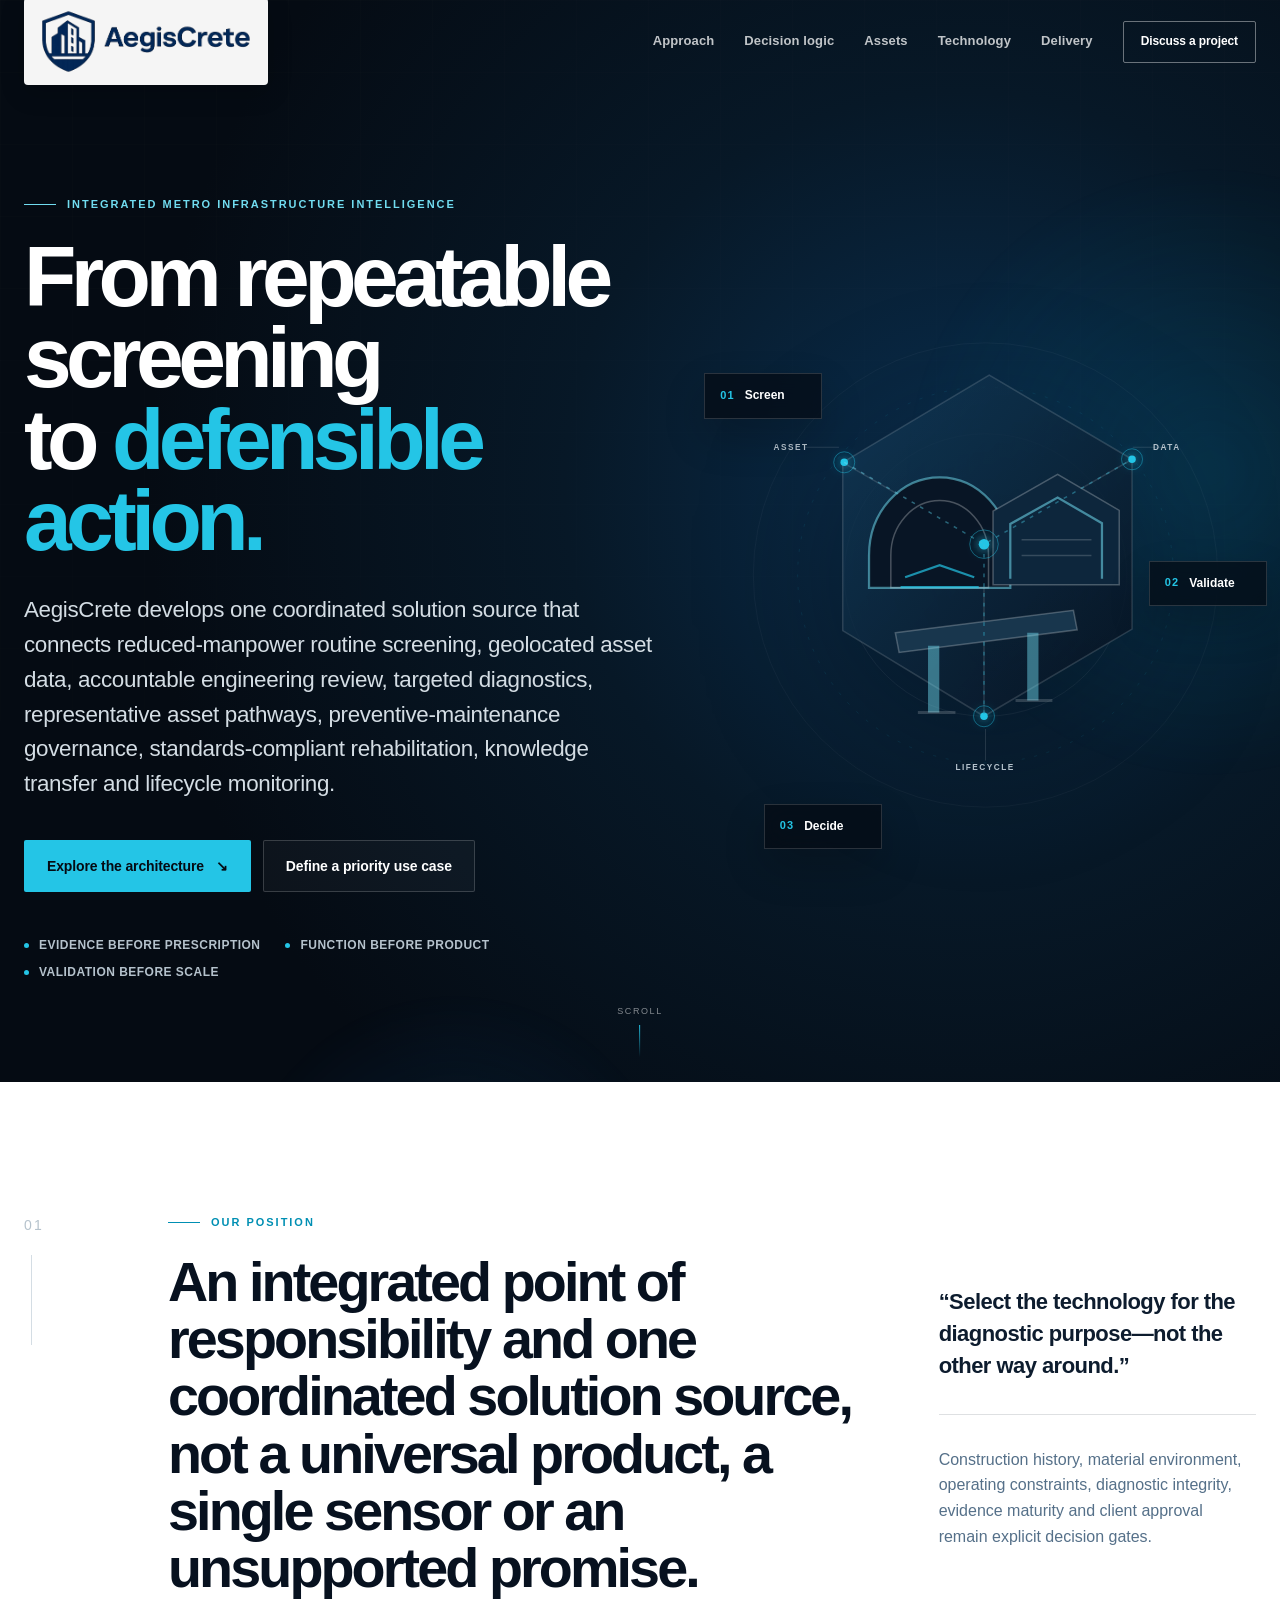
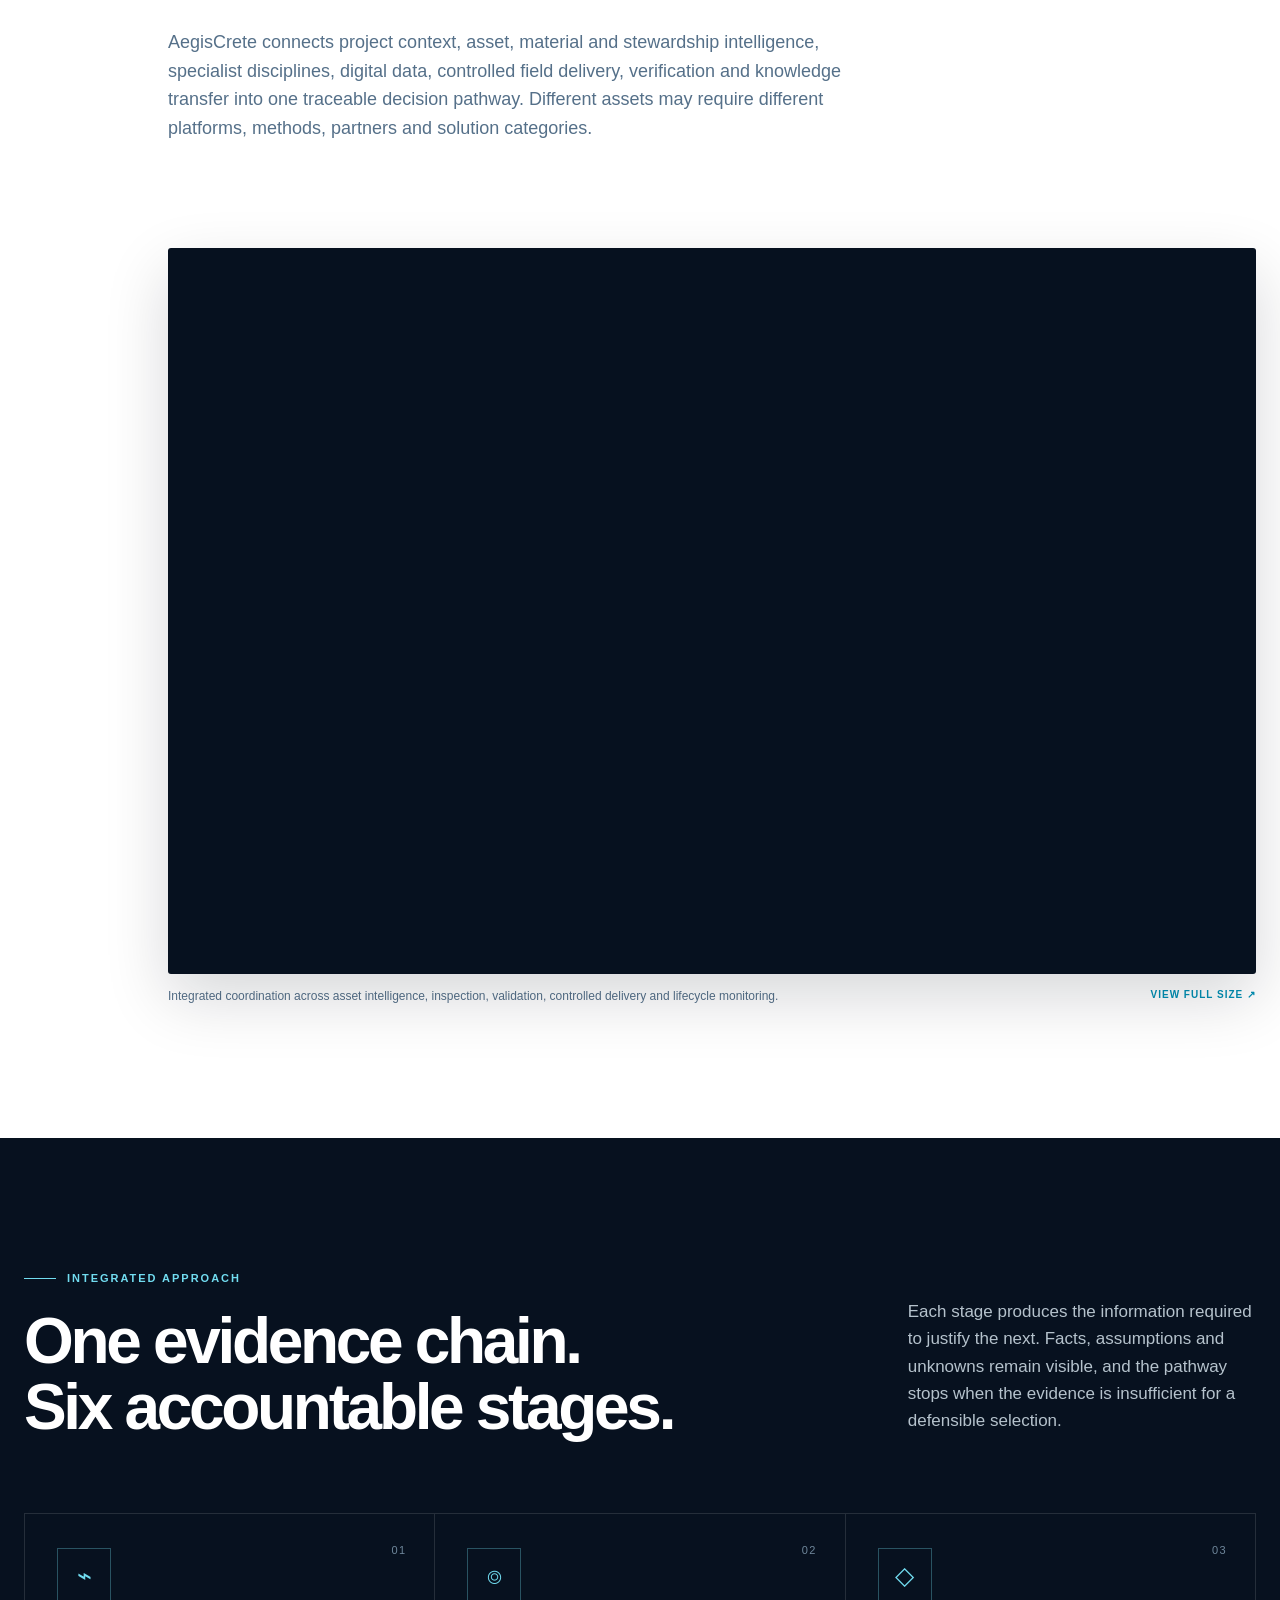
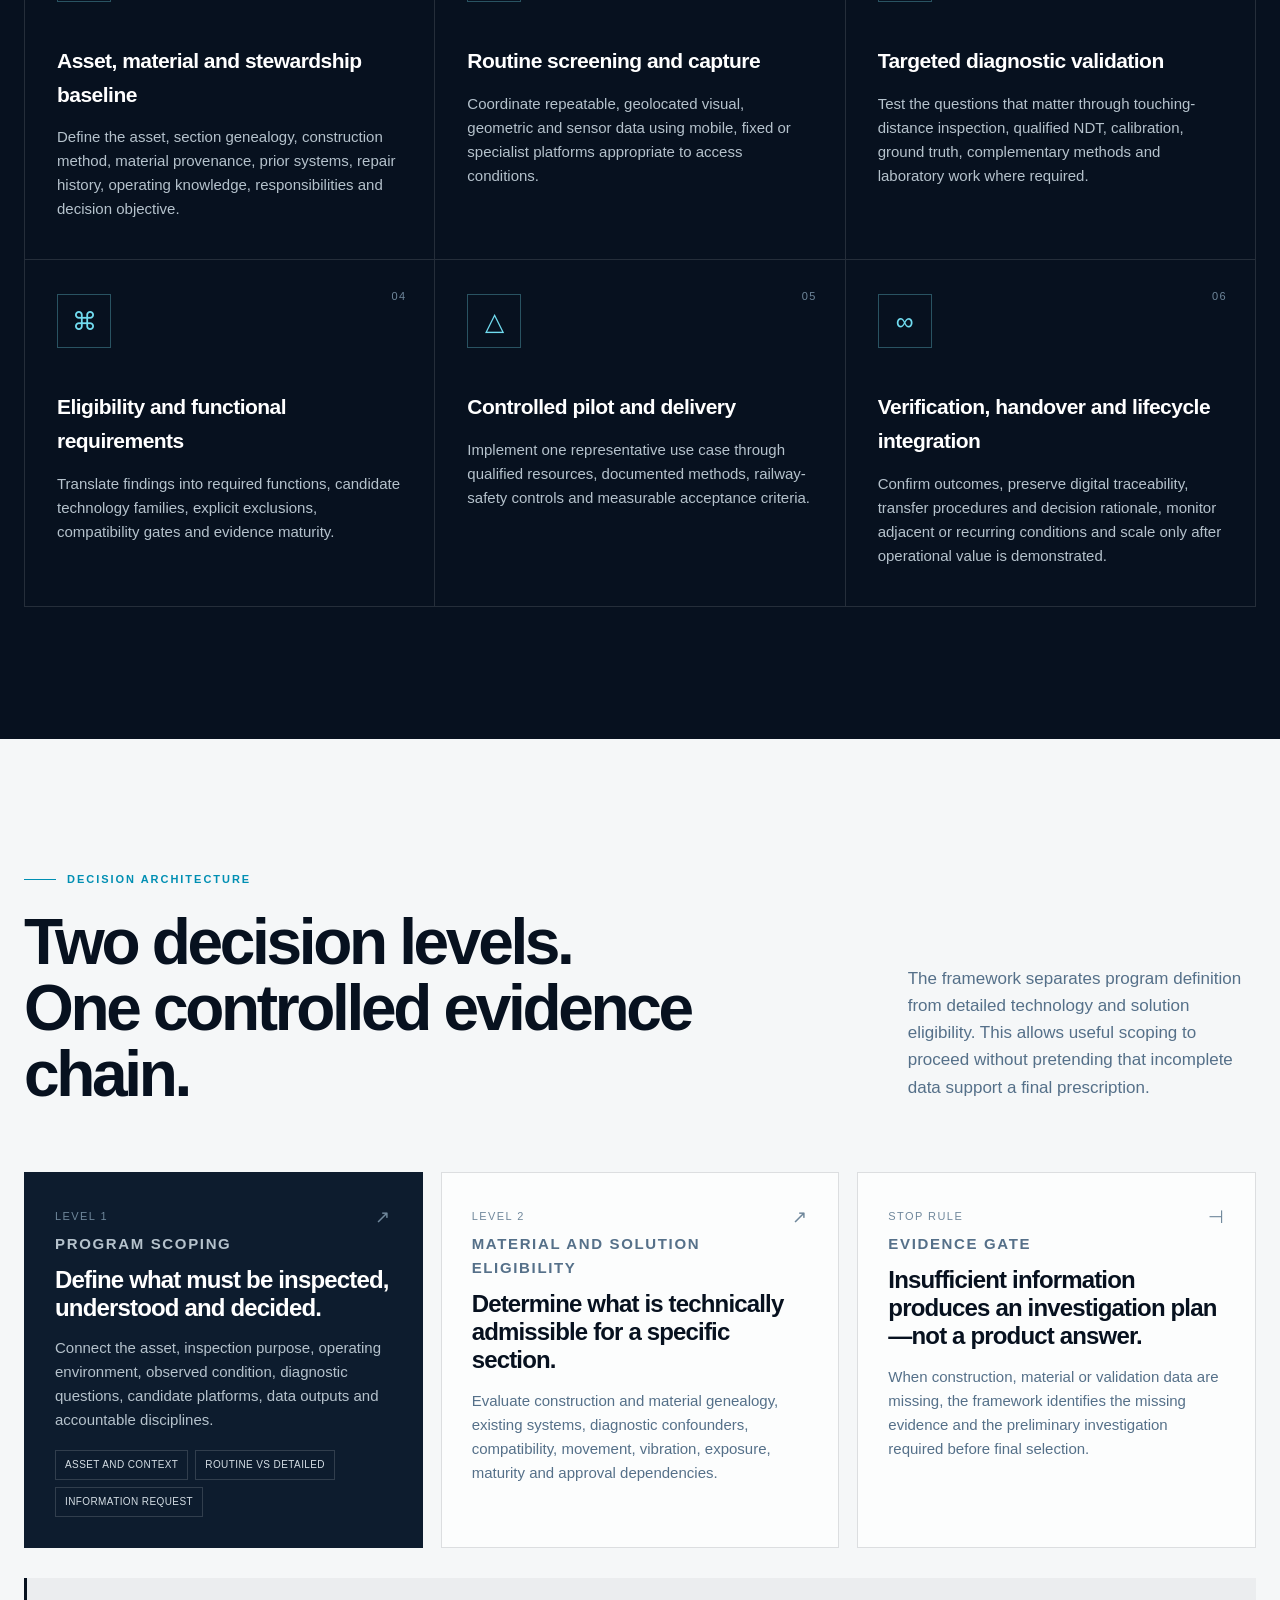
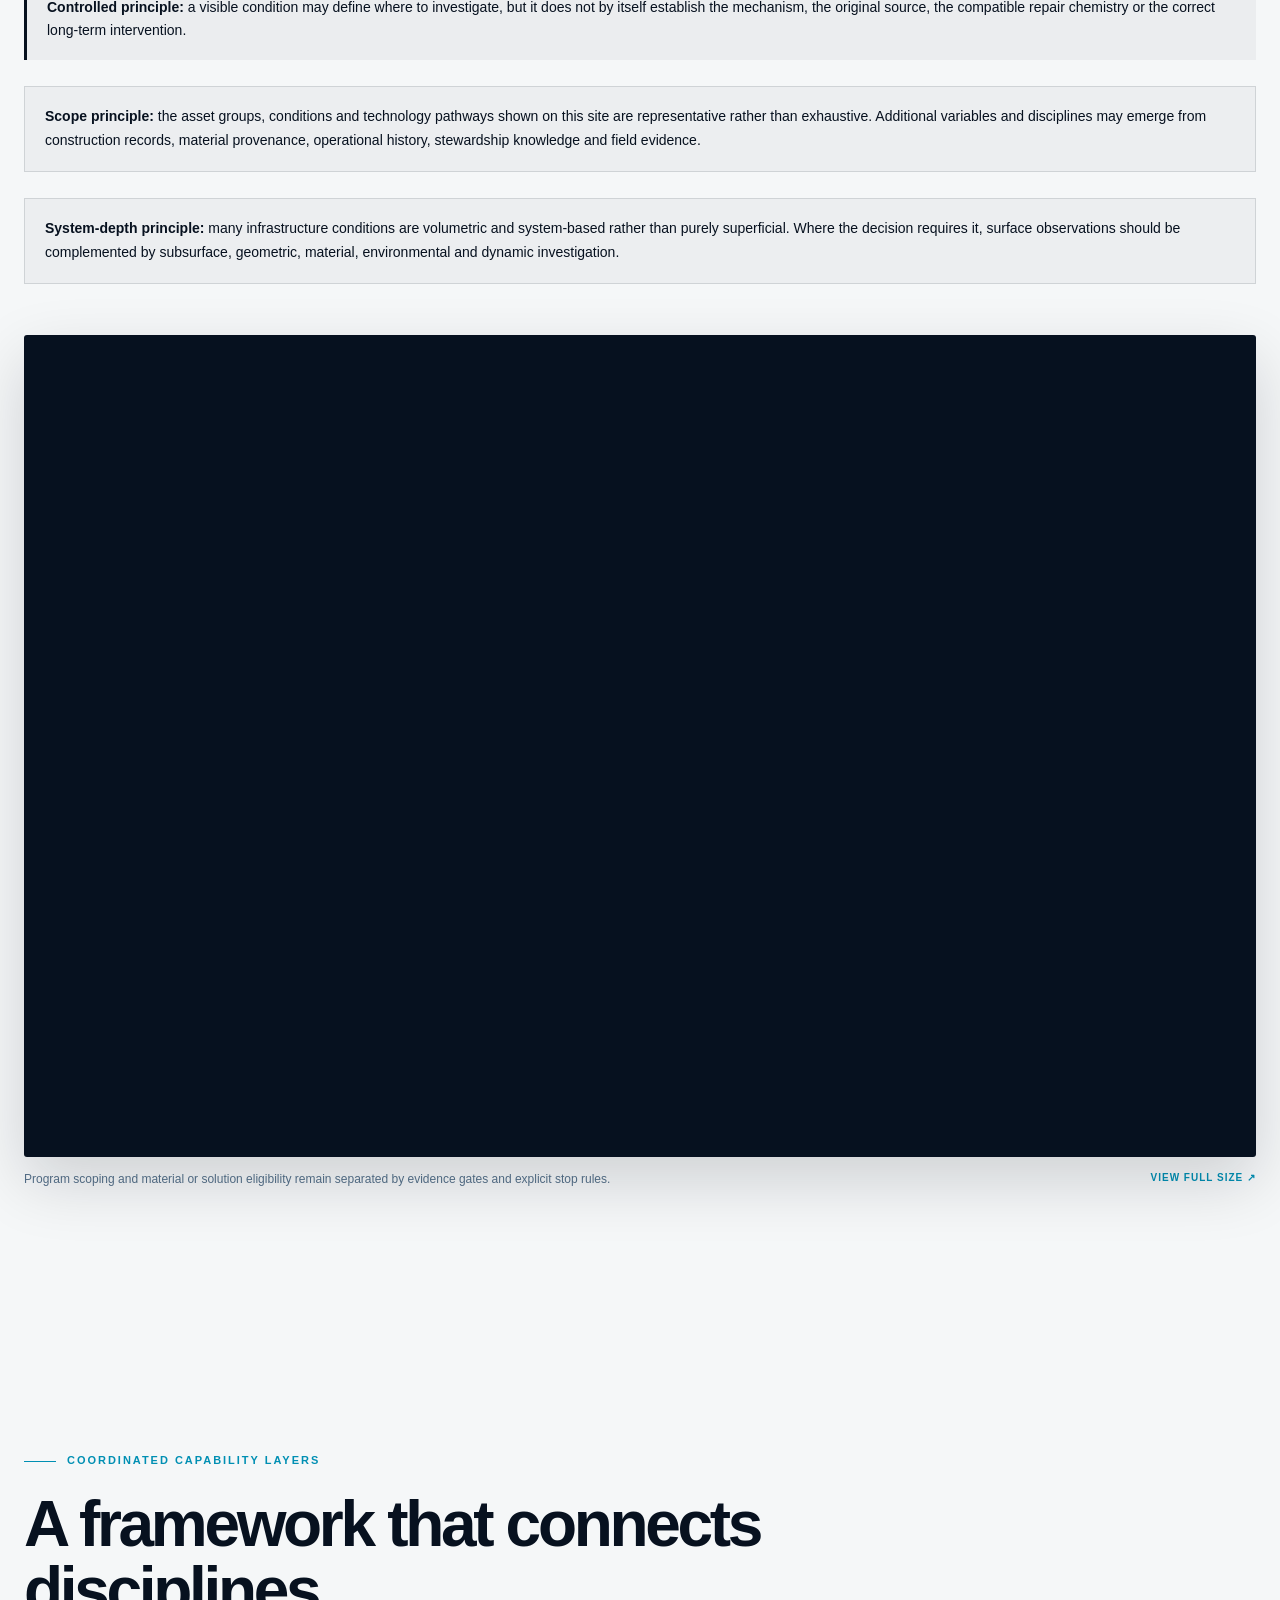
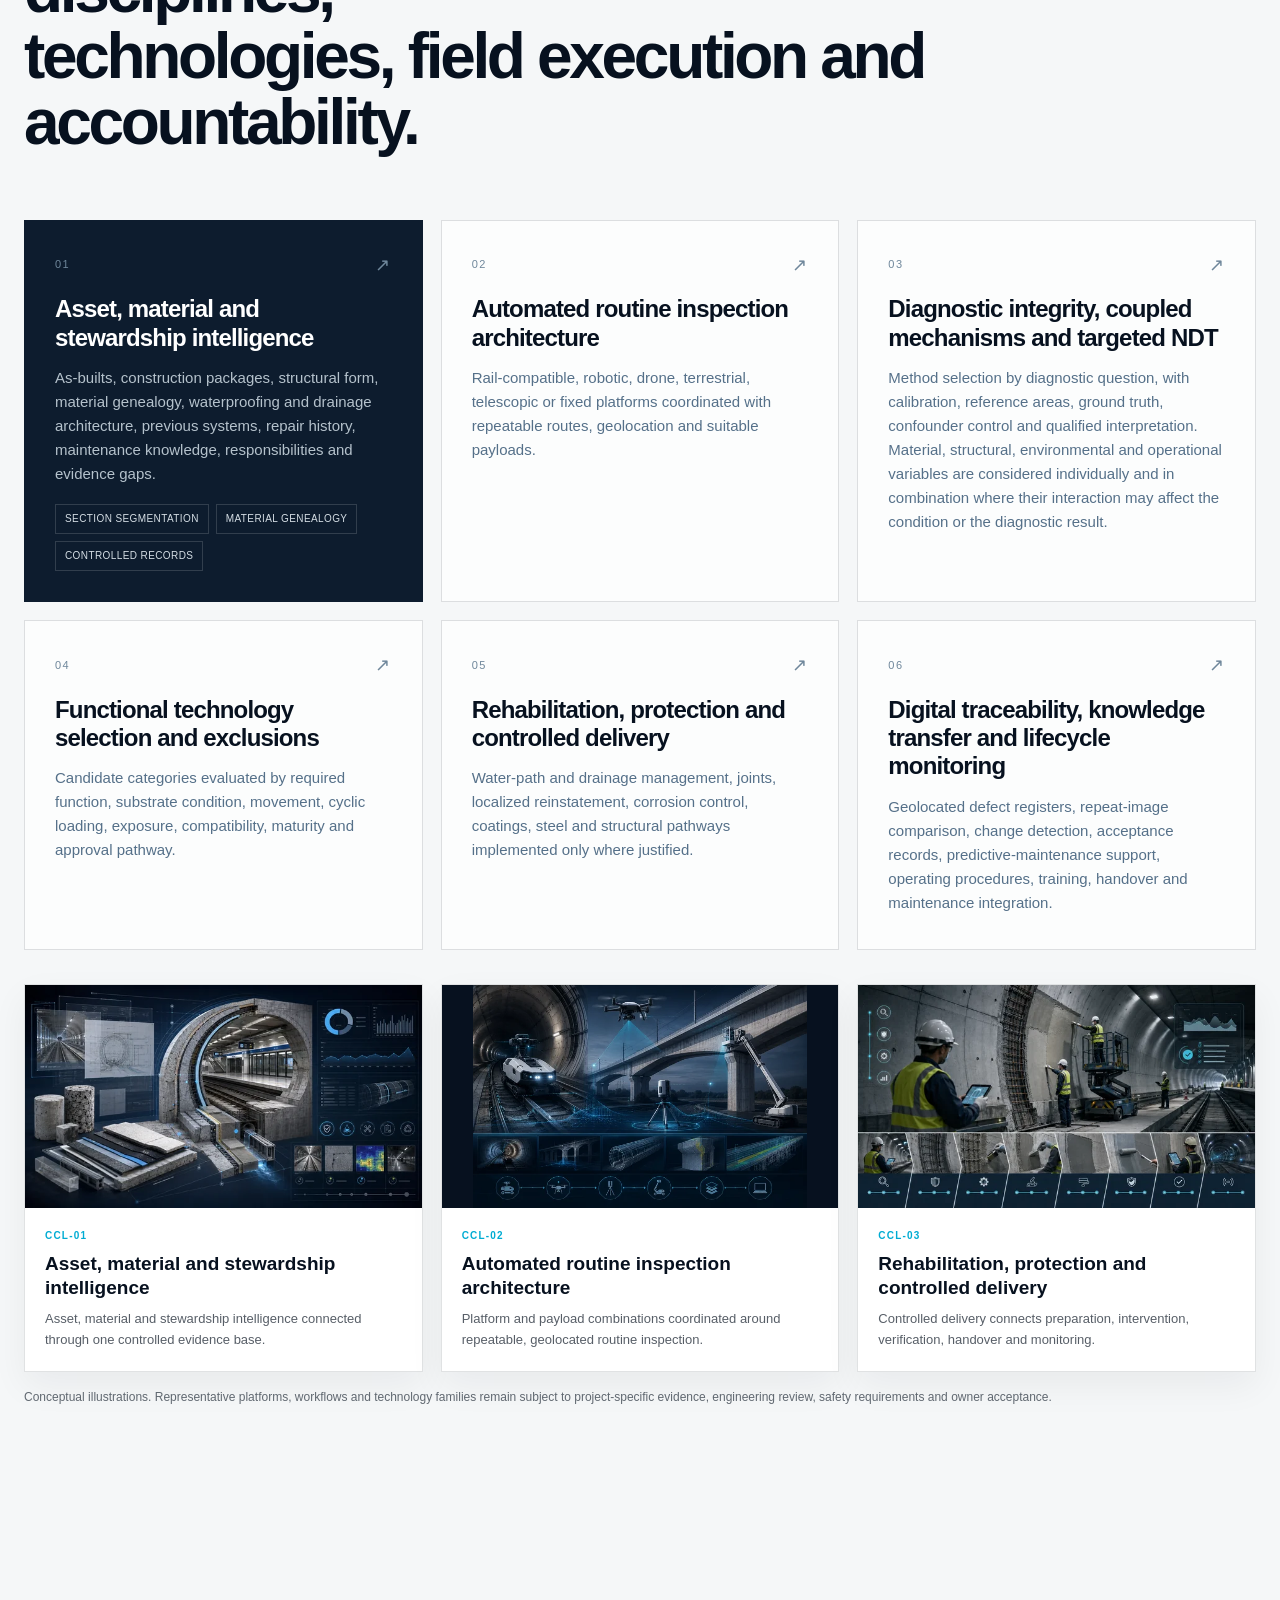
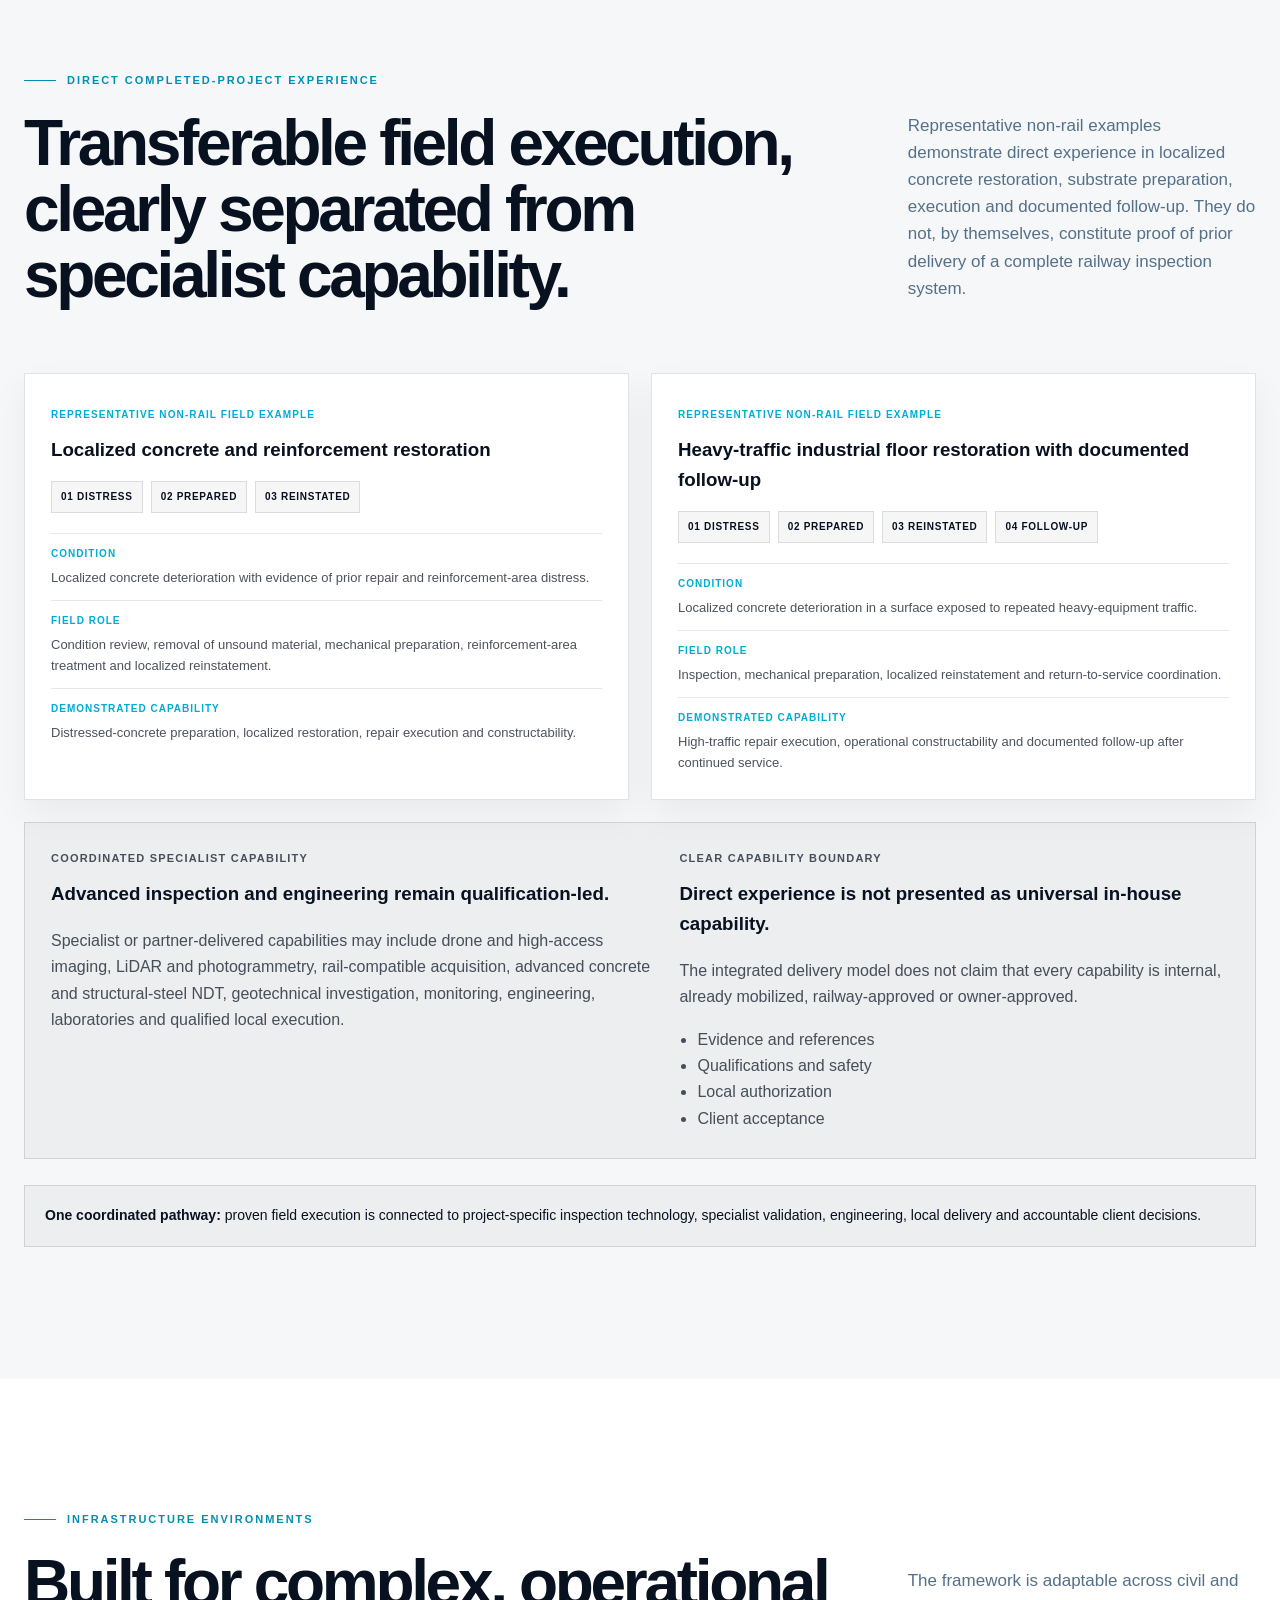
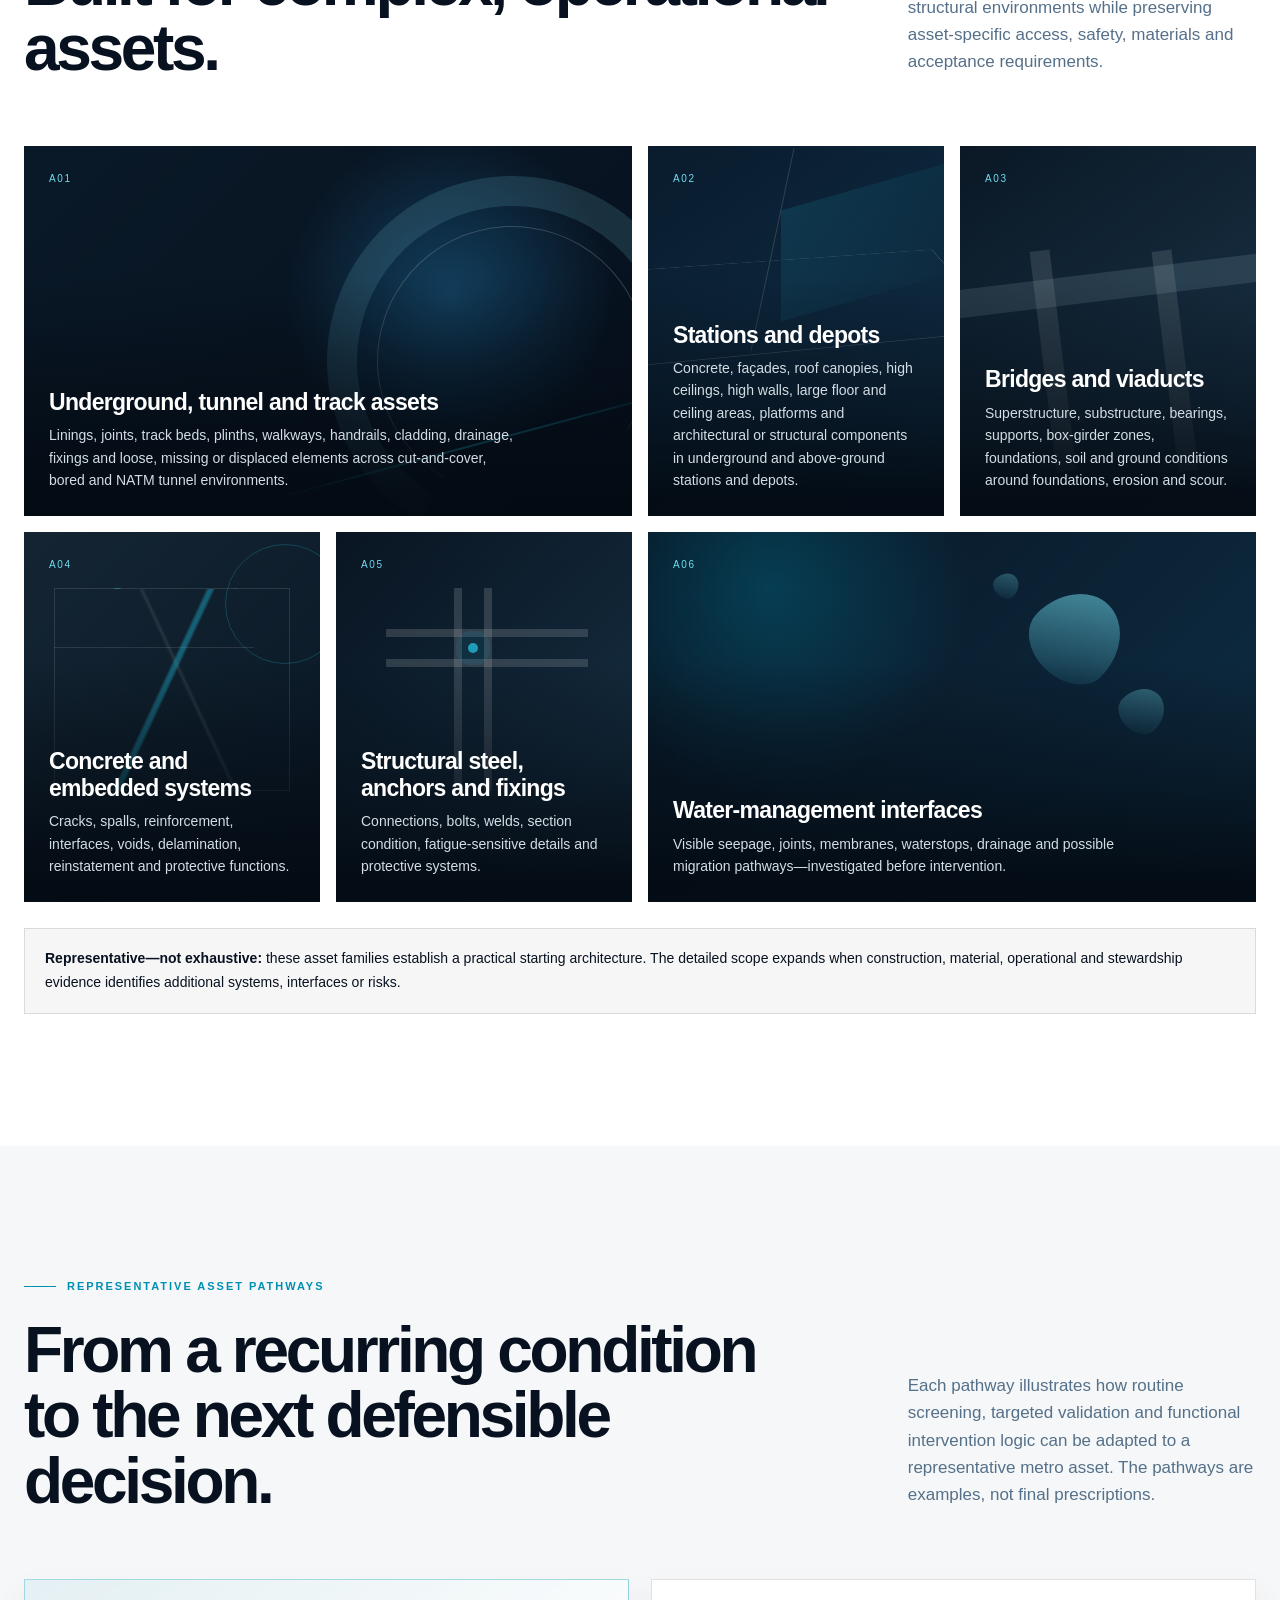
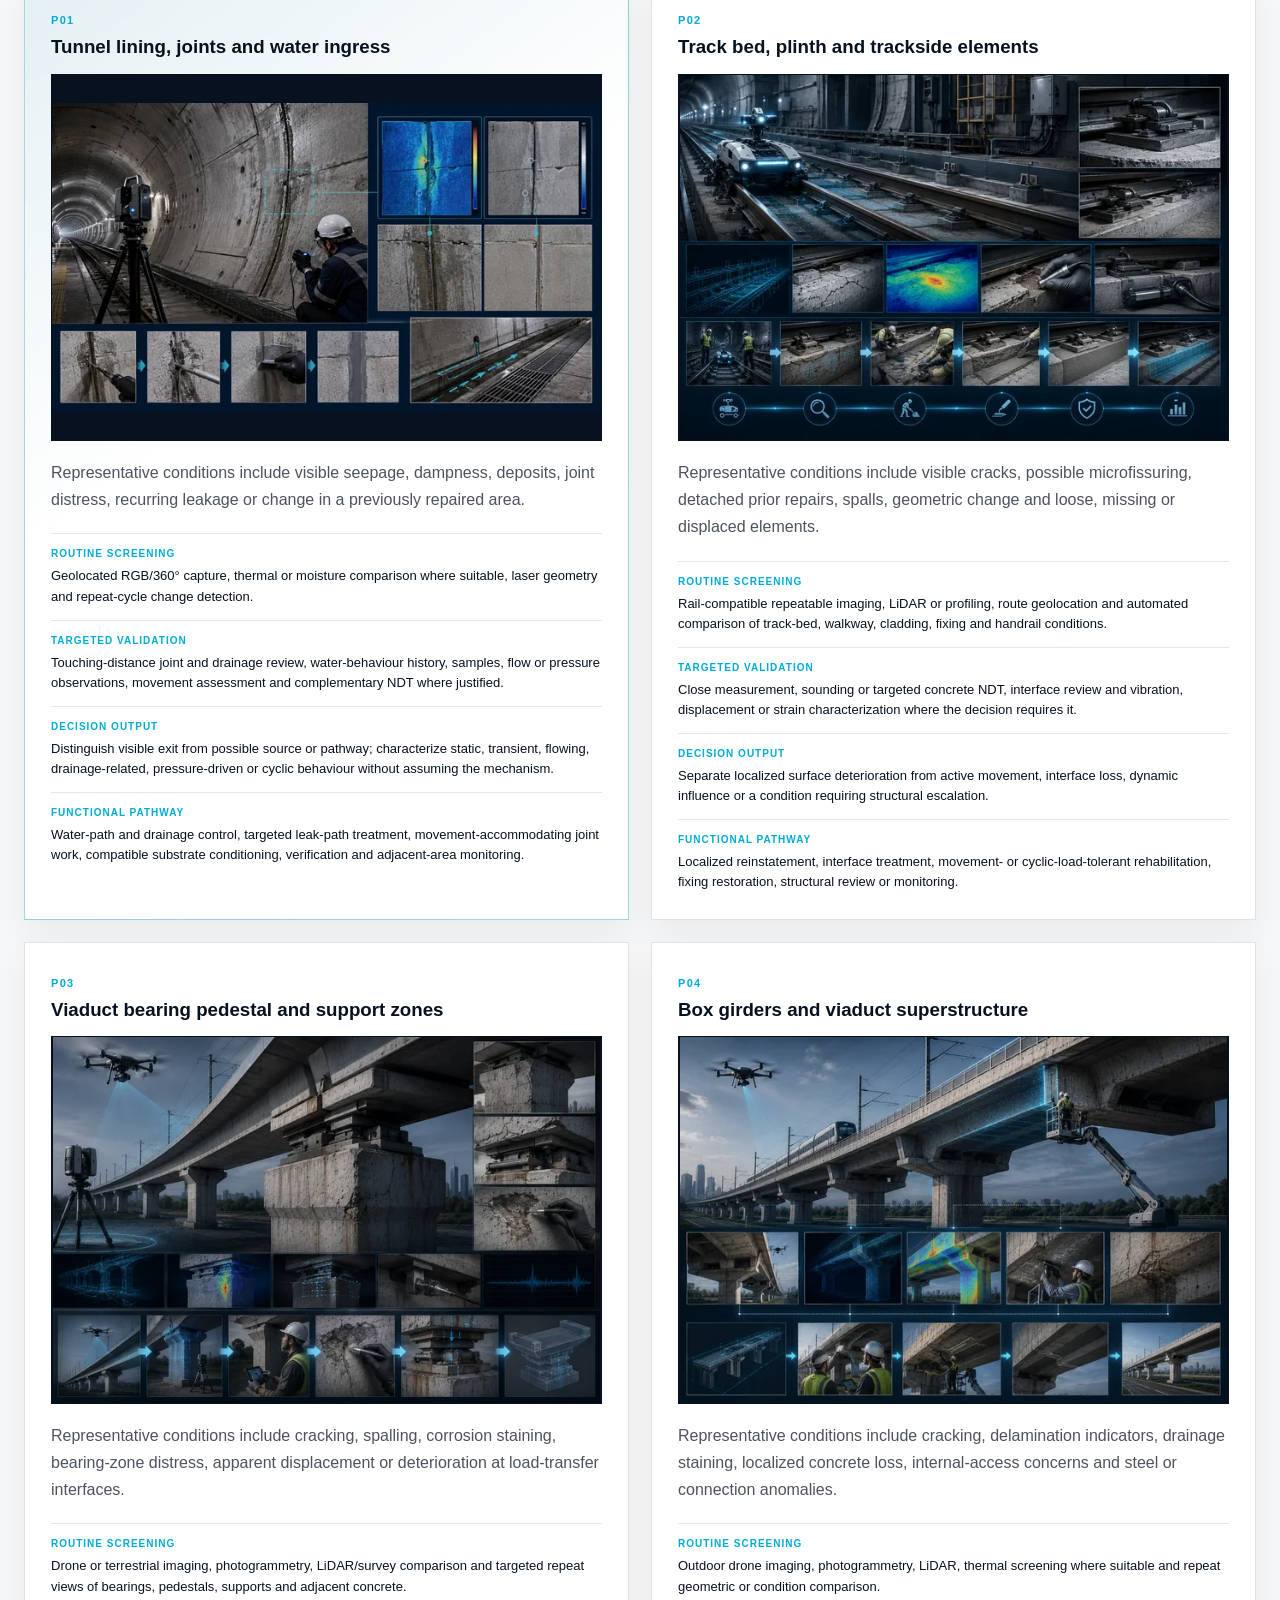
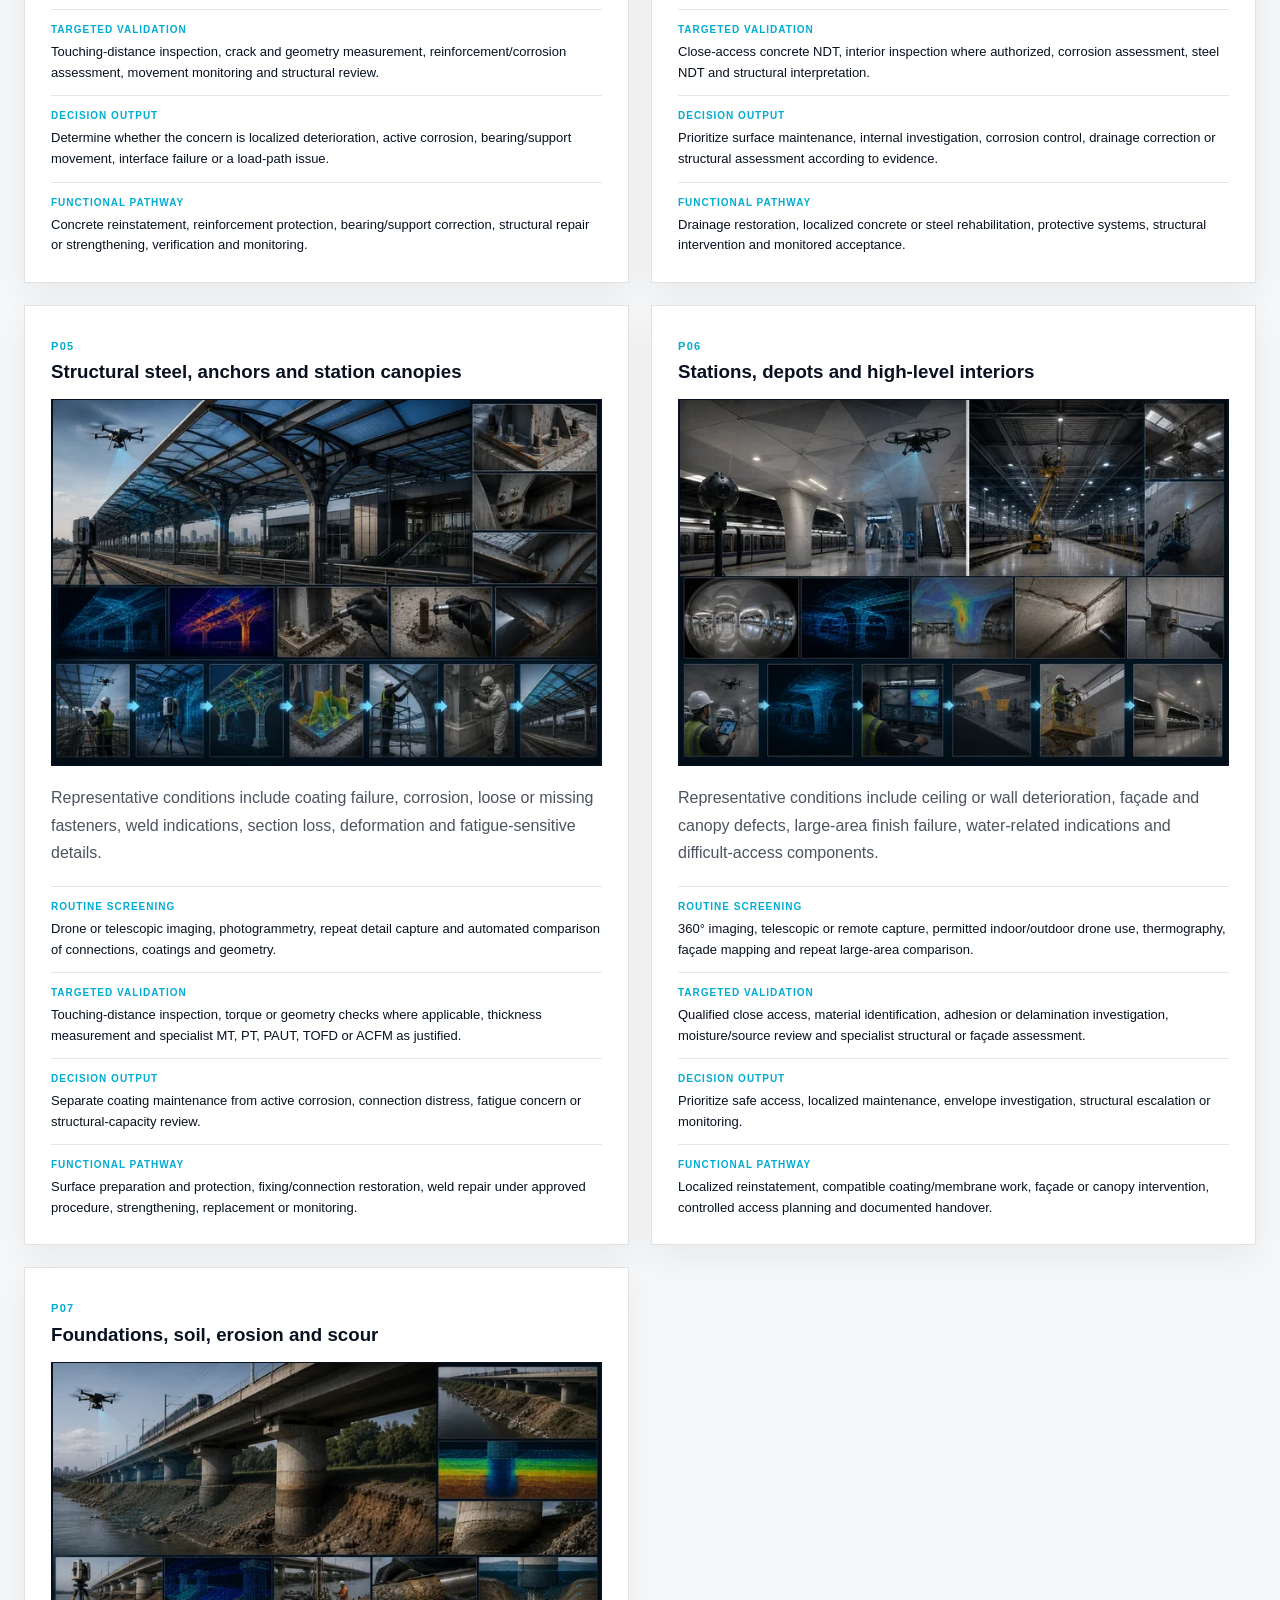
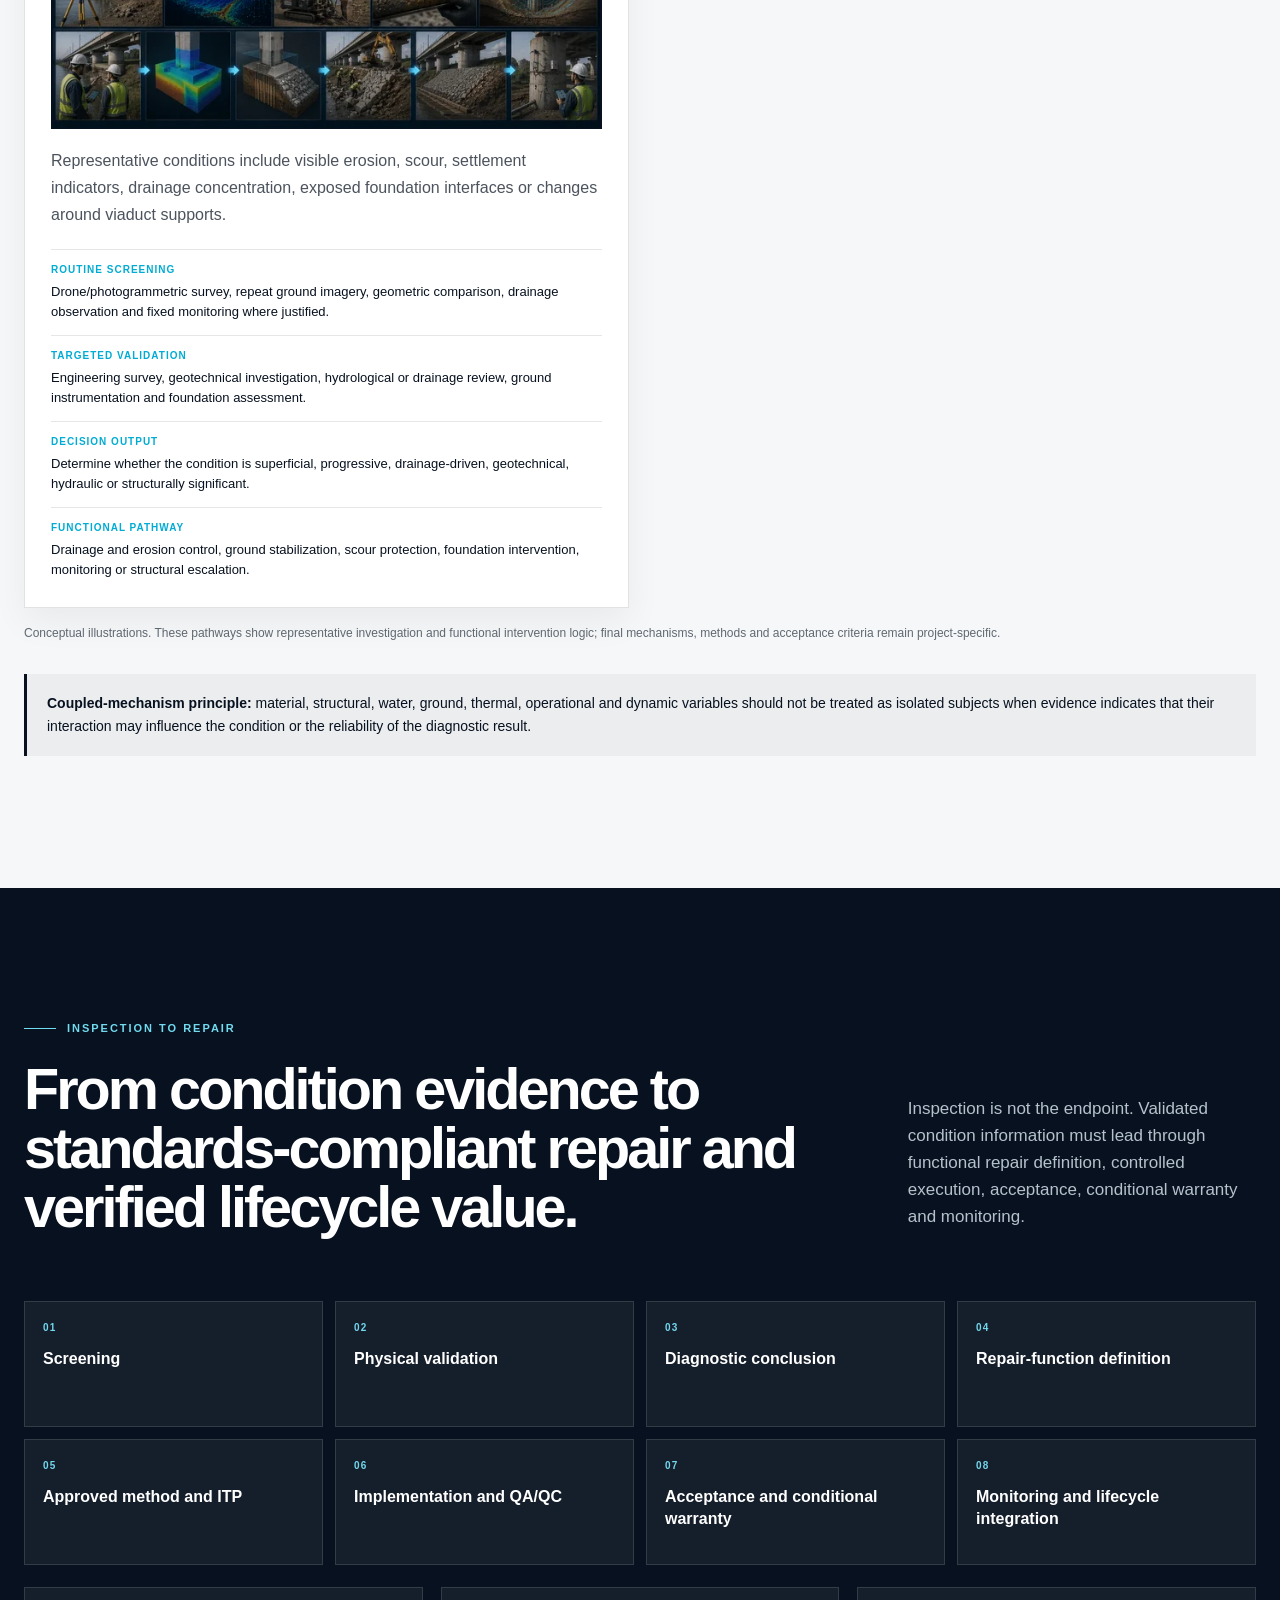
==== commit d74ec92d: "Add files via upload" ====
--- a/index.html
+++ b/index.html
@@ -5,19 +5,19 @@
 <meta charset="utf-8"/>
 <meta content="width=device-width, initial-scale=1" name="viewport"/>
 <meta content="#07111f" name="theme-color"/>
-<meta content="AegisCrete develops evidence-led metro infrastructure pathways linking reduced-manpower routine screening, representative asset pathways, construction and material intelligence, diagnostic validation, functional technology selection, controlled rehabilitation, knowledge transfer and lifecycle monitoring." name="description"/>
+<meta content="AegisCrete develops evidence-led metro infrastructure pathways linking reduced-manpower routine screening, preventive-maintenance governance, representative asset pathways, diagnostic validation, standards-compliant repair, conditional warranty, knowledge transfer and lifecycle monitoring." name="description"/>
 <meta content="index,follow,max-image-preview:large,max-snippet:-1,max-video-preview:-1" name="robots"/>
 <link href="https://aegiscrete.ca/" rel="canonical"/>
 <meta content="website" property="og:type"/>
 <meta content="AegisCrete — Integrated Metro Infrastructure Intelligence" property="og:title"/>
-<meta content="From reduced-manpower routine screening to defensible intervention through representative asset pathways, controlled diagnostics, verification and lifecycle decisions." property="og:description"/>
+<meta content="From reduced-manpower routine screening to preventive-maintenance governance, accountable diagnostics, standards-compliant repair, verification and lifecycle decisions." property="og:description"/>
 <meta content="https://aegiscrete.ca/" property="og:url"/>
 <meta content="https://aegiscrete.ca/assets/images/social-card.png" property="og:image"/>
 <meta content="1200" property="og:image:width"/>
 <meta content="630" property="og:image:height"/>
 <meta content="summary_large_image" name="twitter:card"/>
 <meta content="AegisCrete — Integrated Metro Infrastructure Intelligence" name="twitter:title"/>
-<meta content="Reduced-manpower routine screening, representative asset pathways, accountable diagnostics, functional rehabilitation and lifecycle monitoring for complex metro assets." name="twitter:description"/>
+<meta content="Reduced-manpower routine screening, preventive-maintenance governance, accountable diagnostics, standards-compliant rehabilitation and lifecycle monitoring for complex metro assets." name="twitter:description"/>
 <meta content="https://aegiscrete.ca/assets/images/social-card.png" name="twitter:image"/>
 <title>AegisCrete — Integrated Metro Infrastructure Intelligence</title>
 <link href="assets/brand/favicon.ico" rel="icon" sizes="any"/>
@@ -32,7 +32,7 @@
   "url": "https://aegiscrete.ca/",
   "logo": "https://aegiscrete.ca/assets/brand/aegiscrete-logo-horizontal.png",
   "email": "info@aegiscrete.ca",
-  "description": "AegisCrete coordinates evidence-led metro infrastructure pathways connecting reduced-manpower routine inspection, representative asset pathways, construction and material intelligence, diagnostic validation, functional technology selection, controlled rehabilitation, verification, knowledge transfer and lifecycle monitoring.",
+  "description": "AegisCrete coordinates evidence-led metro infrastructure pathways connecting reduced-manpower routine inspection, preventive-maintenance governance, representative asset pathways, diagnostic validation, standards-compliant repair, conditional warranty, verification, knowledge transfer and lifecycle monitoring.",
   "areaServed": "International",
   "contactPoint": {
     "@type": "ContactPoint",
@@ -349,6 +349,204 @@
   @media (max-width: 620px) {
     .support-card__body { padding: 17px; }
   }
+
+
+  /* August 2026 controlled alignment with the approved metro framework */
+  .field-experience-grid {
+    display: grid;
+    grid-template-columns: repeat(2, minmax(0, 1fr));
+    gap: 22px;
+    margin-top: 34px;
+  }
+  .field-case {
+    padding: 26px;
+    border: 1px solid rgba(7,17,31,.12);
+    background: #fff;
+    box-shadow: 0 14px 34px rgba(7,17,31,.055);
+  }
+  .field-case__label {
+    display: inline-flex;
+    margin-bottom: 12px;
+    color: var(--cyan-500, #008fb3);
+    font-size: 10px;
+    font-weight: 800;
+    letter-spacing: .11em;
+    text-transform: uppercase;
+  }
+  .field-case h3 {
+    margin: 0 0 16px;
+  }
+  .field-case__sequence {
+    display: flex;
+    flex-wrap: wrap;
+    gap: 8px;
+    margin: 0 0 20px;
+  }
+  .field-case__sequence span {
+    padding: 7px 9px;
+    border: 1px solid rgba(7,17,31,.11);
+    background: rgba(7,17,31,.035);
+    font-size: 10px;
+    font-weight: 800;
+    letter-spacing: .07em;
+    text-transform: uppercase;
+  }
+  .field-case__detail {
+    padding-top: 12px;
+    border-top: 1px solid rgba(7,17,31,.10);
+  }
+  .field-case__detail + .field-case__detail {
+    margin-top: 12px;
+  }
+  .field-case__detail strong {
+    display: block;
+    margin-bottom: 5px;
+    color: var(--cyan-500, #008fb3);
+    font-size: 10px;
+    font-weight: 800;
+    letter-spacing: .1em;
+    text-transform: uppercase;
+  }
+  .field-case__detail p {
+    margin: 0;
+    color: rgba(7,17,31,.72);
+    font-size: 13px;
+    line-height: 1.62;
+  }
+  .field-boundary {
+    grid-column: 1 / -1;
+    display: grid;
+    grid-template-columns: 1.1fr 1fr;
+    gap: 24px;
+    padding: 26px;
+    border: 1px solid rgba(7,17,31,.12);
+    background: rgba(7,17,31,.035);
+  }
+  .field-boundary h3 {
+    margin-top: 0;
+  }
+  .field-boundary p,
+  .field-boundary li {
+    color: rgba(7,17,31,.72);
+    line-height: 1.65;
+  }
+  .field-boundary ul {
+    margin: 14px 0 0;
+    padding-left: 18px;
+  }
+
+  .repair-chain {
+    display: grid;
+    grid-template-columns: repeat(4, minmax(0, 1fr));
+    gap: 12px;
+    margin-top: 34px;
+  }
+  .repair-chain__step {
+    min-height: 126px;
+    padding: 18px;
+    border: 1px solid rgba(255,255,255,.13);
+    background: rgba(255,255,255,.055);
+  }
+  .repair-chain__step span {
+    display: block;
+    margin-bottom: 12px;
+    color: #73d7ed;
+    font-size: 10px;
+    font-weight: 800;
+    letter-spacing: .11em;
+  }
+  .repair-chain__step strong {
+    display: block;
+    line-height: 1.35;
+  }
+  .repair-grid {
+    display: grid;
+    grid-template-columns: repeat(3, minmax(0, 1fr));
+    gap: 18px;
+    margin-top: 22px;
+  }
+  .repair-card {
+    padding: 24px;
+    border: 1px solid rgba(255,255,255,.13);
+    background: rgba(255,255,255,.055);
+  }
+  .repair-card h3 {
+    margin-top: 0;
+  }
+  .repair-card p,
+  .repair-card li {
+    color: rgba(255,255,255,.77);
+    font-size: 14px;
+    line-height: 1.65;
+  }
+  .repair-card ul {
+    margin: 16px 0 0;
+    padding-left: 18px;
+  }
+  .repair-card li {
+    margin: 7px 0;
+  }
+  .repair-material-note {
+    margin-top: 22px;
+    padding: 18px 20px;
+    border: 1px solid rgba(115,215,237,.35);
+    background: rgba(115,215,237,.08);
+    color: rgba(255,255,255,.84);
+    line-height: 1.65;
+  }
+
+  .governance-grid {
+    display: grid;
+    grid-template-columns: repeat(3, minmax(0, 1fr));
+    gap: 18px;
+    margin-top: 34px;
+  }
+  .governance-card {
+    padding: 24px;
+    border: 1px solid rgba(7,17,31,.11);
+    background: rgba(7,17,31,.035);
+  }
+  .governance-card span {
+    display: block;
+    margin-bottom: 14px;
+    color: var(--cyan-500, #008fb3);
+    font-size: 10px;
+    font-weight: 800;
+    letter-spacing: .11em;
+  }
+  .governance-card h3 {
+    margin: 0 0 10px;
+  }
+  .governance-card p {
+    margin: 0;
+    color: rgba(7,17,31,.7);
+    font-size: 13px;
+    line-height: 1.65;
+  }
+
+  @media (max-width: 980px) {
+    .field-experience-grid,
+    .field-boundary,
+    .repair-grid,
+    .governance-grid {
+      grid-template-columns: 1fr;
+    }
+    .repair-chain {
+      grid-template-columns: repeat(2, minmax(0, 1fr));
+    }
+  }
+  @media (max-width: 620px) {
+    .field-case,
+    .field-boundary,
+    .repair-card,
+    .governance-card {
+      padding: 20px;
+    }
+    .repair-chain {
+      grid-template-columns: 1fr;
+    }
+  }
+
 </style></head>
 <body>
 <a class="skip-link" href="#main-content">Skip to main content</a>
@@ -380,7 +578,7 @@
 <div class="hero__content reveal">
 <p class="eyebrow"><span></span> Integrated metro infrastructure intelligence</p>
 <h1 id="hero-title">From repeatable screening<br/>to <em>defensible action.</em></h1>
-<p class="hero__lead">AegisCrete develops one coordinated solution source that connects reduced-manpower routine screening, geolocated asset data, accountable engineering review, targeted diagnostics, representative asset pathways, functional technology selection, controlled rehabilitation, knowledge transfer and lifecycle monitoring.</p>
+<p class="hero__lead">AegisCrete develops one coordinated solution source that connects reduced-manpower routine screening, geolocated asset data, accountable engineering review, targeted diagnostics, representative asset pathways, preventive-maintenance governance, standards-compliant rehabilitation, knowledge transfer and lifecycle monitoring.</p>
 <div class="hero__actions">
 <a class="button button--primary" href="#approach">Explore the architecture <span aria-hidden="true">↘</span></a>
 <a class="button button--ghost" href="#contact">Define a priority use case</a>
@@ -568,6 +766,51 @@
 <div class="support-card-grid reveal"><article class="support-card"><a aria-label="Open the Asset, material and stewardship intelligence conceptual visual at full size" class="support-card__media" href="assets/images/ccl-asset-material-stewardship-intelligence.png" rel="noopener" target="_blank"><picture><source sizes="(max-width: 1100px) calc(100vw - 40px), 32vw" srcset="assets/images/ccl-asset-material-stewardship-intelligence-640.webp 640w, assets/images/ccl-asset-material-stewardship-intelligence-960.webp 960w, assets/images/ccl-asset-material-stewardship-intelligence-1536.webp 1536w" type="image/webp"/><img alt="Conceptual metro infrastructure visual combining construction records, material samples, asset geometry, condition data and lifecycle stewardship intelligence." decoding="async" height="941" loading="lazy" src="assets/images/ccl-asset-material-stewardship-intelligence.png" width="1672"/></picture></a><div class="support-card__body"><span class="support-card__label">CCL-01</span><h3>Asset, material and stewardship intelligence</h3><p>Asset, material and stewardship intelligence connected through one controlled evidence base.</p></div></article><article class="support-card"><a aria-label="Open the Automated routine inspection architecture conceptual visual at full size" class="support-card__media" href="assets/images/ccl-automated-routine-inspection-architecture.png" rel="noopener" target="_blank"><picture><source sizes="(max-width: 1100px) calc(100vw - 40px), 32vw" srcset="assets/images/ccl-automated-routine-inspection-architecture-640.webp 640w, assets/images/ccl-automated-routine-inspection-architecture-960.webp 960w, assets/images/ccl-automated-routine-inspection-architecture-1536.webp 1536w" type="image/webp"/><img alt="Conceptual automated metro inspection architecture using rail-compatible mobile capture, outdoor drone inspection, terrestrial LiDAR, high-reach access and geolocated data outputs." decoding="async" height="1024" loading="lazy" src="assets/images/ccl-automated-routine-inspection-architecture.png" width="1536"/></picture></a><div class="support-card__body"><span class="support-card__label">CCL-02</span><h3>Automated routine inspection architecture</h3><p>Platform and payload combinations coordinated around repeatable, geolocated routine inspection.</p></div></article><article class="support-card"><a aria-label="Open the Rehabilitation, protection and controlled delivery conceptual visual at full size" class="support-card__media" href="assets/images/ccl-rehabilitation-protection-controlled-delivery.png" rel="noopener" target="_blank"><picture><source sizes="(max-width: 1100px) calc(100vw - 40px), 32vw" srcset="assets/images/ccl-rehabilitation-protection-controlled-delivery-640.webp 640w, assets/images/ccl-rehabilitation-protection-controlled-delivery-960.webp 960w, assets/images/ccl-rehabilitation-protection-controlled-delivery-1536.webp 1536w" type="image/webp"/><img alt="Conceptual controlled rehabilitation workflow showing material preparation, field execution, protective treatment, verification, handover and lifecycle monitoring." decoding="async" height="941" loading="lazy" src="assets/images/ccl-rehabilitation-protection-controlled-delivery.png" width="1672"/></picture></a><div class="support-card__body"><span class="support-card__label">CCL-03</span><h3>Rehabilitation, protection and controlled delivery</h3><p>Controlled delivery connects preparation, intervention, verification, handover and monitoring.</p></div></article></div><p class="conceptual-visual-note">Conceptual illustrations. Representative platforms, workflows and technology families remain subject to project-specific evidence, engineering review, safety requirements and owner acceptance.</p>
 </div>
 </section>
+
+<section aria-labelledby="field-experience-title" class="capabilities section" id="field-experience">
+<div class="container">
+<div class="section-heading section-heading--split reveal">
+<div>
+<p class="eyebrow eyebrow--dark"><span></span> Direct completed-project experience</p>
+<h2 id="field-experience-title">Transferable field execution,<br/>clearly separated from specialist capability.</h2>
+</div>
+<p>Representative non-rail examples demonstrate direct experience in localized concrete restoration, substrate preparation, execution and documented follow-up. They do not, by themselves, constitute proof of prior delivery of a complete railway inspection system.</p>
+</div>
+<div class="field-experience-grid">
+<article class="field-case reveal">
+<span class="field-case__label">Representative non-rail field example</span>
+<h3>Localized concrete and reinforcement restoration</h3>
+<div aria-label="Representative repair sequence" class="field-case__sequence"><span>01 Distress</span><span>02 Prepared</span><span>03 Reinstated</span></div>
+<div class="field-case__detail"><strong>Condition</strong><p>Localized concrete deterioration with evidence of prior repair and reinforcement-area distress.</p></div>
+<div class="field-case__detail"><strong>Field role</strong><p>Condition review, removal of unsound material, mechanical preparation, reinforcement-area treatment and localized reinstatement.</p></div>
+<div class="field-case__detail"><strong>Demonstrated capability</strong><p>Distressed-concrete preparation, localized restoration, repair execution and constructability.</p></div>
+</article>
+<article class="field-case reveal">
+<span class="field-case__label">Representative non-rail field example</span>
+<h3>Heavy-traffic industrial floor restoration with documented follow-up</h3>
+<div aria-label="Representative repair sequence" class="field-case__sequence"><span>01 Distress</span><span>02 Prepared</span><span>03 Reinstated</span><span>04 Follow-up</span></div>
+<div class="field-case__detail"><strong>Condition</strong><p>Localized concrete deterioration in a surface exposed to repeated heavy-equipment traffic.</p></div>
+<div class="field-case__detail"><strong>Field role</strong><p>Inspection, mechanical preparation, localized reinstatement and return-to-service coordination.</p></div>
+<div class="field-case__detail"><strong>Demonstrated capability</strong><p>High-traffic repair execution, operational constructability and documented follow-up after continued service.</p></div>
+</article>
+<aside class="field-boundary reveal">
+<div>
+<p class="capability-card__kicker">Coordinated specialist capability</p>
+<h3>Advanced inspection and engineering remain qualification-led.</h3>
+<p>Specialist or partner-delivered capabilities may include drone and high-access imaging, LiDAR and photogrammetry, rail-compatible acquisition, advanced concrete and structural-steel NDT, geotechnical investigation, monitoring, engineering, laboratories and qualified local execution.</p>
+</div>
+<div>
+<p class="capability-card__kicker">Clear capability boundary</p>
+<h3>Direct experience is not presented as universal in-house capability.</h3>
+<p>The integrated delivery model does not claim that every capability is internal, already mobilized, railway-approved or owner-approved.</p>
+<ul><li>Evidence and references</li><li>Qualifications and safety</li><li>Local authorization</li><li>Client acceptance</li></ul>
+</div>
+</aside>
+</div>
+<p class="representative-note"><strong>One coordinated pathway:</strong> proven field execution is connected to project-specific inspection technology, specialist validation, engineering, local delivery and accountable client decisions.</p>
+</div>
+</section>
+
 <section aria-labelledby="assets-title" class="assets section" id="infrastructure">
 <div class="container">
 <div class="section-heading section-heading--split reveal">
@@ -697,6 +940,69 @@
 
 </div>
 </section>
+
+<section aria-labelledby="inspection-to-repair-title" class="company section section--ink" id="inspection-to-repair">
+<div class="container">
+<div class="section-heading section-heading--split reveal">
+<div>
+<p class="eyebrow"><span></span> Inspection to repair</p>
+<h2 id="inspection-to-repair-title">From condition evidence to standards-compliant repair and verified lifecycle value.</h2>
+</div>
+<p>Inspection is not the endpoint. Validated condition information must lead through functional repair definition, controlled execution, acceptance, conditional warranty and monitoring.</p>
+</div>
+<div aria-label="Integrated inspection-to-repair pathway" class="repair-chain">
+<div class="repair-chain__step reveal"><span>01</span><strong>Screening</strong></div>
+<div class="repair-chain__step reveal"><span>02</span><strong>Physical validation</strong></div>
+<div class="repair-chain__step reveal"><span>03</span><strong>Diagnostic conclusion</strong></div>
+<div class="repair-chain__step reveal"><span>04</span><strong>Repair-function definition</strong></div>
+<div class="repair-chain__step reveal"><span>05</span><strong>Approved method and ITP</strong></div>
+<div class="repair-chain__step reveal"><span>06</span><strong>Implementation and QA/QC</strong></div>
+<div class="repair-chain__step reveal"><span>07</span><strong>Acceptance and conditional warranty</strong></div>
+<div class="repair-chain__step reveal"><span>08</span><strong>Monitoring and lifecycle integration</strong></div>
+</div>
+<div class="repair-grid">
+<article class="repair-card reveal">
+<h3>Representative repair functions</h3>
+<ul>
+<li>Drainage and water-path correction</li>
+<li>Moving-joint and interface treatment</li>
+<li>Concrete reinstatement and reinforcement protection</li>
+<li>Corrosion protection and coating renewal</li>
+<li>Securing or replacing fixings and components</li>
+<li>Erosion control, stabilization or structural escalation where required</li>
+</ul>
+<p>The selected function depends on the validated condition, mechanism, substrate, movement, exposure, access and performance requirement.</p>
+</article>
+<article class="repair-card reveal">
+<h3>Standards, QA/QC and acceptance</h3>
+<ul>
+<li>Applicable standards, recognized best practice and owner requirements</li>
+<li>Manufacturer and main-contractor recommendations</li>
+<li>Approved method statement and Inspection and Test Plan</li>
+<li>Substrate, preparation and environmental checks</li>
+<li>Hold points and documented acceptance criteria</li>
+<li>Post-repair verification and monitoring</li>
+</ul>
+<p>Execution is controlled, documented and verified—not treated as a product-only decision.</p>
+</article>
+<article class="repair-card reveal">
+<h3>Warranty and lifecycle value</h3>
+<p>Where a repair warranty is offered, its scope and duration remain conditional on the approved system, substrate and environmental conditions, preparation, installation responsibilities, acceptance requirements, monitoring obligations and agreed exclusions.</p>
+<ul>
+<li>Service-life extension</li>
+<li>Reduced recurrence and repeat intervention</li>
+<li>Reduced waste and unnecessary access</li>
+<li>Optimal Resource Allocation</li>
+<li>Reduced operational disruption</li>
+<li>Avoided premature replacement</li>
+</ul>
+</article>
+</div>
+<p class="repair-material-note"><strong>Documented material attributes:</strong> where supported by controlled TDS, SDS and technical evidence, applicable repair materials may be described as <strong>100% solids, fully reactive and solvent-free</strong>. Environmental claims remain evidence-based, system-specific and project-specific.</p>
+<p class="proposal-note"><strong>Professional boundary:</strong> repair selection remains project-specific. No single material, product or method is represented as a universal solution. Qualified professionals and the owner approval process retain responsibility for final decisions.</p>
+</div>
+</section>
+
 <section aria-labelledby="technology-title" class="technology section section--blue" id="technology">
 <div class="container technology__layout">
 <div class="technology__content reveal">
@@ -718,6 +1024,7 @@
 <span>Predictive-maintenance support</span>
 </div>
 <p class="workflow-caption">Suitability depends on asset geometry, construction materials, reinforcement, layering, moisture, environmental noise, calibration, reference data, railway access and the decision consequence. Portable systems may establish the baseline, mobile systems may repeat routine routes, and installed sensors may support longer-term monitoring where the risk and lifecycle case justify them.</p>
+<p class="proposal-note"><strong>Operational and regulatory readiness:</strong> technology availability alone does not establish deployment readiness. Drone use requires competent authorized pilots and the applicable GACA, site, security, railway and client permissions. Equipment, procedures, data controls and owner acceptance remain part of readiness.</p>
 </div>
 <div aria-label="Target routine inspection and escalation workflow" class="technology__workflow reveal reveal--delay">
 <div class="workflow-node workflow-node--primary">
@@ -762,15 +1069,15 @@
 </article>
 <article class="environment-card reveal">
 <span class="environment-card__label">Viaducts, bearings and foundations</span>
-<h3>Remote access combined with structural and ground validation</h3>
-<p>Outdoor drones, terrestrial systems, survey and specialist inspection can extend coverage while preserving touching-distance requirements for critical details.</p>
+<h3>Remote access with distinct bearing, pedestal and ground validation</h3>
+<p>Bearings are functional components; seats, pedestals and support zones are related but distinct inspection subjects. Remote methods can extend external coverage while preserving physical, dimensional and functional inspection where access and the decision require it.</p>
 <ul>
 <li>Drone imaging and photogrammetry for superstructure, substructure and difficult access</li>
 <li>LiDAR/survey for geometry, deformation and repeat comparison</li>
-<li>Bearing, displacement, strain and vibration monitoring where justified</li>
-<li>Steel NDT, corrosion investigation, geotechnical and scour assessment</li>
+<li>Touching-distance bearing alignment, displacement, movement, seat and support-zone checks</li>
+<li>Movement monitoring, steel NDT, corrosion investigation, geotechnical and scour assessment</li>
 </ul>
-<div class="environment-output"><strong>Decision-support output</strong><p>Prioritized bearing/support, structural, corrosion, soil, erosion or scour questions and a focused validation plan.</p></div>
+<div class="environment-output"><strong>Decision-support output</strong><p>Prioritized bearing function, pedestal/support, structural, corrosion, soil, erosion or scour questions and a focused validation plan.</p></div>
 </article>
 <article class="environment-card reveal">
 <span class="environment-card__label">Stations and depots</span>
@@ -785,7 +1092,7 @@
 <div class="environment-output"><strong>Decision-support output</strong><p>Asset registers, condition maps, prioritized access, detailed-inspection targets and lifecycle maintenance inputs.</p></div>
 </article>
 </div>
-<p class="proposal-note"><strong>Technology-selection boundary:</strong> this is an evaluation architecture, not a purchasing list. Supplier, model, railway reference, integration, ownership/rental strategy, data-hosting route and approval remain project-specific.</p>
+<p class="proposal-note"><strong>Technology-selection and readiness boundary:</strong> this is an evaluation architecture, not a purchasing list. Supplier, model, railway reference, integration, ownership/rental strategy, data-hosting route, competent personnel and approval remain project-specific. Drone deployment also remains subject to applicable GACA, site, security, railway and client permissions.</p>
 <figure class="support-visual support-visual--dark support-visual--integrated reveal"><a aria-label="Open the Technology combinations change with access, geometry, safety constraints and the decision each environment must support. visual at full size" class="support-visual__frame" href="assets/images/technology-by-operating-environment.png" rel="noopener" target="_blank"><picture><source sizes="(max-width: 1100px) calc(100vw - 32px), min(1160px, calc(100vw - 120px))" srcset="assets/images/technology-by-operating-environment-640.webp 640w, assets/images/technology-by-operating-environment-960.webp 960w, assets/images/technology-by-operating-environment-1536.webp 1536w" type="image/webp"/><img alt="Technology-by-operating-environment framework separating track and tunnel inspection, outdoor viaduct and foundation inspection, and station or depot inspection with distinct platforms and decision outputs." decoding="async" height="941" loading="lazy" src="assets/images/technology-by-operating-environment.png" width="1672"/></picture></a><figcaption><span>Technology combinations change with access, geometry, safety constraints and the decision each environment must support.</span><span aria-hidden="true" class="support-visual__expand">View full size ↗</span></figcaption></figure>
 </div>
 </section>
@@ -823,6 +1130,25 @@
 <figure class="support-visual support-visual--light support-visual--integrated reveal"><a aria-label="Open the Routine screening, targeted validation and operational metrics remain connected within one accountable workflow. visual at full size" class="support-visual__frame" href="assets/images/routine-inspection-operating-model.png" rel="noopener" target="_blank"><picture><source sizes="(max-width: 1100px) calc(100vw - 32px), min(1160px, calc(100vw - 120px))" srcset="assets/images/routine-inspection-operating-model-640.webp 640w, assets/images/routine-inspection-operating-model-960.webp 960w, assets/images/routine-inspection-operating-model-1536.webp 1536w" type="image/webp"/><img alt="Three-stage metro routine-inspection operating model linking automated screening, targeted specialist validation and measurable operational value." decoding="async" height="941" loading="lazy" src="assets/images/routine-inspection-operating-model.png" width="1672"/></picture></a><figcaption><span>Routine screening, targeted validation and operational metrics remain connected within one accountable workflow.</span><span aria-hidden="true" class="support-visual__expand">View full size ↗</span></figcaption></figure>
 </div>
 </section>
+
+<section aria-labelledby="preventive-maintenance-title" class="delivery section" id="preventive-maintenance">
+<div class="container">
+<div class="section-heading section-heading--split reveal">
+<div>
+<p class="eyebrow eyebrow--dark"><span></span> Preventive maintenance and lifecycle governance</p>
+<h2 id="preventive-maintenance-title">Existing obligations govern first. Data may support optimization later.</h2>
+</div>
+<p>Reduced-manpower screening is intended to strengthen maintenance intelligence—not override manufacturer, contractor, standard, owner, operator or warranty requirements.</p>
+</div>
+<div class="governance-grid">
+<article class="governance-card reveal"><span>01</span><h3>Compliance hierarchy</h3><p>Preventive-maintenance inspections remain aligned with applicable manufacturer and main-contractor recommendations, international standards, owner and operator procedures and warranty obligations.</p></article>
+<article class="governance-card reveal"><span>02</span><h3>Lifecycle intelligence</h3><p>Commissioning date, manufacturer and model, intended service life, required inspection, maintenance and replacement intervals, condition history and prior interventions form part of the controlled asset record.</p></article>
+<article class="governance-card reveal"><span>03</span><h3>Optimization boundary</h3><p>Any optimization of inspection frequency requires validated repeat-condition data, coordination with the operator and client representative, and appropriate authorization.</p></article>
+</div>
+<p class="proposal-note"><strong>Lifecycle decision:</strong> repeatable evidence may support a documented decision to continue service, monitor, maintain, repair or replace—but does not independently change mandatory intervals or warranty obligations.</p>
+</div>
+</section>
+
 <section aria-labelledby="pilot-evidence-title" class="delivery section" id="pilot-evidence">
 <div class="container">
 <div class="section-heading section-heading--split reveal">
@@ -830,7 +1156,7 @@
 <p class="eyebrow eyebrow--dark"><span></span> What the pilot must demonstrate</p>
 <h2 id="pilot-evidence-title">Operational value must be measured, not assumed.</h2>
 </div>
-<p>A representative pilot should test the complete operating chain, from access and repeatable capture through engineering review, touching-distance validation, reporting and lifecycle use.</p>
+<p>A representative pilot should test the complete operating chain, from the current routine process and mandatory maintenance baseline through repeatable capture, engineering review, touching-distance validation, reporting and lifecycle use.</p>
 </div>
 <div class="pilot-metrics">
 <article class="pilot-metric reveal"><span>01</span><h3>Coverage and route speed</h3><p>Measure the length, area or asset count screened during the available access window.</p></article>
@@ -840,7 +1166,7 @@
 <article class="pilot-metric reveal"><span>05</span><h3>Time to accountable report</h3><p>Measure the interval from acquisition through AI-assisted screening to qualified engineering review.</p></article>
 <article class="pilot-metric reveal"><span>06</span><h3>Escalation efficiency</h3><p>Quantify which anomalies require touching-distance inspection, NDT, sampling or immediate action.</p></article>
 <article class="pilot-metric reveal"><span>07</span><h3>Operational compatibility</h3><p>Verify clearance, isolation, power, communications, cybersecurity, data hosting and railway procedures.</p></article>
-<article class="pilot-metric reveal"><span>08</span><h3>Lifecycle and business case</h3><p>Compare repeatability, disruption, specialist allocation, decision quality and total lifecycle value with current practice.</p></article>
+<article class="pilot-metric reveal"><span>08</span><h3>Lifecycle and business case</h3><p>Compare repeatability, disruption, specialist allocation, maintenance obligations, warranty constraints, decision quality and total lifecycle value with current practice.</p></article>
 </div>
 <p class="proposal-note"><strong>Manpower objective:</strong> the pilot should demonstrate where routine effort can be reduced while preserving qualified principal inspection, engineering accountability and client acceptance.</p>
 </div>
@@ -866,6 +1192,7 @@
 <h2 id="tool-title">Metro Asset Diagnostic Decision Tool</h2>
 <p>A two-level program-scoping and eligibility framework that connects asset context, construction, material and stewardship genealogy, representative conditions, diagnostic questions, coupled-mechanism considerations, technology suitability, validation gates, functional solution categories and the next controlled phase.</p>
 <p class="decision-tool__notice"><strong>Demonstration prototype.</strong> It is not an engineering diagnosis, certified expert system, NDT interpretation, product approval or repair prescription. It deliberately generates an information request when the evidence is insufficient.</p>
+<p><strong>Project-specific evolution:</strong> under a funded mandate and appropriate engineering governance, the framework could incorporate asset age and lifecycle, manufacturer requirements, mandatory maintenance intervals, warranty restrictions, physical-inspection gates, QA/QC requirements and regulatory permissions. Those functions are not represented as an existing deployed system today.</p>
 <a class="button button--light decision-tool__button" href="https://demo.aegiscrete.ca/" rel="noopener noreferrer" target="_blank">Open the demonstration <span aria-hidden="true">↗</span></a>
 </div>
 </div>
@@ -908,9 +1235,10 @@
 <article class="delivery-step reveal"><span>01</span><h3>Baseline and data package</h3><p>Segment the assets, obtain construction and material records, define the priority use case, access conditions, required output and evidence gaps.</p></article>
 <article class="delivery-step reveal"><span>02</span><h3>Diagnostic scoping</h3><p>Define diagnostic questions, platform and payload candidates, confounders, calibration, ground truth, specialist roles and manpower model.</p></article>
 <article class="delivery-step reveal"><span>03</span><h3>Controlled pilot</h3><p>Test one representative section with repeatable capture, AI-assisted screening, engineering review, touching-distance validation and measurable acceptance criteria.</p></article>
-<article class="delivery-step reveal"><span>04</span><h3>Scale, handover and lifecycle integration</h3><p>Establish repeatable procedures, digital defect registers, alert rules, monitoring, operator training, decision rationale, maintenance integration and qualified local delivery.</p></article>
-</div>
-<p class="proposal-note"><strong>Commercial boundary:</strong> the capability framework can be presented now. Detailed benchmarking, equipment selection, system integration, engineering, formulation work, testing, pilots and deployment require an agreed mandate.</p>
+<article class="delivery-step reveal"><span>04</span><h3>Scale, handover and lifecycle integration</h3><p>Establish repeatable procedures, digital defect registers, alert rules, monitoring, operator training, knowledge transfer, supervised local capability development, decision rationale, maintenance integration and qualified local delivery.</p></article>
+</div>
+<p class="proposal-note"><strong>Saudi delivery readiness:</strong> local entity or partner, permits, insurance, qualified personnel, GACA requirements where applicable, railway access, competent-person support, training, knowledge transfer, supervised local capability development and client acceptance remain subject to confirmation.</p>
+<p class="proposal-note"><strong>Commercial boundary:</strong> the capability framework can be presented now. Detailed benchmarking, equipment selection, system integration, engineering, formulation work, testing, pilots and deployment require an agreed mandate. No local entity, partner, licence, permit or joint-venture structure is represented as approved.</p>
 <figure class="support-visual support-visual--light reveal">
 <a aria-label="Open the a phased path from baseline information through diagnostic scoping, controlled pilot and lifecycle integration visual at full size" class="support-visual__frame" href="assets/images/phased-delivery-roadmap.png" rel="noopener" target="_blank">
 <picture>
@@ -933,23 +1261,23 @@
 <div class="capability-grid">
 <article class="capability-card capability-card--featured reveal">
 <div class="capability-card__top"><span>01</span><i aria-hidden="true">↗</i></div>
-<h3>Network and construction segmentation</h3>
-<p>Asset map, section/package dates, construction method, structural form, as-builts, lining and joint details, waterproofing and drainage architecture.</p>
+<h3>Network, assets and lifecycle</h3>
+<p>Asset map, section and package dates, commissioning dates, manufacturers and models where available, intended service life, construction method, structural form and required inspection, maintenance and replacement intervals.</p>
 <ul>
 <li>Sections and packages</li>
 <li>As-built geometry</li>
-<li>Positive-side access</li>
+<li>Lifecycle obligations</li>
 </ul>
 </article>
 <article class="capability-card reveal">
 <div class="capability-card__top"><span>02</span><i aria-hidden="true">↗</i></div>
-<h3>Materials, tests and repair history</h3>
-<p>Concrete or material specifications, cementitious constituents, admixtures, curing and physical tests, membranes, waterstops, coatings, prior repair materials, recurrence and migration history.</p>
+<h3>Materials, condition, repair and warranty history</h3>
+<p>Material specifications and genealogy, tests, membranes, waterstops, coatings, original condition records, prior contractors and materials, recurrence or migration, warranty terms and outstanding obligations.</p>
 </article>
 <article class="capability-card reveal">
 <div class="capability-card__top"><span>03</span><i aria-hidden="true">↗</i></div>
-<h3>Operations, stewardship, data and pilot authorization</h3>
-<p>Inspection records, high-resolution imagery, current procedures, training and handover records, maintenance responsibilities, access and isolation windows, railway clearances, equipment restrictions, data-hosting requirements, success criteria, budget and approval route.</p>
+<h3>Operations, safety, regulatory and approval</h3>
+<p>Access windows, clearances, isolation, ventilation, railway training, competent-person requirements, equipment restrictions, GACA or indoor-flight permissions where applicable, data ownership and hosting, pilot criteria, budget and authorization route.</p>
 </article>
 </div>
 </div>
@@ -973,6 +1301,7 @@
 <li>Earlier detection and better targeting of specialist resources</li>
 <li>Documented environmental, safety, durability and acceptance criteria</li>
 </ul>
+<p class="proposal-note"><strong>Material-attribute boundary:</strong> where supported by controlled TDS, SDS and technical evidence, applicable repair materials may be described as 100% solids, fully reactive and solvent-free. Environmental claims remain system-specific, project-specific and evidence-based.</p>
 </div>
 </div>
 </section>
@@ -983,7 +1312,7 @@
 <p class="eyebrow"><span></span> About the AegisCrete model</p>
 <h2 id="company-title">Integration and accountability for complex infrastructure decisions.</h2>
 <p>AegisCrete is developing one coordinated solution source for evidence-led infrastructure assessment, automated routine screening, diagnostic investigation, functional technology selection, rehabilitation, verification, knowledge transfer and monitoring.</p>
-<p>The model brings together field execution, materials knowledge, specialist inspection, engineering disciplines, laboratories, digital decision support and qualified delivery partners according to the requirements of each asset and project. It does not assume that every capability is performed internally.</p>
+<p>The model brings together direct field execution, materials knowledge, specialist inspection, engineering disciplines, laboratories, digital decision support and qualified delivery partners according to the requirements of each asset and project. Direct completed-project experience is distinguished from specialist or partner-delivered technologies; the model does not assume that every capability is performed internally, already mobilized, railway-approved or owner-approved.</p>
 <ul aria-label="Coordinated expertise layers" class="expertise-list">
 <li>Field rehabilitation, constructability and controlled execution</li>
 <li>Materials, chemistry, provenance and compatibility</li>
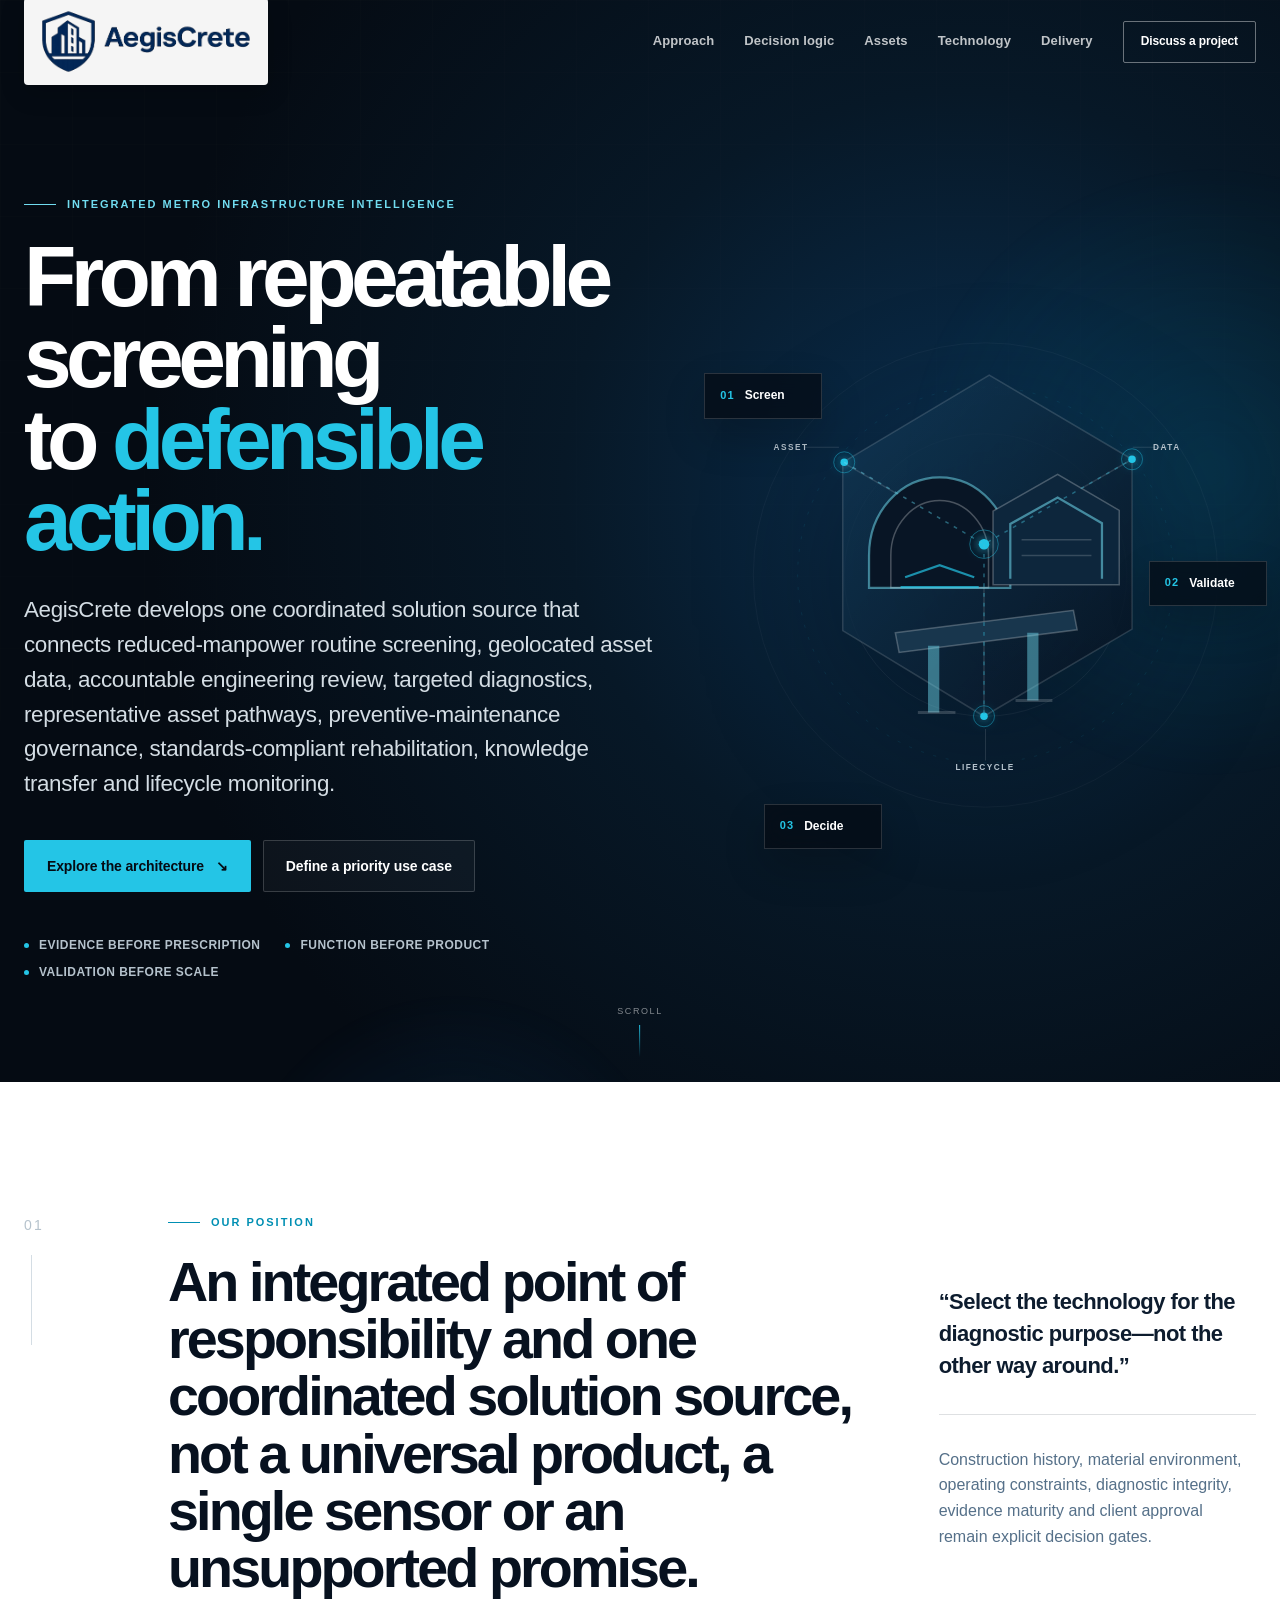
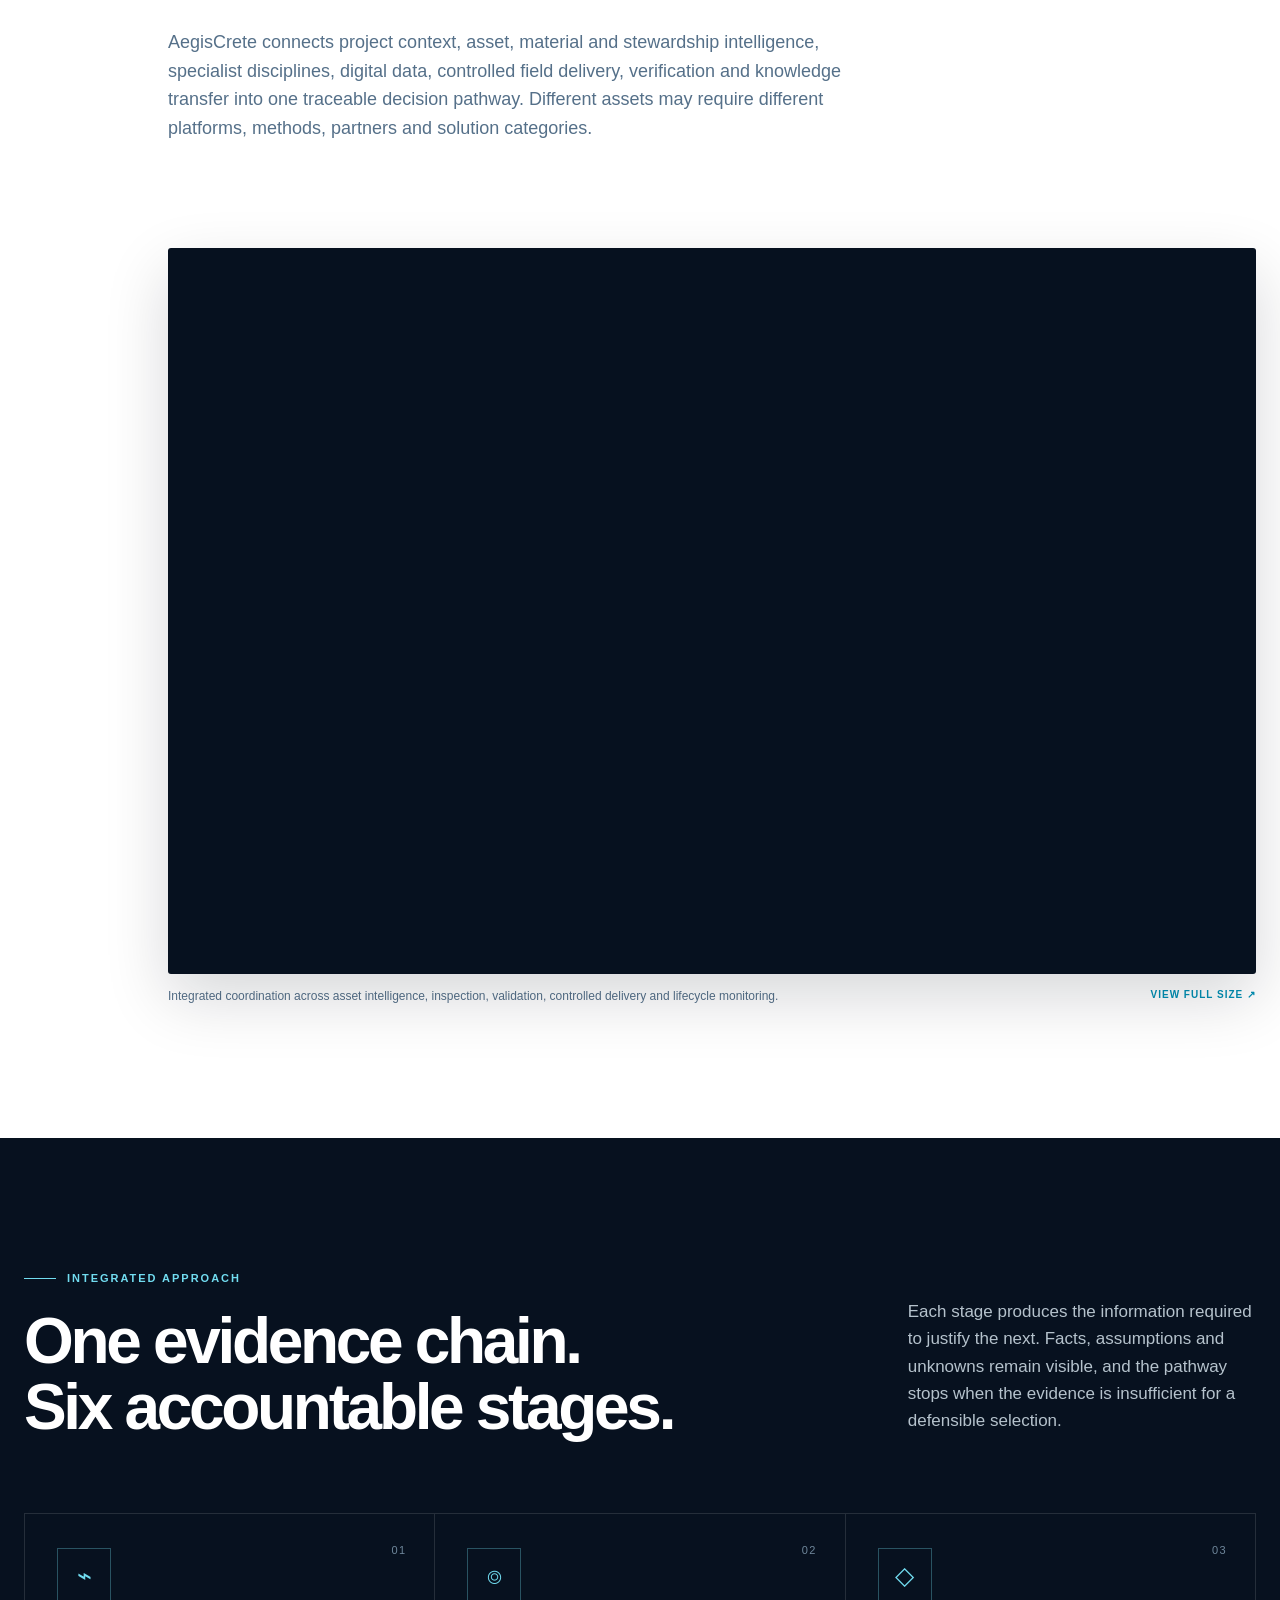
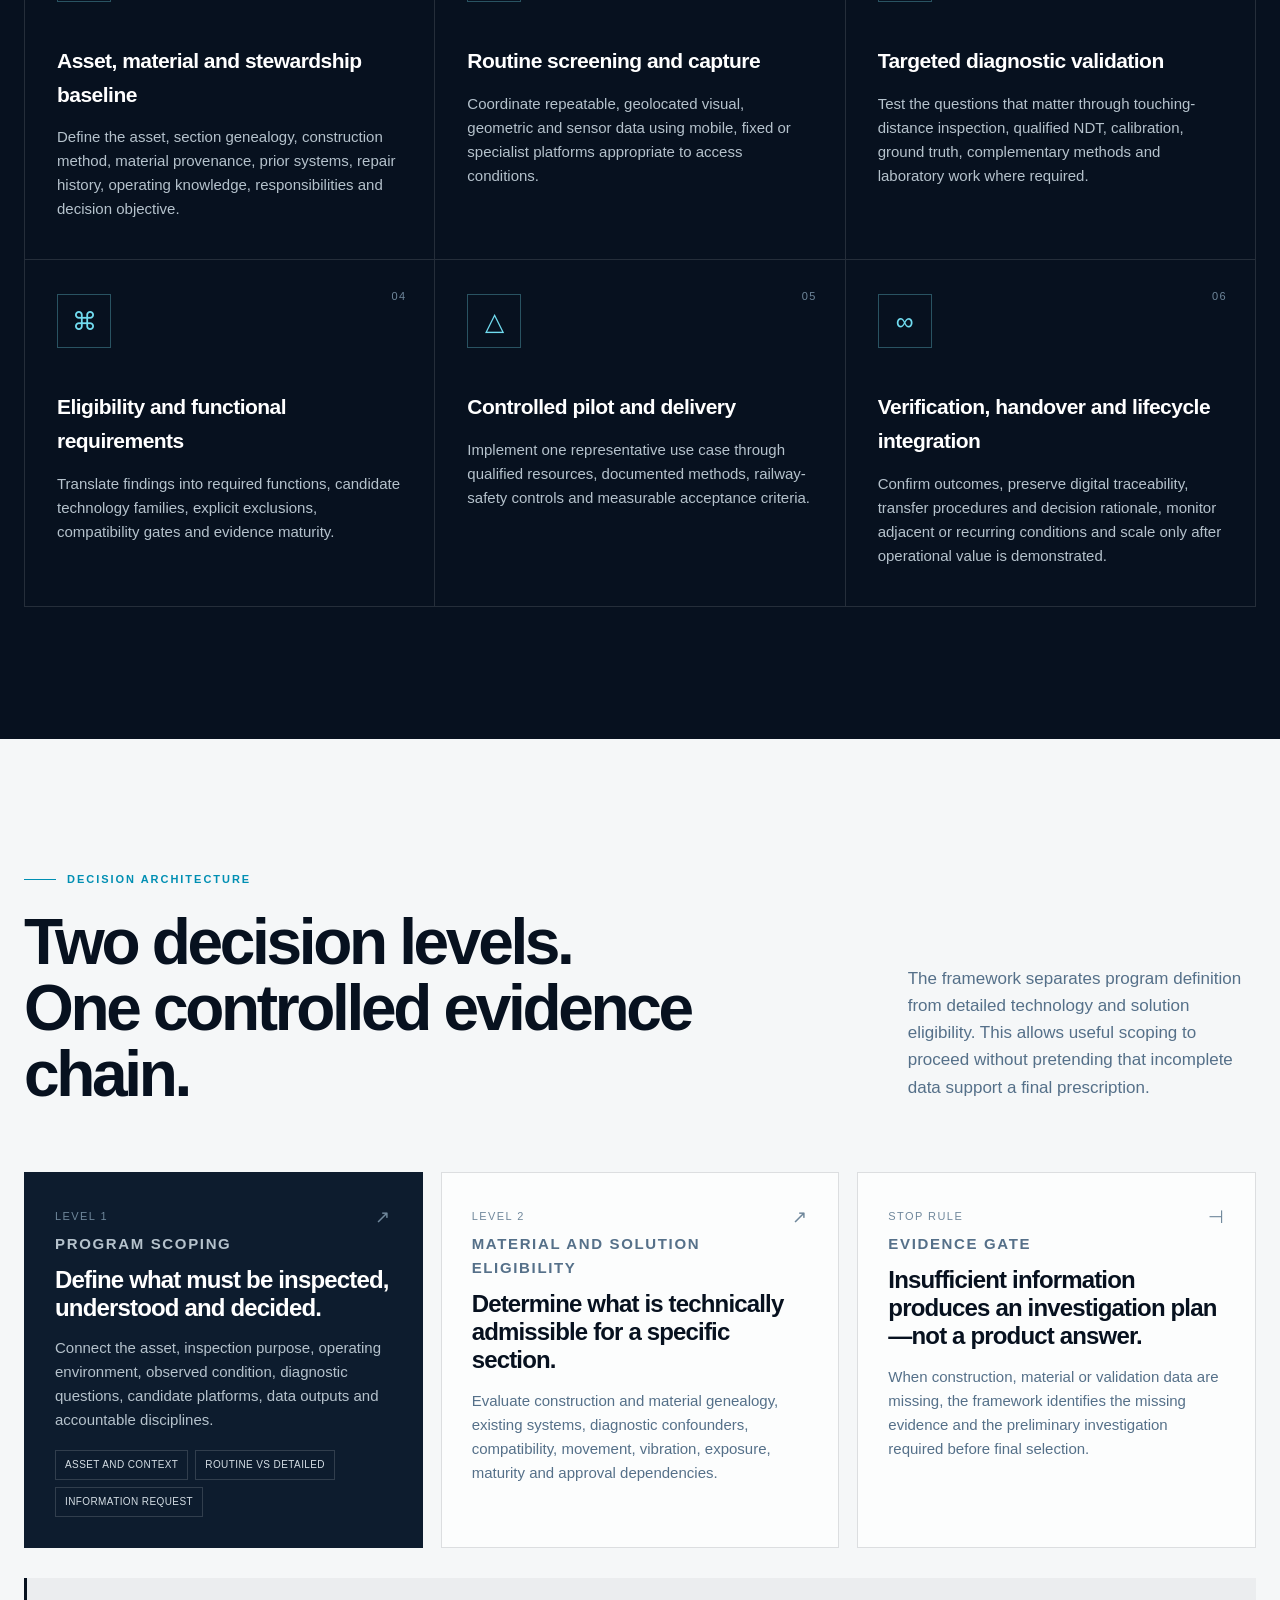
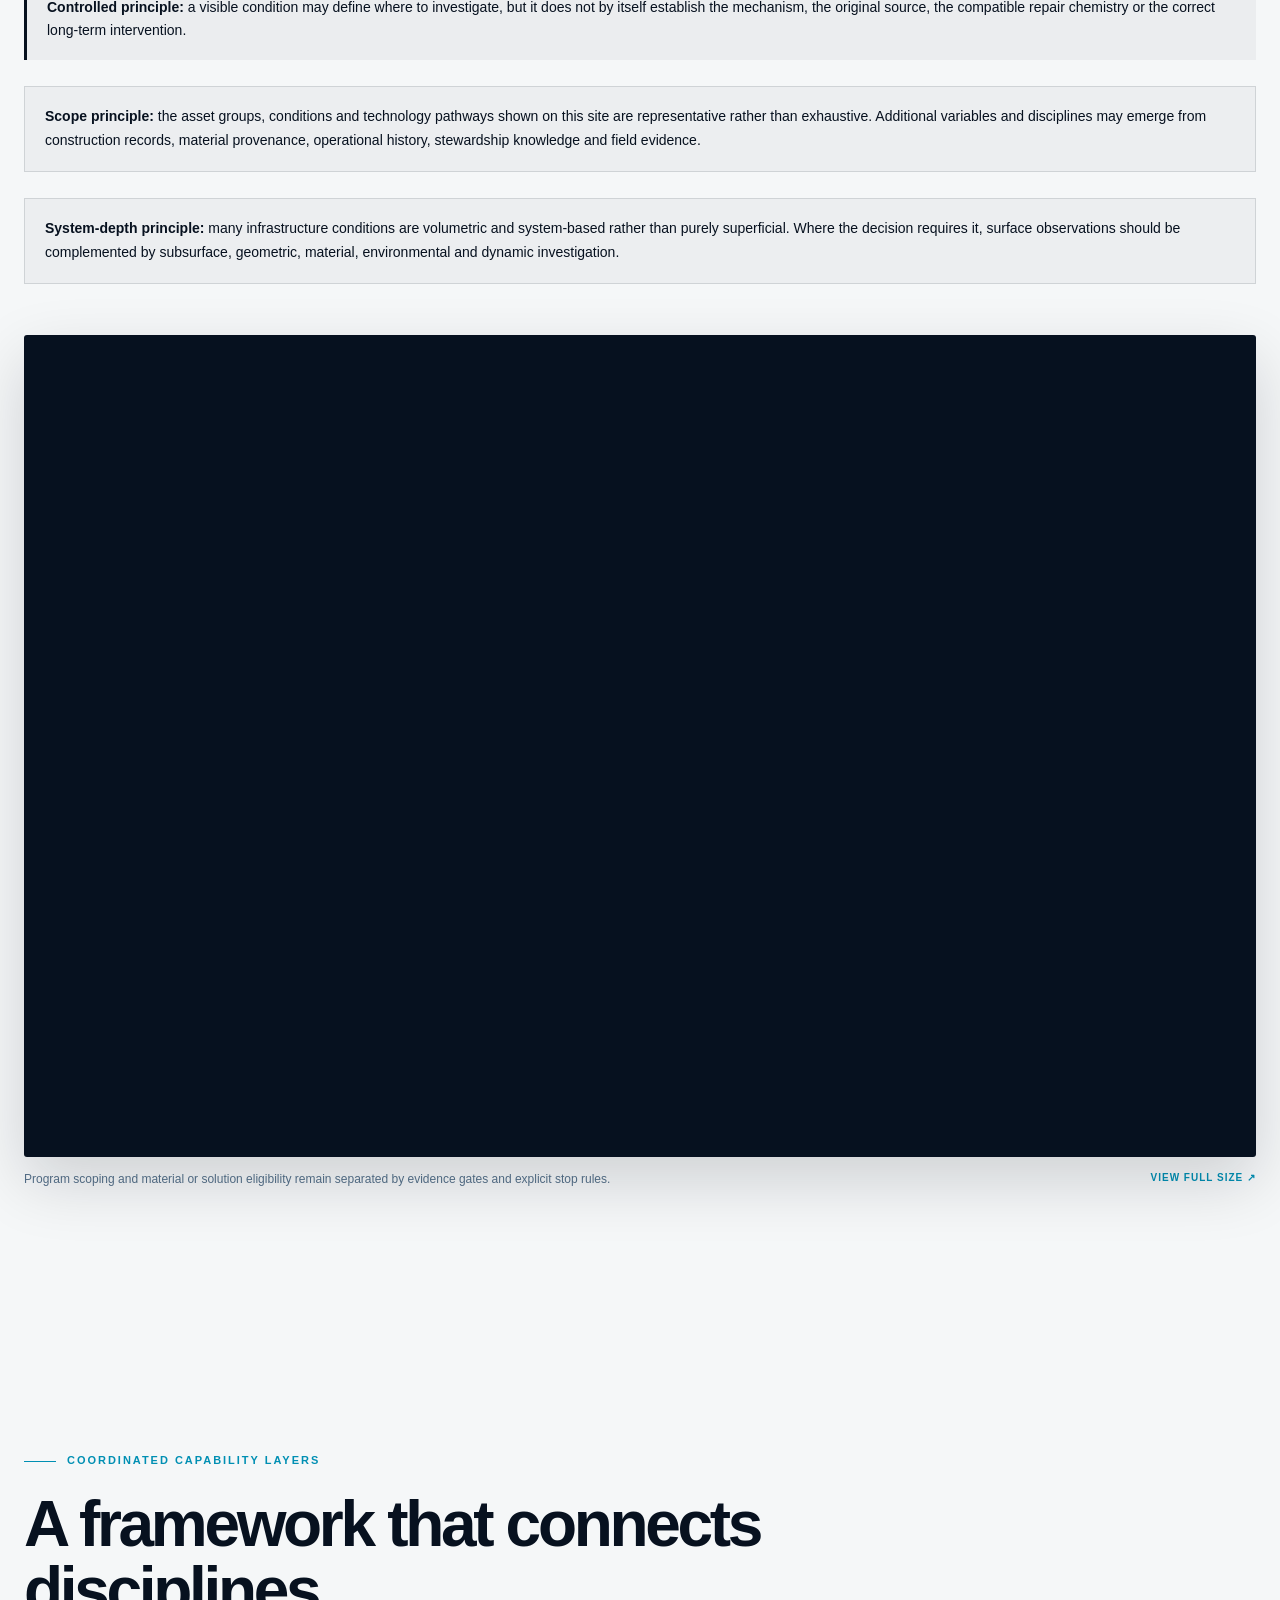
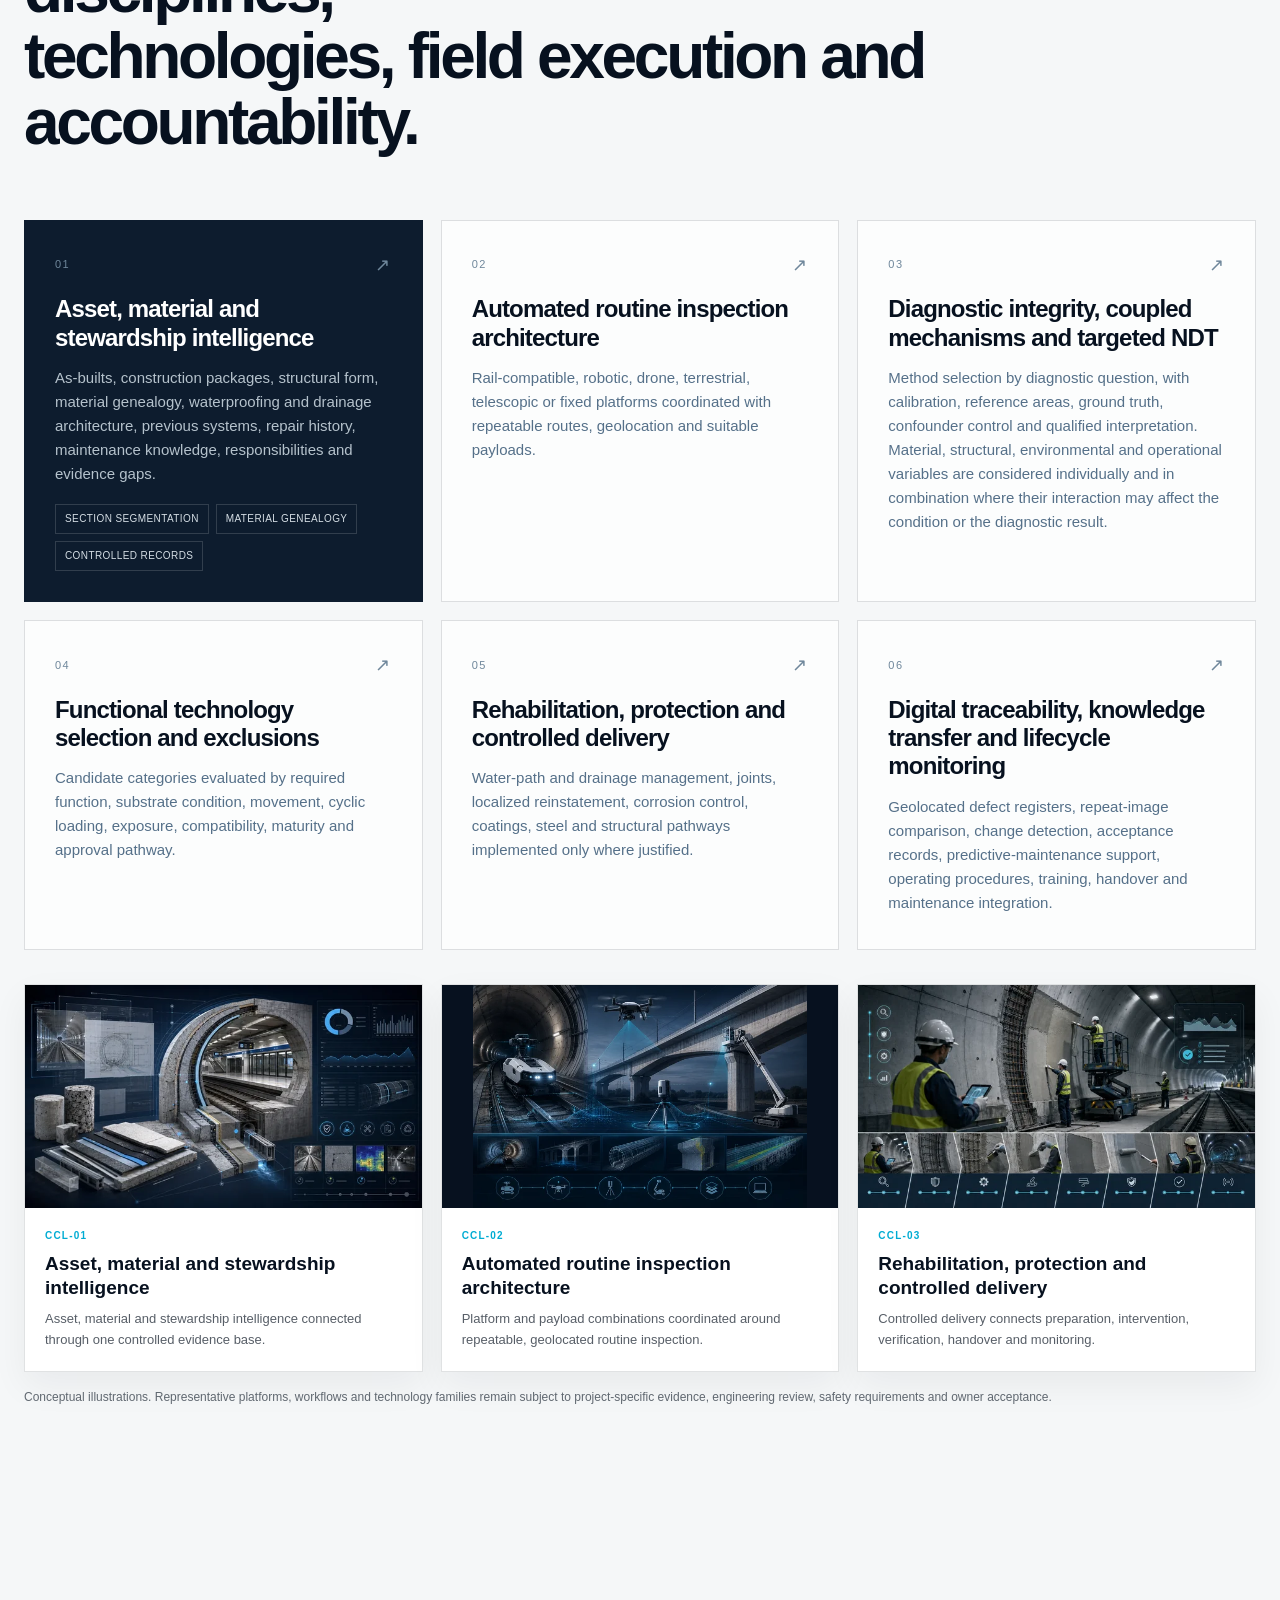
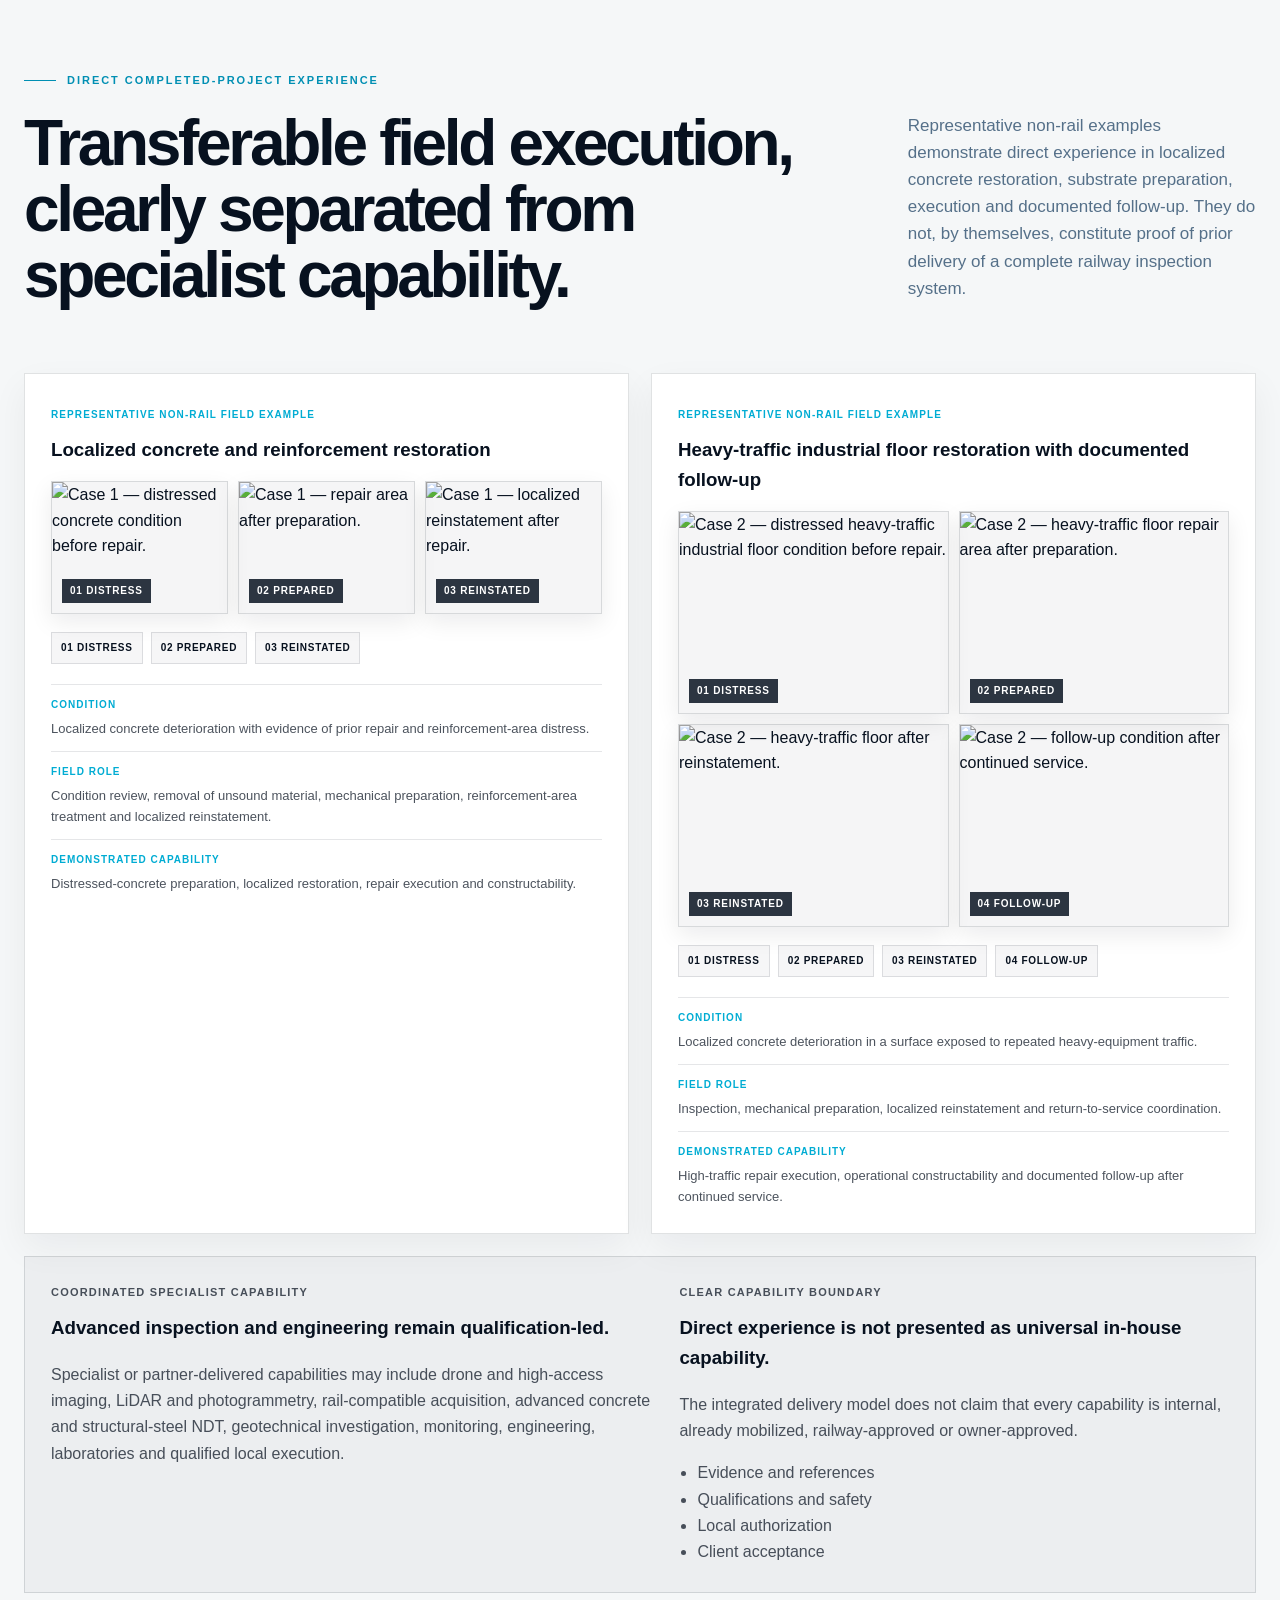
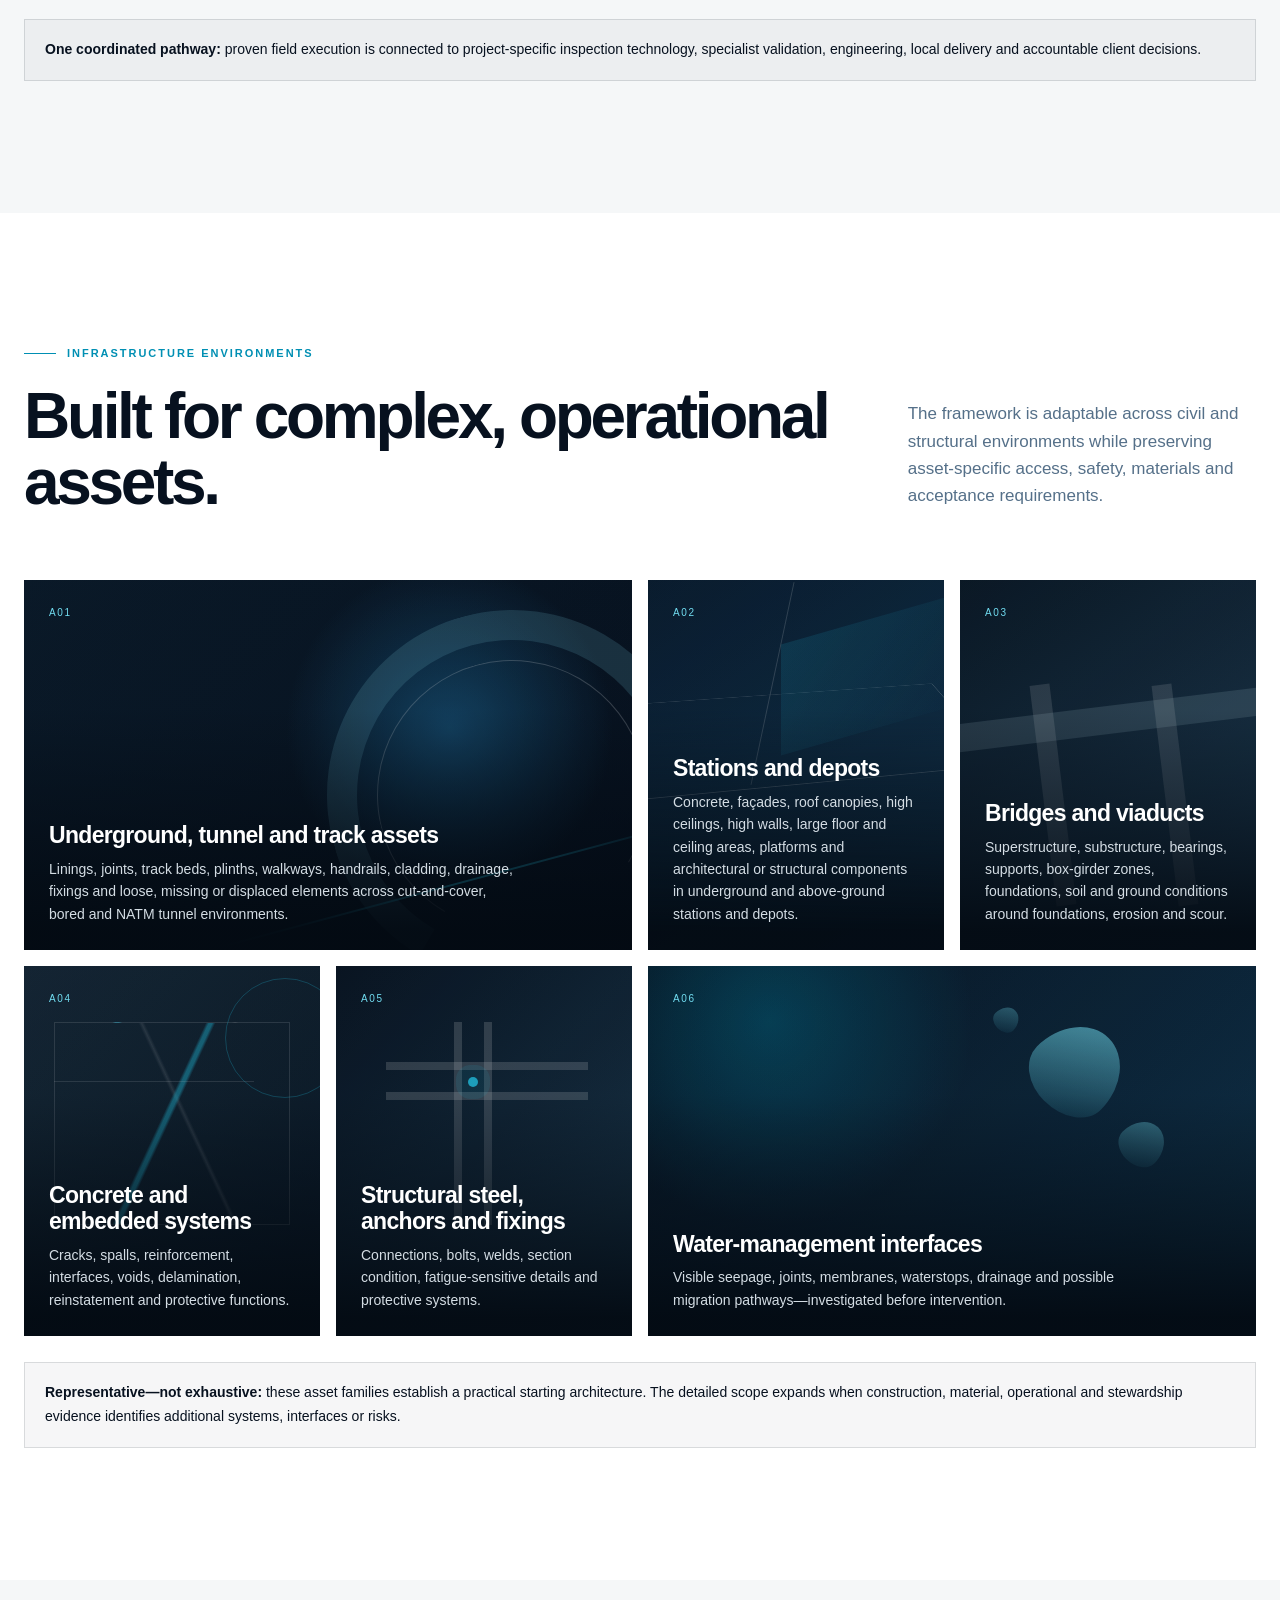
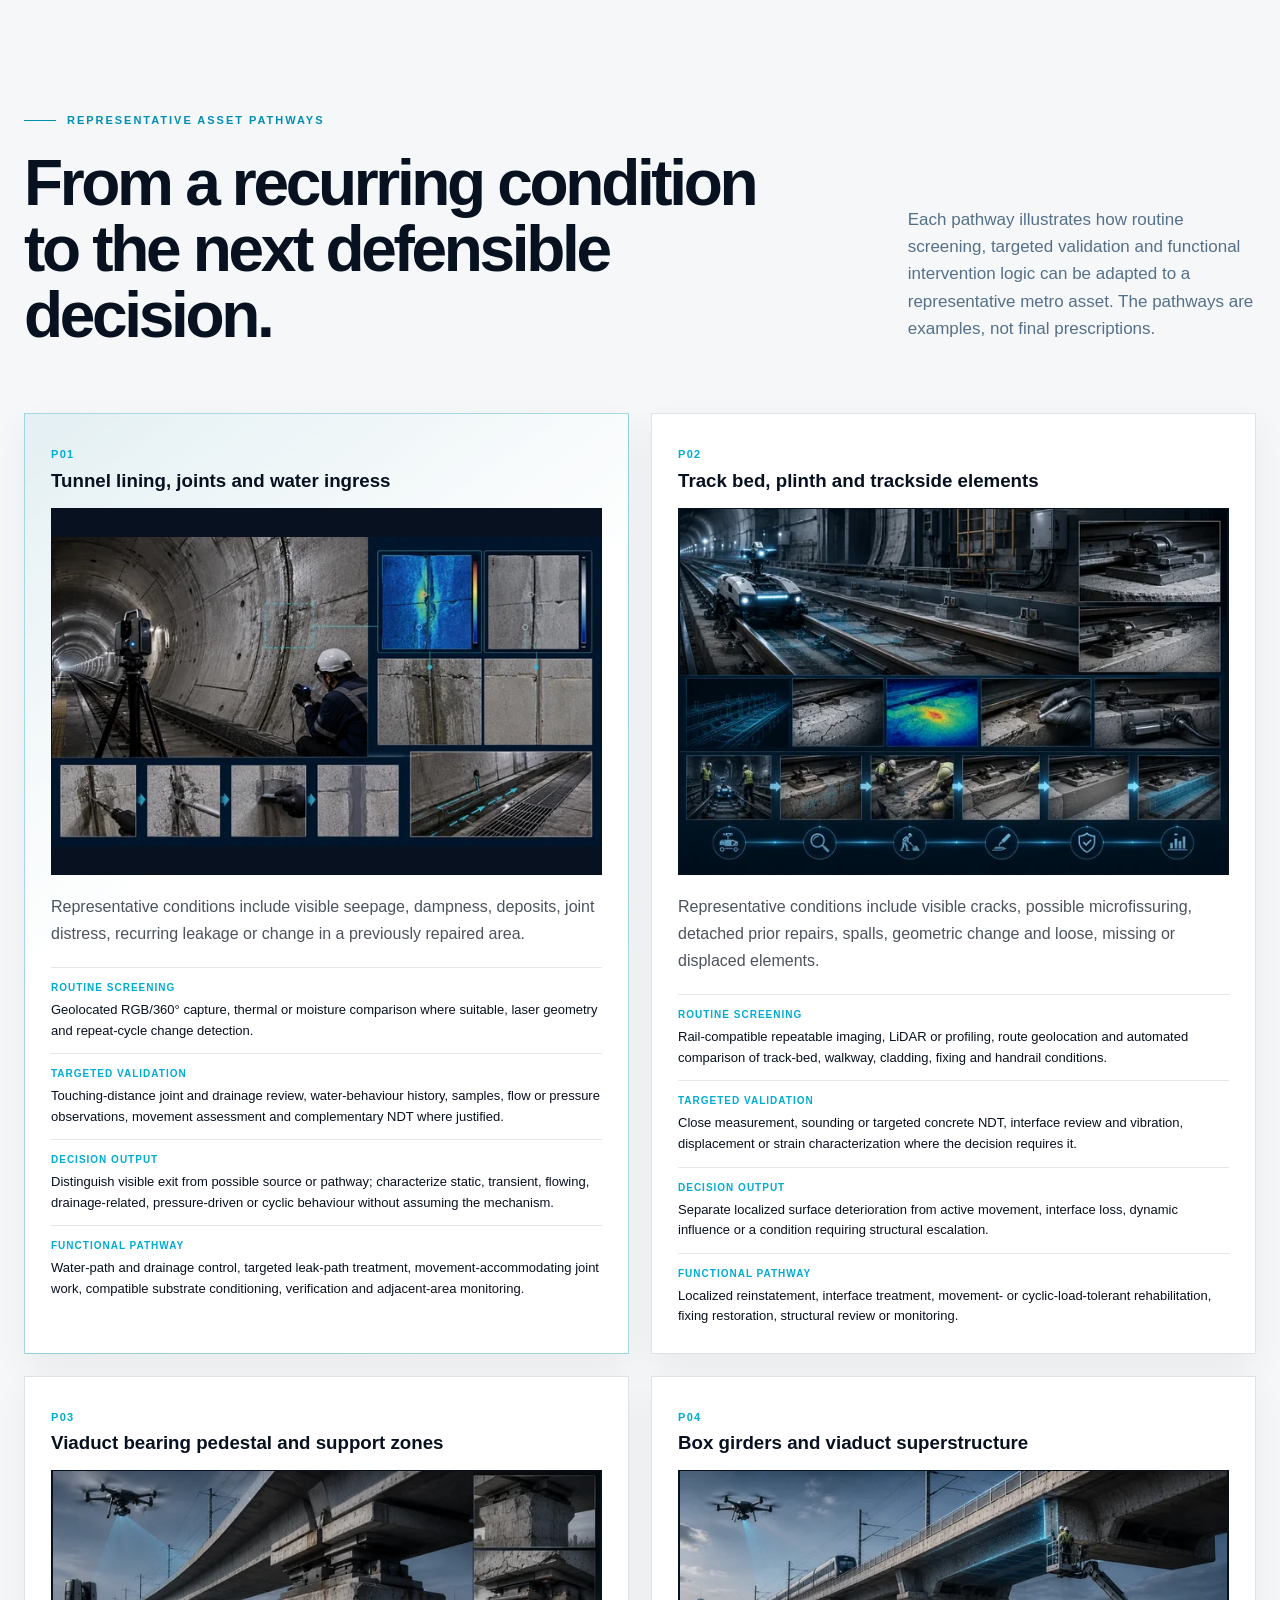
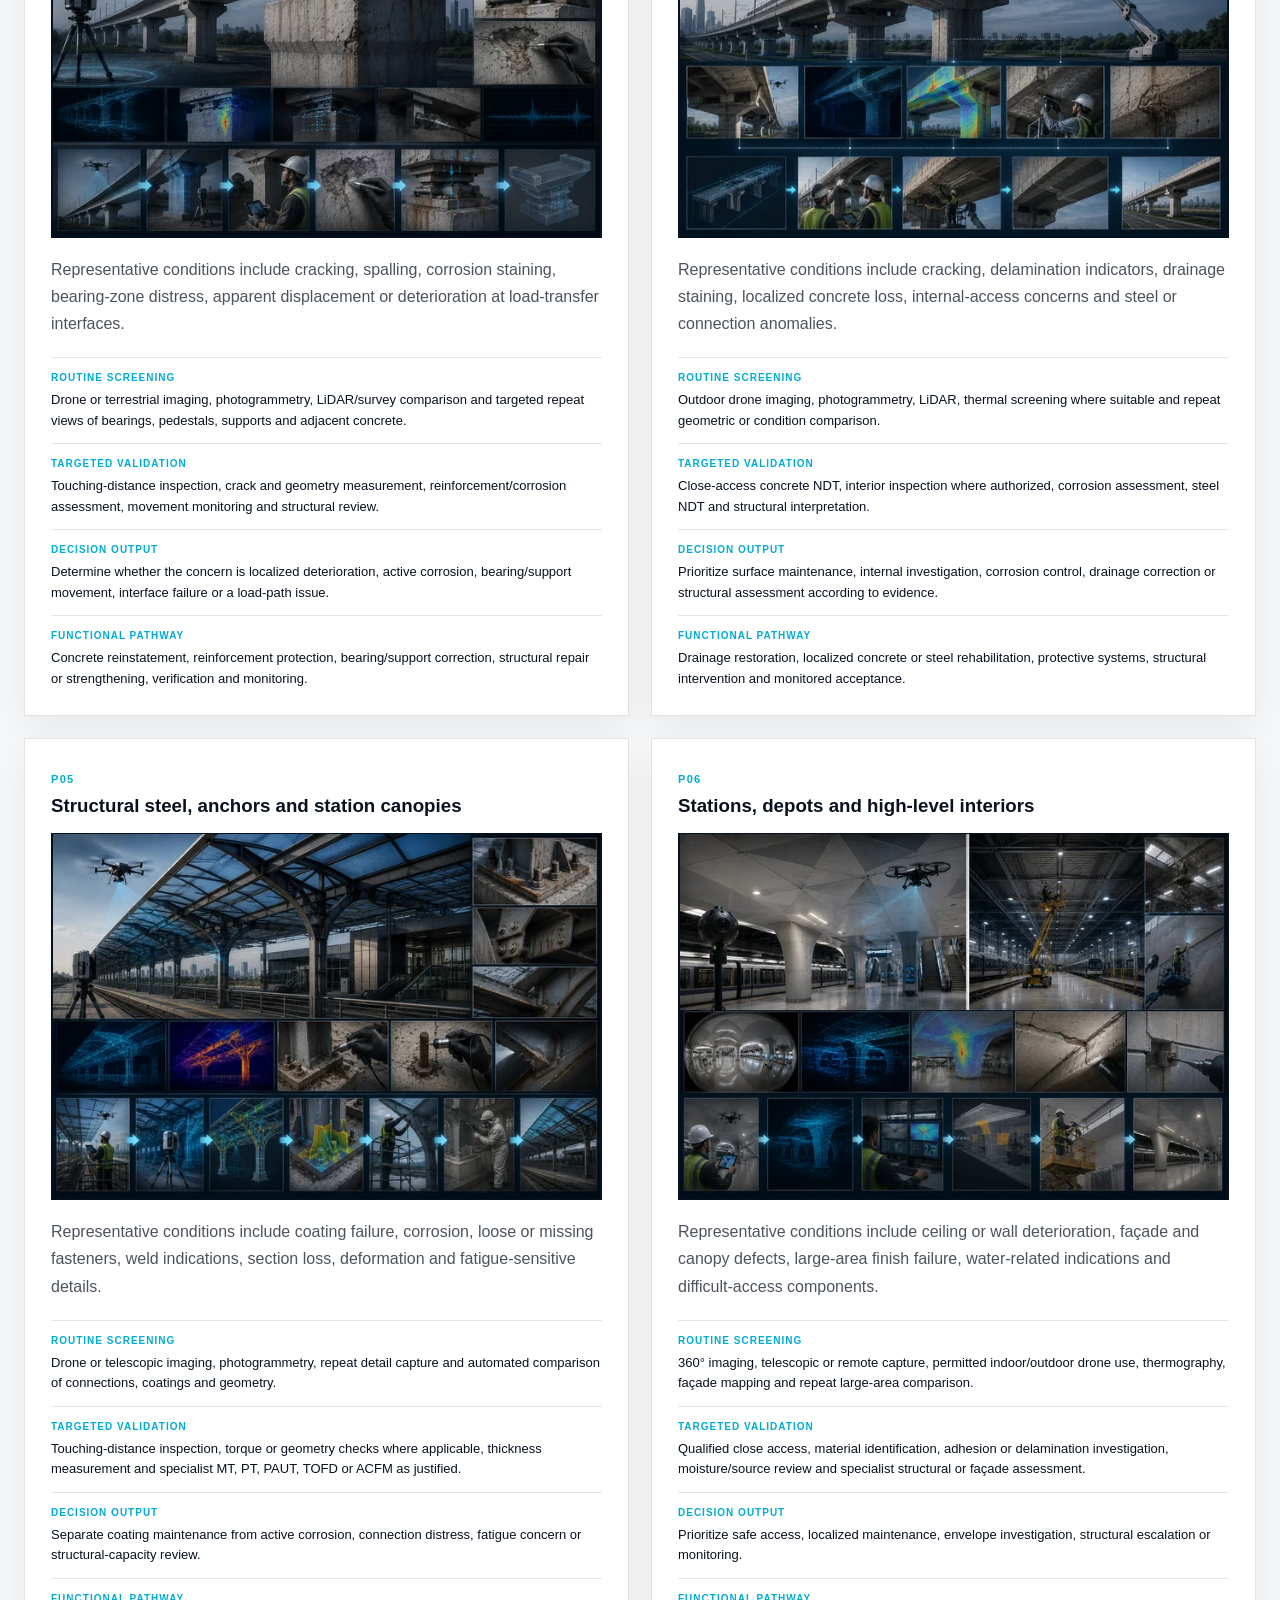
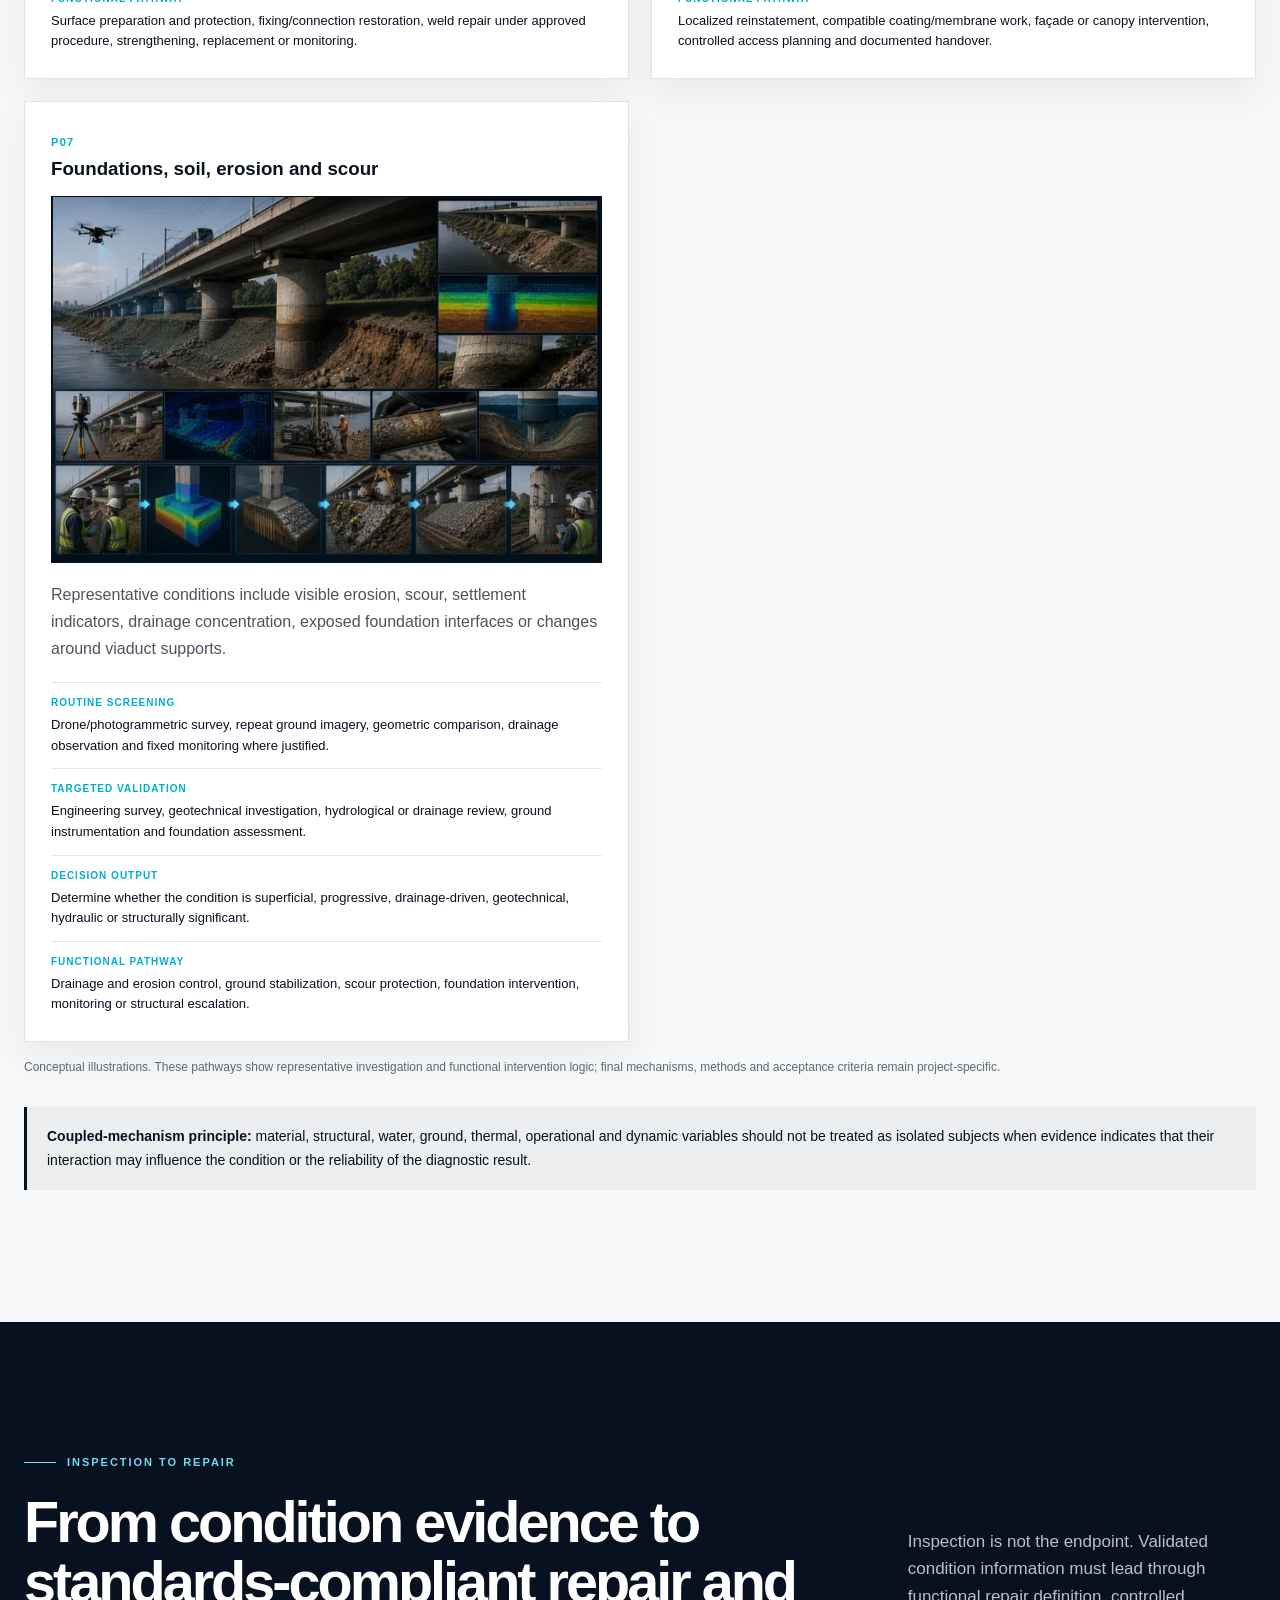
==== commit 4f9b8e0f: "Add files via upload" ====
--- a/index.html
+++ b/index.html
@@ -376,6 +376,47 @@
   .field-case h3 {
     margin: 0 0 16px;
   }
+  .field-case__gallery {
+    display: grid;
+    gap: 10px;
+    margin: 0 0 18px;
+  }
+  .field-case__gallery--3 {
+    grid-template-columns: repeat(3, minmax(0, 1fr));
+  }
+  .field-case__gallery--4 {
+    grid-template-columns: repeat(2, minmax(0, 1fr));
+  }
+  .field-case__photo {
+    position: relative;
+    display: block;
+    overflow: hidden;
+    border: 1px solid rgba(7,17,31,.12);
+    background: rgba(7,17,31,.04);
+    aspect-ratio: 4 / 3;
+    box-shadow: 0 8px 22px rgba(7,17,31,.08);
+  }
+  .field-case__photo img {
+    width: 100%;
+    height: 100%;
+    object-fit: cover;
+    display: block;
+  }
+  .field-case__photo-badge {
+    position: absolute;
+    left: 10px;
+    bottom: 10px;
+    display: inline-flex;
+    align-items: center;
+    padding: 6px 8px;
+    background: rgba(7,17,31,.84);
+    color: #fff;
+    font-size: 10px;
+    font-weight: 800;
+    letter-spacing: .08em;
+    text-transform: uppercase;
+    line-height: 1.15;
+  }
   .field-case__sequence {
     display: flex;
     flex-wrap: wrap;
@@ -541,6 +582,11 @@
     .repair-card,
     .governance-card {
       padding: 20px;
+    }
+    .field-case__gallery,
+    .field-case__gallery--3,
+    .field-case__gallery--4 {
+      grid-template-columns: 1fr;
     }
     .repair-chain {
       grid-template-columns: 1fr;
@@ -780,6 +826,11 @@
 <article class="field-case reveal">
 <span class="field-case__label">Representative non-rail field example</span>
 <h3>Localized concrete and reinforcement restoration</h3>
+<div class="field-case__gallery field-case__gallery--3">
+<a aria-label="Open case 1 image 1: distressed concrete condition" class="field-case__photo" href="assets/images/field-experience/case-1-01-distress.png" rel="noopener" target="_blank"><img alt="Case 1 — distressed concrete condition before repair." decoding="async" loading="lazy" src="assets/images/field-experience/case-1-01-distress.png"/><span class="field-case__photo-badge">01 Distress</span></a>
+<a aria-label="Open case 1 image 2: prepared repair area" class="field-case__photo" href="assets/images/field-experience/case-1-02-prepared.png" rel="noopener" target="_blank"><img alt="Case 1 — repair area after preparation." decoding="async" loading="lazy" src="assets/images/field-experience/case-1-02-prepared.png"/><span class="field-case__photo-badge">02 Prepared</span></a>
+<a aria-label="Open case 1 image 3: reinstated repair area" class="field-case__photo" href="assets/images/field-experience/case-1-03-reinstated.png" rel="noopener" target="_blank"><img alt="Case 1 — localized reinstatement after repair." decoding="async" loading="lazy" src="assets/images/field-experience/case-1-03-reinstated.png"/><span class="field-case__photo-badge">03 Reinstated</span></a>
+</div>
 <div aria-label="Representative repair sequence" class="field-case__sequence"><span>01 Distress</span><span>02 Prepared</span><span>03 Reinstated</span></div>
 <div class="field-case__detail"><strong>Condition</strong><p>Localized concrete deterioration with evidence of prior repair and reinforcement-area distress.</p></div>
 <div class="field-case__detail"><strong>Field role</strong><p>Condition review, removal of unsound material, mechanical preparation, reinforcement-area treatment and localized reinstatement.</p></div>
@@ -788,6 +839,12 @@
 <article class="field-case reveal">
 <span class="field-case__label">Representative non-rail field example</span>
 <h3>Heavy-traffic industrial floor restoration with documented follow-up</h3>
+<div class="field-case__gallery field-case__gallery--4">
+<a aria-label="Open case 2 image 1: distressed industrial floor condition" class="field-case__photo" href="assets/images/field-experience/case-2-01-distress.png" rel="noopener" target="_blank"><img alt="Case 2 — distressed heavy-traffic industrial floor condition before repair." decoding="async" loading="lazy" src="assets/images/field-experience/case-2-01-distress.png"/><span class="field-case__photo-badge">01 Distress</span></a>
+<a aria-label="Open case 2 image 2: prepared industrial floor repair area" class="field-case__photo" href="assets/images/field-experience/case-2-02-prepared.png" rel="noopener" target="_blank"><img alt="Case 2 — heavy-traffic floor repair area after preparation." decoding="async" loading="lazy" src="assets/images/field-experience/case-2-02-prepared.png"/><span class="field-case__photo-badge">02 Prepared</span></a>
+<a aria-label="Open case 2 image 3: reinstated industrial floor repair area" class="field-case__photo" href="assets/images/field-experience/case-2-03-reinstated.png" rel="noopener" target="_blank"><img alt="Case 2 — heavy-traffic floor after reinstatement." decoding="async" loading="lazy" src="assets/images/field-experience/case-2-03-reinstated.png"/><span class="field-case__photo-badge">03 Reinstated</span></a>
+<a aria-label="Open case 2 image 4: follow-up after continued service" class="field-case__photo" href="assets/images/field-experience/case-2-04-follow-up.png" rel="noopener" target="_blank"><img alt="Case 2 — follow-up condition after continued service." decoding="async" loading="lazy" src="assets/images/field-experience/case-2-04-follow-up.png"/><span class="field-case__photo-badge">04 Follow-up</span></a>
+</div>
 <div aria-label="Representative repair sequence" class="field-case__sequence"><span>01 Distress</span><span>02 Prepared</span><span>03 Reinstated</span><span>04 Follow-up</span></div>
 <div class="field-case__detail"><strong>Condition</strong><p>Localized concrete deterioration in a surface exposed to repeated heavy-equipment traffic.</p></div>
 <div class="field-case__detail"><strong>Field role</strong><p>Inspection, mechanical preparation, localized reinstatement and return-to-service coordination.</p></div>
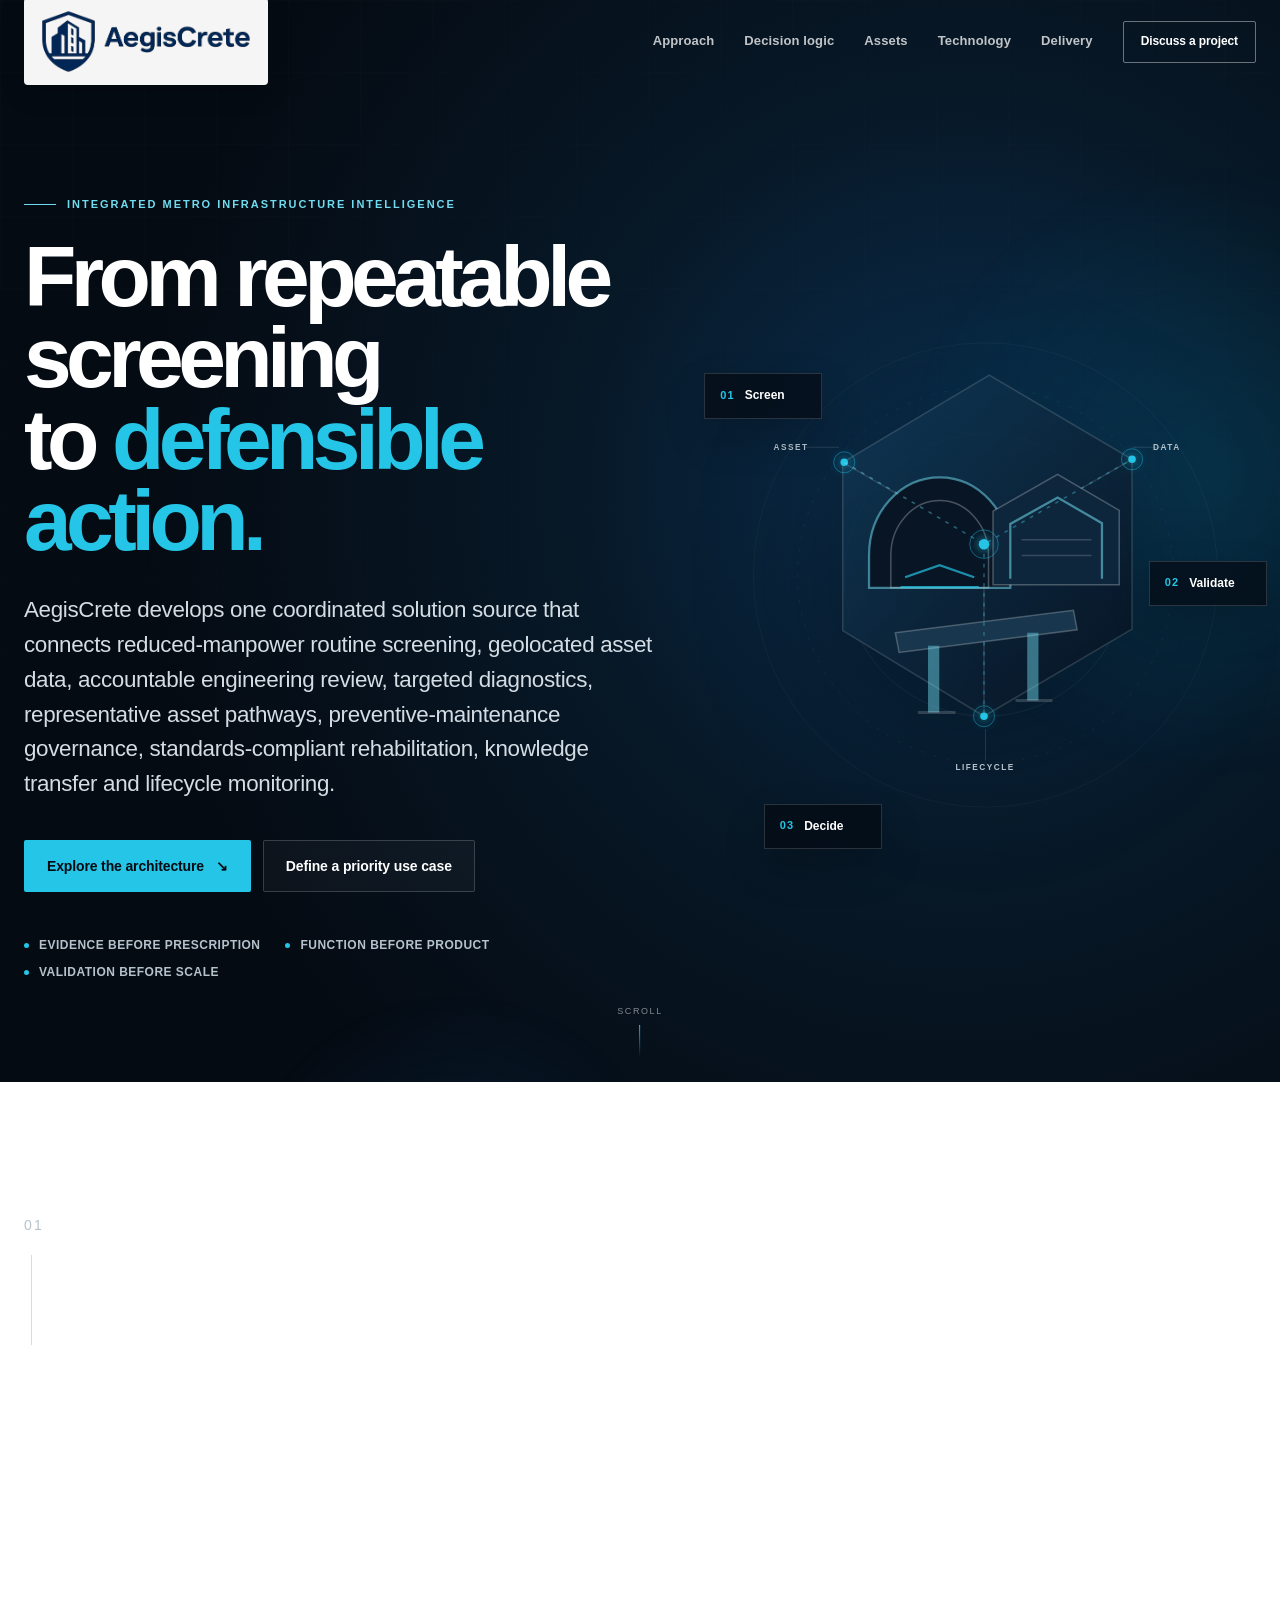
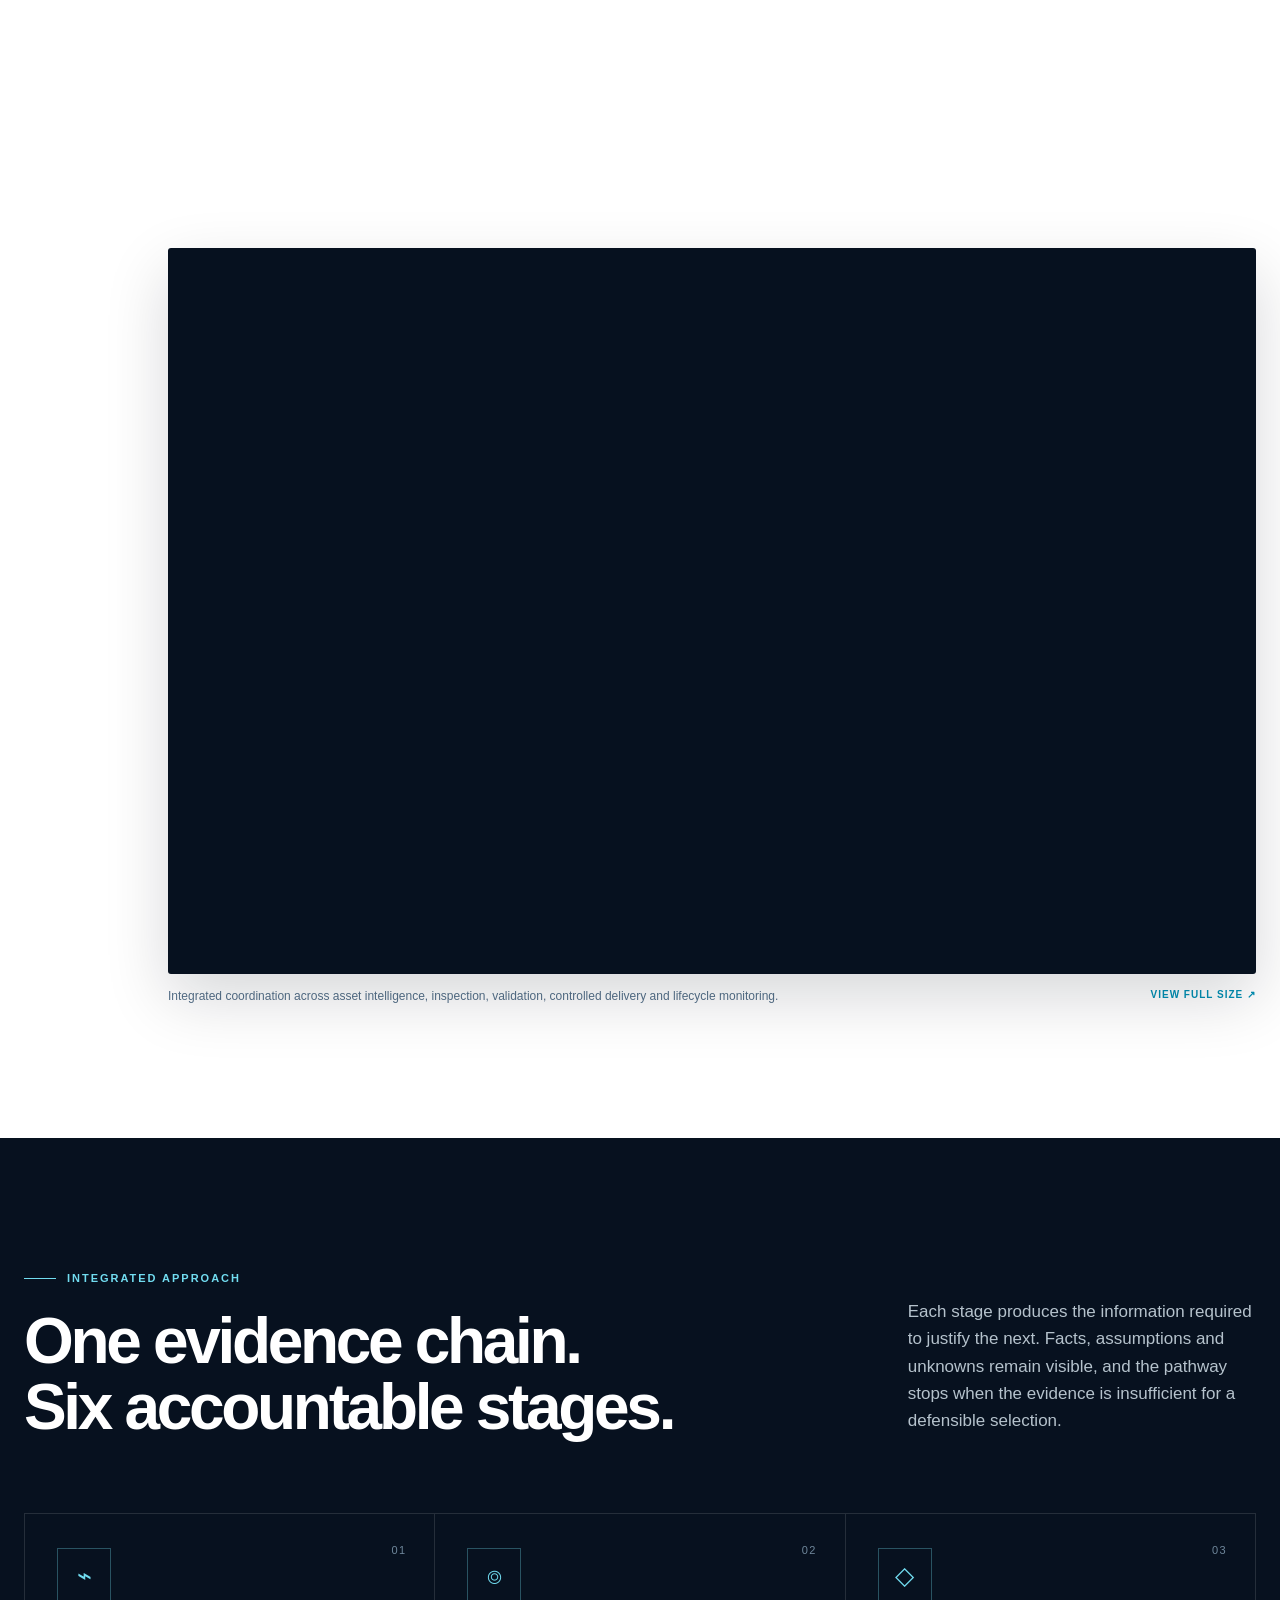
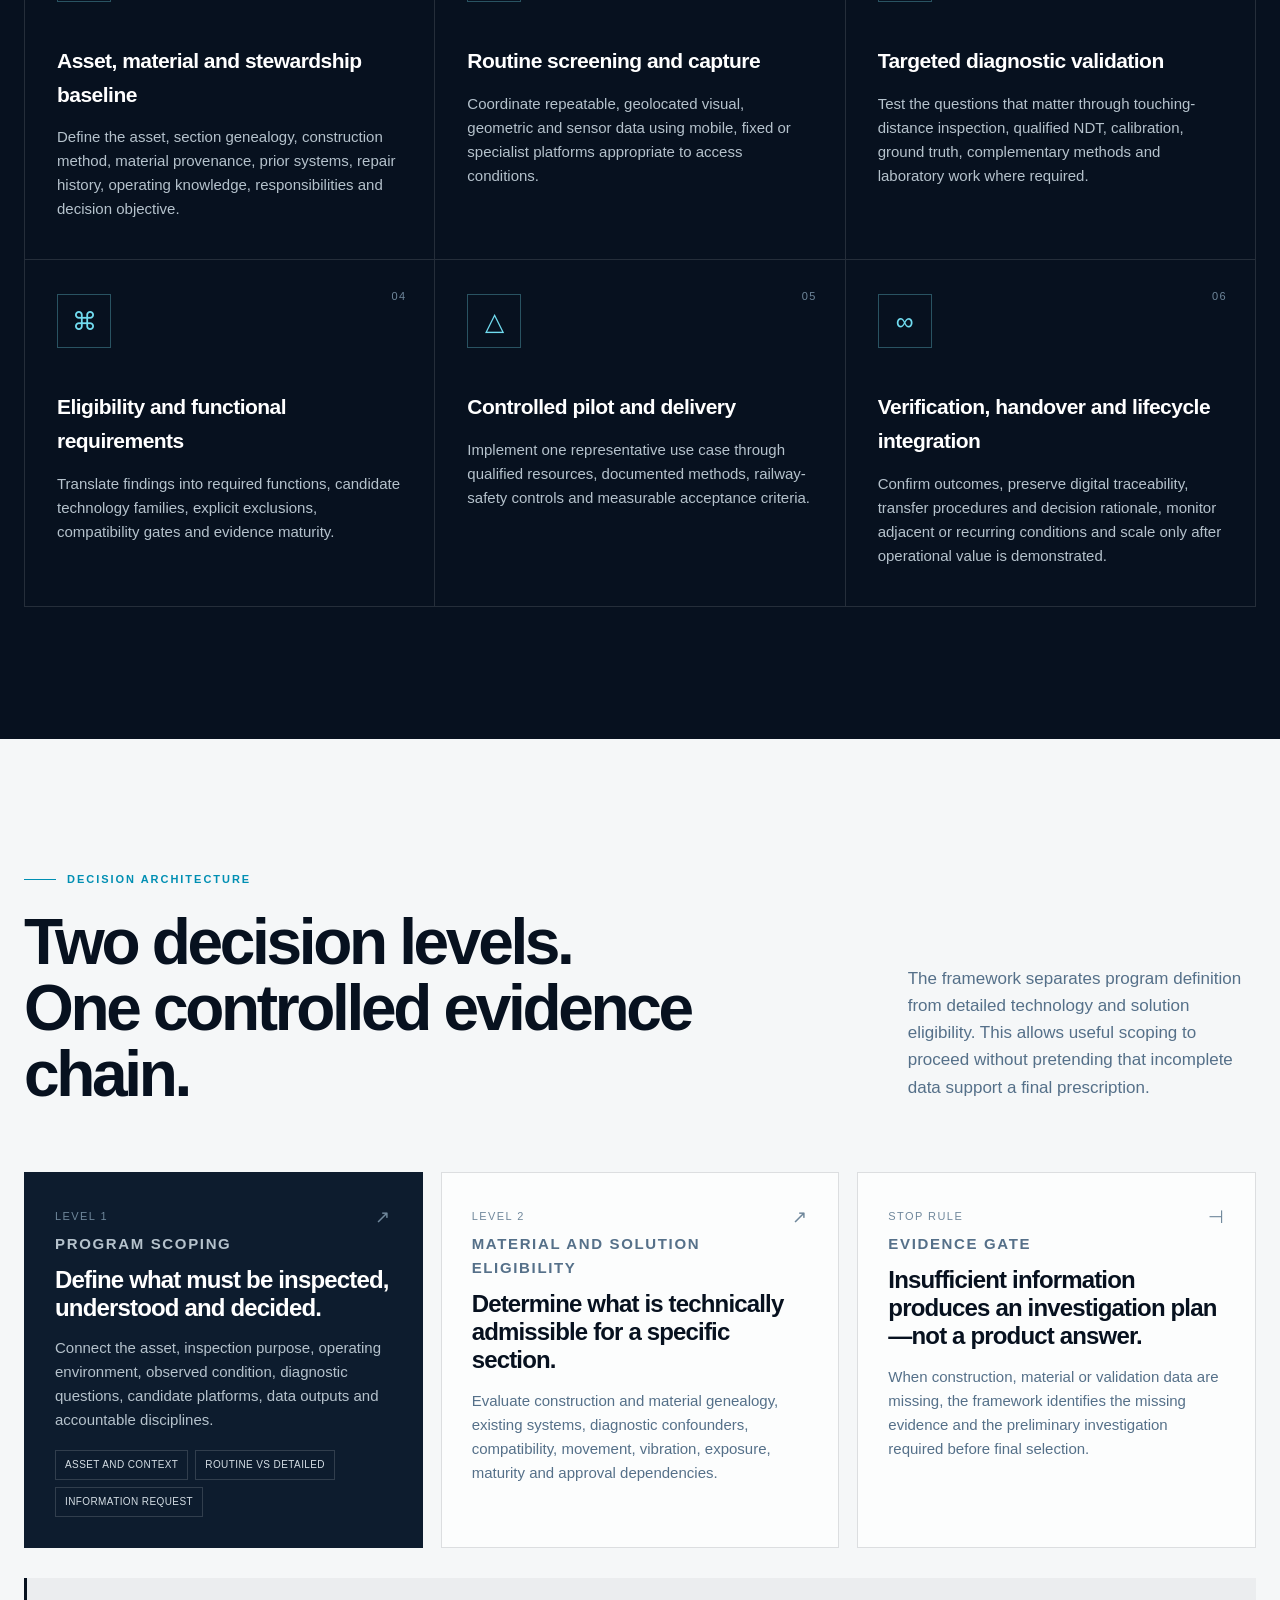
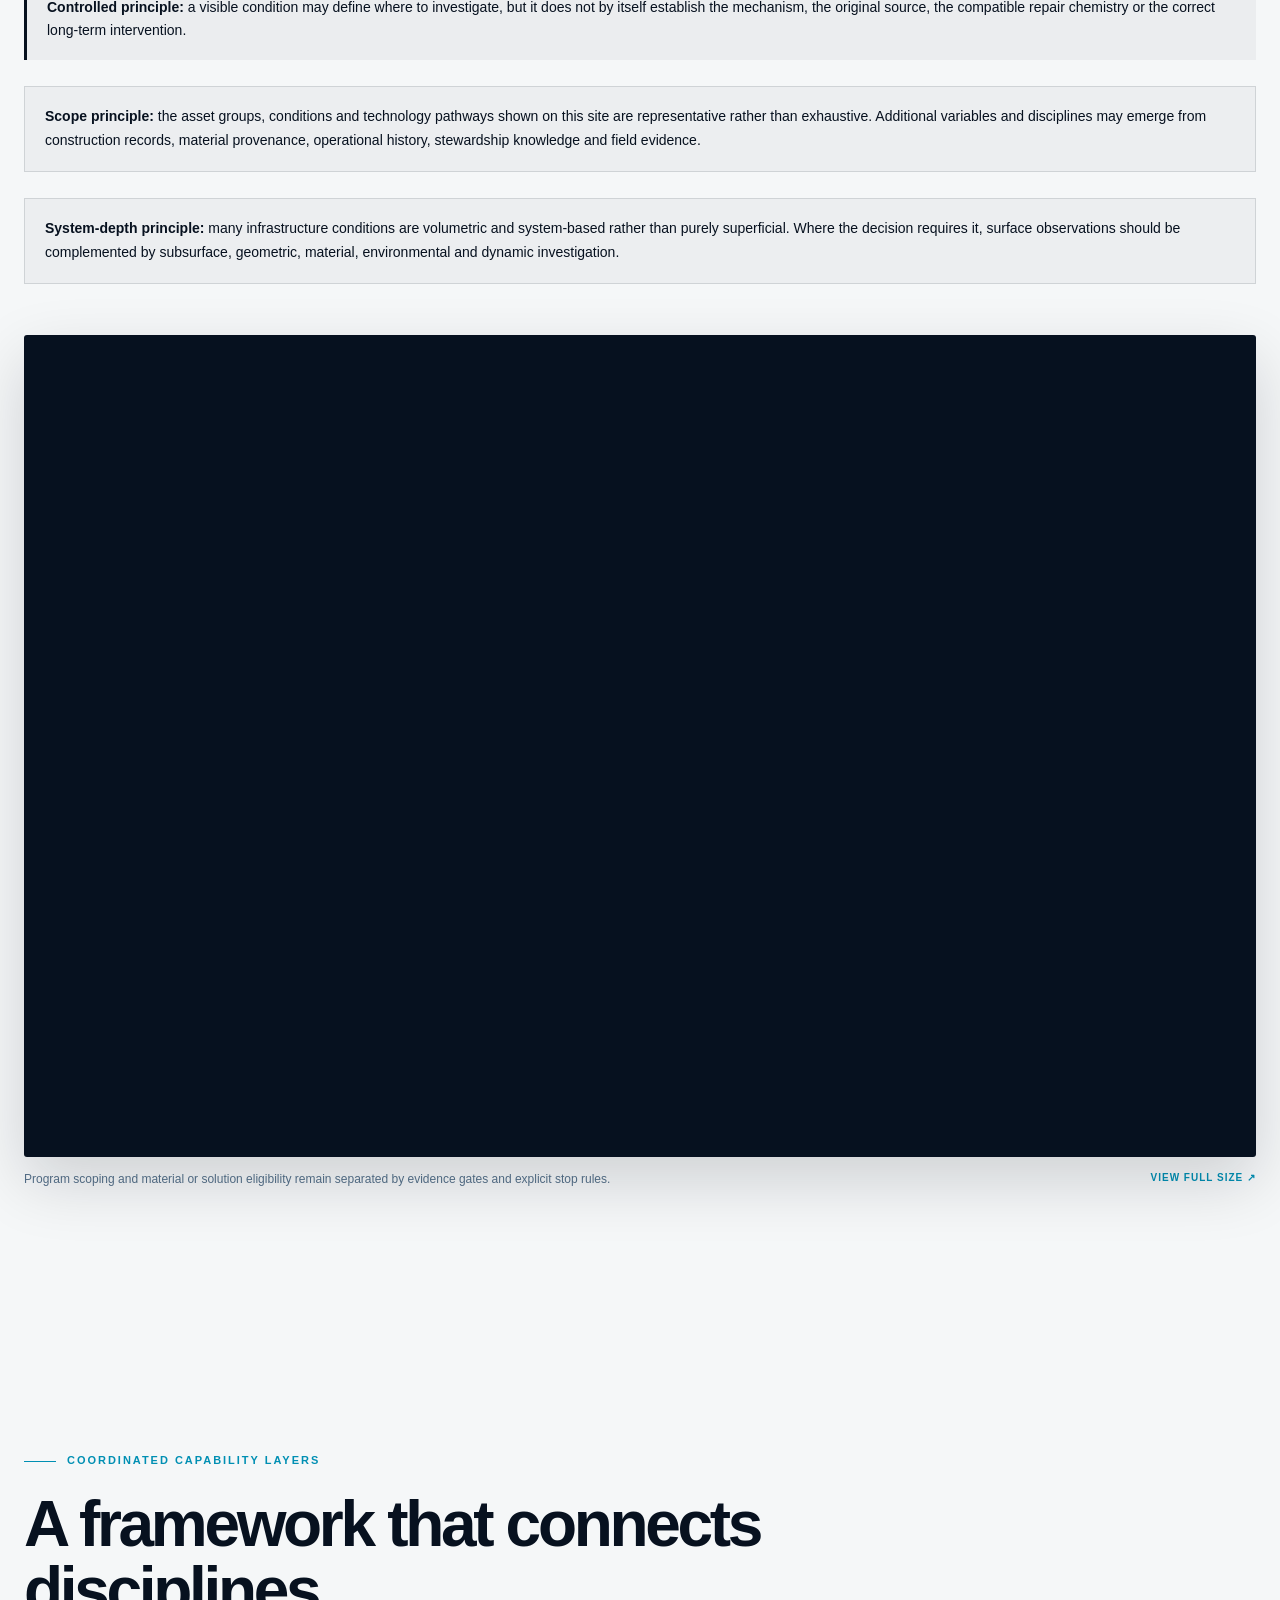
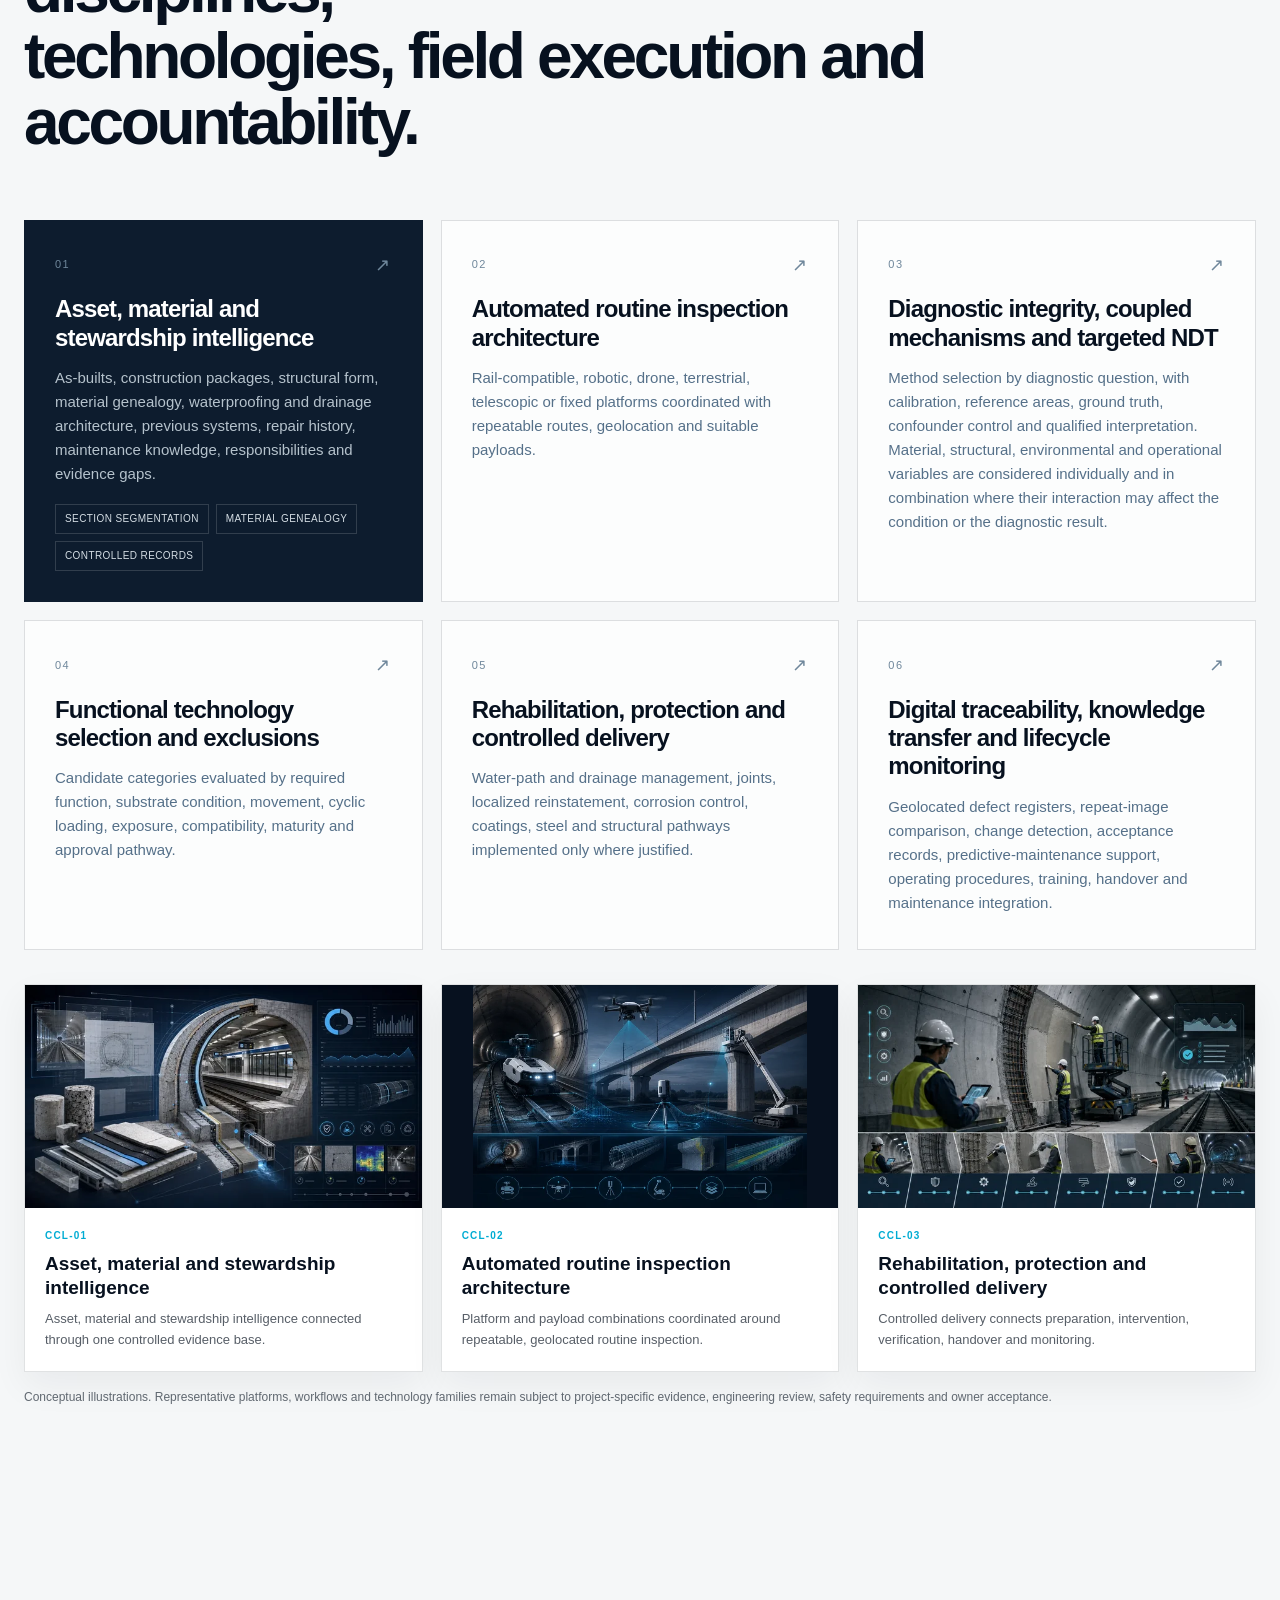
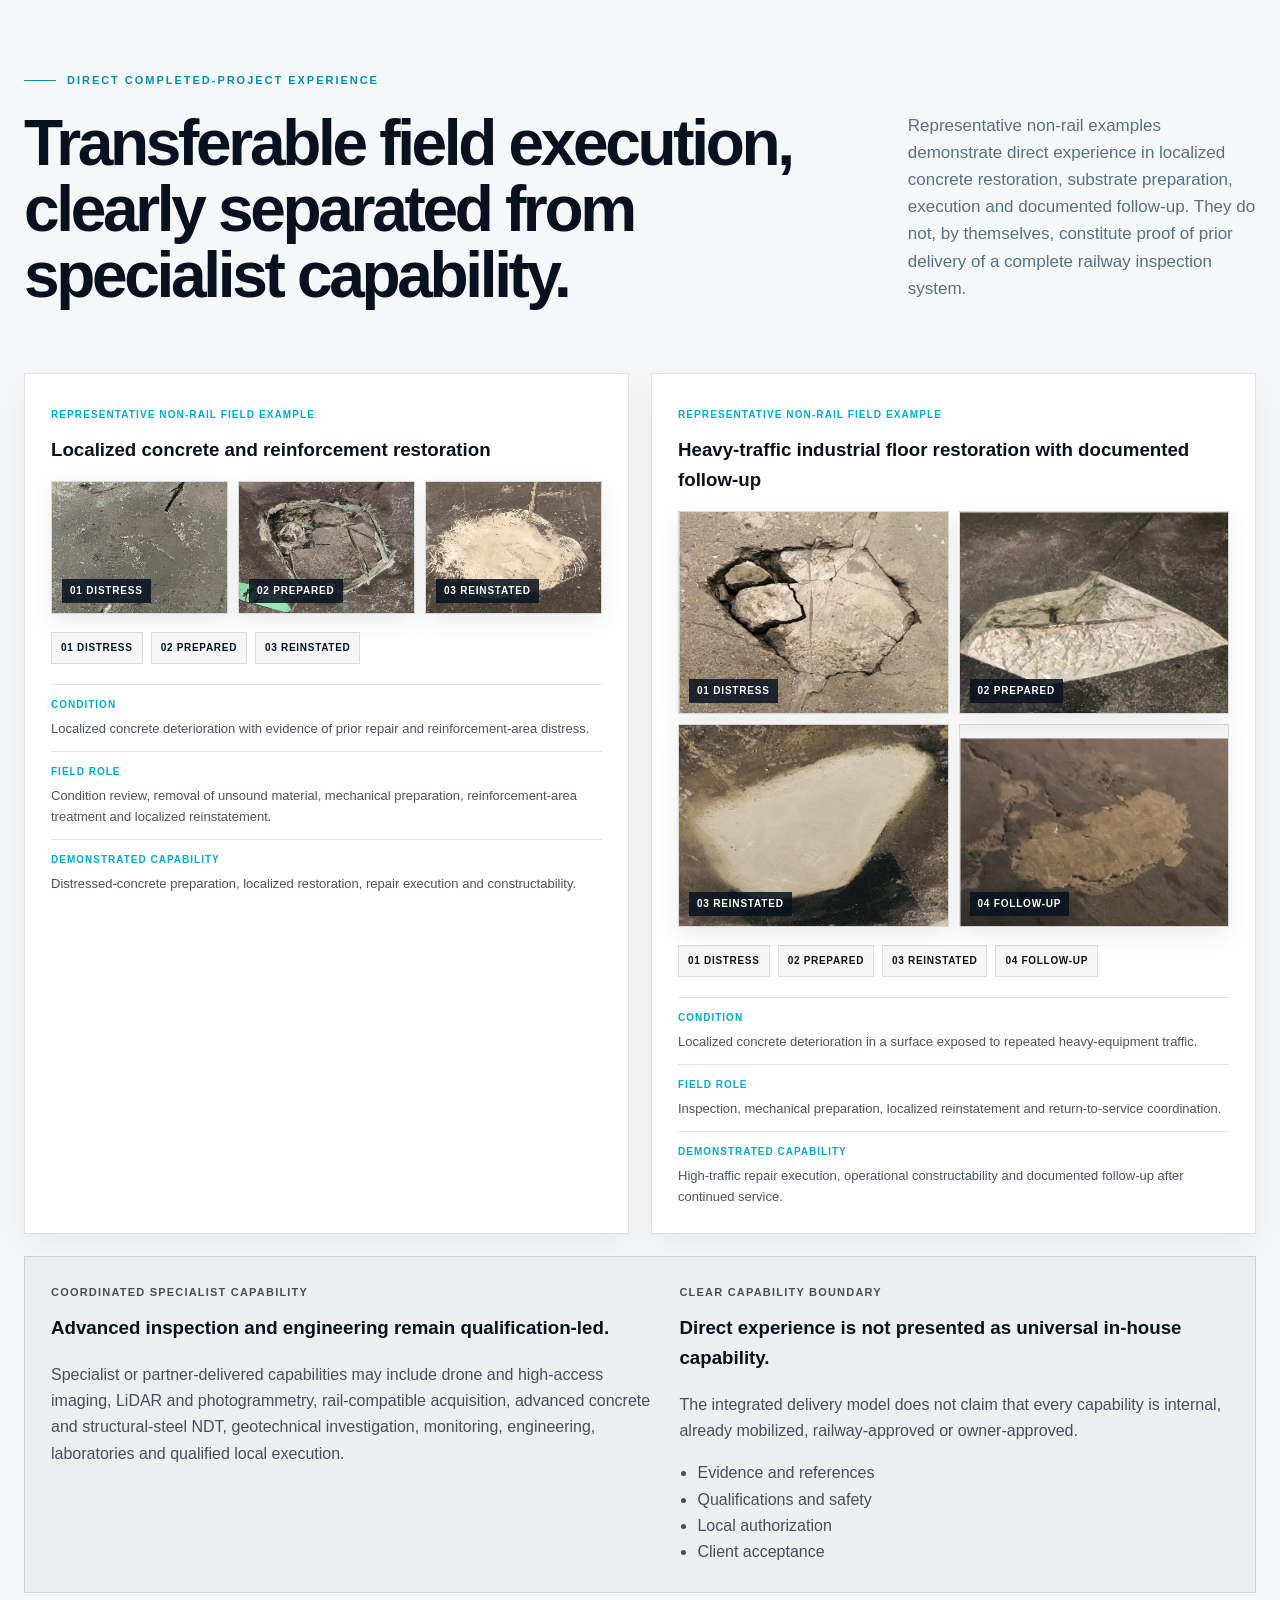
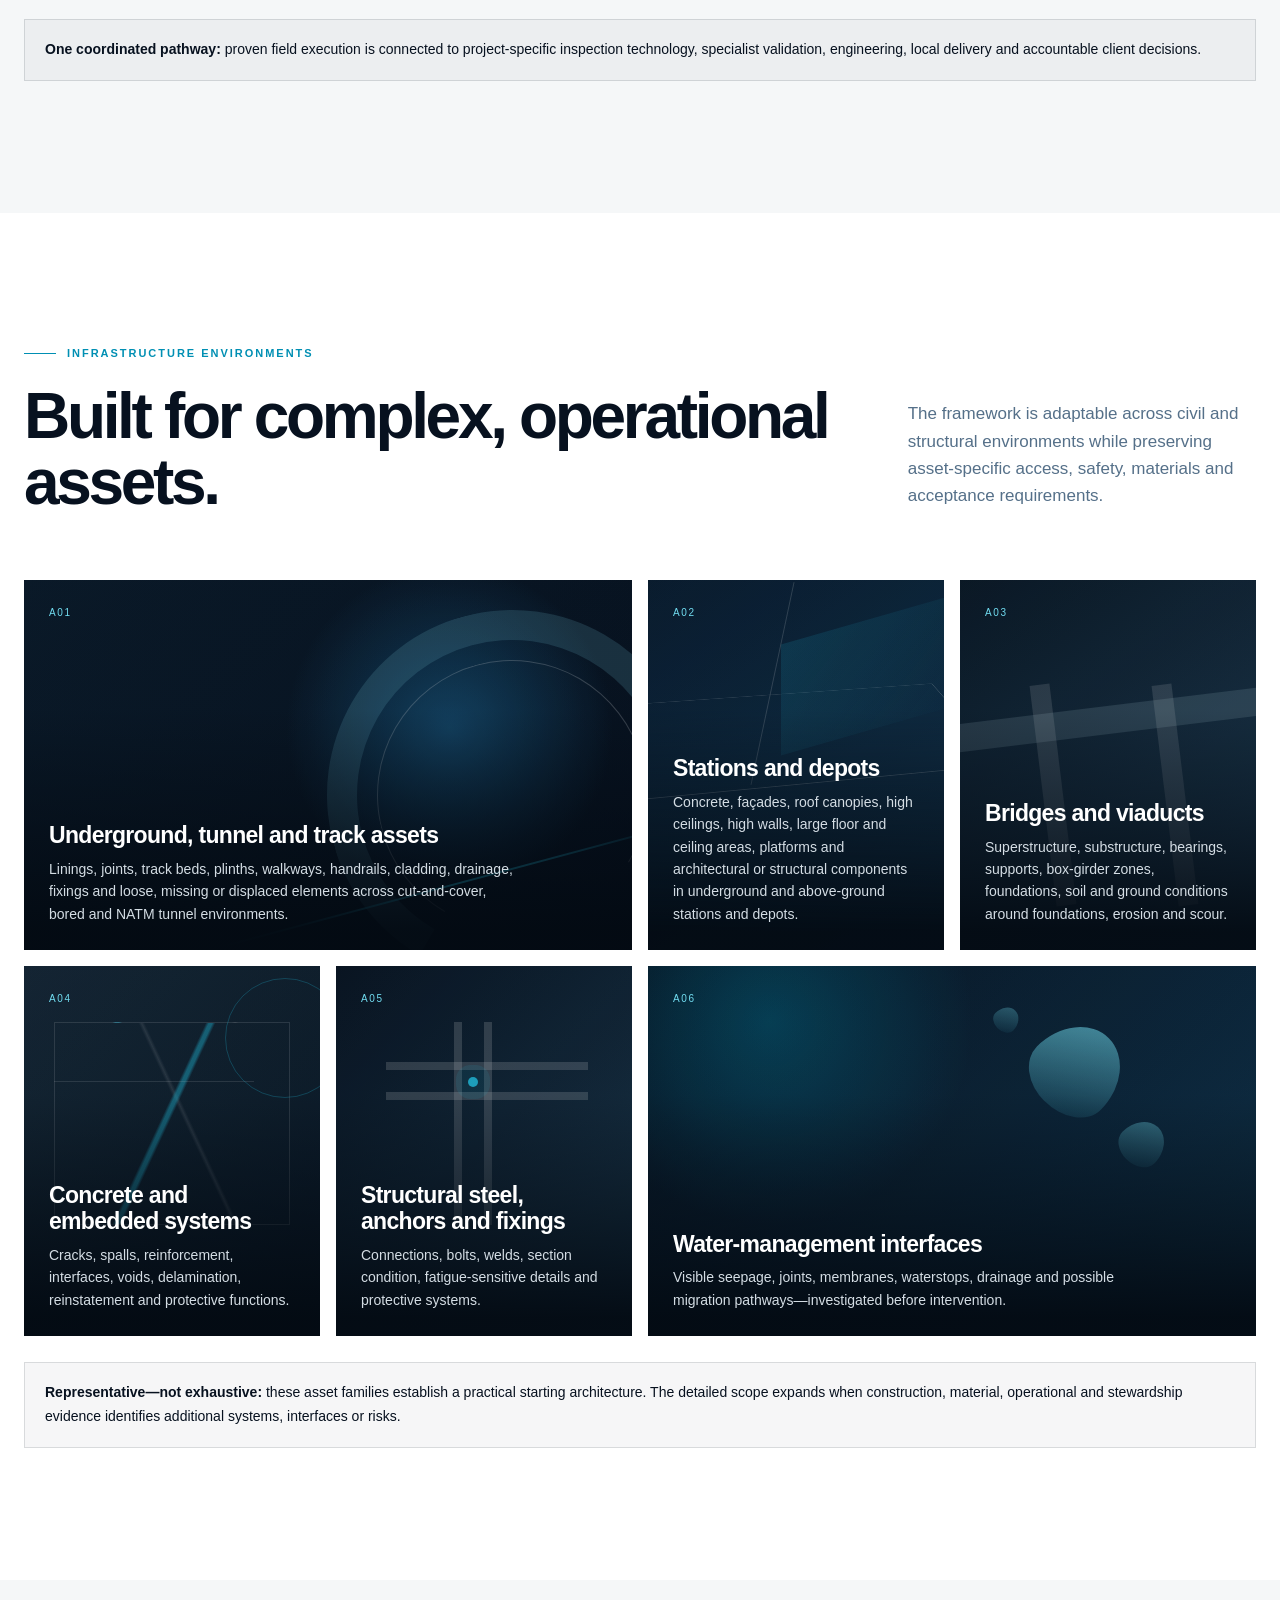
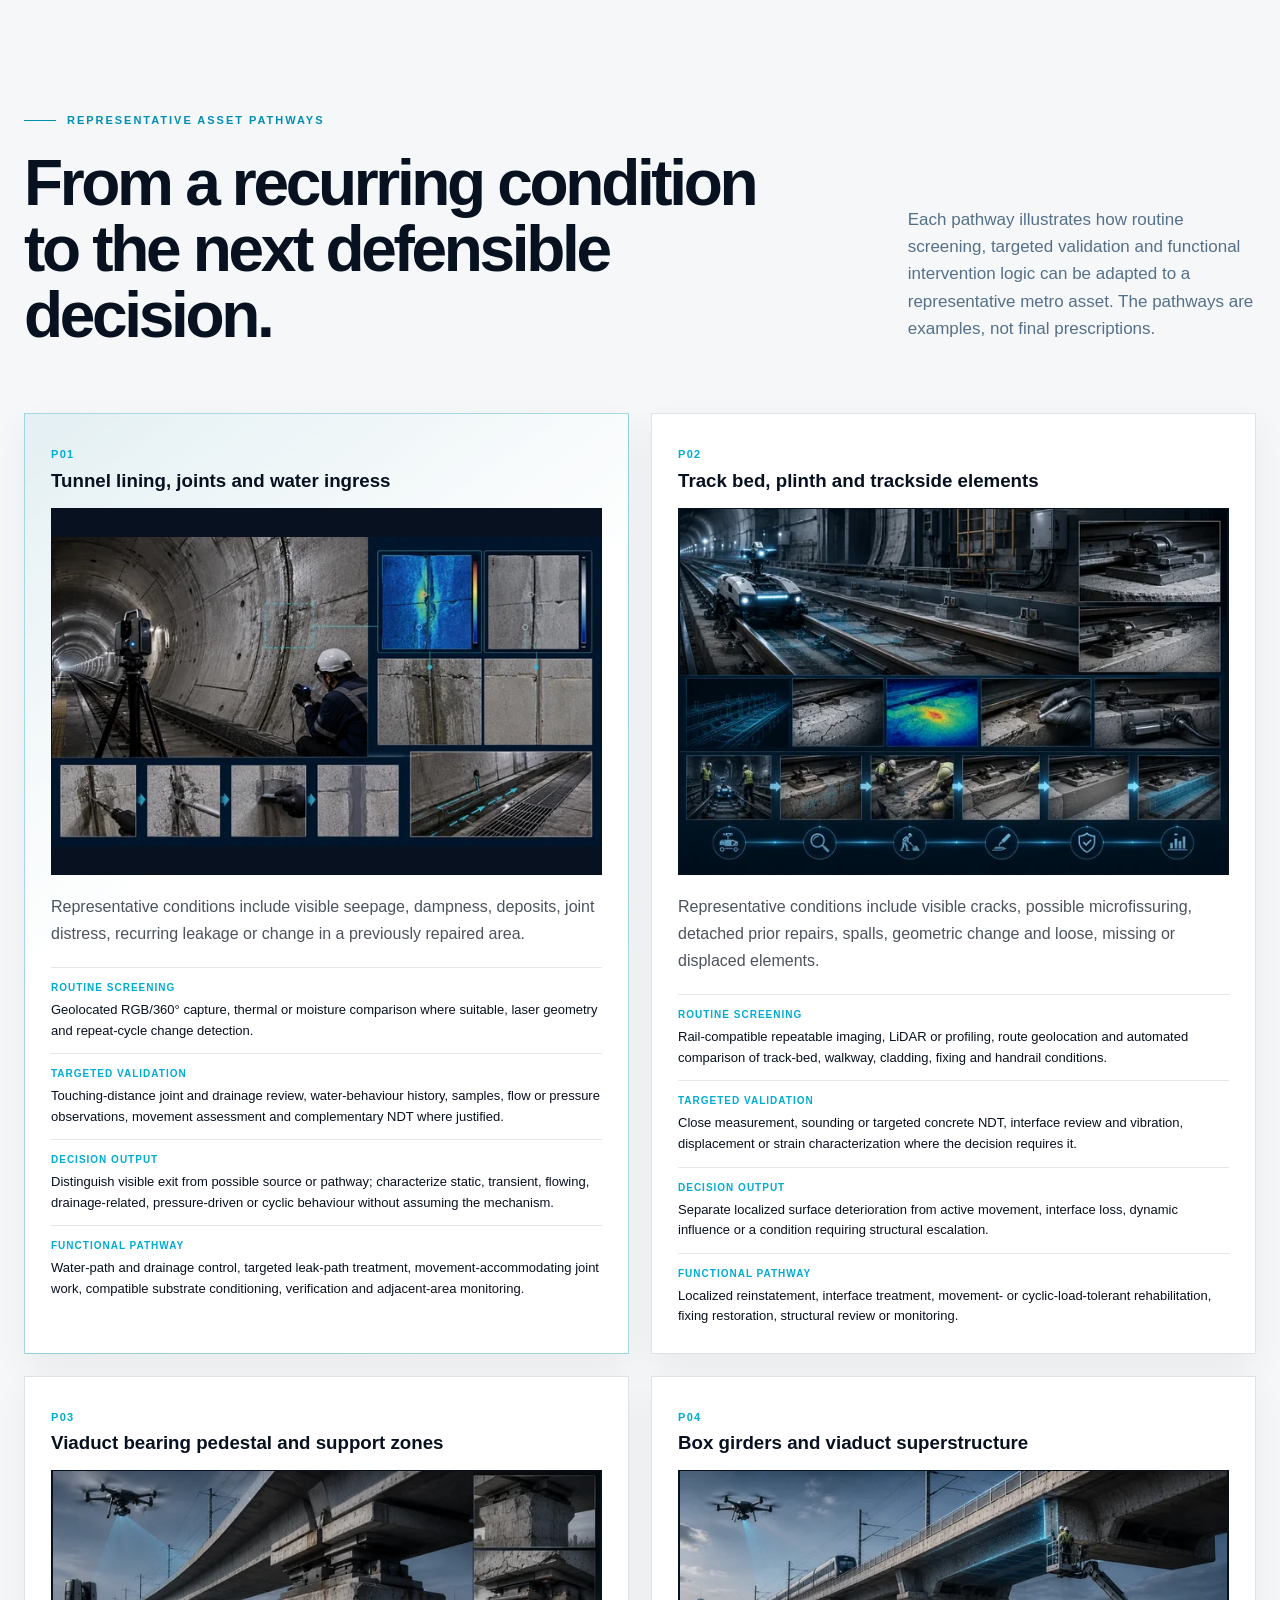
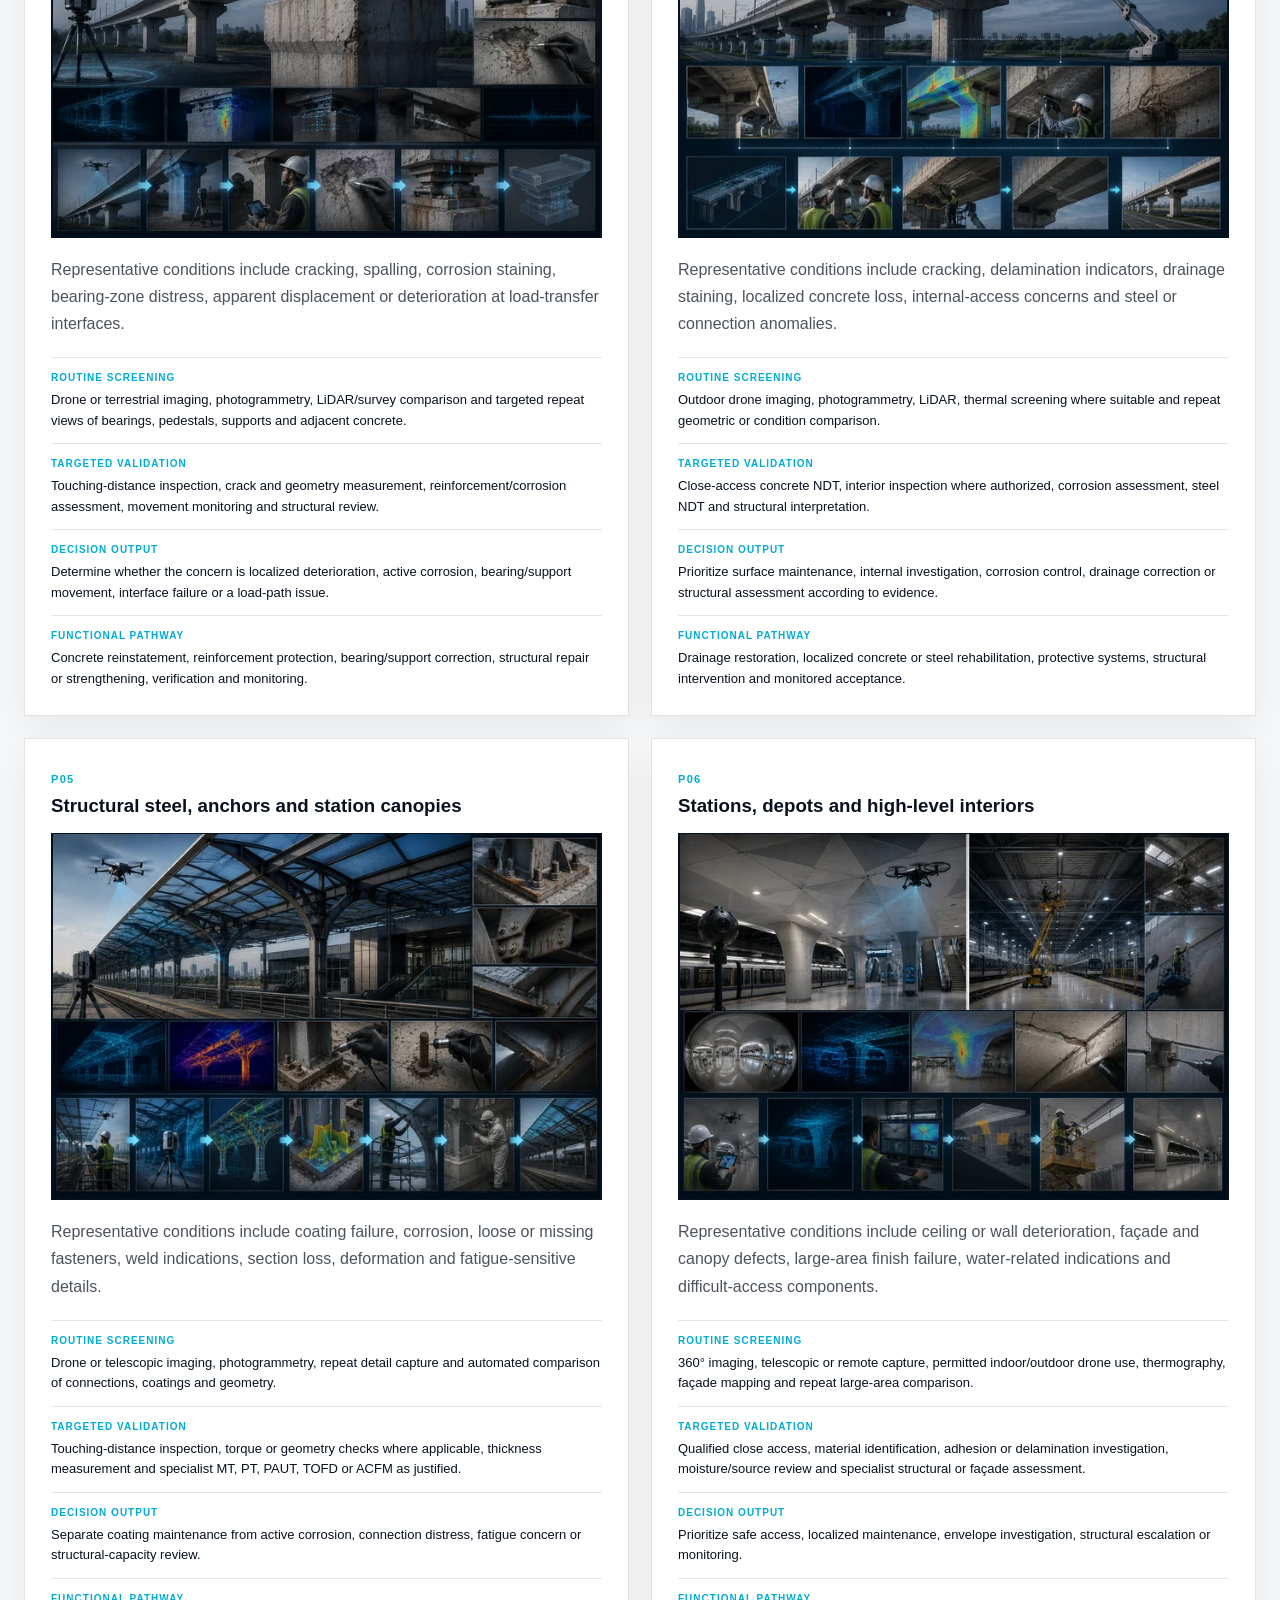
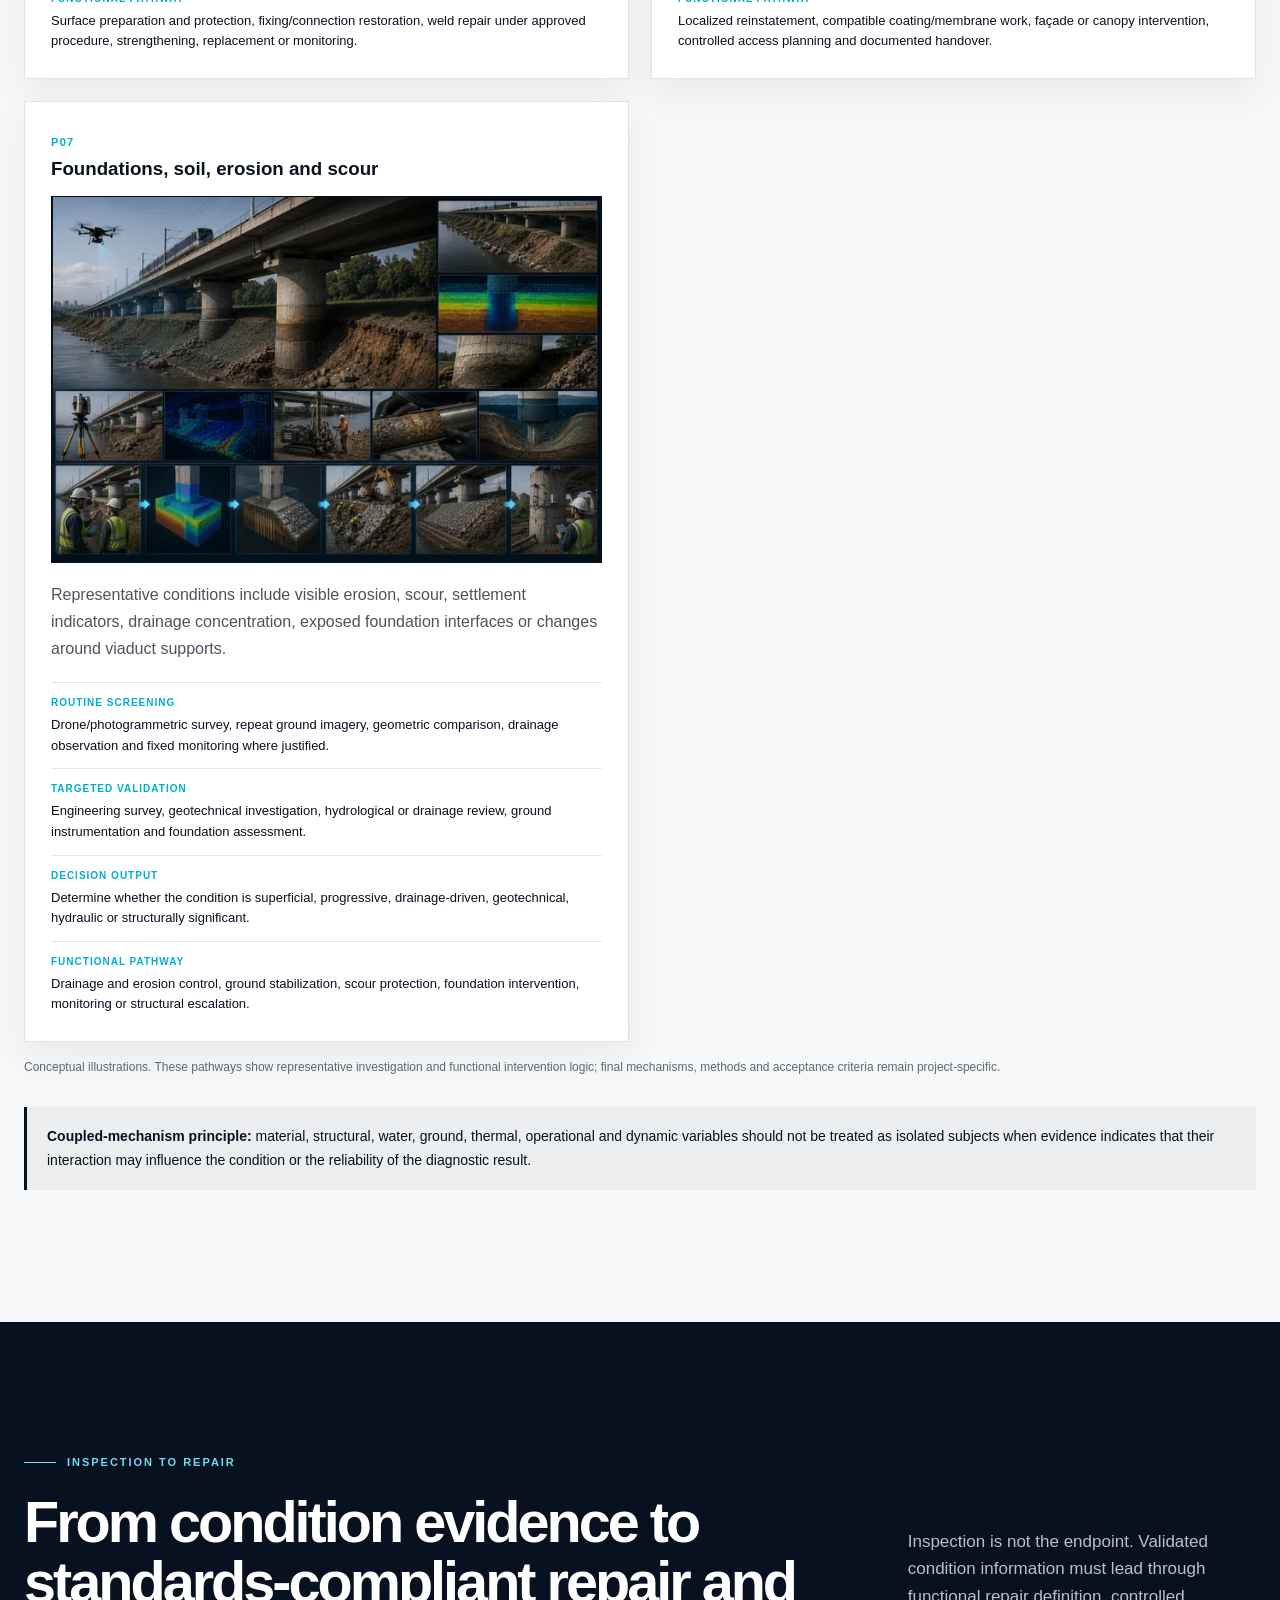
==== commit 8772d15e: "Add files via upload" ====
--- a/index.html
+++ b/index.html
@@ -828,8 +828,8 @@
 <h3>Localized concrete and reinforcement restoration</h3>
 <div class="field-case__gallery field-case__gallery--3">
 <a aria-label="Open case 1 image 1: distressed concrete condition" class="field-case__photo" href="assets/images/field-experience/case-1-01-distress.png" rel="noopener" target="_blank"><img alt="Case 1 — distressed concrete condition before repair." decoding="async" loading="lazy" src="assets/images/field-experience/case-1-01-distress.png"/><span class="field-case__photo-badge">01 Distress</span></a>
-<a aria-label="Open case 1 image 2: prepared repair area" class="field-case__photo" href="assets/images/field-experience/case-1-02-prepared.png" rel="noopener" target="_blank"><img alt="Case 1 — repair area after preparation." decoding="async" loading="lazy" src="assets/images/field-experience/case-1-02-prepared.png"/><span class="field-case__photo-badge">02 Prepared</span></a>
-<a aria-label="Open case 1 image 3: reinstated repair area" class="field-case__photo" href="assets/images/field-experience/case-1-03-reinstated.png" rel="noopener" target="_blank"><img alt="Case 1 — localized reinstatement after repair." decoding="async" loading="lazy" src="assets/images/field-experience/case-1-03-reinstated.png"/><span class="field-case__photo-badge">03 Reinstated</span></a>
+<a aria-label="Open case 1 image 2: prepared repair area" class="field-case__photo" href="assets/images/field-experience/case-1-03-reinstated.png" rel="noopener" target="_blank"><img alt="Case 1 — repair area after preparation." decoding="async" loading="lazy" src="assets/images/field-experience/case-1-03-reinstated.png"/><span class="field-case__photo-badge">02 Prepared</span></a>
+<a aria-label="Open case 1 image 3: reinstated repair area" class="field-case__photo" href="assets/images/field-experience/case-1-02-prepared.png" rel="noopener" target="_blank"><img alt="Case 1 — localized reinstatement after repair." decoding="async" loading="lazy" src="assets/images/field-experience/case-1-02-prepared.png"/><span class="field-case__photo-badge">03 Reinstated</span></a>
 </div>
 <div aria-label="Representative repair sequence" class="field-case__sequence"><span>01 Distress</span><span>02 Prepared</span><span>03 Reinstated</span></div>
 <div class="field-case__detail"><strong>Condition</strong><p>Localized concrete deterioration with evidence of prior repair and reinforcement-area distress.</p></div>
@@ -841,8 +841,8 @@
 <h3>Heavy-traffic industrial floor restoration with documented follow-up</h3>
 <div class="field-case__gallery field-case__gallery--4">
 <a aria-label="Open case 2 image 1: distressed industrial floor condition" class="field-case__photo" href="assets/images/field-experience/case-2-01-distress.png" rel="noopener" target="_blank"><img alt="Case 2 — distressed heavy-traffic industrial floor condition before repair." decoding="async" loading="lazy" src="assets/images/field-experience/case-2-01-distress.png"/><span class="field-case__photo-badge">01 Distress</span></a>
-<a aria-label="Open case 2 image 2: prepared industrial floor repair area" class="field-case__photo" href="assets/images/field-experience/case-2-02-prepared.png" rel="noopener" target="_blank"><img alt="Case 2 — heavy-traffic floor repair area after preparation." decoding="async" loading="lazy" src="assets/images/field-experience/case-2-02-prepared.png"/><span class="field-case__photo-badge">02 Prepared</span></a>
-<a aria-label="Open case 2 image 3: reinstated industrial floor repair area" class="field-case__photo" href="assets/images/field-experience/case-2-03-reinstated.png" rel="noopener" target="_blank"><img alt="Case 2 — heavy-traffic floor after reinstatement." decoding="async" loading="lazy" src="assets/images/field-experience/case-2-03-reinstated.png"/><span class="field-case__photo-badge">03 Reinstated</span></a>
+<a aria-label="Open case 2 image 2: prepared industrial floor repair area" class="field-case__photo" href="assets/images/field-experience/case-2-03-reinstated.png" rel="noopener" target="_blank"><img alt="Case 2 — heavy-traffic floor repair area after preparation." decoding="async" loading="lazy" src="assets/images/field-experience/case-2-03-reinstated.png"/><span class="field-case__photo-badge">02 Prepared</span></a>
+<a aria-label="Open case 2 image 3: reinstated industrial floor repair area" class="field-case__photo" href="assets/images/field-experience/case-2-02-prepared.png" rel="noopener" target="_blank"><img alt="Case 2 — heavy-traffic floor after reinstatement." decoding="async" loading="lazy" src="assets/images/field-experience/case-2-02-prepared.png"/><span class="field-case__photo-badge">03 Reinstated</span></a>
 <a aria-label="Open case 2 image 4: follow-up after continued service" class="field-case__photo" href="assets/images/field-experience/case-2-04-follow-up.png" rel="noopener" target="_blank"><img alt="Case 2 — follow-up condition after continued service." decoding="async" loading="lazy" src="assets/images/field-experience/case-2-04-follow-up.png"/><span class="field-case__photo-badge">04 Follow-up</span></a>
 </div>
 <div aria-label="Representative repair sequence" class="field-case__sequence"><span>01 Distress</span><span>02 Prepared</span><span>03 Reinstated</span><span>04 Follow-up</span></div>
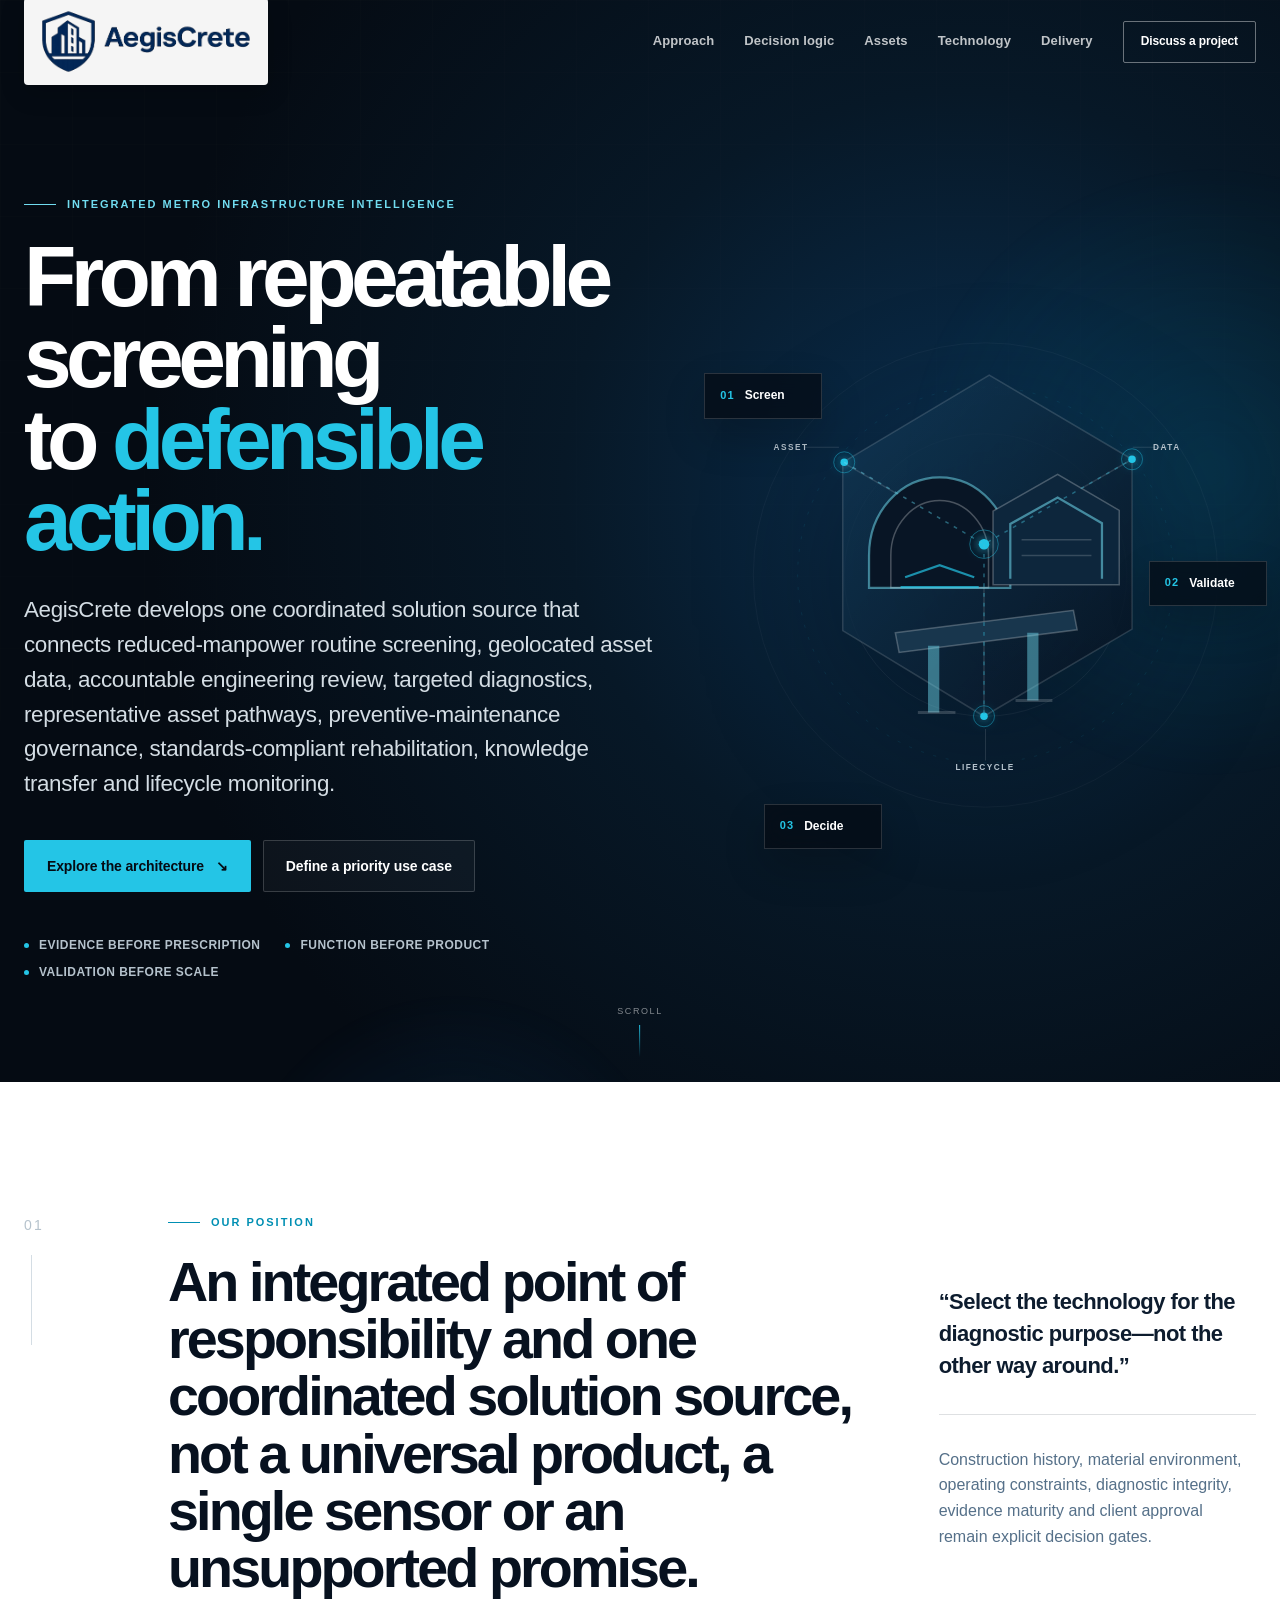
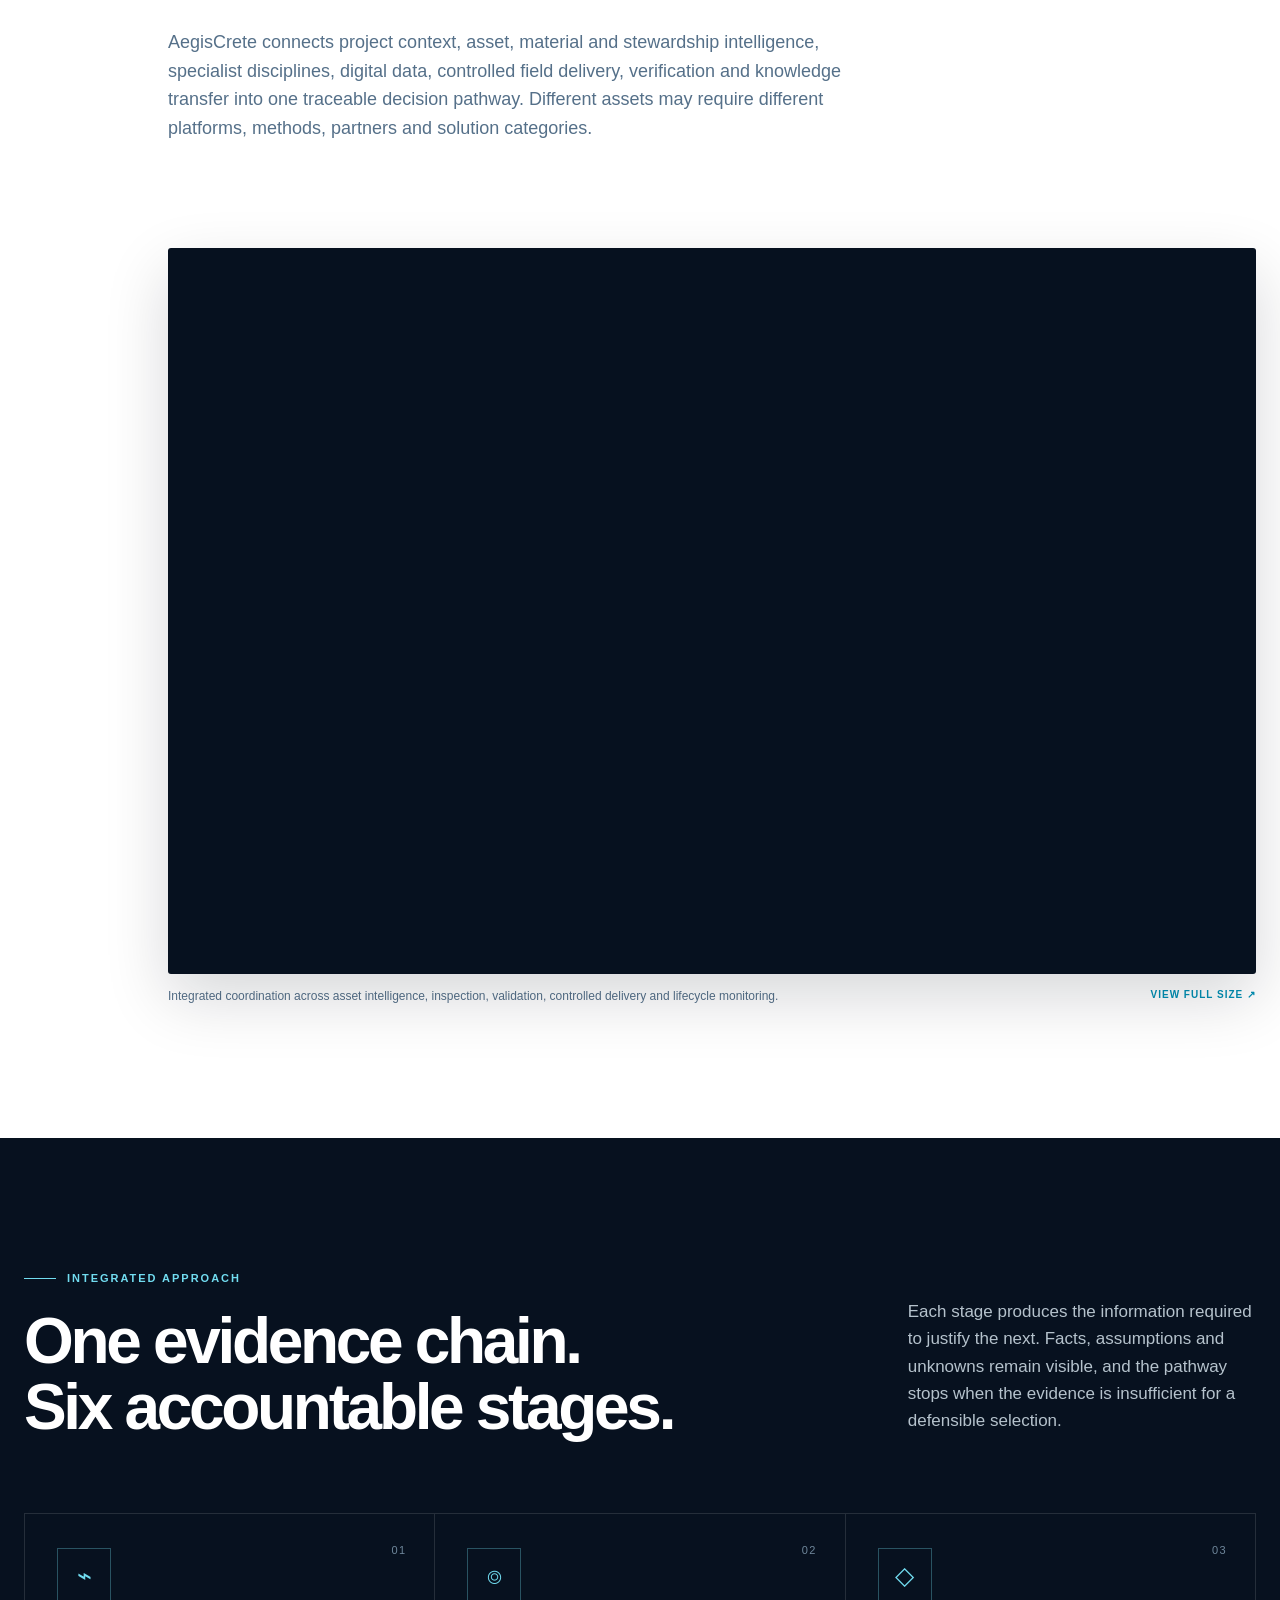
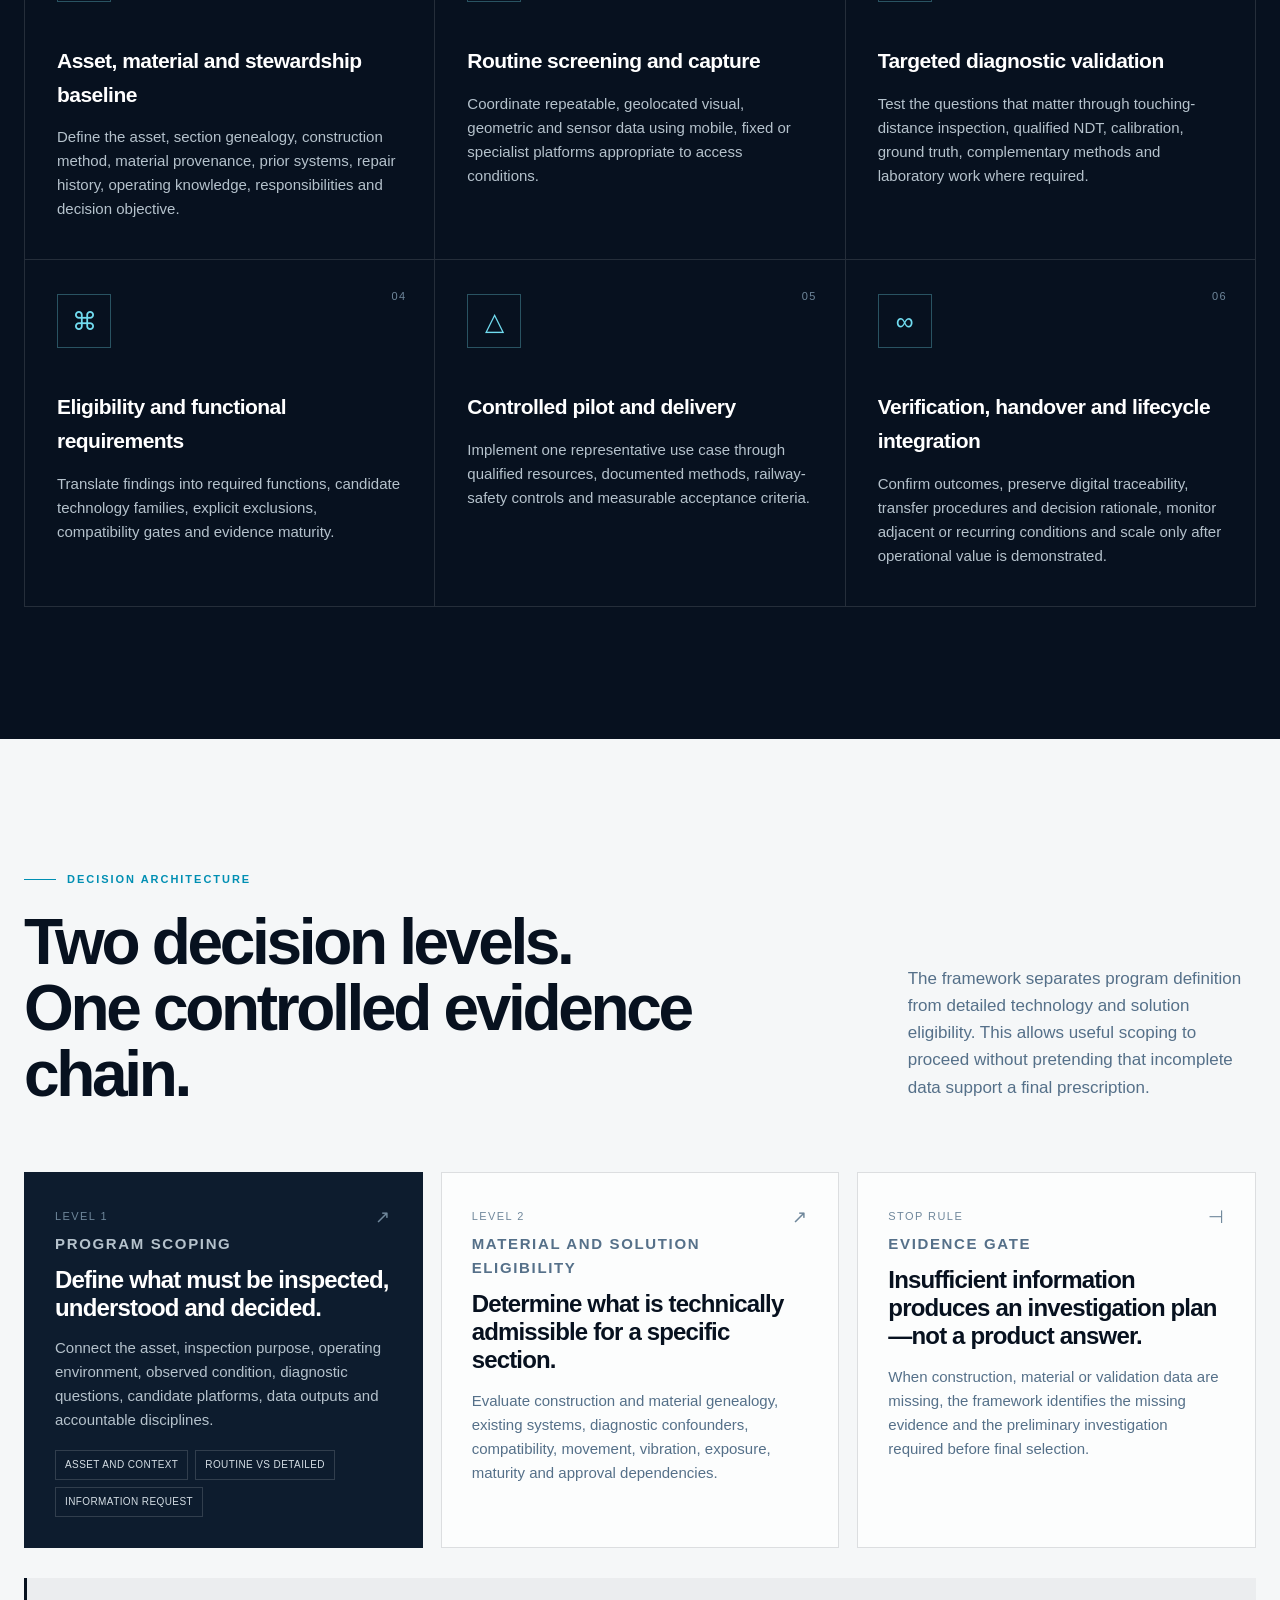
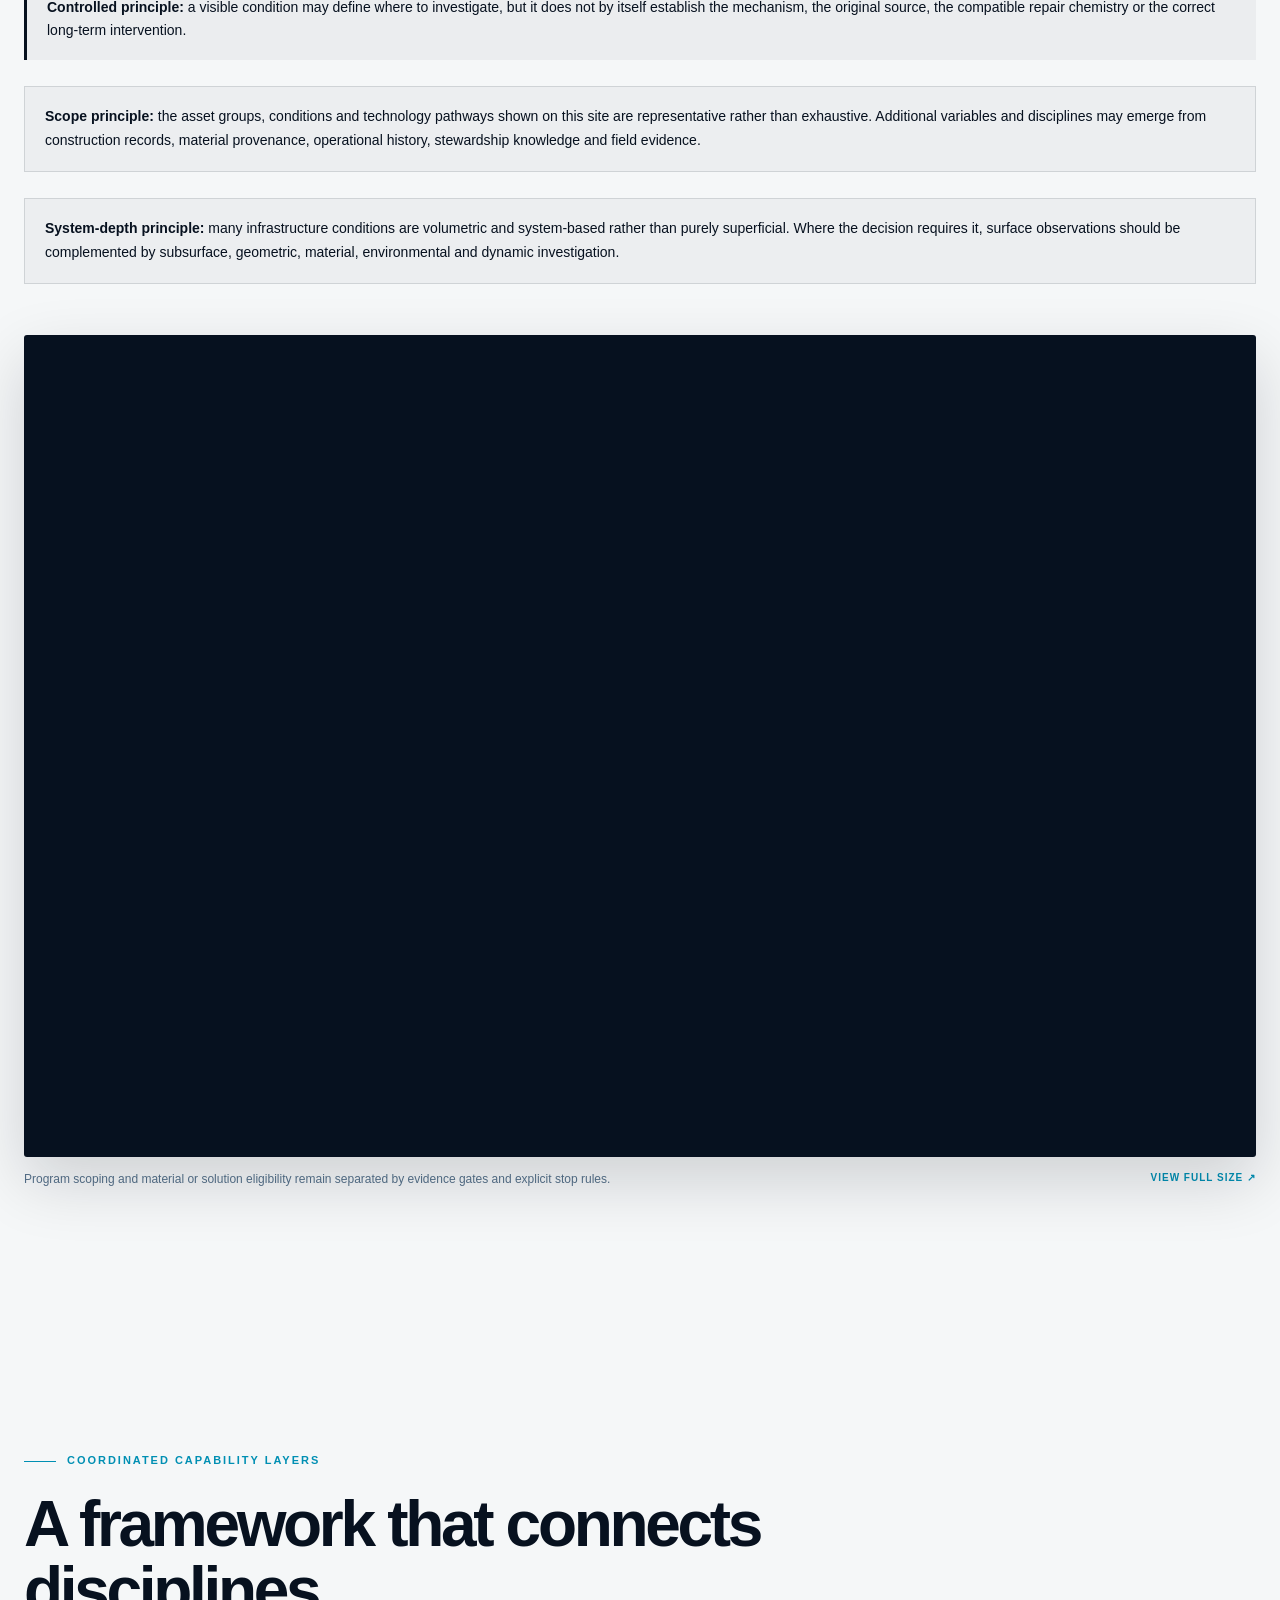
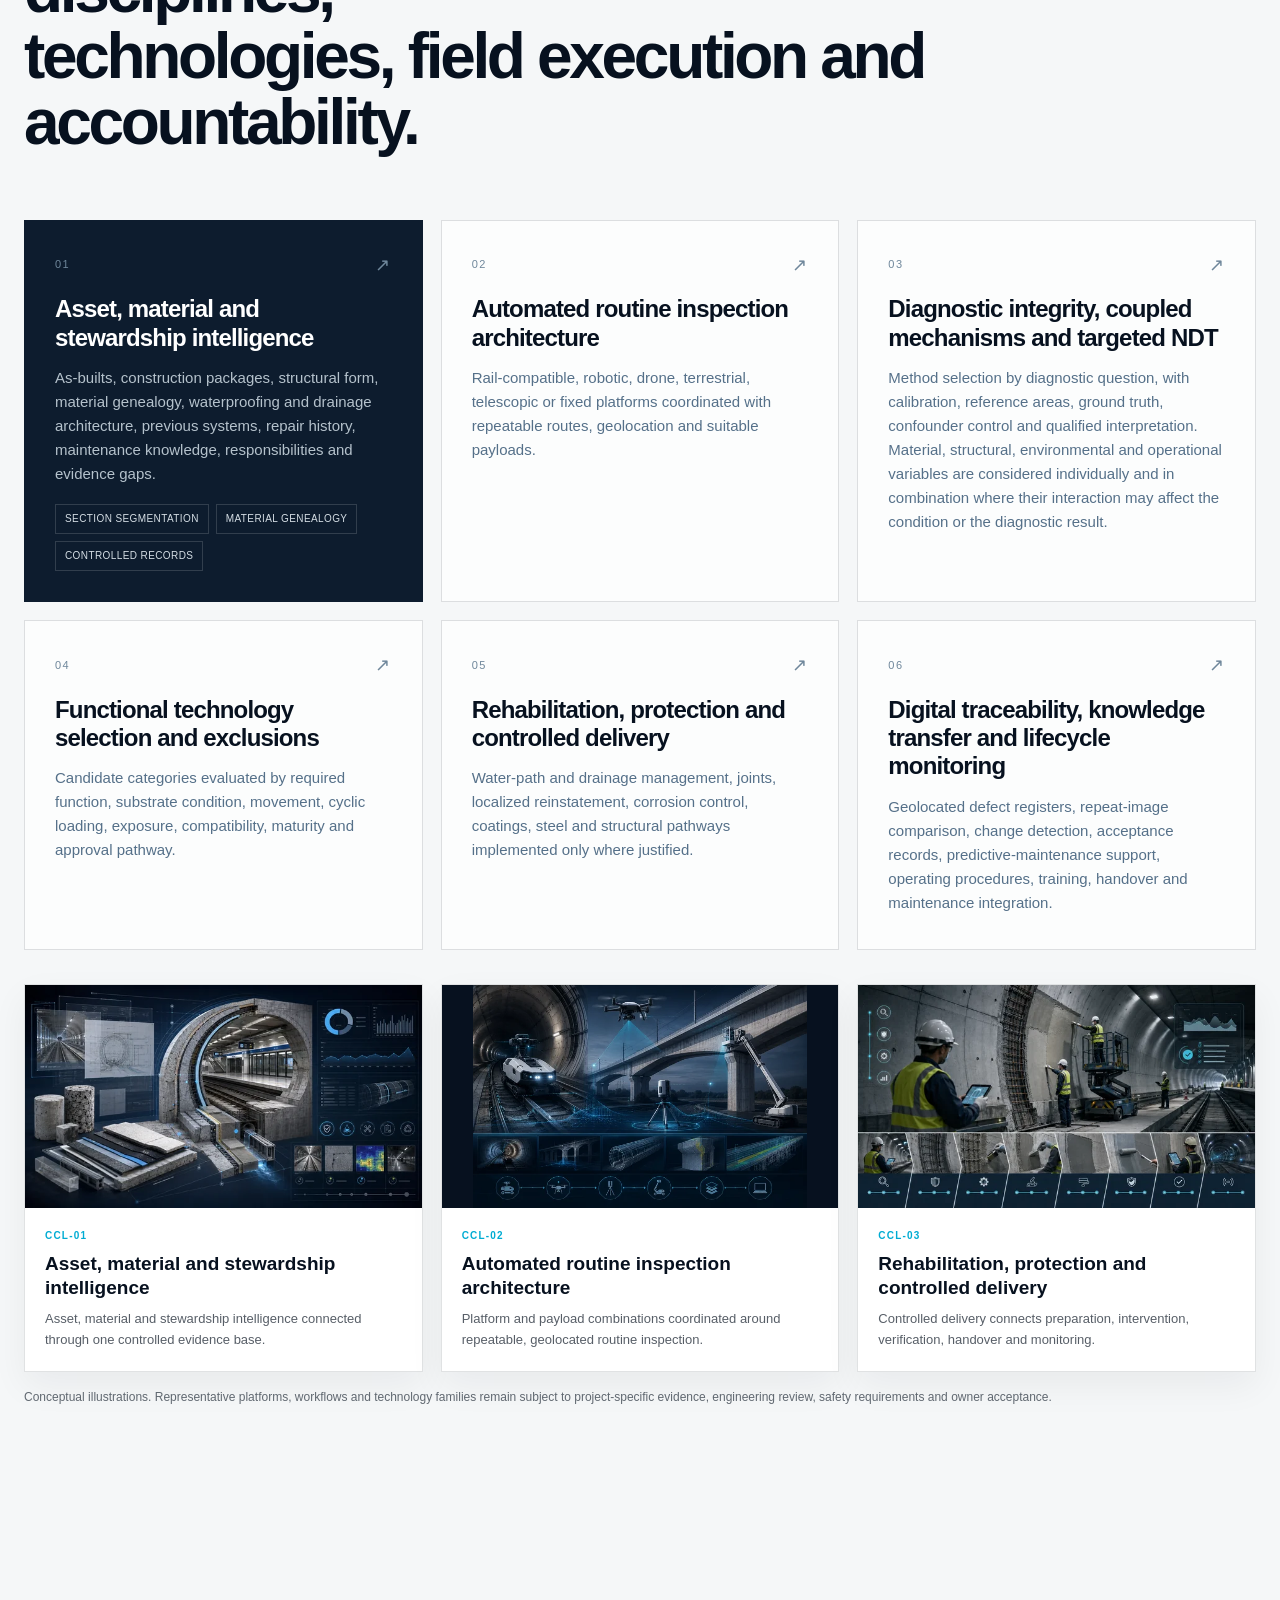
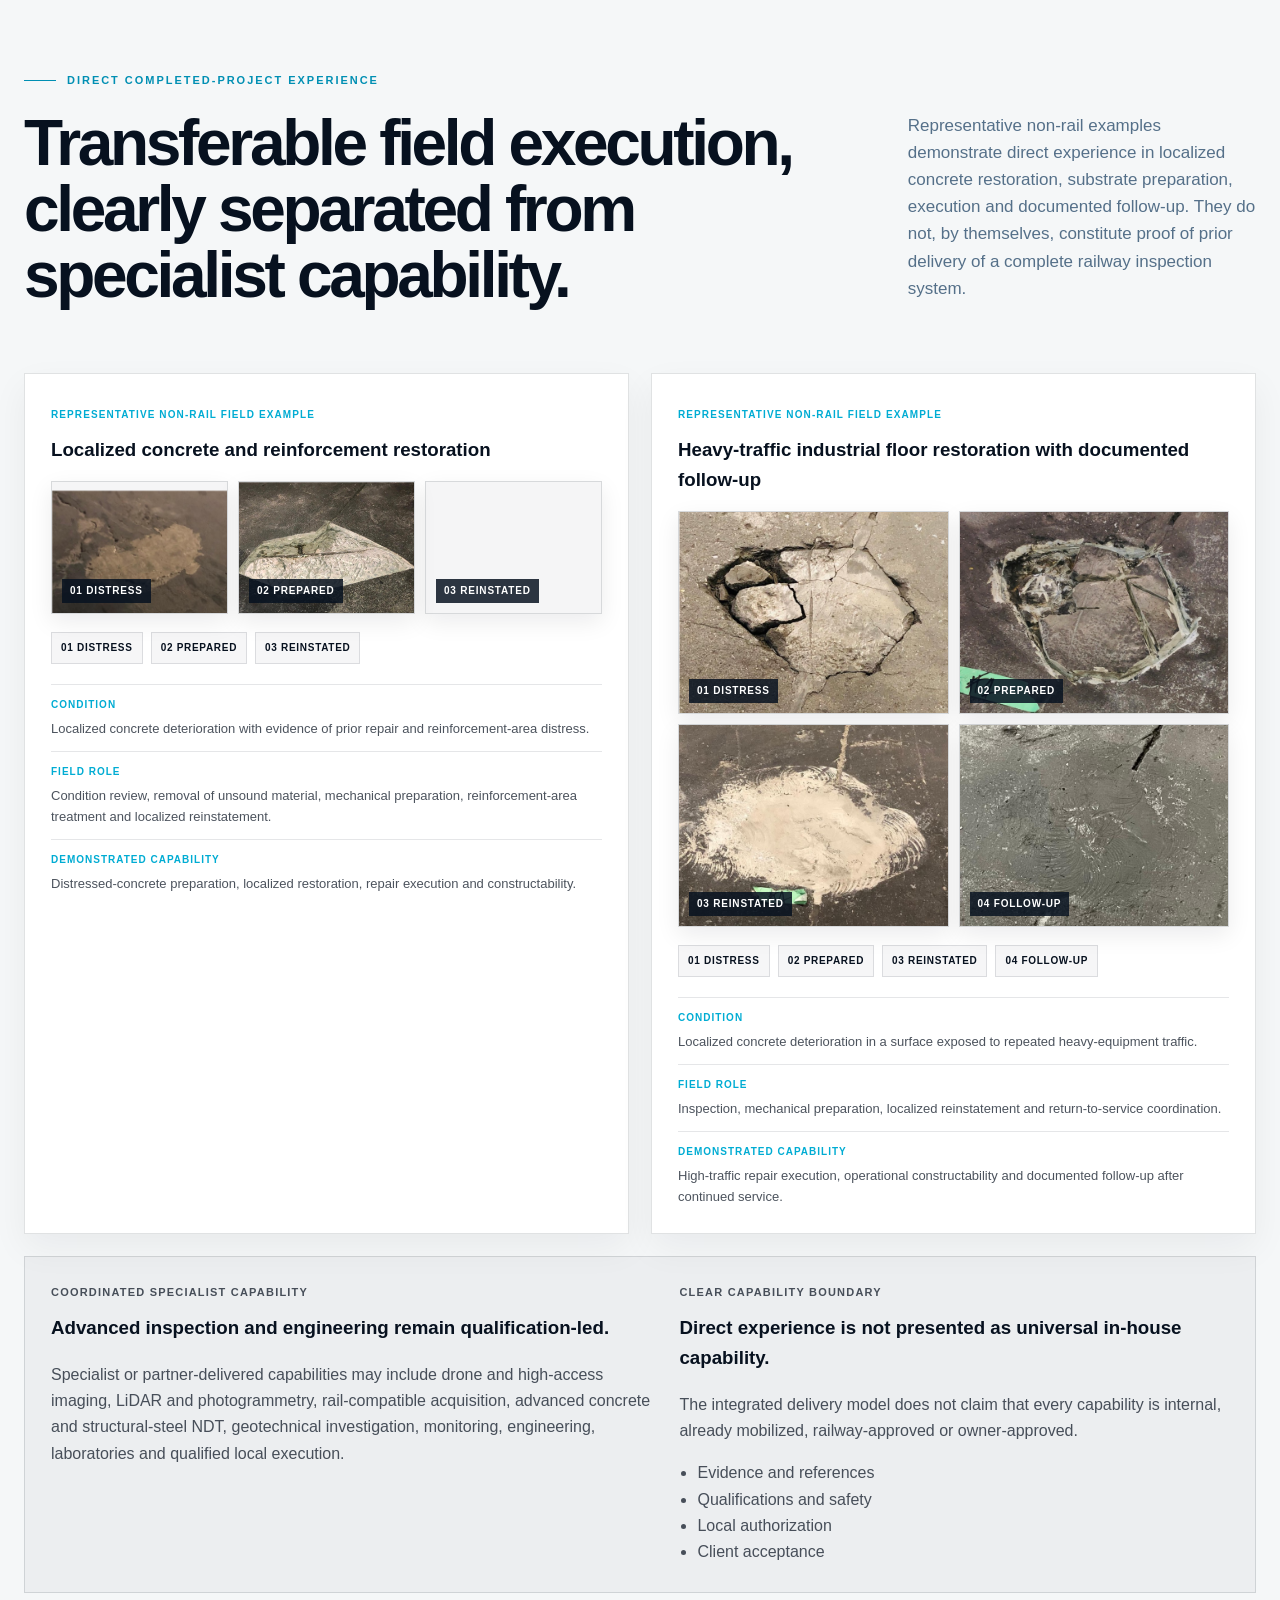
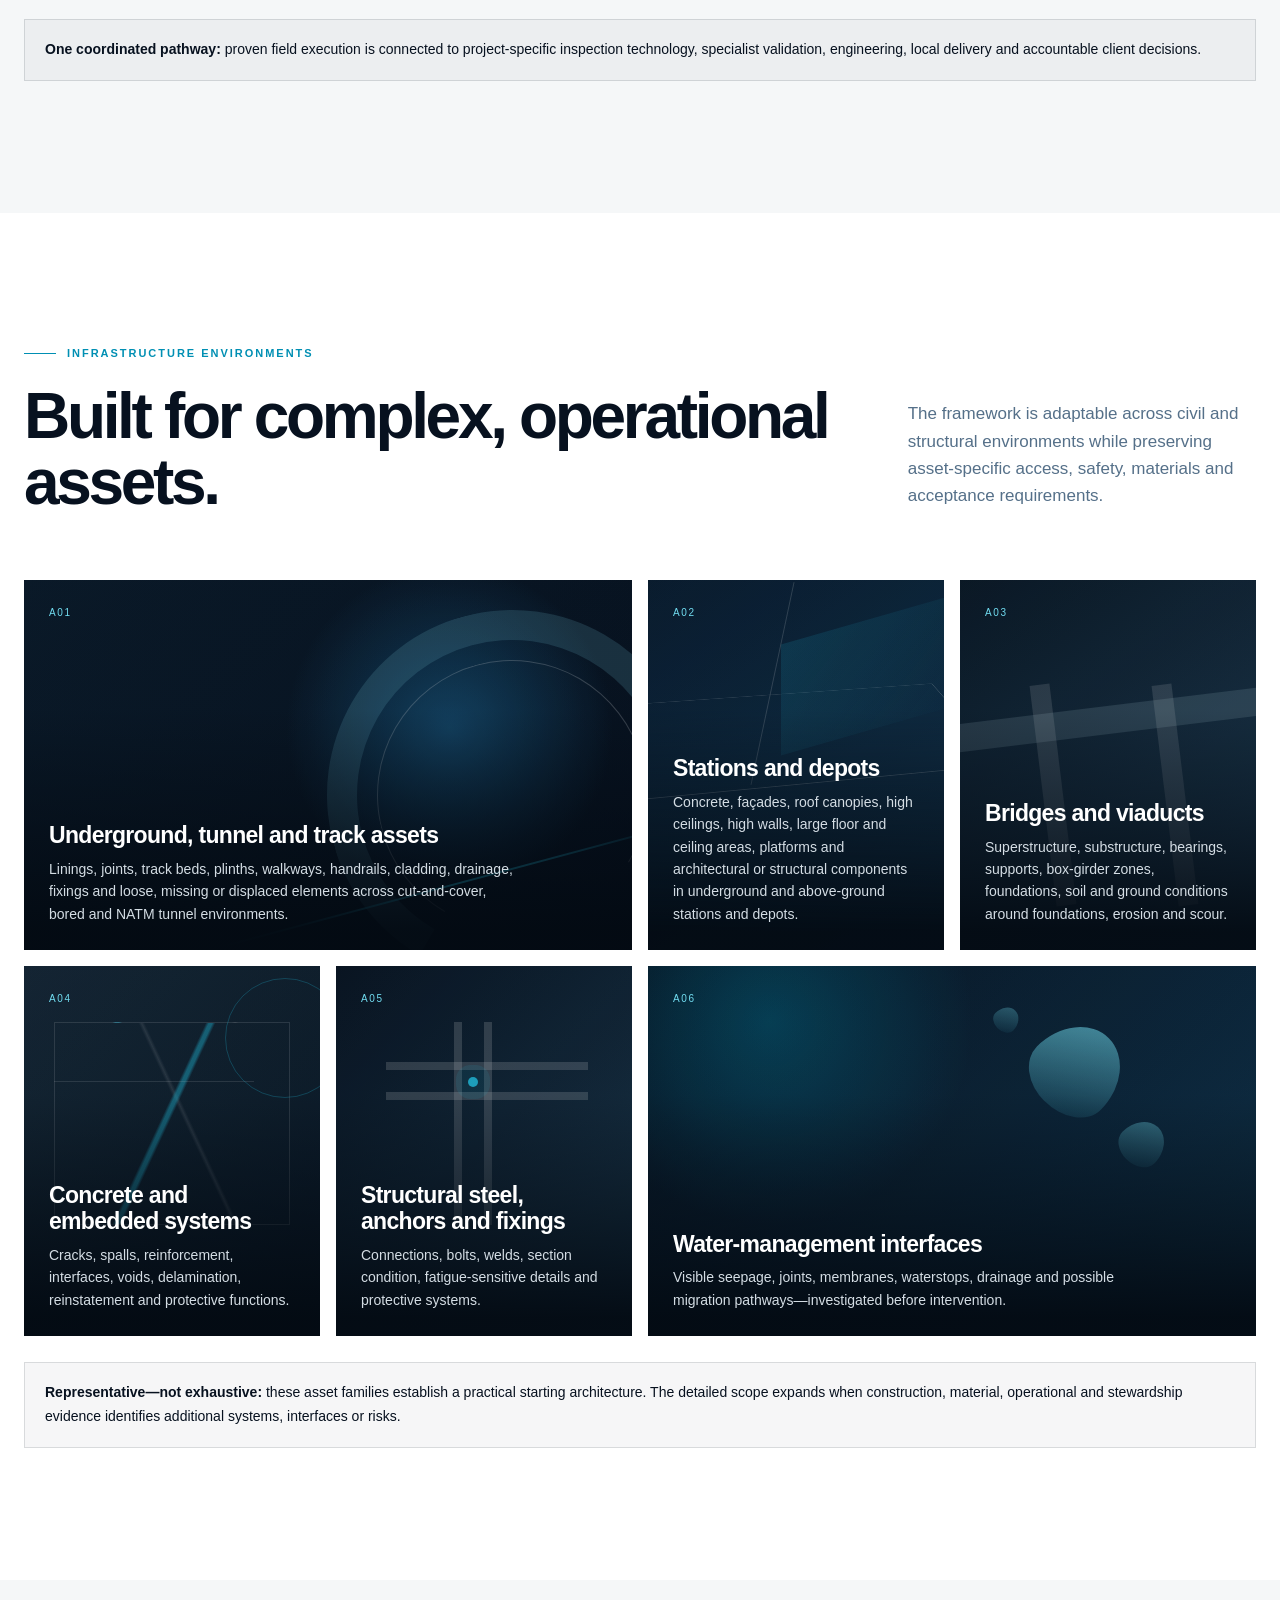
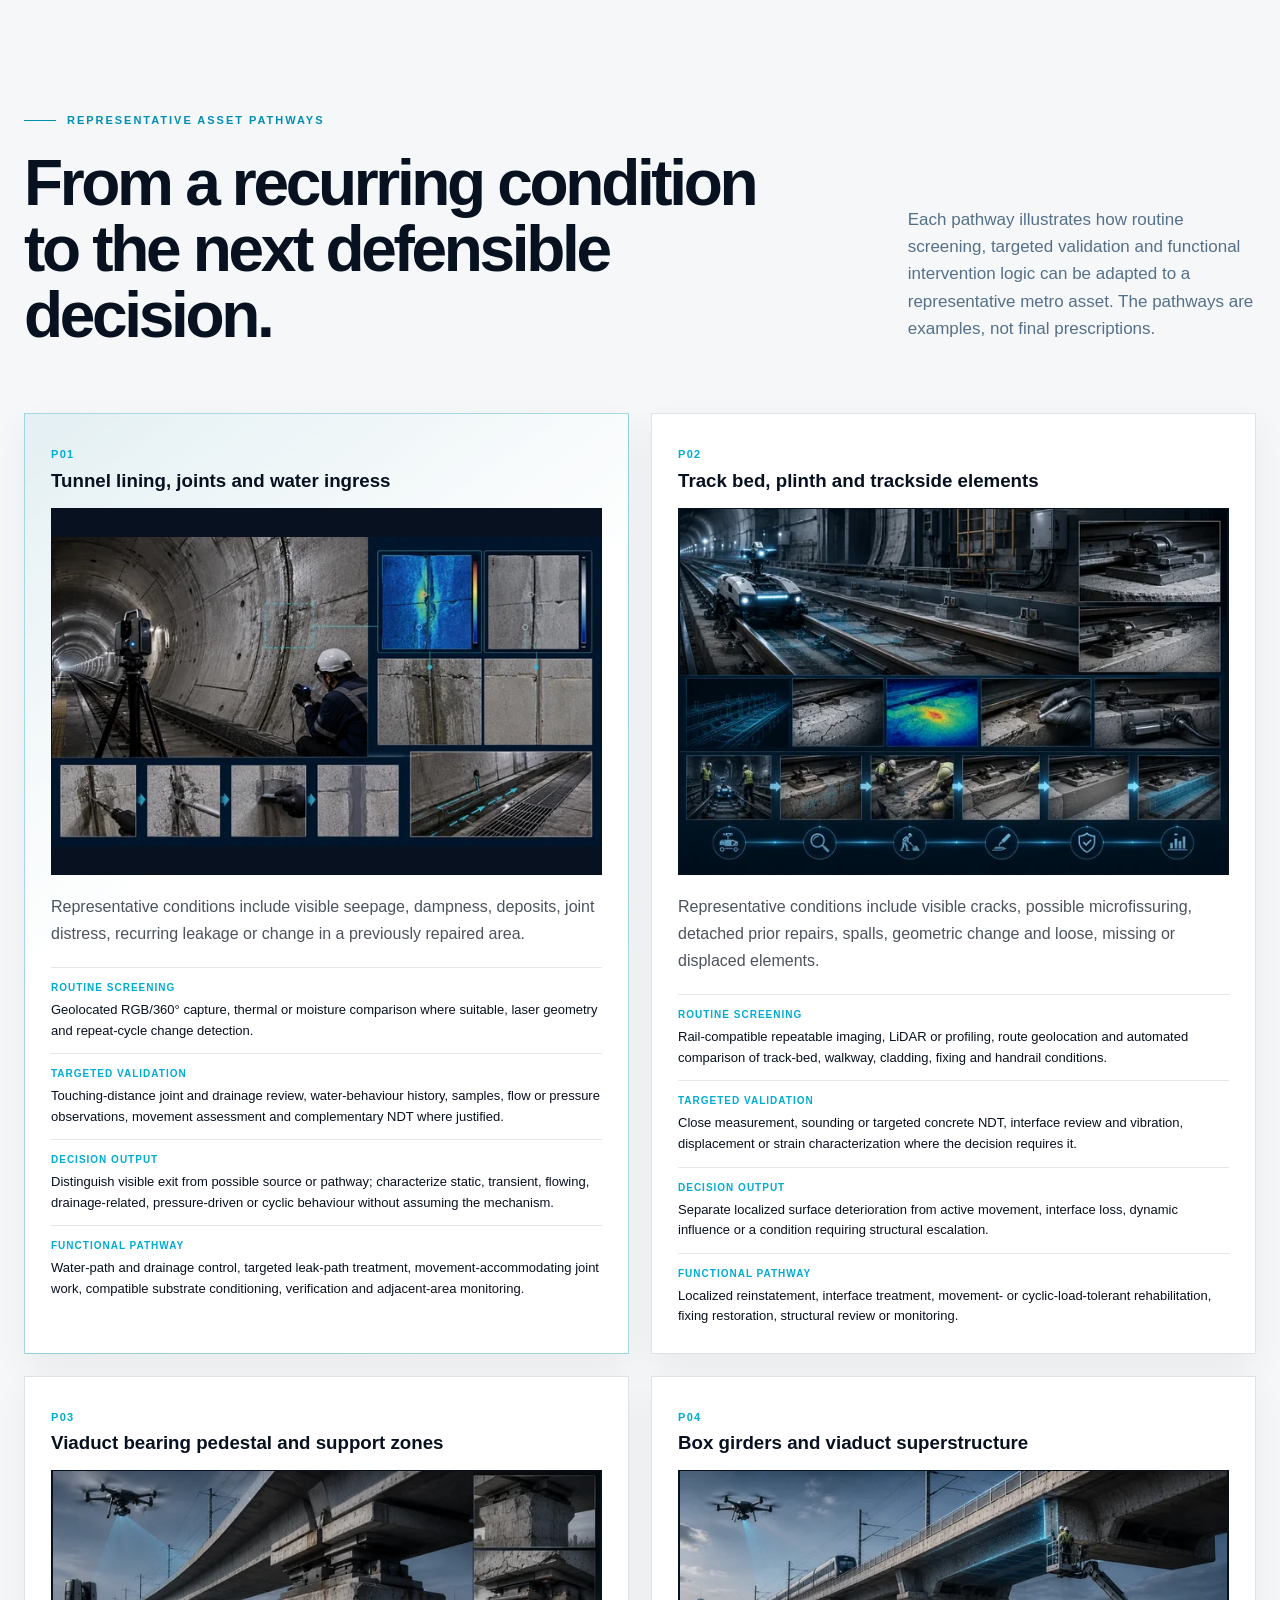
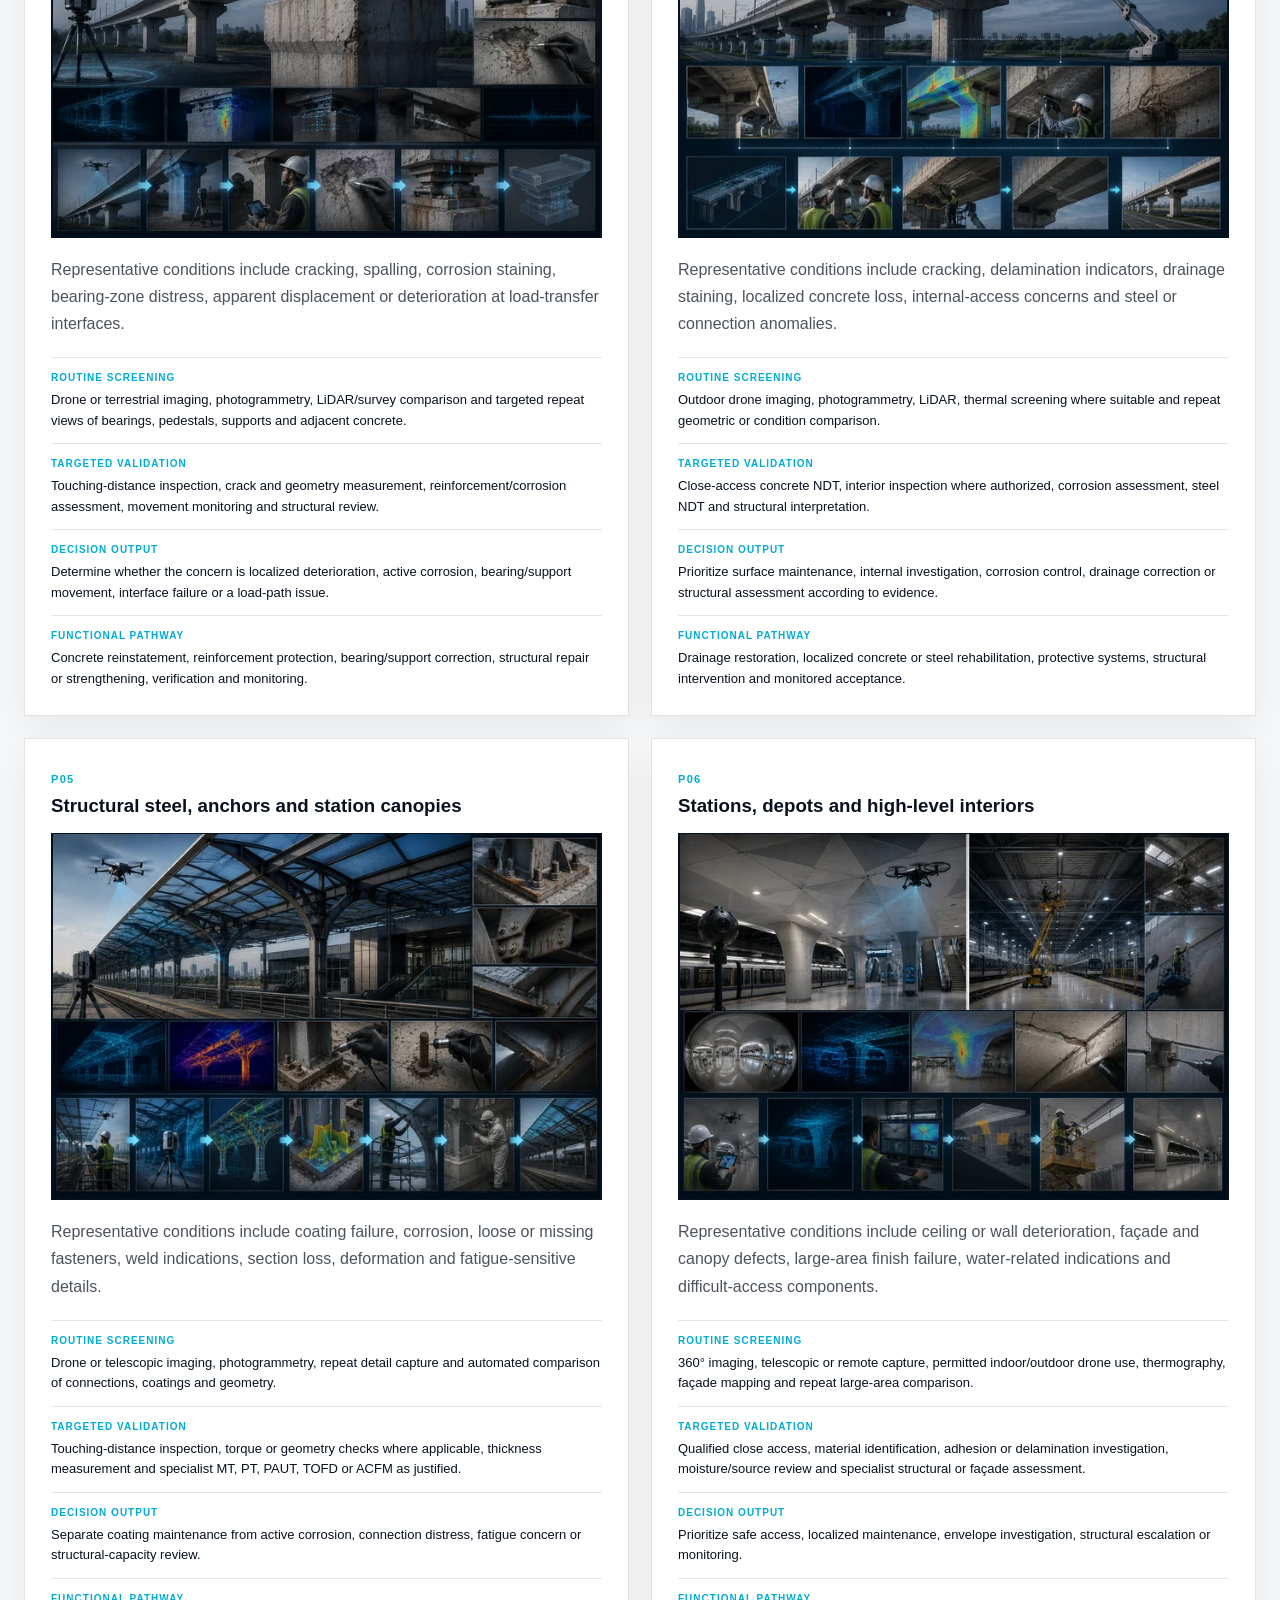
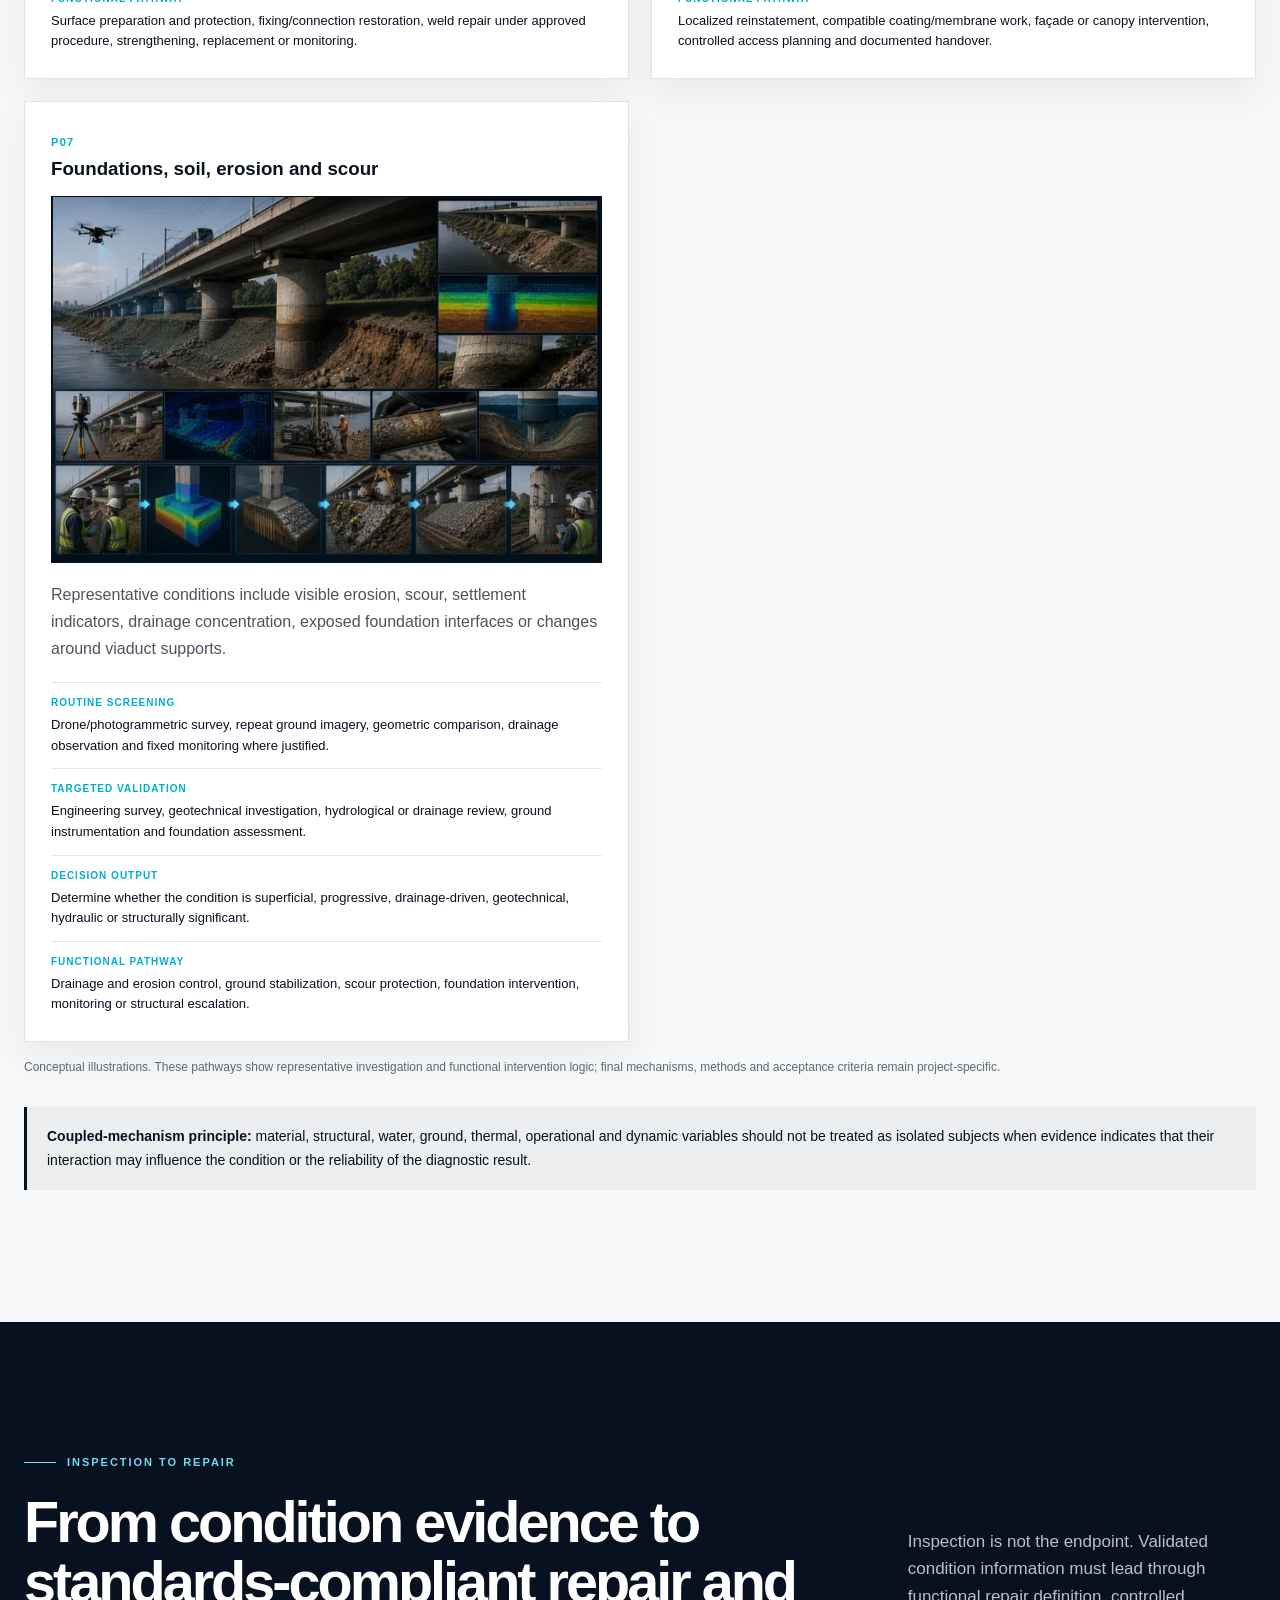
==== commit 37213796: "Add files via upload" ====
--- a/index.html
+++ b/index.html
@@ -827,9 +827,9 @@
 <span class="field-case__label">Representative non-rail field example</span>
 <h3>Localized concrete and reinforcement restoration</h3>
 <div class="field-case__gallery field-case__gallery--3">
-<a aria-label="Open case 1 image 1: distressed concrete condition" class="field-case__photo" href="assets/images/field-experience/case-1-01-distress.png" rel="noopener" target="_blank"><img alt="Case 1 — distressed concrete condition before repair." decoding="async" loading="lazy" src="assets/images/field-experience/case-1-01-distress.png"/><span class="field-case__photo-badge">01 Distress</span></a>
-<a aria-label="Open case 1 image 2: prepared repair area" class="field-case__photo" href="assets/images/field-experience/case-1-03-reinstated.png" rel="noopener" target="_blank"><img alt="Case 1 — repair area after preparation." decoding="async" loading="lazy" src="assets/images/field-experience/case-1-03-reinstated.png"/><span class="field-case__photo-badge">02 Prepared</span></a>
-<a aria-label="Open case 1 image 3: reinstated repair area" class="field-case__photo" href="assets/images/field-experience/case-1-02-prepared.png" rel="noopener" target="_blank"><img alt="Case 1 — localized reinstatement after repair." decoding="async" loading="lazy" src="assets/images/field-experience/case-1-02-prepared.png"/><span class="field-case__photo-badge">03 Reinstated</span></a>
+<a aria-label="Open case 1 image 1: distressed concrete condition" class="field-case__photo" href="assets/images/field-experience/case-2-04-follow-up.png" rel="noopener" target="_blank"><img alt="Case 1 — distressed concrete condition before repair." decoding="async" loading="lazy" src="assets/images/field-experience/case-2-04-follow-up.png"/><span class="field-case__photo-badge">01 Distress</span></a>
+<a aria-label="Open case 1 image 2: prepared repair area" class="field-case__photo" href="assets/images/field-experience/case-2-03-reinstated.png" rel="noopener" target="_blank"><img alt="Case 1 — repair area after preparation." decoding="async" loading="lazy" src="assets/images/field-experience/case-2-03-reinstated.png"/><span class="field-case__photo-badge">02 Prepared</span></a>
+<a aria-label="Open case 1 image 3: reinstated repair area" class="field-case__photo" href="assets/images/field-experience/case-2-02-prepared.png" rel="noopener" target="_blank"><img alt="Case 1 — localized reinstatement after repair." decoding="async" loading="lazy" src="assets/images/field-experience/case-2-02-prepared.png"/><span class="field-case__photo-badge">03 Reinstated</span></a>
 </div>
 <div aria-label="Representative repair sequence" class="field-case__sequence"><span>01 Distress</span><span>02 Prepared</span><span>03 Reinstated</span></div>
 <div class="field-case__detail"><strong>Condition</strong><p>Localized concrete deterioration with evidence of prior repair and reinforcement-area distress.</p></div>
@@ -841,9 +841,9 @@
 <h3>Heavy-traffic industrial floor restoration with documented follow-up</h3>
 <div class="field-case__gallery field-case__gallery--4">
 <a aria-label="Open case 2 image 1: distressed industrial floor condition" class="field-case__photo" href="assets/images/field-experience/case-2-01-distress.png" rel="noopener" target="_blank"><img alt="Case 2 — distressed heavy-traffic industrial floor condition before repair." decoding="async" loading="lazy" src="assets/images/field-experience/case-2-01-distress.png"/><span class="field-case__photo-badge">01 Distress</span></a>
-<a aria-label="Open case 2 image 2: prepared industrial floor repair area" class="field-case__photo" href="assets/images/field-experience/case-2-03-reinstated.png" rel="noopener" target="_blank"><img alt="Case 2 — heavy-traffic floor repair area after preparation." decoding="async" loading="lazy" src="assets/images/field-experience/case-2-03-reinstated.png"/><span class="field-case__photo-badge">02 Prepared</span></a>
-<a aria-label="Open case 2 image 3: reinstated industrial floor repair area" class="field-case__photo" href="assets/images/field-experience/case-2-02-prepared.png" rel="noopener" target="_blank"><img alt="Case 2 — heavy-traffic floor after reinstatement." decoding="async" loading="lazy" src="assets/images/field-experience/case-2-02-prepared.png"/><span class="field-case__photo-badge">03 Reinstated</span></a>
-<a aria-label="Open case 2 image 4: follow-up after continued service" class="field-case__photo" href="assets/images/field-experience/case-2-04-follow-up.png" rel="noopener" target="_blank"><img alt="Case 2 — follow-up condition after continued service." decoding="async" loading="lazy" src="assets/images/field-experience/case-2-04-follow-up.png"/><span class="field-case__photo-badge">04 Follow-up</span></a>
+<a aria-label="Open case 2 image 2: prepared industrial floor repair area" class="field-case__photo" href="assets/images/field-experience/case-1-03-reinstated.png" rel="noopener" target="_blank"><img alt="Case 2 — heavy-traffic floor repair area after preparation." decoding="async" loading="lazy" src="assets/images/field-experience/case-1-03-reinstated.png"/><span class="field-case__photo-badge">02 Prepared</span></a>
+<a aria-label="Open case 2 image 3: reinstated industrial floor repair area" class="field-case__photo" href="assets/images/field-experience/case-1-02-prepared.png" rel="noopener" target="_blank"><img alt="Case 2 — heavy-traffic floor after reinstatement." decoding="async" loading="lazy" src="assets/images/field-experience/case-1-02-prepared.png"/><span class="field-case__photo-badge">03 Reinstated</span></a>
+<a aria-label="Open case 2 image 4: follow-up after continued service" class="field-case__photo" href="assets/images/field-experience/case-1-01-distress.png" rel="noopener" target="_blank"><img alt="Case 2 — follow-up condition after continued service." decoding="async" loading="lazy" src="assets/images/field-experience/case-1-01-distress.png"/><span class="field-case__photo-badge">04 Follow-up</span></a>
 </div>
 <div aria-label="Representative repair sequence" class="field-case__sequence"><span>01 Distress</span><span>02 Prepared</span><span>03 Reinstated</span><span>04 Follow-up</span></div>
 <div class="field-case__detail"><strong>Condition</strong><p>Localized concrete deterioration in a surface exposed to repeated heavy-equipment traffic.</p></div>
